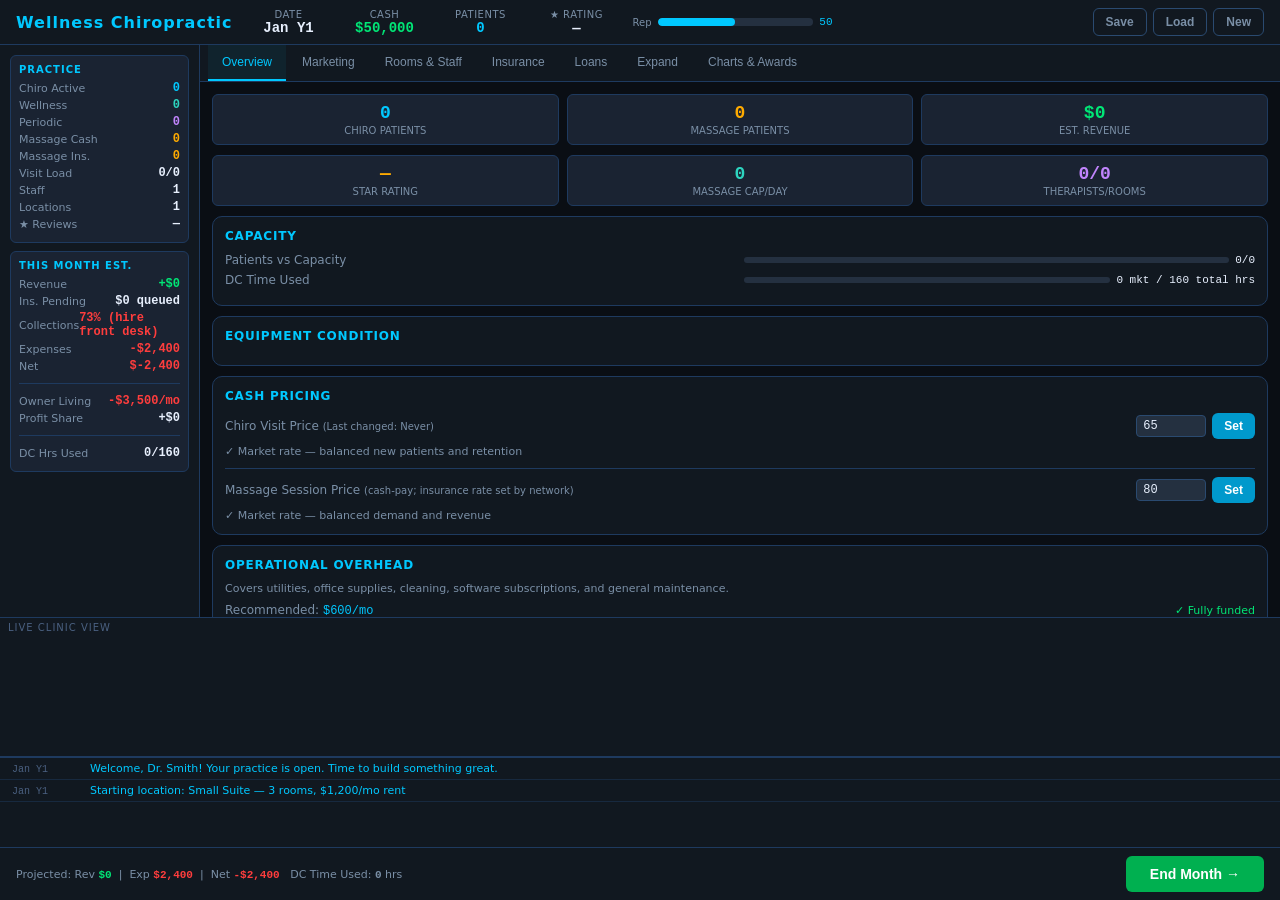
==== index.html @ 03e91b33 "Strengthen mid-low morale penalties, relieve boost when firing toxic staff DC hours morale tiers: <3" ====
<!DOCTYPE html>
<!-- saved from url=(0022)http://localhost:8790/ -->
<html lang="en"><head><meta http-equiv="Content-Type" content="text/html; charset=UTF-8"><script src="chrome-extension://fgddmllnllkalaagkghckoinaemmogpe/src/scripts/content/location-spoofing.js"></script>

<meta name="viewport" content="width=device-width, initial-scale=1.0">
<title>ChiroVenture</title>
<style>
*{box-sizing:border-box;margin:0;padding:0}
:root{
  --bg:#0a0e14;--s1:#111820;--s2:#1a2332;--s3:#243040;
  --border:#1e3a5f;--border2:#2a4a70;
  --text:#e8f0fe;--muted:#7a8fa6;--dim:#4a6080;
  --cyan:#00c8ff;--cyan2:#0099cc;
  --green:#00e676;--green2:#00b050;
  --red:#ff3d3d;--red2:#cc2020;
  --amber:#ffab00;--amber2:#cc8800;
  --purple:#c084fc;--teal:#2dd4bf;
  --font-mono:'Courier New',monospace;
  --radius:6px;--radius2:10px;
}
body{background:var(--bg);color:var(--text);font-family:'Segoe UI',system-ui,sans-serif;font-size:13px;min-height:100vh;overflow-x:hidden}
/* ── Layout ── */
#setup-screen,#game-screen,#gameover-screen{display:none}
#setup-screen.active,#game-screen.active,#gameover-screen.active{display:block}
#game-screen.active{display:grid;grid-template-rows:auto auto 1fr auto auto auto;height:100vh;height:100dvh;overflow:hidden}
/* ── Header ── */
#hdr{background:var(--s1);border-bottom:1px solid var(--border);padding:8px 16px;display:flex;align-items:center;gap:16px;flex-wrap:wrap}
#hdr .clinic-name{font-size:16px;font-weight:700;color:var(--cyan);letter-spacing:1px;white-space:nowrap}
#hdr .time-block{color:var(--muted);font-size:12px}
.hdr-stat{display:flex;flex-direction:column;align-items:center;min-width:80px}
.hdr-stat .label{font-size:10px;color:var(--muted);text-transform:uppercase;letter-spacing:.5px}
.hdr-stat .value{font-family:var(--font-mono);font-size:14px;font-weight:700}
.hdr-stat .value.pos{color:var(--green)}
.hdr-stat .value.neg{color:var(--red)}
.hdr-stat .value.warn{color:var(--amber)}
@keyframes cashFlashNeg{0%{background:rgba(255,80,80,0.45);border-radius:4px}100%{background:transparent}}
@keyframes cashFlashPos{0%{background:rgba(0,220,110,0.45);border-radius:4px}100%{background:transparent}}
.cash-flash-neg{animation:cashFlashNeg .7s ease-out}
.cash-flash-pos{animation:cashFlashPos .35s ease-out}
#rep-bar-wrap{display:flex;align-items:center;gap:6px;flex:1;max-width:200px}
#rep-bar-wrap .label{font-size:10px;color:var(--muted);white-space:nowrap}
.bar-outer{flex:1;height:8px;background:var(--s3);border-radius:4px;overflow:hidden}
.bar-inner{height:100%;border-radius:4px;transition:width .4s}
.bar-green{background:var(--green)}
.bar-cyan{background:var(--cyan)}
.bar-amber{background:var(--amber)}
.bar-red{background:var(--red)}
#hdr-btns{margin-left:auto;display:flex;gap:6px}
/* ── Main body ── */
#body-row{display:grid;grid-template-columns:200px 1fr;overflow:hidden}
/* ── Sidebar ── */
#sidebar{background:var(--s1);border-right:1px solid var(--border);padding:10px;overflow-y:auto;display:flex;flex-direction:column;gap:8px}
.sb-section{background:var(--s2);border:1px solid var(--border);border-radius:var(--radius);padding:8px}
.sb-title{font-size:10px;color:var(--cyan);text-transform:uppercase;letter-spacing:1px;margin-bottom:6px;font-weight:700}
.sb-row{display:flex;justify-content:space-between;align-items:center;margin-bottom:3px}
.sb-row .k{color:var(--muted);font-size:11px}
.sb-row .v{font-family:var(--font-mono);font-size:12px;font-weight:700}
.sb-row .v.pos{color:var(--green)}
.sb-row .v.neg{color:var(--red)}
.sb-row .v.warn{color:var(--amber)}
.warn-item{background:#2a1a00;border:1px solid var(--amber);border-radius:4px;padding:4px 6px;font-size:11px;color:var(--amber);margin-bottom:3px}
.warn-item.danger{background:#2a0000;border-color:var(--red);color:var(--red)}
/* ── Tabs ── */
#main-panel{display:flex;flex-direction:column;overflow:hidden;background:var(--bg)}
#tabs{background:var(--s1);border-bottom:1px solid var(--border);display:flex;gap:2px;padding:0 8px;flex-shrink:0}
.tab-btn{background:none;border:none;color:var(--muted);padding:10px 14px;cursor:pointer;font-size:12px;border-bottom:2px solid transparent;transition:all .2s;white-space:nowrap}
.tab-btn:hover{color:var(--text)}
.tab-btn.active{color:var(--cyan);border-bottom-color:var(--cyan);background:rgba(0,200,255,.06)}
#tab-content{flex:1;overflow-y:auto;padding:12px}
/* ── Cards ── */
.card{background:var(--s1);border:1px solid var(--border);border-radius:var(--radius2);padding:12px;margin-bottom:10px}
.card-title{font-size:12px;font-weight:700;color:var(--cyan);text-transform:uppercase;letter-spacing:.8px;margin-bottom:10px}
.card-grid{display:grid;gap:8px}
.card-grid-2{grid-template-columns:1fr 1fr}
.card-grid-3{grid-template-columns:1fr 1fr 1fr}
/* ── Stat boxes ── */
.stat-box{background:var(--s2);border:1px solid var(--border);border-radius:var(--radius);padding:8px 10px;text-align:center}
.stat-box .stat-val{font-family:var(--font-mono);font-size:18px;font-weight:700;color:var(--cyan)}
.stat-box .stat-lbl{font-size:10px;color:var(--muted);text-transform:uppercase;margin-top:2px}
/* ── Inputs ── */
.field-row{display:flex;align-items:center;justify-content:space-between;gap:8px;margin-bottom:6px}
.field-row label{font-size:12px;color:var(--muted);flex:1}
.field-row .field-right{display:flex;align-items:center;gap:6px}
input[type=range]{width:100px;accent-color:var(--cyan)}
input[type=number]{background:var(--s3);border:1px solid var(--border2);color:var(--text);padding:3px 6px;border-radius:4px;width:80px;font-family:var(--font-mono);font-size:12px}
input[type=number]:focus{outline:none;border-color:var(--cyan)}
.val-display{font-family:var(--font-mono);font-size:12px;color:var(--cyan);min-width:60px;text-align:right}
/* ── Buttons ── */
.btn{border:none;border-radius:var(--radius);padding:6px 12px;cursor:pointer;font-size:12px;font-weight:600;transition:all .15s;touch-action:manipulation;-webkit-tap-highlight-color:transparent}
.btn-primary{background:var(--cyan2);color:#fff}
.btn-primary:hover{background:var(--cyan)}
.btn-success{background:var(--green2);color:#fff}
.btn-success:hover{background:var(--green)}
.btn-danger{background:var(--red2);color:#fff}
.btn-danger:hover{background:var(--red)}
.btn-ghost{background:transparent;color:var(--muted);border:1px solid var(--border2)}
.btn-ghost:hover{color:var(--text);border-color:var(--muted)}
.btn-amber{background:#7a5000;color:var(--amber)}
.btn-amber:hover{background:#9a6800}
.btn-cyan{background:var(--cyan2);color:#fff}
.btn-cyan:hover{background:var(--cyan)}
.btn-lg{padding:10px 24px;font-size:14px}
.btn:disabled{opacity:.4;cursor:not-allowed}
/* ── Tags / Badges ── */
.badge{display:inline-block;padding:2px 7px;border-radius:10px;font-size:10px;font-weight:700;text-transform:uppercase}
.badge-green{background:rgba(0,230,118,.15);color:var(--green);border:1px solid rgba(0,230,118,.3)}
.badge-cyan{background:rgba(0,200,255,.1);color:var(--cyan);border:1px solid rgba(0,200,255,.25)}
.badge-amber{background:rgba(255,171,0,.1);color:var(--amber);border:1px solid rgba(255,171,0,.25)}
.badge-red{background:rgba(255,61,61,.1);color:var(--red);border:1px solid rgba(255,61,61,.25)}
.badge-muted{background:var(--s3);color:var(--muted);border:1px solid var(--border)}
/* ── Table ── */
.gtable{width:100%;border-collapse:collapse}
.gtable th{text-align:left;padding:5px 8px;font-size:10px;color:var(--muted);text-transform:uppercase;border-bottom:1px solid var(--border);font-weight:600}
.gtable td{padding:7px 8px;border-bottom:1px solid var(--border);font-size:12px}
.gtable tr:last-child td{border-bottom:none}
.gtable tr:hover td{background:rgba(255,255,255,.02)}
/* ── Canvas / animation panel ── */
#clinic-canvas-wrap{background:var(--s1);border-top:1px solid var(--border);border-bottom:1px solid var(--border);position:relative;overflow:hidden;height:140px;flex-shrink:0}
#clinic-canvas{width:100%;height:140px;display:block}
#clinic-label{position:absolute;top:4px;left:8px;font-size:10px;color:var(--dim);text-transform:uppercase;letter-spacing:1px}
/* ── Event log ── */
#event-log-wrap{background:var(--s1);border-top:1px solid var(--border);height:90px;overflow-y:auto;flex-shrink:0}
.event-entry{padding:4px 12px;border-bottom:1px solid rgba(30,58,95,.5);font-size:11px;display:flex;gap:8px;align-items:baseline}
.event-entry .ev-time{color:var(--dim);font-family:var(--font-mono);white-space:nowrap;font-size:10px;min-width:70px}
.event-entry .ev-msg{color:var(--muted)}
.event-entry.ev-pos .ev-msg{color:var(--green)}
.event-entry.ev-neg .ev-msg{color:var(--red)}
.event-entry.ev-warn .ev-msg{color:var(--amber)}
.event-entry.ev-info .ev-msg{color:var(--cyan)}
/* ── Footer / end month ── */
#footer{background:var(--s1);border-top:1px solid var(--border);padding:8px 16px;display:flex;align-items:center;justify-content:space-between;flex-shrink:0}
#footer .projection{font-size:11px;color:var(--muted)}
#footer .projection span{font-family:var(--font-mono);font-weight:700}
/* ── Modal ── */
#modal-overlay{display:none;position:fixed;inset:0;background:rgba(0,0,0,.75);z-index:1000;align-items:center;justify-content:center}
#modal-overlay.active{display:flex}
.modal{background:var(--s1);border:1px solid var(--border2);border-radius:var(--radius2);padding:20px;max-width:480px;width:90%;max-height:80vh;overflow-y:auto;box-shadow:0 0 40px rgba(0,200,255,.1)}
.modal-title{font-size:16px;font-weight:700;margin-bottom:6px}
.modal-title.urgent{color:var(--red)}
.modal-title.positive{color:var(--green)}
.modal-title.info{color:var(--cyan)}
.modal-title.warning{color:var(--amber)}
.modal-body{color:var(--muted);font-size:13px;line-height:1.6;margin-bottom:16px;white-space:pre-line}
.modal-choices{display:flex;flex-direction:column;gap:8px}
.modal-choice{background:var(--s2);border:1px solid var(--border2);border-radius:var(--radius);padding:10px 14px;cursor:pointer;text-align:left;color:var(--text);font-size:13px;transition:all .15s;width:100%}
.modal-choice:hover{border-color:var(--cyan);background:rgba(0,200,255,.06)}
.modal-choice .choice-label{font-weight:600;margin-bottom:2px}
.modal-choice .choice-desc{font-size:11px;color:var(--muted)}
/* ── Setup screen ── */
#setup-screen{min-height:100vh;display:none;align-items:center;justify-content:center;flex-direction:column;background:radial-gradient(ellipse at 50% 0%,rgba(0,100,180,.15),transparent 60%),var(--bg)}
#setup-screen.active{display:flex}
.setup-box{background:var(--s1);border:1px solid var(--border2);border-radius:var(--radius2);padding:32px;max-width:560px;width:90%}
.setup-box h1{font-size:28px;font-weight:900;color:var(--cyan);letter-spacing:2px;margin-bottom:4px;text-align:center}
.setup-box .tagline{text-align:center;color:var(--muted);margin-bottom:24px;font-size:13px}
.setup-field{margin-bottom:16px}
.setup-field label{display:block;font-size:11px;color:var(--muted);text-transform:uppercase;letter-spacing:.5px;margin-bottom:5px}
.setup-field input[type=text]{width:100%;background:var(--s2);border:1px solid var(--border2);color:var(--text);padding:8px 12px;border-radius:var(--radius);font-size:14px}
.setup-field input[type=text]:focus{outline:none;border-color:var(--cyan)}
.location-cards{display:grid;grid-template-columns:repeat(3,1fr);gap:8px;margin-bottom:8px}
.loc-card{background:var(--s2);border:2px solid var(--border);border-radius:var(--radius);padding:10px;cursor:pointer;transition:all .2s;text-align:center}
.loc-card:hover{border-color:var(--cyan2)}
.loc-card.selected{border-color:var(--cyan);background:rgba(0,200,255,.08)}
.loc-card .loc-name{font-weight:700;font-size:13px;margin-bottom:4px}
.loc-card .loc-rooms{font-size:20px;font-weight:900;color:var(--cyan)}
.loc-card .loc-rent{font-size:11px;color:var(--muted)}
.loc-card .loc-desc{font-size:10px;color:var(--dim);margin-top:4px}
.diff-cards{display:grid;grid-template-columns:repeat(3,1fr);gap:8px}
.diff-card{background:var(--s2);border:2px solid var(--border);border-radius:var(--radius);padding:8px;cursor:pointer;transition:all .2s;text-align:center}
.diff-card:hover{border-color:var(--amber2)}
.diff-card.selected{border-color:var(--amber);background:rgba(255,171,0,.06)}
.diff-card .diff-name{font-weight:700;font-size:12px}
.diff-card .diff-cash{font-family:var(--font-mono);font-size:16px;color:var(--green)}
/* ── Game over/win ── */
#gameover-screen{min-height:100vh;display:none;align-items:center;justify-content:center;background:var(--bg)}
#gameover-screen.active{display:flex}
.end-box{background:var(--s1);border:1px solid var(--border2);border-radius:var(--radius2);padding:36px;max-width:500px;width:90%;text-align:center}
.end-box h2{font-size:28px;font-weight:900;margin-bottom:8px}
.end-box.win h2{color:var(--green)}
.end-box.lose h2{color:var(--red)}
.end-box p{color:var(--muted);margin-bottom:20px;line-height:1.6}
.end-stats{display:grid;grid-template-columns:1fr 1fr;gap:8px;margin-bottom:20px}
/* ── Misc ── */
.divider{height:1px;background:var(--border);margin:10px 0}
.text-pos{color:var(--green)}
.text-neg{color:var(--red)}
.text-warn{color:var(--amber)}
.text-cyan{color:var(--cyan)}
.text-muted{color:var(--muted)}
.mono{font-family:var(--font-mono)}
.room-grid{display:grid;grid-template-columns:repeat(auto-fill,minmax(100px,1fr));gap:6px;margin-top:8px}
.room-card{background:var(--s2);border:2px solid var(--border);border-radius:var(--radius);padding:8px;text-align:center;cursor:pointer;transition:all .2s}
.room-card.chiro{border-color:var(--cyan2)}
.room-card.massage{border-color:var(--teal)}
.room-card.empty{border-color:var(--border);cursor:default}
.room-card .room-icon{font-size:22px;margin-bottom:4px}
.room-card .room-type{font-size:10px;color:var(--muted);text-transform:uppercase}
.progress-ring{display:inline-flex;align-items:center;gap:6px;font-size:11px}
.inline-bar{flex:1;height:6px;background:var(--s3);border-radius:3px;overflow:hidden;min-width:60px}
.inline-bar-fill{height:100%;border-radius:3px;transition:width .3s}
.stars{color:var(--amber);font-size:14px;letter-spacing:1px}
::-webkit-scrollbar{width:6px;height:6px}
::-webkit-scrollbar-track{background:var(--bg)}
::-webkit-scrollbar-thumb{background:var(--border2);border-radius:3px}

/* ══════════════════════════════════════════
   MOBILE  (≤ 640px)
══════════════════════════════════════════ */
@media(max-width:640px){
  /* Header: clinic name + buttons only — all stats shown in mobile-stats strip below */
  #hdr{padding:5px 10px;gap:6px;flex-wrap:nowrap;align-items:center;overflow:hidden;max-width:100%}
  #hdr .clinic-name{font-size:13px;flex:1 1 auto;overflow:hidden;text-overflow:ellipsis;white-space:nowrap;min-width:0}
  /* Hide ALL stat blocks from header on mobile — they live in the stats strip */
  #hdr .hdr-stat, #rep-bar-wrap{display:none!important}
  #hdr-btns{gap:4px;flex-shrink:0;margin-left:auto}
  #hdr-btns .btn{padding:5px 10px;font-size:11px;white-space:nowrap;flex-shrink:0}

  /* Mobile stats strip */
  #mobile-stats{display:flex!important;background:var(--s2);border-bottom:1px solid var(--border);padding:5px 10px;gap:0;overflow-x:auto;flex-shrink:0}
  #mobile-stats::-webkit-scrollbar{display:none}
  .mstat{display:flex;flex-direction:column;align-items:center;padding:0 10px;border-right:1px solid var(--border);flex-shrink:0}
  .mstat:last-child{border-right:none}
  .mstat .mk{font-size:9px;color:var(--muted);text-transform:uppercase;white-space:nowrap}
  .mstat .mv{font-family:var(--font-mono);font-size:11px;font-weight:700;white-space:nowrap}

  /* Layout: sidebar hidden, full width content */
  #body-row{grid-template-columns:1fr}
  #sidebar{display:none!important}

  /* Tabs: horizontally scrollable */
  #tabs{overflow-x:auto;padding:0 4px;gap:0;-webkit-overflow-scrolling:touch}
  #tabs::-webkit-scrollbar{display:none}
  .tab-btn{padding:8px 11px;font-size:11px;flex-shrink:0}

  /* Location switcher */
  #loc-switcher{overflow-x:auto;-webkit-overflow-scrolling:touch}
  #loc-switcher::-webkit-scrollbar{display:none}

  /* Canvas smaller */
  #clinic-canvas-wrap{height:90px}
  #clinic-canvas{height:90px}

  /* Event log smaller */
  #event-log-wrap{height:56px}

  /* Footer stacked */
  #footer{flex-direction:column;gap:4px;padding:6px 10px}
  #footer .projection{font-size:10px;text-align:center;line-height:1.6;color:var(--muted)}
  #end-month-btn{width:100%;justify-content:center;padding:9px}
  /* Hide DC Time Used from footer on mobile (shown in sidebar/overview) */
  #proj-time-wrap{display:none}

  /* Cards / grids */
  .card-grid-3{grid-template-columns:1fr 1fr}
  .card-grid-2{grid-template-columns:1fr}
  .card{padding:10px}

  /* Tables: scroll horizontally inside cards */
  .card{overflow-x:auto}
  .gtable th,.gtable td{white-space:nowrap}
  /* Marketing activity controls need larger touch targets */
  .mkt-ctrl-btn{min-width:36px;min-height:36px;font-size:18px;padding:0;display:inline-flex;align-items:center;justify-content:center}

  /* Stat boxes 2-col on mobile */
  .stat-box .stat-val{font-size:15px}

  /* Modal: full width */
  .modal{width:97%;padding:14px;max-height:88vh}

  /* Ranges full width */
  input[type=range]{width:80px}

  /* Setup screen */
  .setup-box{padding:20px 16px}
  .location-cards{grid-template-columns:1fr 1fr 1fr;gap:5px}
  .loc-card{padding:7px 4px}
  .loc-card .loc-rooms{font-size:18px}
  .loc-card .loc-desc{display:none}
}
</style>
<style>
      @keyframes rotate360 {
        0% {
          transform: rotate(0deg);
        }
        100% {
          transform: rotate(360deg);
        }
      }
    
        @font-face {
            font-family: 'Amazon Ember';
            src: url("chrome-extension://cgdjpilhipecahhcilnafpblkieebhea/fonts/AmazonEmber_Rg.ttf");
            font-weight: normal;
            font-style: normal;
            font-display: swap; 
        }
        @font-face {
            font-family: 'Amazon Ember';
            src: url("chrome-extension://cgdjpilhipecahhcilnafpblkieebhea/fonts/AmazonEmber_Bd.ttf");
            font-weight: bold;
            font-style: normal;
        }
    </style><style>
      @keyframes rotate360 {
        0% {
          transform: rotate(0deg);
        }
        100% {
          transform: rotate(360deg);
        }
      }
    
        @font-face {
            font-family: 'Amazon Ember';
            src: url("chrome-extension://cgdjpilhipecahhcilnafpblkieebhea/fonts/AmazonEmber_Rg.ttf");
            font-weight: normal;
            font-style: normal;
            font-display: swap; 
        }
        @font-face {
            font-family: 'Amazon Ember';
            src: url("chrome-extension://cgdjpilhipecahhcilnafpblkieebhea/fonts/AmazonEmber_Bd.ttf");
            font-weight: bold;
            font-style: normal;
        }
    </style><style>
      @keyframes rotate360 {
        0% {
          transform: rotate(0deg);
        }
        100% {
          transform: rotate(360deg);
        }
      }
    
        @font-face {
            font-family: 'Amazon Ember';
            src: url("chrome-extension://cgdjpilhipecahhcilnafpblkieebhea/fonts/AmazonEmber_Rg.ttf");
            font-weight: normal;
            font-style: normal;
            font-display: swap; 
        }
        @font-face {
            font-family: 'Amazon Ember';
            src: url("chrome-extension://cgdjpilhipecahhcilnafpblkieebhea/fonts/AmazonEmber_Bd.ttf");
            font-weight: bold;
            font-style: normal;
        }
    </style><style>
      @keyframes rotate360 {
        0% {
          transform: rotate(0deg);
        }
        100% {
          transform: rotate(360deg);
        }
      }
    
        @font-face {
            font-family: 'Amazon Ember';
            src: url("chrome-extension://cgdjpilhipecahhcilnafpblkieebhea/fonts/AmazonEmber_Rg.ttf");
            font-weight: normal;
            font-style: normal;
            font-display: swap; 
        }
        @font-face {
            font-family: 'Amazon Ember';
            src: url("chrome-extension://cgdjpilhipecahhcilnafpblkieebhea/fonts/AmazonEmber_Bd.ttf");
            font-weight: bold;
            font-style: normal;
        }
    </style></head>
<body data-new-gr-c-s-check-loaded="14.1280.0" data-gr-ext-installed="">

<!-- ═══ SETUP SCREEN ═══ -->
<div id="setup-screen" class="">
  <div class="setup-box">
    <h1>⚕ CHIROVENTURE</h1>
    <p class="tagline">Build your chiropractic empire from the ground up</p>
    <div class="setup-field">
      <label>Your Name (Dr. ___)</label>
      <input type="text" id="setup-name" placeholder="Smith" maxlength="30">
    </div>
    <div class="setup-field">
      <label>Clinic Name</label>
      <input type="text" id="setup-clinic" placeholder="Wellness Chiropractic" maxlength="40">
    </div>
    <div class="setup-field">
      <label>Starting Location</label>
      <div class="location-cards" id="loc-cards">
    <div class="loc-card selected" onclick="selectLoc(&#39;small&#39;)">
      <div class="loc-name">Small Suite</div>
      <div class="loc-rooms">3</div>
      <div class="loc-rent">$1,200/mo</div>
      <div class="loc-desc">Strip mall space, low overhead</div>
    </div>
    <div class="loc-card " onclick="selectLoc(&#39;medium&#39;)">
      <div class="loc-name">Pro Suite</div>
      <div class="loc-rooms">6</div>
      <div class="loc-rent">$2,800/mo</div>
      <div class="loc-desc">Professional office park</div>
    </div>
    <div class="loc-card " onclick="selectLoc(&#39;large&#39;)">
      <div class="loc-name">Clinic Bldg</div>
      <div class="loc-rooms">10</div>
      <div class="loc-rent">$4,800/mo</div>
      <div class="loc-desc">Dedicated building, great image</div>
    </div></div>
    </div>
    <div class="setup-field">
      <label>Difficulty</label>
      <div class="diff-cards" id="diff-cards"><div class="diff-card " onclick="selectDiff(&#39;easy&#39;)">
      <div class="diff-name">Easy</div>
      <div class="diff-cash">$75,000</div>
    </div><div class="diff-card selected" onclick="selectDiff(&#39;normal&#39;)">
      <div class="diff-name">Normal</div>
      <div class="diff-cash">$50,000</div>
    </div><div class="diff-card " onclick="selectDiff(&#39;hard&#39;)">
      <div class="diff-name">Hard</div>
      <div class="diff-cash">$35,000</div>
    </div></div>
    </div>
    <button class="btn btn-primary btn-lg" style="width:100%;margin-top:8px" onclick="startGame()">Open Your Practice →</button>
    <div id="meta-progress"></div>
  </div>
</div>

<!-- ═══ GAME SCREEN ═══ -->
<div id="game-screen" class="active">
  <header id="hdr">
    <div class="clinic-name" id="hdr-clinic">Wellness Chiropractic</div>
    <div class="hdr-stat">
      <span class="label">Date</span>
      <span class="value" id="hdr-date">Jan Y1</span>
    </div>
    <div class="hdr-stat">
      <span class="label">Cash</span>
      <span class="value pos" id="hdr-cash">$50,000</span>
    </div>
    <div class="hdr-stat">
      <span class="label">Patients</span>
      <span class="value text-cyan" id="hdr-patients">0</span>
    </div>
    <div class="hdr-stat">
      <span class="label">★ Rating</span>
      <span class="value" id="hdr-stars">—</span>
    </div>
    <div id="rep-bar-wrap">
      <span class="label">Rep</span>
      <div class="bar-outer"><div class="bar-inner bar-cyan" id="rep-bar" style="width:50%"></div></div>
      <span class="mono" id="rep-val" style="font-size:11px;color:var(--cyan)">50</span>
    </div>
    <div id="hdr-btns">
      <button class="btn btn-ghost" onclick="saveGame()">Save</button>
      <button class="btn btn-ghost" onclick="loadGame()">Load</button>
      <button class="btn btn-ghost" onclick="showConfirm(&#39;Start a new game? All unsaved progress will be lost.&#39;,()=&gt;showSetup(),&#39;warn&#39;)">New</button>
    </div>
  </header>

  <!-- Mobile-only key stats strip (populated by renderSidebar) -->
  <div id="mobile-stats" style="display:none">
      <div class="mstat"><span class="mk">Cash</span><span class="mv pos">$50.0k</span></div>
      <div class="mstat"><span class="mk">Rev</span><span class="mv pos">$0</span></div>
      <div class="mstat"><span class="mk">Exp</span><span class="mv neg">$2.4k</span></div>
      <div class="mstat"><span class="mk">Net</span><span class="mv neg">$-2400</span></div>
      <div class="mstat"><span class="mk">Pts</span><span class="mv text-cyan">0</span></div>
      <div class="mstat"><span class="mk">Rep</span><span class="mv">50</span></div>
      
    </div>

  <div id="body-row">
    <aside id="sidebar">
  <div class="sb-section">
    <div class="sb-title">Practice</div>
    <div class="sb-row"><span class="k">Chiro Active</span><span class="v text-cyan">0</span></div>
    <div class="sb-row"><span class="k">Wellness</span><span class="v" style="color:var(--teal)">0</span></div>
    <div class="sb-row"><span class="k">Periodic</span><span class="v" style="color:var(--purple)">0</span></div>
    <div class="sb-row"><span class="k">Massage Cash</span><span class="v" style="color:var(--amber)">0</span></div>
    <div class="sb-row"><span class="k">Massage Ins.</span><span class="v" style="color:var(--amber)">0</span></div>
    <div class="sb-row"><span class="k">Visit Load</span><span class="v ">0/0</span></div>
    <div class="sb-row"><span class="k">Staff</span><span class="v">1</span></div>
    <div class="sb-row"><span class="k">Locations</span><span class="v">1</span></div>
    <div class="sb-row"><span class="k">★ Reviews</span><span class="v ">—</span></div>
  </div>
  <div class="sb-section">
    <div class="sb-title">This Month Est.</div>
    <div class="sb-row"><span class="k">Revenue</span><span class="v pos">+$0</span></div>
    <div class="sb-row"><span class="k">Ins. Pending</span><span class="v " title="Insurance billed but not yet received (2-month lag)">$0 queued</span></div>
    <div class="sb-row"><span class="k">Collections</span><span class="v neg" title="% of insurance billed that is actually paid">73% (hire front desk)</span></div>
    <div class="sb-row"><span class="k">Expenses</span><span class="v neg">-$2,400</span></div>
    <div class="sb-row"><span class="k">Net</span><span class="v neg"> $-2,400</span></div>
    <div class="divider"></div>
    <div class="sb-row"><span class="k">Owner Living</span><span class="v neg">-$3,500/mo</span></div>
    <div class="sb-row"><span class="k">Profit Share</span><span class="v muted">+$0</span></div>
    <div class="divider"></div>
    <div class="sb-row"><span class="k">DC Hrs Used</span><span class="v ">0/160</span></div>
    
    
  </div></aside>
    <div id="main-panel">
      <nav id="tabs">
        <button class="tab-btn active" onclick="switchTab(&#39;overview&#39;)">Overview</button>
        <button class="tab-btn" onclick="switchTab(&#39;marketing&#39;)">Marketing</button>
        <button class="tab-btn" onclick="switchTab(&#39;rooms&#39;)">Rooms &amp; Staff</button>
        <button class="tab-btn" onclick="switchTab(&#39;insurance&#39;)">Insurance</button>
        <button class="tab-btn" onclick="switchTab(&#39;loans&#39;)">Loans</button>
        <button class="tab-btn" onclick="switchTab(&#39;expand&#39;)">Expand</button>
        <button class="tab-btn" onclick="switchTab(&#39;charts&#39;)">Charts &amp; Awards</button>
      </nav>
      <div id="loc-switcher" style="display:none"></div>
      <div id="tab-content">
  <div class="card-grid card-grid-3" style="margin-bottom:10px">
    <div class="stat-box"><div class="stat-val">0</div><div class="stat-lbl">Chiro Patients</div></div>
    <div class="stat-box"><div class="stat-val" style="color:var(--amber)">0</div><div class="stat-lbl">Massage Patients</div></div>
    <div class="stat-box"><div class="stat-val" style="color:var(--green)">$0</div><div class="stat-lbl">Est. Revenue</div></div>
  </div>
  <div class="card-grid card-grid-3" style="margin-bottom:10px">
    <div class="stat-box"><div class="stat-val" style="color:var(--amber)">—</div><div class="stat-lbl">Star Rating</div></div>
    <div class="stat-box"><div class="stat-val" style="color:var(--teal)">0</div><div class="stat-lbl">Massage Cap/Day</div></div>
    <div class="stat-box"><div class="stat-val" style="color:var(--purple)">0/0</div><div class="stat-lbl">Therapists/Rooms</div></div>
  </div>
  <div class="card">
    <div class="card-title">Capacity</div>
    <div class="field-row"><label>Patients vs Capacity</label>
      <div class="progress-ring" style="flex:1"><div class="inline-bar" style="flex:1"><div class="inline-bar-fill bar-green" style="width:0%"></div></div><span class="mono" style="font-size:11px">0/0</span></div>
    </div>
    <div class="field-row"><label>DC Time Used</label>
      <div class="progress-ring" style="flex:1"><div class="inline-bar" style="flex:1"><div class="inline-bar-fill bar-cyan" style="width:0%"></div></div><span class="mono" style="font-size:11px">0 mkt / 160 total hrs</span></div>
    </div>
    
  </div>
  <div class="card">
    <div class="card-title">Equipment Condition</div>
    
  </div>
  
  <div class="card">
    <div class="card-title">Cash Pricing</div>
    <div class="field-row">
      <label>Chiro Visit Price <span style="font-size:10px;color:var(--muted)">(Last changed: Never)</span></label>
      <div class="field-right">
        <input type="number" id="cash-price-input-0" min="30" max="200" value="65" style="width:70px">
        <button class="btn btn-primary" onclick="setCashPrice(+document.getElementById(&#39;cash-price-input-0&#39;).value)">Set</button>
      </div>
    </div>
    <div style="font-size:11px;color:var(--muted);margin-top:4px">
      ✓ Market rate — balanced new patients and retention
    </div>
    <div class="field-row" style="margin-top:10px;border-top:1px solid var(--border);padding-top:8px">
      <label>Massage Session Price <span style="font-size:10px;color:var(--muted)">(cash-pay; insurance rate set by network)</span></label>
      <div class="field-right">
        <input type="number" id="massage-price-input-0" min="40" max="250" value="80" style="width:70px">
        <button class="btn btn-primary" onclick="setMassagePrice(+document.getElementById(&#39;massage-price-input-0&#39;).value)">Set</button>
      </div>
    </div>
    <div style="font-size:11px;color:var(--muted);margin-top:4px">
      ✓ Market rate — balanced demand and revenue
    </div>
    
  </div>
  <div class="card">
    <div class="card-title">Operational Overhead</div>
    <div style="font-size:11px;color:var(--muted);margin-bottom:8px">Covers utilities, office supplies, cleaning, software subscriptions, and general maintenance.</div>
    <div class="field-row">
      <label>Recommended: <span class="mono" style="color:var(--cyan)">$600/mo</span></label>
      <span style="font-size:11px"><span style="color:var(--green)">✓ Fully funded</span></span>
    </div>
    <div class="field-row">
      <label>Your Budget</label>
      <div class="field-right">
        <input type="range" min="0" max="900" step="50" value="600" style="width:120px" oninput="setOverheadBudget(+this.value)">
        <span class="val-display mono">$600</span>
      </div>
    </div>
    <div style="display:flex;align-items:center;gap:8px;margin-top:4px">
      <div class="inline-bar" style="flex:1"><div class="inline-bar-fill bar-green" style="width:100%"></div></div>
      <span style="font-size:11px;color:var(--muted)">100% funded</span>
      <button class="btn btn-ghost" style="font-size:10px;padding:2px 8px" onclick="setOverheadBudget(600)">Set to Recommended</button>
    </div>
  </div>
  <div class="card">
    <div class="card-title">Purchase Specialty Equipment</div>
    <div class="field-row">
        <label>Class IV Laser — $25/session, 10% base uptake</label>
        <button class="btn btn-primary" onclick="buyEquipment(&#39;laser&#39;)">Buy $12,000</button>
      </div><div class="field-row">
        <label>Shockwave Therapy — $100/session, 8% base uptake</label>
        <button class="btn btn-primary" onclick="buyEquipment(&#39;shockwave&#39;)">Buy $50,000</button>
      </div>
  </div></div>
    </div>
  </div>

  <div id="clinic-canvas-wrap">
    <span id="clinic-label">Live Clinic View</span>
    <canvas id="clinic-canvas" width="1112" height="140" style="cursor: pointer;"></canvas>
  </div>

  <div id="event-log-wrap">
    <div class="event-entry ev-info">
      <span class="ev-time">Jan Y1</span>
      <span class="ev-msg">Welcome, Dr. Smith! Your practice is open. Time to build something great.</span>
    </div>
    <div class="event-entry ev-info">
      <span class="ev-time">Jan Y1</span>
      <span class="ev-msg">Starting location: Small Suite — 3 rooms, $1,200/mo rent</span>
    </div></div>

  <footer id="footer">
    <div class="projection">
      Projected: Rev <span id="proj-rev" class="text-pos">$0</span> &nbsp;|&nbsp;
      Exp <span id="proj-exp" class="text-neg">$2,400</span> &nbsp;|&nbsp;
      Net <span id="proj-net" class="text-neg">-$2,400</span>
      &nbsp;&nbsp;DC Time Used: <span id="proj-time">0</span> hrs
    </div>
    <button class="btn btn-success btn-lg" id="end-month-btn" onclick="advanceMonth()">End Month →</button>
  </footer>
</div>

<!-- ═══ GAMEOVER SCREEN ═══ -->
<div id="gameover-screen">
  <div class="end-box" id="end-box">
    <h2 id="end-title">Game Over</h2>
    <p id="end-msg"></p>
    <div class="end-stats" id="end-stats"></div>
    <div id="end-meta"></div>
    <button class="btn btn-primary btn-lg" onclick="showSetup()">Play Again</button>
  </div>
</div>

<!-- ═══ MODAL ═══ -->
<div id="modal-overlay" class="">
  <div class="modal" id="modal-box">
    <div class="modal-title warning" id="modal-title">⚠ Common Pitfalls</div>
    <div class="modal-body" id="modal-body">▸ BURNING THROUGH CASH — Fixed overhead runs every month whether you have patients or not. Without revenue quickly, you'll be out of money.

▸ YOUR OWN EXPENSES — You still have rent, food, and bills. The practice owes you $3,500/month just to live, profitable or not.

▸ HIRING TOO FAST — Each staff member is a fixed monthly cost. Don't hire before revenue supports it.

▸ SKIPPING MALPRACTICE — One claim without coverage ends your practice immediately.

▸ OVERWORKING YOURSELF — Running at 85%+ capacity for 3+ months causes burnout. Your productivity drops 15%. Hire an associate or expand.

▸ ASSOCIATE RISK — If an Associate DC quits, they may take 10–20% of your patients to their next practice.</div>
    <input type="text" id="modal-input" style="display:none;width:100%;background:var(--s3);border:1px solid var(--border2);color:var(--text);padding:8px 10px;border-radius:var(--radius);font-size:13px;margin-bottom:12px;font-family:inherit" placeholder="Enter name...">
    <div class="modal-choices" id="modal-choices" style=""><button class="modal-choice"><div class="choice-label">Let's build something great! 🏥</div></button></div>
  </div>
</div>

<script>
'use strict';
// ════════════════════════════════════════════════════════
//  META-PROGRESSION (persists across games)
// ════════════════════════════════════════════════════════
let META={gamesWon:0,fastWins:0,normalWins:0,hardWins:0,totalAchievements:[],unlockedFeatures:[]};
function loadMeta(){
  try{const s=localStorage.getItem('chiroventure_meta');
    if(s) META=Object.assign({gamesWon:0,fastWins:0,normalWins:0,hardWins:0,totalAchievements:[],unlockedFeatures:[]},JSON.parse(s));
  }catch(e){}
}
function saveMeta(){localStorage.setItem('chiroventure_meta',JSON.stringify(META));}
function resetMeta(){META={gamesWon:0,fastWins:0,normalWins:0,hardWins:0,totalAchievements:[],unlockedFeatures:[]};saveMeta();}

const UNLOCK_GATES={
  seasonal_patterns:   ()=>META.totalAchievements.includes('first_patient'),
  community_outreach:  ()=>META.totalAchievements.includes('credentialed'),
  staff_storylines:    ()=>META.totalAchievements.includes('first_hire'),
  laser_therapy:       ()=>META.totalAchievements.includes('fifty_patients'),
  dc_certifications:   ()=>META.totalAchievements.includes('century_club'),
  vip_patients:        ()=>META.totalAchievements.includes('community_pillar'),
  shockwave_therapy:   ()=>META.totalAchievements.includes('five_star'),
  competitor_dynamics: ()=>META.totalAchievements.includes('trusted'),
  hard_mode:           ()=>META.gamesWon>=1,
  advanced_events:     ()=>META.normalWins>=1,
  staff_partner_offer: ()=>META.totalAchievements.includes('first_hire'),
};
const UNLOCK_LABELS={
  seasonal_patterns:   'Seasonal Patient Patterns',
  community_outreach:  'Community Outreach Programs',
  staff_storylines:    'Staff Story Events',
  laser_therapy:       'Laser Therapy Equipment',
  dc_certifications:   'DC Certification System',
  vip_patients:        'VIP Patient System',
  shockwave_therapy:   'Shockwave Therapy Equipment',
  competitor_dynamics: 'Competitor Intelligence',
  hard_mode:           'Hard Mode',
  advanced_events:     'Advanced Challenge Events',
  staff_partner_offer: 'Associate Partner Storylines',
};
const UNLOCK_HINTS={
  seasonal_patterns:   'See your first patient',
  community_outreach:  'Get credentialed with an insurance network',
  staff_storylines:    'Make your first hire',
  laser_therapy:       'Reach 50 active patients',
  dc_certifications:   'Reach 100 active patients',
  vip_patients:        'Reach reputation 80',
  shockwave_therapy:   'Earn a 4.8\u2605 rating',
  competitor_dynamics: 'Earn a 4.0\u2605 rating',
  hard_mode:           'Win a game on Normal or Easy',
  advanced_events:     'Win a game on Normal',
  staff_partner_offer: 'Make your first hire',
};
function featureUnlocked(f){return UNLOCK_GATES[f]?UNLOCK_GATES[f]():true;}
// ════════════════════════════════════════════════════════
//  HELPERS
// ════════════════════════════════════════════════════════
const randInt=(a,b)=>Math.floor(Math.random()*(b-a+1))+a;
const randF=(a,b)=>Math.random()*(b-a)+a;
const clamp=(v,lo,hi)=>Math.max(lo,Math.min(hi,v));
const fmtN=n=>Math.round(n).toLocaleString();
const fmtK=n=>n>=1000?`${(n/1000).toFixed(1)}k`:String(Math.round(n));
const fmtMoney=n=>(n<0?'-$':' $')+fmtN(Math.abs(n));
const pct=n=>Math.round(n)+'%';
function avgMorale(G,li){
  const staff=G.locs[li].staff.map(id=>G.staffPool[id]).filter(Boolean);
  if(!staff.length)return 70;
  return staff.reduce((s,x)=>s+x.morale,0)/staff.length;
}
function randomStaff(G,li){
  const ids=G.locs[li].staff;
  return ids.length?G.staffPool[ids[randInt(0,ids.length-1)]]:null;
}
function randStaffObj(G,li){return randomStaff(G,li);}
function fireRandomStaff(G,li){
  // Don't quit the owner; pick a non-owner staff member
  const ids=G.locs[li].staff.filter(id=>!G.staffPool[id]?.isOwner);
  if(!ids.length)return;
  const id=ids[randInt(0,ids.length-1)];
  const s=G.staffPool[id];
  logEv(G,'neg',`${s.name} (${STAFF_TYPES[s.role].label}) has quit!`);
  // Associate DCs take patients with them
  if(s.role==='associate'){
    const pctLost=randF(0.08,0.18);
    const loc=G.locs[li];
    for(const netId in loc.enrolledByNetwork) loc.enrolledByNetwork[netId]=Math.floor(loc.enrolledByNetwork[netId]*(1-pctLost));
    loc.patients.insured=Math.floor(loc.patients.insured*(1-pctLost));
    loc.patients.cash=Math.floor(loc.patients.cash*(1-pctLost));
    logEv(G,'neg',`${s.name} took ~${Math.round(pctLost*100)}% of patients to their new practice`);
  }
  G.locs[li].staff=G.locs[li].staff.filter(id2=>id2!==id);
  delete G.staffPool[id];
}
function starRating(reviews){
  if(!reviews.length)return null;
  const pos=reviews.filter(r=>r>0).length;
  const neg=reviews.filter(r=>r<0).length;
  const total=reviews.length;
  const score=5*(pos/total)+1*(neg/total);
  return Math.round(clamp(score,1,5)*10)/10;
}
function starsDisplay(r){
  if(r===null)return '—';
  const full=Math.floor(r),half=r%1>=0.5?1:0;
  return '★'.repeat(full)+'½'.repeat(half)+'☆'.repeat(5-full-half)+` ${r.toFixed(1)}`;
}
function loanPayment(principal,annualRate,months){
  const r=annualRate/12;
  return principal*r/(1-Math.pow(1+r,-months));
}
function logEv(G,type,msg){
  G.eventLog.unshift({month:G.month,year:G.year,type,msg});
  if(G.eventLog.length>50)G.eventLog.pop();
}
function dcCapacityHours(roomsAssigned){
  // returns visits/hr for a DC with 1-3 rooms
  if(roomsAssigned<=0)return 0;
  if(roomsAssigned===1)return 4;
  if(roomsAssigned===2)return 6;
  return 7.5;
}
// ════════════════════════════════════════════════════════
//  CONSTANTS
// ════════════════════════════════════════════════════════
const MONTHS = ['Jan','Feb','Mar','Apr','May','Jun','Jul','Aug','Sep','Oct','Nov','Dec'];

const SEASONAL_MODS=[
  {cashMult:1.15,insMult:1.10,note:'\uD83C\uDFAF New Year \u2014 resolution patients spike'},    // Jan
  {cashMult:1.00,insMult:1.05,note:''},                                            // Feb
  {cashMult:1.05,insMult:1.10,note:'\uD83D\uDCCB Spring \u2014 insurance deductibles reset'},    // Mar
  {cashMult:1.10,insMult:1.15,note:'\u26BD Spring sports season begins'},              // Apr
  {cashMult:1.05,insMult:1.05,note:''},                                            // May
  {cashMult:0.95,insMult:0.95,note:'\u2600\uFE0F Summer slowdown'},                         // Jun
  {cashMult:0.90,insMult:0.90,note:'\u2600\uFE0F Peak summer \u2014 slowest month'},             // Jul
  {cashMult:0.95,insMult:1.00,note:'\uD83C\uDF92 Back-to-school stress injuries'},           // Aug
  {cashMult:1.05,insMult:1.10,note:'\uD83C\uDFC8 Fall sports season'},                       // Sep
  {cashMult:1.10,insMult:1.15,note:'\uD83D\uDCC5 Year-end insurance push'},                  // Oct
  {cashMult:1.15,insMult:1.20,note:'\uD83D\uDCC5 Year-end insurance sprint'},                // Nov
  {cashMult:0.85,insMult:0.80,note:'\uD83C\uDF84 Holiday slowdown'},                         // Dec
];

const LOCATION_TIERS = [
  {id:'small',  name:'Small Suite',   rooms:3,  rent:1200, retention:-0.10, overheadBase:600,  desc:'Strip mall space, low overhead'},
  {id:'medium', name:'Pro Suite',     rooms:6,  rent:2800, retention:0,     overheadBase:1000, desc:'Professional office park'},
  {id:'large',  name:'Clinic Bldg',   rooms:10, rent:4800, retention:0.05,  overheadBase:1800, desc:'Dedicated building, great image'},
];

// communityPool: estimated number of this network's subscribers in the market area
// ppm: typical new patients/month from this network once in-network
// Being in-network doesn't guarantee patients — community pool caps total enrolled patients
const INSURANCE_NETWORKS = [
  {id:'bluepeak',  name:'BluePeak Health',    waitMin:4, waitMax:5, ppm:12, rpv:45, govcare:false, communityPool:180, massageCovered:true,  massageRpv:40},
  {id:'sunbridge', name:'SunBridge Care',     waitMin:4, waitMax:6, ppm:9,  rpv:42, govcare:false, communityPool:120, massageCovered:true,  massageRpv:38},
  {id:'clearpath', name:'ClearPath Plus',     waitMin:3, waitMax:4, ppm:8,  rpv:48, govcare:false, communityPool:90,  massageCovered:false, massageRpv:0},
  {id:'meridian',  name:'Meridian United',    waitMin:5, waitMax:7, ppm:14, rpv:44, govcare:false, communityPool:220, massageCovered:true,  massageRpv:42},
  {id:'govcare',   name:'GovCare',            waitMin:2, waitMax:3, ppm:10, rpv:32, govcare:true,  communityPool:300, massageCovered:false, massageRpv:0},
];

const STAFF_TYPES = {
  owner:     {label:'Owner DC',          salary:0,    annualLicense:0,   roomNeeded:'chiro',   max:1},
  frontdesk: {label:'Front Desk',        salary:2000, annualLicense:0,   roomNeeded:null,      max:2,
              satisfNote:'Boosts patient satisfaction, rep, and retention. 2 FD = full experience team.'},
  assistant: {label:'Chiro Assistant',   salary:300,  annualLicense:300, roomNeeded:null,      max:null, unlockPatients:15,
              patientsPerSlot:20,
              unlockDesc:'Unlocks at 15 active patients — assists DC, boosts visit throughput'},
  massage:   {label:'Massage Therapist', salary:3000, annualLicense:400, roomNeeded:'massage', max:null,
              patientsPerSlot:25,
              slotDesc:'1 per 25 active patients (+ equipped massage room required)'},
  associate: {label:'Associate DC',      salary:7500, annualLicense:0,   roomNeeded:'chiro',   max:null, unlockPatients:30,
              patientsPerSlot:50,
              slotDesc:'1 per 50 active patients (+ equipped chiro room required)',
              unlockDesc:'Unlocks at 30 active patients — doubles your chiro capacity'},
  manager:   {label:'Office Manager',    salary:4500, annualLicense:0,   roomNeeded:null,      max:1,    unlockPatients:50,
              unlockDesc:'Unlocks at 50 active patients — reduces your marketing time costs by half'},
};

const EQUIPMENT_CATALOG = [
  {id:'laser',     name:'Class IV Laser',    cost:12000, rpv:25,  baseUptake:0.10, mktHrs:3,  breakCost:[500,1500]},
  {id:'shockwave', name:'Shockwave Therapy', cost:50000, rpv:100, baseUptake:0.08, mktHrs:4,  breakCost:[500,2000]},
];

const ACHIEVEMENTS = [
  {id:'open_for_business', icon:'🎉', title:'Open for Business',    desc:'Complete your first month'},
  {id:'first_patient',     icon:'🏥', title:'First Patient',        desc:'Treat your first patient'},
  {id:'credentialed',      icon:'📋', title:'Credentialed',         desc:'Get approved for your first insurance network'},
  {id:'first_hire',        icon:'👥', title:'First Employee',       desc:'Hire your first staff member'},
  {id:'fifty_patients',    icon:'⭐', title:'Fifty Strong',         desc:'Reach 50 active chiro patients'},
  {id:'century_club',      icon:'💯', title:'Century Club',         desc:'Reach 100 active chiro patients'},
  {id:'trusted',           icon:'✨', title:'Trusted Provider',     desc:'Achieve a 4.0-star rating'},
  {id:'five_star',         icon:'🌟', title:'Five-Star Clinic',     desc:'Achieve a 4.8+ star rating'},
  {id:'community_pillar',  icon:'🏆', title:'Community Pillar',     desc:'Reach reputation 80+'},
  {id:'debt_free',         icon:'💰', title:'Debt Free',            desc:'Pay off a loan completely'},
  {id:'empire_builder',    icon:'🏢', title:'Empire Builder',       desc:'Open a second location'},
  {id:'tech_forward',      icon:'⚡', title:'Tech Forward',         desc:'Purchase specialty equipment'},
  {id:'burnout_survivor',  icon:'💪', title:'Burnout Survivor',     desc:'Recover from DC burnout'},
  {id:'year_one',          icon:'🎊', title:'Year One Complete',    desc:'Finish your first full year'},
  {id:'year_three',        icon:'🎖', title:'Established Practice', desc:'Reach year 3'},
  {id:'cash_reserve',      icon:'💵', title:'Financial Cushion',   desc:'Accumulate $100k cash'},
  {id:'full_team',         icon:'👨‍⚕️', title:'Full Team',           desc:'Have 5+ staff members (excl. you)'},
  {id:'insurance_king',    icon:'📑', title:'Insurance King',       desc:'Join all 5 insurance networks'},
];

const LOAN_PRODUCTS = [
  {id:'starter', name:'Starter Loan',   minAmt:5000,  maxAmt:25000,  rateMin:0.10, rateMax:0.12, terms:[36,60],   unlockMonths:0},
  {id:'biz',     name:'Business Loan',  minAmt:25000, maxAmt:75000,  rateMin:0.08, rateMax:0.10, terms:[60,84],   unlockMonths:6},
  {id:'sba',     name:'SBA Loan',       minAmt:75000, maxAmt:250000, rateMin:0.05, rateMax:0.07, terms:[84,120],  unlockMonths:12},
];

const MARKETING_ACTIVITIES = {
  screening: {label:'Spinal Screening', costBase:75,  timeHrs:4, maxPerMonth:4, leadsBase:8,  repBonus:0, mp:1},
  healthtalk:{label:'Health Talk',      costBase:50,  timeHrs:3, maxPerMonth:2, leadsBase:4,  repBonus:2, mp:1},
  newspaper: {label:'Newspaper Ad',     costBase:400, timeHrs:1, maxPerMonth:1, leadsBase:3,  repBonus:0, mp:1},
  socialmedia:{label:'Social Media',    costBase:0,   timeHrs:20,maxPerMonth:1, leadsBase:0,  repBonus:0, mp:0}, // MP charged per $300 bracket
  healthfair:{label:'Health Fair',      costBase:300, timeHrs:8, maxPerMonth:1, leadsBase:16, repBonus:4, mp:3},
  directmail:{label:'Direct Mail',      costBase:600, timeHrs:2, maxPerMonth:1, leadsBase:4,  repBonus:0, mp:1},
};
// ── Clinic Upgrades ──
// One-time purchases that improve Patient Experience score and provide secondary bonuses.
// Stored as loc.upgrades = ['seating', 'coffee', ...] — bought once, permanent.
const CLINIC_UPGRADES=[
  // Waiting Room
  {id:'seating',    cat:'Waiting Room', label:'Ergonomic Seating',        cost:800,  expBonus:5,  desc:'Comfortable chairs throughout. Patients notice immediately.'},
  {id:'coffee',     cat:'Waiting Room', label:'Coffee & Tea Station',      cost:500,  expBonus:4,  desc:'Small touch, big impression. Makes waits feel shorter.'},
  {id:'kids_corner',cat:'Waiting Room', label:"Kids' Play Corner",         cost:700,  expBonus:4,  repBonus:0.3, desc:'Families love it. Boosts family word-of-mouth referrals.'},
  {id:'tv_wifi',    cat:'Waiting Room', label:'TV & Free Wi-Fi',           cost:1200, expBonus:4,  desc:'Reduces perceived wait time significantly.'},
  // Ambiance
  {id:'decor',      cat:'Ambiance',     label:'Professional Decor',        cost:1800, expBonus:6,  repBonus:0.4, desc:'Polished first impression. Subtle but lasting rep boost.'},
  {id:'music',      cat:'Ambiance',     label:'Sound System & Curated Music',cost:800, expBonus:3,  desc:'Calming atmosphere. Patients feel at ease.'},
  {id:'plants',     cat:'Ambiance',     label:'Living Plants & Artwork',   cost:600,  expBonus:3,  desc:'Biophilic design proven to reduce patient anxiety.'},
  // Technology
  {id:'checkin',    cat:'Technology',   label:'Digital Check-In Tablets',  cost:1500, expBonus:5,  collectionsBonus:0.02, desc:'Faster intake, fewer errors. Boosts collections rate +2%.'},
  {id:'reminders',  cat:'Technology',   label:'Automated Appointment Reminders', cost:2000, expBonus:4, noShowReduction:0.12, desc:'Reduces no-shows ~12%. Patients feel cared for.'},
  {id:'portal',     cat:'Technology',   label:'Patient Portal / App',      cost:3000, expBonus:5,  retentionBonus:0.01, desc:'Patients can book, review records, message you. Retention +1%.'},
];

// Monthly Marketing Points: base per difficulty + bonuses from manager/certifications
// Each activity costs MP (see mp field above). Social media costs 1 MP per $300 budget.
// Hard cap: can't activate activities that would exceed available MP.
const BASE_MP = {easy:6, normal:4, hard:3};

// Seasonal new-patient flow multipliers (Jan–Dec)
// Jan: new-year resolutions peak; Jun–Aug: summer vacation dip; Nov–Dec: holiday quiet
const SEASONAL_FACTORS = [1.18, 1.12, 1.05, 1.00, 0.98, 0.88, 0.82, 0.88, 1.02, 1.06, 0.78, 0.72];

// Insurance collections rate based on front-desk staffing
// Without a front desk, claims are filed poorly and payers short-pay or deny often
function collectionsRate(G, li){
  const loc = G.locs[li];
  const fd = loc.staff.filter(id=>G.staffPool[id]?.role==='frontdesk').length;
  const base = fd >= 2 ? 0.96 : fd === 1 ? 0.87 : 0.73;
  // Digital check-in tablet improves coding accuracy → +2% collections
  const techBonus = (loc.upgrades||[]).includes('checkin') ? 0.02 : 0;
  return Math.min(0.99, base + techBonus);
}

// Associate DCs ramp from 60% → 100% productivity over their first 4 months
function associateEfficiency(s, totalMonths){
  if(s.isOwner) return 1.0;
  const mo = totalMonths - (s.hiredMonth || 0);
  return Math.min(1.0, 0.60 + mo * 0.10);
}

// ════════════════════════════════════════════════════════
//  GAME STATE
// ════════════════════════════════════════════════════════
let G = {};
let selectedLocTier = 'small';
let selectedDiff = 'normal';
let currentTab = 'overview';
let selectedLoc = 0;   // which location the player is managing
let eventQueue = [];

function newLoc(id, name, tier, tierId){
  return {
    id, name, tierObj:tier, tier:tierId, rent:tier.rent,
    rooms: Array.from({length:tier.rooms},(_,i)=>({id:i,type:'chiro',equipped:false})),
    staff:[], patients:{cash:0,insured:0,wellness:0,periodic:0,massageCash:0,massageInsured:0}, rep:50, reviews:[],
    equipment:[], specialEquip:[], competitorMonths:0, bonusLeads:0, vipPatients:[],
    upgrades:[], lastMoraleAction:-99,
    enrolledByNetwork:{},
    insRevQueue:[0,0], lastInsReceived:0, lastInsRevBilled:0,
    massageInsRevQueue:[0,0], lastMassageInsReceived:0,
    decisions:{
      screening:0, healthtalk:0, newspaper:false,
      socialBudget:0, healthfair:false, directmail:false,
      equipMktIndex:{}, cashPrice:65, lastPriceChange:-99, massagePrice:80,
      overheadBudget: tier.overheadBase||600,
    },
    proj:{rev:0,exp:0,dcHrsUsed:0,dcHrsTotal:160,newPatients:0},
  };
}

function newGame(doctorName, clinicName, tierId, difficulty){
  const tier = LOCATION_TIERS.find(t=>t.id===tierId)||LOCATION_TIERS[0];
  const startCash      = {easy:75000, normal:35000, hard:15000}[difficulty]||35000;
  const personalFloor  = {easy:2500,  normal:4500,  hard:6000}[difficulty]||4500;

  G = {
    doctorName, clinicName, tierName: tier.name, difficulty,
    month:1, year:1, totalMonths:0,
    cash: startCash,
    annualRevenue:0, annualExpenses:0, annualTaxCarryforward:0,
    consecutiveNegMonths:0,
    malpractice:true, malpracticeExtra:0,
    majorEmployerNetwork:null, majorEmployerMonths:0,
    recessionMonths:0,

    // Owner personal living expenses — always drawn each month regardless of profit
    ownerPersonalExpenses: personalFloor,

    // Burnout tracking
    ownerBurnoutMonths:0, ownerBurnout:false,

    insApps:[], insApproved:[],
    staffPool:{}, nextStaffId:1,
    loans:[], loanApplications:[], nextLoanId:1,

    locs:[ newLoc(0, clinicName, tier, tierId) ],

    eventLog:[],
    gameOver:false, gameWon:false, gameOverReason:'',
    hiresThisMonth:0, maxHiresPerMonth:2,
    monthlyHistory:[],
    achievements:[],
    loansPaidOff:0,
    burnoutRecoveries:0,

    // Feature 1: Rising Competition
    permanentCompetitors: [],
    nextCompetitorAt: difficulty==='hard'?randInt(8,12):difficulty==='easy'?randInt(18,24):randInt(12,18),

    // Feature 2: Insurance Re-credentialing
    recredentialPending: [],
    suspendedNetworks: {},
    insApprovedMonth: {}, // {netId: totalMonths when approved}

    // Feature 5: Regulatory Billing Audits
    auditMonths: 0,
    auditQueue: [],
    nextAuditAt: randInt(15,20),

    // Feature 7: Expansion gates
    consecutiveProfitableMonths: 0,

    // Feature 8: Insurance Market Saturation
    poolShrinkage: {},

    // DC Certifications
    cpdHours: 0,
    certs: [],

    // Community Outreach
    outreach: [],

    // VIP Patients
    vipEventsFired: [],
  };

  // Owner is always at location 0
  const ownerId='s0';
  G.staffPool[ownerId]={id:ownerId,name:'Dr. '+doctorName,role:'owner',salary:0,morale:90,locId:0,isOwner:true,hiredMonth:0};
  G.locs[0].staff.push(ownerId);
  G.nextStaffId=1;

  logEv(G,'info',`Starting location: ${tier.name} — ${tier.rooms} rooms, $${fmtN(tier.rent)}/mo rent`);
  logEv(G,'info',`Welcome, Dr. ${doctorName}! Your practice is open. Time to build something great.`);
}

// ════════════════════════════════════════════════════════
//  Equipment Maintenance
// ════════════════════════════════════════════════════════
function maintenanceCost(eq){
  if((eq.name||'').includes('Shockwave')||(eq.id||'')==='shockwave') return 500;
  if((eq.name||'').includes('Laser')||(eq.id||'')==='laser') return 300;
  if((eq.name||'').includes('Adjusting')) return 100;
  if((eq.name||'').includes('Massage')) return 75;
  return 100;
}
function maintenanceGain(eq){
  const age=(eq.age||0), missed=(eq.totalMissed||0);
  // After 12 months age, gain degrades; after 24 months it's just 30% of original
  const ageFactor=age>12?Math.max(0.30,1-(age-12)*0.028):1.0;
  // Each missed maintenance month compounds degradation
  const missedFactor=Math.max(0.40,1-missed*0.08);
  return Math.max(2, Math.round(8*ageFactor*missedFactor));
}
function maintainEquipment(locIdx, eqIdx, isSpecial){
  const loc=G.locs[locIdx];
  const eq=isSpecial?loc.specialEquip[eqIdx]:loc.equipment[eqIdx];
  if(!eq){return;}
  const cost=maintenanceCost(eq);
  if(G.cash<cost){showAlert(`Need $${fmtN(cost)} for maintenance.`,'neg');return;}
  if(eq.maintainedThisMonth){showAlert('Already maintained this month.','info');return;}
  G.cash-=cost;
  const gain=maintenanceGain(eq);
  eq.condition=Math.min(100,eq.condition+gain);
  eq.maintainedThisMonth=true;
  eq.totalMissed=0; // reset neglect streak — regular care earns full maintenance effectiveness
  eq.lastMaintained=G.totalMonths;
  logEv(G,'info',`${eq.name||'Equipment'} maintained — condition +${gain}% ($${cost})`);
  renderTab('overview'); renderHeader(); renderSidebar();
}

// ════════════════════════════════════════════════════════
//  Outcome helpers (for probabilistic choice events)
// ════════════════════════════════════════════════════════
function rollOutcome(possibilities){
  // possibilities: [{w:0-1 weight, ...data}] — weights should sum to 1.0
  let r=Math.random(), cum=0;
  for(const p of possibilities){ cum+=p.w; if(r<cum) return p; }
  return possibilities[possibilities.length-1];
}
function queueOutcomeReport(G, li, outcome){
  const ot=outcome.good?'pos':outcome.neutral?'info':'neg';
  eventQueue.unshift({ev:{
    id:'outcome_report', type:ot,
    title: outcome.good?'✅ Outcome':outcome.neutral?'ℹ️ Outcome':'⚠️ Outcome',
    msg: outcome.msg,
    choices:()=>[{label:'OK — Continue',desc:''}],
    effect:()=>{},
  }, li, ctx:{}});
}

// ════════════════════════════════════════════════════════
//  Random events definition
const RANDOM_EVENTS = [
  // ── 1. Patient Complaint ───────────────────────────────
  {id:'pt_complaint', type:'neg', baseChance:0.09, title:'Patient Complaint Filed',
   msg:()=>'A patient has filed a formal complaint about their care. How do you respond?',
   choices:()=>[
     {label:'Ignore it',      desc:'Minimal time investment — see what happens'},
     {label:'Reach out personally', desc:'Call the patient and offer to discuss their concerns'},
     {label:'Hire legal counsel',   desc:'Consult an attorney ($500 retainer) to protect yourself'},
   ],
   effect:(G,li,ctx)=>{
     if(ctx.choice===0){
       // Ignore: high chance of bad outcome
       const o=rollOutcome([
         {w:0.55,good:false,msg:'The patient escalated their complaint to the state board. Reputation -14 and a $500 administrative fine.',
          fn:()=>{G.locs[li].rep=Math.max(0,G.locs[li].rep-14);G.cash-=500;}},
         {w:0.30,good:false,msg:'The complaint was noted but no action taken. Reputation -8.',
          fn:()=>{G.locs[li].rep=Math.max(0,G.locs[li].rep-8);}},
         {w:0.15,neutral:true,msg:'The patient never followed through. No consequences this time.',fn:()=>{}},
       ]);
       o.fn(); queueOutcomeReport(G,li,o);
     } else if(ctx.choice===1){
       // Reach out: balanced
       const o=rollOutcome([
         {w:0.40,good:true,msg:'The patient appreciated your call. They agreed to return for a follow-up — and left a positive review! Reputation +5.',
          fn:()=>{G.locs[li].rep=Math.min(100,G.locs[li].rep+5);G.locs[li].reviews.push(1);}},
         {w:0.35,neutral:true,msg:'The patient was still upset but agreed to drop the complaint. Reputation unchanged.',fn:()=>{}},
         {w:0.25,good:false,msg:'The outreach backfired — the patient felt patronized and posted a negative review. Reputation -3.',
          fn:()=>{G.locs[li].rep=Math.max(0,G.locs[li].rep-3);G.locs[li].reviews.push(-1);}},
       ]);
       o.fn(); queueOutcomeReport(G,li,o);
     } else {
       // Lawyer
       G.cash-=500;
       const o=rollOutcome([
         {w:0.60,good:true,msg:'Your attorney sent a letter that resolved the complaint cleanly. No reputation hit. The $500 retainer was worth it.',fn:()=>{}},
         {w:0.25,neutral:true,msg:'The complaint was dismissed, but the legal process took a month. Cost: $500 retainer. No further damage.',fn:()=>{}},
         {w:0.15,good:false,msg:'Even with counsel the complaint resulted in a formal warning. Reputation -3. Attorney cost $500.',
          fn:()=>{G.locs[li].rep=Math.max(0,G.locs[li].rep-3);}},
       ]);
       o.fn(); queueOutcomeReport(G,li,o);
     }
     logEv(G,'warn','Patient complaint resolved');
   }},

  // ── 2. Slip & Fall in Lobby ────────────────────────────
  {id:'slip_fall', type:'neg', baseChance:0.025, title:'Slip & Fall Incident',
   msg:()=>'A patient slipped on the lobby floor and is claiming injury. How do you handle it?',
   choices:()=>[
     {label:'Apologize & offer complimentary care', desc:'Show goodwill — may settle the issue quickly'},
     {label:'Refer to malpractice insurance',       desc:'Let the insurer handle it — slower, but protected'},
     {label:'Dispute the claim',                    desc:'You believe it is exaggerated — fight it'},
   ],
   effect:(G,li,ctx)=>{
     if(ctx.choice===0){
       const o=rollOutcome([
         {w:0.50,good:true,msg:'The patient accepted your offer of 3 free visits and appreciated the gesture. No legal action. Reputation +3.',
          fn:()=>{G.locs[li].rep=Math.min(100,G.locs[li].rep+3);}},
         {w:0.30,neutral:true,msg:'They accepted the free visits but still consulted an attorney. No lawsuit filed — you got lucky.',fn:()=>{}},
         {w:0.20,good:false,msg:'The patient took the free care then sued anyway. Settlement: $6,000. Reputation -5.',
          fn:()=>{G.cash-=6000;G.locs[li].rep=Math.max(0,G.locs[li].rep-5);}},
       ]);
       o.fn(); queueOutcomeReport(G,li,o);
     } else if(ctx.choice===1){
       const covered=G.malpractice;
       const o=rollOutcome([
         {w:0.55,good:true,msg:`Insurer handled it. ${covered?'Covered fully — no out-of-pocket.':'$2,500 deductible paid.'} Reputation intact.`,
          fn:()=>{if(!covered)G.cash-=2500;}},
         {w:0.30,neutral:true,msg:'Insurer negotiated a $4,000 settlement. '+(covered?'Fully covered.':'You paid $4,000.'),
          fn:()=>{if(!covered)G.cash-=4000;}},
         {w:0.15,good:false,msg:'Claim escalated. Insurer paid $12,000. '+(covered?'Covered, but your premium will rise $150/mo.':'$12,000 out of pocket. Reputation -4.'),
          fn:()=>{if(covered)G.malpracticeExtra=(G.malpracticeExtra||0)+150;else{G.cash-=12000;G.locs[li].rep=Math.max(0,G.locs[li].rep-4);}}},
       ]);
       o.fn(); queueOutcomeReport(G,li,o);
     } else {
       const o=rollOutcome([
         {w:0.35,good:true,msg:'You disputed and won. Court found no liability. Reputation +2 for standing firm.',
          fn:()=>{G.locs[li].rep=Math.min(100,G.locs[li].rep+2);}},
         {w:0.40,good:false,msg:'Dispute failed. Judge awarded $8,500. Legal fees added $2,000. Reputation -6.',
          fn:()=>{G.cash-=10500;G.locs[li].rep=Math.max(0,G.locs[li].rep-6);}},
         {w:0.25,neutral:true,msg:'Case settled out of court for $3,000 after 2 months of back-and-forth.',fn:()=>{G.cash-=3000;}},
       ]);
       o.fn(); queueOutcomeReport(G,li,o);
     }
     logEv(G,'warn','Slip & fall incident resolved');
   }},

  // ── 3. Sports Team Partnership Offer ──────────────────
  {id:'sports_team', type:'pos', baseChance:0.03, title:'Sports Team Partnership Opportunity',
   msg:()=>'A local semi-pro sports team has reached out about a sponsorship/provider deal. They want an official clinic partner. What do you offer?',
   choices:()=>[
     {label:'Full sponsorship ($2,000/season)',      desc:'Cover their training supplies and get your name on jerseys'},
     {label:'Discounted care (20% off for players)', desc:'Low cash cost but commits clinic capacity'},
     {label:'Decline the offer',                    desc:'You\'re too busy right now'},
   ],
   effect:(G,li,ctx)=>{
     if(ctx.choice===0){
       G.cash-=2000;
       const o=rollOutcome([
         {w:0.55,good:true,msg:'Jersey logo placement sparked a surge of new patient inquiries. +15 new patients this month, reputation +6.',
          fn:()=>{G.locs[li].bonusLeads=(G.locs[li].bonusLeads||0)+15;G.locs[li].rep=Math.min(100,G.locs[li].rep+6);}},
         {w:0.30,good:true,msg:'Moderate visibility boost. +6 new patients over next 2 months, reputation +3.',
          fn:()=>{G.locs[li].bonusLeads=(G.locs[li].bonusLeads||0)+6;G.locs[li].rep=Math.min(100,G.locs[li].rep+3);}},
         {w:0.15,neutral:true,msg:'The team had a rough season — minimal community attention. $2,000 spent, reputation unchanged.',fn:()=>{}},
       ]);
       o.fn(); queueOutcomeReport(G,li,o);
     } else if(ctx.choice===1){
       const o=rollOutcome([
         {w:0.50,good:true,msg:'Players loved the deal and sent their families in too. +10 new patients, word-of-mouth is strong.',
          fn:()=>{G.locs[li].bonusLeads=(G.locs[li].bonusLeads||0)+10;G.locs[li].rep=Math.min(100,G.locs[li].rep+4);}},
         {w:0.35,neutral:true,msg:'Some players converted to regular patients. Steady small boost: +4 patients.',
          fn:()=>{G.locs[li].bonusLeads=(G.locs[li].bonusLeads||0)+4;}},
         {w:0.15,good:false,msg:'Players used the discount heavily but rarely referred others. Margin squeezed. Rep unchanged.',fn:()=>{}},
       ]);
       o.fn(); queueOutcomeReport(G,li,o);
     } else {
       queueOutcomeReport(G,li,{neutral:true,msg:'You passed on the deal. The team found another clinic. No impact — for now.',fn:()=>{}});
     }
     logEv(G,'info','Sports team partnership decision made');
   }},

  // ── 4. Disgruntled Patient Threatening Online Review ──
  {id:'angry_review_threat', type:'neg', baseChance:0.04, title:'Patient Threatening Bad Review',
   msg:()=>'An unhappy patient has messaged you on social media: "If I don\'t hear from someone by tomorrow, I\'m leaving a 1-star review everywhere." How do you respond?',
   choices:()=>[
     {label:'Call them immediately',           desc:'Personal outreach — time-consuming but direct'},
     {label:'Offer a free adjustment',         desc:'Goodwill gesture — costs a visit slot'},
     {label:'Ignore — let them post if they want', desc:'Don\'t reward bad behavior'},
   ],
   effect:(G,li,ctx)=>{
     if(ctx.choice===0){
       const o=rollOutcome([
         {w:0.60,good:true,msg:'They were surprised you called personally. Anger dissolved — they posted a 4-star review instead. Reputation +4.',
          fn:()=>{G.locs[li].rep=Math.min(100,G.locs[li].rep+4);G.locs[li].reviews.push(1);}},
         {w:0.25,neutral:true,msg:'The call helped but they were still unhappy. No review posted. Reputation unchanged.',fn:()=>{}},
         {w:0.15,good:false,msg:'Call went badly — they posted the 1-star anyway and mentioned "clinic called to intimidate me." Reputation -5.',
          fn:()=>{G.locs[li].rep=Math.max(0,G.locs[li].rep-5);G.locs[li].reviews.push(-1);}},
       ]);
       o.fn(); queueOutcomeReport(G,li,o);
     } else if(ctx.choice===1){
       const o=rollOutcome([
         {w:0.55,good:true,msg:'The free visit won them over. They deleted the threat and became a regular. +1 loyal patient.',
          fn:()=>{G.locs[li].patients.cash=Math.min(G.locs[li].patients.cash+1, 9999);}},
         {w:0.30,neutral:true,msg:'They took the free visit but still posted a lukewarm 3-star review. Neutral impact.',
          fn:()=>{G.locs[li].reviews.push(0);}},
         {w:0.15,good:false,msg:'They took the free session AND still posted a 1-star review. Reputation -3.',
          fn:()=>{G.locs[li].rep=Math.max(0,G.locs[li].rep-3);G.locs[li].reviews.push(-1);}},
       ]);
       o.fn(); queueOutcomeReport(G,li,o);
     } else {
       const o=rollOutcome([
         {w:0.55,good:false,msg:'They followed through — 1-star reviews on Google and Yelp. Reputation -6.',
          fn:()=>{G.locs[li].rep=Math.max(0,G.locs[li].rep-6);G.locs[li].reviews.push(-1,-1);}},
         {w:0.30,neutral:true,msg:'Apparently they calmed down — no review ever posted. Bullet dodged.',fn:()=>{}},
         {w:0.15,good:true,msg:'They vented to a friend who had actually been a patient — that friend posted a 5-star review defending you. Reputation +2.',
          fn:()=>{G.locs[li].rep=Math.min(100,G.locs[li].rep+2);G.locs[li].reviews.push(1);}},
       ]);
       o.fn(); queueOutcomeReport(G,li,o);
     }
     logEv(G,'warn','Review threat resolved');
   }},

  // ── 5. Staff Scheduling Crisis ─────────────────────────
  {id:'sched_crisis', type:'neg', baseChance:0.035, title:'Staff Scheduling Crisis',
   msg:(G,li)=>{
     const nonOwner=G.locs[li].staff.filter(id=>!G.staffPool[id]?.isOwner);
     if(!nonOwner.length) return 'The clinic calendar is in chaos — overlapping bookings are creating 30-minute wait times.';
     const s=G.staffPool[nonOwner[randInt(0,nonOwner.length-1)]];
     return `${s?.name||'A key staff member'} and two other staff have conflicting schedules next month — you\'re short on coverage for 3 days.`;
   },
   choices:()=>[
     {label:'Bring in a temp worker ($400)',    desc:'Costly but keeps coverage intact'},
     {label:'Ask staff to pick up extra shifts', desc:'May cause morale friction'},
     {label:'Close for 3 days, reschedule',     desc:'Minimal cost but patients must wait'},
   ],
   effect:(G,li,ctx)=>{
     if(ctx.choice===0){
       G.cash-=400;
       const o=rollOutcome([
         {w:0.65,good:true,msg:'Temp worker was great — patients barely noticed. Smooth month, no reputation impact.',fn:()=>{}},
         {w:0.25,neutral:true,msg:'Temp worker was adequate. One patient complained about seeing a new face. Rep -1.',
          fn:()=>{G.locs[li].rep=Math.max(0,G.locs[li].rep-1);}},
         {w:0.10,good:false,msg:'Temp no-showed day 2. Chaos ensued. Reputation -4, 5 patients rescheduled.',
          fn:()=>{G.locs[li].rep=Math.max(0,G.locs[li].rep-4);}},
       ]);
       o.fn(); queueOutcomeReport(G,li,o);
     } else if(ctx.choice===1){
       const o=rollOutcome([
         {w:0.45,good:true,msg:'Staff stepped up without issue. Morale slightly improved from the trust shown. Rep intact.',
          fn:()=>{for(const id of G.locs[li].staff){const s=G.staffPool[id];if(s&&!s.isOwner)s.morale=Math.min(100,s.morale+5);}}},
         {w:0.35,neutral:true,msg:'Staff covered it but weren\'t thrilled. Morale dropped 10 for everyone.',
          fn:()=>{for(const id of G.locs[li].staff){const s=G.staffPool[id];if(s&&!s.isOwner)s.morale=Math.max(0,s.morale-10);}}},
         {w:0.20,good:false,msg:'One staff member refused and threatened to quit. Morale -15 across the team.',
          fn:()=>{for(const id of G.locs[li].staff){const s=G.staffPool[id];if(s&&!s.isOwner)s.morale=Math.max(0,s.morale-15);}}},
       ]);
       o.fn(); queueOutcomeReport(G,li,o);
     } else {
       const o=rollOutcome([
         {w:0.40,good:false,msg:'8 patients could not be rescheduled and left the practice. Patient count -8, reputation -4.',
          fn:()=>{G.locs[li].patients.cash=Math.max(0,G.locs[li].patients.cash-8);G.locs[li].rep=Math.max(0,G.locs[li].rep-4);}},
         {w:0.40,neutral:true,msg:'Most patients rescheduled without issue. Lost 2 patients who couldn\'t accommodate. Rep -1.',
          fn:()=>{G.locs[li].patients.cash=Math.max(0,G.locs[li].patients.cash-2);G.locs[li].rep=Math.max(0,G.locs[li].rep-1);}},
         {w:0.20,good:true,msg:'You used the 3 days for deep-cleaning and staff training. Patients appreciated the refreshed clinic. Rep +2.',
          fn:()=>{G.locs[li].rep=Math.min(100,G.locs[li].rep+2);}},
       ]);
       o.fn(); queueOutcomeReport(G,li,o);
     }
     logEv(G,'warn','Scheduling crisis handled');
   }},

  // ── 6. Local News Feature Opportunity ─────────────────
  {id:'news_feature', type:'pos', baseChance:0.025, title:'Local News Feature Opportunity',
   msg:()=>'A local TV news segment is doing a story on "alternative healthcare in our community." They want to interview a local chiropractor. How do you engage?',
   choices:()=>[
     {label:'Participate fully — on camera interview', desc:'High visibility but you control nothing'},
     {label:'Provide a quote only — stay behind the scenes', desc:'Low risk, moderate exposure'},
     {label:'Decline — too busy this month',            desc:'No risk, no reward'},
   ],
   effect:(G,li,ctx)=>{
     if(ctx.choice===0){
       const o=rollOutcome([
         {w:0.50,good:true,msg:'The segment aired to 40,000 viewers. Your clinic was featured prominently. +20 new patient inquiries, reputation +8!',
          fn:()=>{G.locs[li].bonusLeads=(G.locs[li].bonusLeads||0)+20;G.locs[li].rep=Math.min(100,G.locs[li].rep+8);}},
         {w:0.30,good:true,msg:'Good exposure — the piece was balanced and fair. +8 new patients, reputation +4.',
          fn:()=>{G.locs[li].bonusLeads=(G.locs[li].bonusLeads||0)+8;G.locs[li].rep=Math.min(100,G.locs[li].rep+4);}},
         {w:0.20,good:false,msg:'The segment framed chiropractic skeptically. Your clinic was mentioned but the coverage was unflattering. Reputation -4.',
          fn:()=>{G.locs[li].rep=Math.max(0,G.locs[li].rep-4);}},
       ]);
       o.fn(); queueOutcomeReport(G,li,o);
     } else if(ctx.choice===1){
       const o=rollOutcome([
         {w:0.55,good:true,msg:'Your quote was featured and came across as authoritative. +5 new patients, reputation +3.',
          fn:()=>{G.locs[li].bonusLeads=(G.locs[li].bonusLeads||0)+5;G.locs[li].rep=Math.min(100,G.locs[li].rep+3);}},
         {w:0.30,neutral:true,msg:'Quote made the final cut but was brief. Minor exposure boost — +2 new patients.',
          fn:()=>{G.locs[li].bonusLeads=(G.locs[li].bonusLeads||0)+2;}},
         {w:0.15,neutral:true,msg:'Your quote was cut in the final edit. Segment aired without you. No impact.',fn:()=>{}},
       ]);
       o.fn(); queueOutcomeReport(G,li,o);
     } else {
       queueOutcomeReport(G,li,{neutral:true,msg:'You declined the interview. The segment featured a competitor instead — they got the boost, not you.',fn:()=>{}});
     }
     logEv(G,'info','News feature opportunity resolved');
   }},

  // ── 7. Associate Partnership Request ──────────────────
  {id:'assoc_partner', type:'pos', baseChance:0.02, title:'Associate Proposes Partnership',
   msg:(G,li)=>{
     const assoc=G.locs[li].staff.filter(id=>G.staffPool[id]?.role==='associate');
     const name=assoc.length?G.staffPool[assoc[0]]?.name:'Your associate DC';
     return `${name} has approached you about becoming a partner in the practice. They want equity and a lower salary in exchange for sweat equity. How do you respond?`;
   },
   choices:()=>[
     {label:'Grant 15% equity — reduce their salary $1,500/mo', desc:'They get stake in the practice; you save cash now'},
     {label:'Offer a production bonus instead',                  desc:'$200/month per 10 patients they treat'},
     {label:'Decline — keep the current arrangement',            desc:'May affect their morale significantly'},
   ],
   effect:(G,li,ctx)=>{
     const assocIds=G.locs[li].staff.filter(id=>G.staffPool[id]?.role==='associate');
     const s=assocIds.length?G.staffPool[assocIds[0]]:null;
     if(ctx.choice===0){
       if(s){
         const oldSal=s.salary;
         s.salary=Math.max(0,s.salary-1500);
         s.isPartner=true;
         s.morale=Math.min(100,s.morale+30);
         logEv(G,'info',`${s.name} became a partner — salary reduced from $${fmtN(oldSal)}/mo to $${fmtN(s.salary)}/mo (-$1,500/mo). Monthly expenses reduced.`);
         renderSidebar(); renderFooter();
       }
       const o=rollOutcome([
         {w:0.55,good:true,msg:`${s?.name||'Associate'} is energized by the partnership. They brought in 8 new patients this month from their personal network! Morale at maximum.`,
          fn:()=>{G.locs[li].bonusLeads=(G.locs[li].bonusLeads||0)+8;}},
         {w:0.30,neutral:true,msg:`${s?.name||'Associate'} appreciated the gesture. Stable and happy — morale +30.`,fn:()=>{}},
         {w:0.15,good:false,msg:`${s?.name||'Associate'} became complacent after getting equity. Productivity dipped slightly.`,fn:()=>{}},
       ]);
       o.fn(); queueOutcomeReport(G,li,o);
     } else if(ctx.choice===1){
       if(s){ s.productionBonus=true; s.morale=Math.min(100,s.morale+15);}
       const o=rollOutcome([
         {w:0.50,good:true,msg:'Production bonus motivated them — they actively pursued new patient referrals. +5 new leads.',
          fn:()=>{G.locs[li].bonusLeads=(G.locs[li].bonusLeads||0)+5;}},
         {w:0.35,neutral:true,msg:'They accepted the bonus structure. Morale improved, performance steady.',fn:()=>{}},
         {w:0.15,good:false,msg:'They felt undervalued compared to their expectations. Morale dropped 10.',
          fn:()=>{if(s)s.morale=Math.max(0,s.morale-10);}},
       ]);
       o.fn(); queueOutcomeReport(G,li,o);
     } else {
       if(s) s.morale=Math.max(0,s.morale-25);
       const o=rollOutcome([
         {w:0.45,good:false,msg:`${s?.name||'Associate'} was visibly deflated. Morale dropped significantly — keep an eye on retention.`,fn:()=>{}},
         {w:0.35,neutral:true,msg:`${s?.name||'Associate'} nodded and went back to work. Mood is cooler but stable.`,fn:()=>{}},
         {w:0.20,good:false,msg:`${s?.name||'Associate'} quietly started job hunting. You may lose them next month.`,
          fn:()=>{if(s)s.morale=Math.max(0,s.morale-20);}},
       ]);
       o.fn(); queueOutcomeReport(G,li,o);
     }
     logEv(G,'info','Associate partnership request handled');
   }},

  // ── 8. Physician Referral Relationship ────────────────
  {id:'md_referral', type:'pos', baseChance:0.05, title:'Primary Care Physician Wants to Meet',
   msg:()=>'A busy primary care physician nearby has emailed — they\'re looking for a reliable chiro to refer their patients to. How do you pursue this?',
   choices:()=>[
     {label:'Invite them to lunch and tour the clinic', desc:'Invest $150 in building the relationship'},
     {label:'Send a professional information packet',   desc:'Low-cost, professional approach'},
     {label:'Refer them to your website',              desc:'Minimal effort — let the work speak for itself'},
   ],
   effect:(G,li,ctx)=>{
     if(ctx.choice===0){
       G.cash-=150;
       const o=rollOutcome([
         {w:0.55,good:true,msg:'Lunch was a hit — they were impressed by your facility and approach. They\'ll refer 4-6 patients per month going forward. Reputation +5.',
          fn:()=>{G.locs[li].bonusLeads=(G.locs[li].bonusLeads||0)+12;G.locs[li].rep=Math.min(100,G.locs[li].rep+5);}},
         {w:0.30,good:true,msg:'Productive meeting. Modest referrals starting next month (+4 patients). Reputation +2.',
          fn:()=>{G.locs[li].bonusLeads=(G.locs[li].bonusLeads||0)+4;G.locs[li].rep=Math.min(100,G.locs[li].rep+2);}},
         {w:0.15,neutral:true,msg:'They were pleasant but non-committal. No immediate referrals — maybe later.',fn:()=>{}},
       ]);
       o.fn(); queueOutcomeReport(G,li,o);
     } else if(ctx.choice===1){
       const o=rollOutcome([
         {w:0.45,good:true,msg:'The packet was well-received — professional and informative. They started sending referrals (+5 patients).',
          fn:()=>{G.locs[li].bonusLeads=(G.locs[li].bonusLeads||0)+5;}},
         {w:0.40,neutral:true,msg:'They acknowledged receipt but are still evaluating. No referrals yet.',fn:()=>{}},
         {w:0.15,good:false,msg:'The packet sat in their inbox unopened. No response.',fn:()=>{}},
       ]);
       o.fn(); queueOutcomeReport(G,li,o);
     } else {
       const o=rollOutcome([
         {w:0.25,neutral:true,msg:'They checked your website and seemed interested. No commitment yet.',fn:()=>{}},
         {w:0.75,good:false,msg:'They never responded. Minimal effort, minimal result. Another clinic got the referral relationship.',fn:()=>{}},
       ]);
       o.fn(); queueOutcomeReport(G,li,o);
     }
     logEv(G,'info','MD referral relationship pursued');
   }},

  // ── 9. Rich Insurance Audit ───────────────────────────
  {id:'ins_audit', type:'warn', baseChance:0.02, title:'Insurance Billing Audit',
   msg:()=>'BluePeak Health has flagged your billing for a compliance audit. They want documentation for 20 patient records. How do you respond?',
   choices:()=>[
     {label:'Compile full documentation — respond promptly', desc:'Time-consuming but thorough'},
     {label:'Hire a billing consultant ($800)',              desc:'Expensive but expert-handled'},
     {label:'Respond minimally — provide only what\'s asked', desc:'Fastest — but risky if records are imperfect'},
   ],
   effect:(G,li,ctx)=>{
     if(ctx.choice===0){
       const o=rollOutcome([
         {w:0.60,good:true,msg:'Audit closed cleanly. Thorough documentation impressed the reviewer. No findings. Reputation +2.',
          fn:()=>{G.locs[li].rep=Math.min(100,G.locs[li].rep+2);}},
         {w:0.25,neutral:true,msg:'Audit closed with a minor finding — they requested one coding correction. $200 repayment.',
          fn:()=>{G.cash-=200;}},
         {w:0.15,good:false,msg:'Several records had incomplete SOAP notes. Recoupment demand: $1,800.',
          fn:()=>{G.cash-=1800;}},
       ]);
       o.fn(); queueOutcomeReport(G,li,o);
     } else if(ctx.choice===1){
       G.cash-=800;
       const o=rollOutcome([
         {w:0.70,good:true,msg:'Consultant handled it perfectly — audit closed with zero findings. Well worth the $800.',fn:()=>{}},
         {w:0.20,neutral:true,msg:'Consultant found one minor issue and corrected it pre-submission. $300 additional repayment.',
          fn:()=>{G.cash-=300;}},
         {w:0.10,good:false,msg:'Even with the consultant, 3 records were problematic. $900 repayment plus $800 consultant fee.',
          fn:()=>{G.cash-=900;}},
       ]);
       o.fn(); queueOutcomeReport(G,li,o);
     } else {
       const o=rollOutcome([
         {w:0.30,neutral:true,msg:'Minimal response accepted. Audit closed. They may revisit in 6 months though.',fn:()=>{}},
         {w:0.45,good:false,msg:'Incomplete response raised red flags. Expanded audit: $2,500 recoupment demand. Reputation -3.',
          fn:()=>{G.cash-=2500;G.locs[li].rep=Math.max(0,G.locs[li].rep-3);}},
         {w:0.25,good:false,msg:'Minimal response triggered a full chart audit. $4,200 recoupment + 3-month probationary billing status.',
          fn:()=>{G.cash-=4200;G.locs[li].rep=Math.max(0,G.locs[li].rep-5);}},
       ]);
       o.fn(); queueOutcomeReport(G,li,o);
     }
     logEv(G,'warn','Insurance audit resolved');
   }},

  // ── 10. Equipment Vendor Upgrade Deal ─────────────────
  {id:'equip_vendor', type:'pos', baseChance:0.025, title:'Equipment Vendor Special Offer',
   msg:()=>'A medical equipment rep has stopped by offering a "fleet upgrade deal": trade your oldest table for a new one at 40% off, OR buy a refurbished shockwave unit at $28,000 (reg $50k). Limited time.',
   choices:()=>[
     {label:'Take the table trade-in deal',    desc:'New adjusting table — refresh aging equipment cheaply'},
     {label:'Buy the refurbished shockwave',   desc:'$28,000 — high revenue potential if it holds up'},
     {label:'Pass — prices will be better later', desc:'No commitment now'},
   ],
   effect:(G,li,ctx)=>{
     if(ctx.choice===0){
       const cost=1500; // 40% off a $2500 table
       if(G.cash<cost){queueOutcomeReport(G,li,{good:false,msg:'Not enough cash for even the discounted table.',fn:()=>{}});return;}
       G.cash-=cost;
       // Find oldest table or add new one
       const oldTable=G.locs[li].equipment.find(e=>e.name.includes('Adjusting'));
       if(oldTable){ oldTable.condition=100; oldTable.age=0; oldTable.totalMissed=0; }
       const o=rollOutcome([
         {w:0.70,good:true,msg:'Trade completed successfully. New table looks and feels great — patients noticed. Rep +2.',
          fn:()=>{G.locs[li].rep=Math.min(100,G.locs[li].rep+2);}},
         {w:0.20,neutral:true,msg:'Table arrived with minor cosmetic damage but works perfectly.',fn:()=>{}},
         {w:0.10,good:false,msg:'Delivery was delayed 2 weeks — you were short a table for half the month. Capacity -10% this month.',fn:()=>{}},
       ]);
       o.fn(); queueOutcomeReport(G,li,o);
     } else if(ctx.choice===1){
       if(G.cash<28000){queueOutcomeReport(G,li,{good:false,msg:'Not enough cash — you needed $28,000 for the refurbished unit.',fn:()=>{}});return;}
       G.cash-=28000;
       const already=G.locs[li].specialEquip.find(s=>s.id==='shockwave');
       if(!already) G.locs[li].specialEquip.push({id:'shockwave',condition:75,mktIndex:0,broken:false,age:18,totalMissed:6,maintainedThisMonth:false});
       const o=rollOutcome([
         {w:0.50,good:true,msg:'Refurbished unit works great — patients already asking about it. Shockwave therapy is live!',fn:()=>{}},
         {w:0.30,neutral:true,msg:'Unit works but needed a calibration call ($200) before first use.',fn:()=>{G.cash-=200;}},
         {w:0.20,good:false,msg:'Refurbished unit had hidden issues — needed $1,500 in repairs before it was usable.',fn:()=>{G.cash-=1500;}},
       ]);
       o.fn(); queueOutcomeReport(G,li,o);
     } else {
       queueOutcomeReport(G,li,{neutral:true,msg:'You passed. The rep said the deal closes end of month — and it did. Maybe next time.',fn:()=>{}});
     }
     logEv(G,'info','Equipment vendor deal resolved');
   }},

  // ── 11. Prepaid Wellness Package Request ──────────────
  {id:'prepaid_pkg', type:'pos', baseChance:0.03, title:'Patient Wants a Prepaid Package',
   msg:()=>'A long-time patient has asked about buying a prepaid "annual wellness pass" — 12 monthly visits for a flat fee, upfront. Others might want one too. Do you offer this?',
   choices:()=>[
     {label:'Yes — offer a $600 annual wellness pass', desc:'Immediate cash, locks in loyalty'},
     {label:'Pilot with 5 interested patients first',  desc:'Low-risk test before committing'},
     {label:'Not at this time',                        desc:'Keep current pricing structure'},
   ],
   effect:(G,li,ctx)=>{
     if(ctx.choice===0){
       const o=rollOutcome([
         {w:0.50,good:true,msg:'12 patients signed up immediately — $7,200 cash upfront! Strong loyalty signal and guaranteed visits for the year.',
          fn:()=>{G.cash+=7200;G.locs[li].patients.wellness=Math.min((G.locs[li].patients.wellness||0)+12,9999);}},
         {w:0.30,good:true,msg:'5 patients signed up — $3,000 cash, 5 locked-in wellness patients.',
          fn:()=>{G.cash+=3000;G.locs[li].patients.wellness=Math.min((G.locs[li].patients.wellness||0)+5,9999);}},
         {w:0.20,neutral:true,msg:'Only 1 patient signed up. Cash +$600. Others were interested but not ready to commit.',
          fn:()=>{G.cash+=600;G.locs[li].patients.wellness=Math.min((G.locs[li].patients.wellness||0)+1,9999);}},
       ]);
       o.fn(); queueOutcomeReport(G,li,o);
     } else if(ctx.choice===1){
       G.cash+=5*600;
       G.locs[li].patients.wellness=Math.min((G.locs[li].patients.wellness||0)+5,9999);
       queueOutcomeReport(G,li,{good:true,msg:'Pilot launched — 5 patients enrolled at $600 each = $3,000 cash. Great proof of concept.',fn:()=>{}});
     } else {
       queueOutcomeReport(G,li,{neutral:true,msg:'You declined. The patient shrugged and kept their regular appointments. No immediate impact.',fn:()=>{}});
     }
     logEv(G,'info','Prepaid package offer handled');
   }},

  // ── 12. Staff Personal Crisis ─────────────────────────
  {id:'staff_crisis', type:'warn', baseChance:0.03, title:'Staff Member Personal Crisis',
   msg:(G,li)=>{
     const nonOwner=G.locs[li].staff.filter(id=>!G.staffPool[id]?.isOwner);
     if(!nonOwner.length) return 'A member of your administrative team is going through a difficult personal situation.';
     const s=G.staffPool[nonOwner[randInt(0,nonOwner.length-1)]];
     return `${s?.name||'A staff member'} just told you they\'re dealing with a family emergency and need flexibility for the next month. How do you handle it?`;
   },
   choices:()=>[
     {label:'Give full flexibility — work from home/remote scheduling', desc:'Support them unconditionally'},
     {label:'Allow 1 week paid leave ($)',                              desc:'Compassionate but costs a week of their salary'},
     {label:'Hold firm — clinic needs consistent coverage',            desc:'Professional but may damage relationship'},
   ],
   effect:(G,li,ctx)=>{
     const nonOwner=G.locs[li].staff.filter(id=>!G.staffPool[id]?.isOwner);
     const sid=nonOwner.length?nonOwner[randInt(0,nonOwner.length-1)]:null;
     const s=sid?G.staffPool[sid]:null;
     if(ctx.choice===0){
       if(s) s.morale=Math.min(100,s.morale+35);
       const o=rollOutcome([
         {w:0.55,good:true,msg:`${s?.name||'They'} will never forget this. Morale at maximum, and they told colleagues about your leadership. All staff morale +10.`,
          fn:()=>{for(const id of G.locs[li].staff){const st=G.staffPool[id];if(st&&!st.isOwner)st.morale=Math.min(100,st.morale+10);}}},
         {w:0.30,neutral:true,msg:`${s?.name||'They'} are grateful and back to full capacity next month.`,fn:()=>{}},
         {w:0.15,good:false,msg:`The flexibility created scheduling gaps this month. 3 patients couldn\'t be seen. Rep -2.`,
          fn:()=>{G.locs[li].rep=Math.max(0,G.locs[li].rep-2);}},
       ]);
       o.fn(); queueOutcomeReport(G,li,o);
     } else if(ctx.choice===1){
       const weekSalary=s?Math.round(s.salary/4):500;
       G.cash-=weekSalary;
       if(s) s.morale=Math.min(100,s.morale+25);
       const o=rollOutcome([
         {w:0.65,good:true,msg:`${s?.name||'They'} returned refreshed and grateful. Team morale improved across the board. Cost: $${fmtN(weekSalary)}.`,
          fn:()=>{}},
         {w:0.25,neutral:true,msg:`One week wasn\'t quite enough — they struggled to focus the following week. Minor productivity impact.`,fn:()=>{}},
         {w:0.10,good:false,msg:`Their week away created coverage gaps. Had to turn away 5 patients. Rep -1.`,
          fn:()=>{G.locs[li].rep=Math.max(0,G.locs[li].rep-1);}},
       ]);
       o.fn(); queueOutcomeReport(G,li,o);
     } else {
       if(s) s.morale=Math.max(0,s.morale-30);
       const o=rollOutcome([
         {w:0.40,good:false,msg:`${s?.name||'They'} came in but performed poorly. Morale cratered. Two other staff noticed and are upset too.`,
          fn:()=>{for(const id of G.locs[li].staff){const st=G.staffPool[id];if(st&&!st.isOwner)st.morale=Math.max(0,st.morale-10);}}},
         {w:0.35,neutral:true,msg:`${s?.name||'They'} managed to hold it together but trust is damaged. Morale -30.`,fn:()=>{}},
         {w:0.25,good:false,msg:`${s?.name||'They'} handed in their notice. You\'ll need to hire a replacement.`,
          fn:()=>{if(sid){for(const loc of G.locs)loc.staff=loc.staff.filter(x=>x!==sid);delete G.staffPool[sid];logEv(G,'neg','Staff member resigned due to lack of support');}}}
       ]);
       o.fn(); queueOutcomeReport(G,li,o);
     }
     logEv(G,'info','Staff personal crisis handled');
   }},

  // ── Legacy/static events (kept for variety) ──────────
  {id:'competitor',   type:'neg',  baseChance:0.03, title:'New Competitor',
   msg:()=>'A competing chiropractic clinic has opened nearby.',
   effect:(G,loc)=>{G.locs[loc].competitorMonths=3; logEv(G,'neg','New competitor — patient flow -10% for 3 months')}},
  {id:'viral_review', type:'pos',  baseChance:0.02, title:'Viral Positive Review!',
   msg:()=>'A patient\'s glowing review has gone viral on social media!',
   effect:(G,loc)=>{G.locs[loc].rep=Math.min(100,G.locs[loc].rep+8);G.locs[loc].reviews.push(1,1,1); logEv(G,'pos','Viral review! Rep +8')}},
  {id:'star_employee',type:'pos',  baseChance:0.03, title:'Star Employee',
   msg:(G,loc)=>`One of your staff is going above and beyond this month!`,
   effect:(G,loc)=>{const s=randStaffObj(G,loc);if(s){s.morale=Math.min(100,s.morale+25);logEv(G,'pos','Star employee — morale boost')}}},
  {id:'employer_arrives',type:'pos',baseChance:0.025,title:'Major Employer Arrives!',
   msg:(G)=>{
     const nets=INSURANCE_NETWORKS.filter(n=>!n.govcare);
     const net=nets[randInt(0,nets.length-1)];
     G._pendingEmployerNet=net.id;
     const inNet=G.insApproved.includes(net.id);
     return `A large manufacturer is setting up operations in town — thousands of new workers are moving in!\n\nThey carry ${net.name} insurance.\n\n${inNet?`✅ You're already in-network with ${net.name} — expect a surge of new patients!`:`⚠ You are NOT in-network with ${net.name} yet. Apply immediately to capture this opportunity!`}`;
   },
   choices:()=>[{label:'Understood — time to capitalize!',desc:''}],
   effect:(G)=>{
     const netId=G._pendingEmployerNet;
     G.majorEmployerNetwork=netId;
     G.majorEmployerMonths=6;
     delete G._pendingEmployerNet;
     const net=INSURANCE_NETWORKS.find(n=>n.id===netId);
     logEv(G,'pos',`Major employer in town — workers carry ${net.name}. Patient pool +25% for 6 months!`);
   }},
  {id:'employer_layoffs',type:'neg',baseChance:0.015,title:'Major Layoffs',
   msg:()=>'The large employer in town has announced major layoffs.',
   effect:(G,loc)=>{G.majorEmployerMonths=0; logEv(G,'neg','Employer layoffs — insured patient flow decreasing')}},
  {id:'recession',    type:'neg',  baseChance:0.015,title:'Local Economic Downturn',
   msg:()=>'The local economy is struggling — patients are cutting back on healthcare.',
   effect:(G,loc)=>{G.recessionMonths=2; logEv(G,'warn','Recession — cash-pay revenue -15% for 2 months')}},
  {id:'malpractice',  type:'neg',  baseChance:0.015,title:'Malpractice Claim',
   msg:()=>'A patient has filed a malpractice claim alleging injury from treatment.',
   urgent:true,
   choices:(G,loc)=>[
     {label:'Settle ($12,000)',         desc:'Closes immediately; insurance may cover'},
     {label:'Fight (0–$45k dice roll)', desc:'Uncertain outcome; stressful but may cost less'},
   ],
   effect:(G,loc,ctx)=>{
     if(ctx.choice===0){
       const covered=G.malpractice;
       G.cash-=covered?0:12000;
       if(covered)G.malpracticeExtra=(G.malpracticeExtra||0)+200;
       logEv(G,'neg',covered?'Malpractice settled — covered by insurance':'Malpractice settled — $12,000 paid');
     } else {
       const cost=randInt(0,45000);
       G.cash-=cost;
       logEv(G,'neg',`Malpractice fought — final cost $${fmtN(cost)}`);
     }
   }},
  {id:'health_inspect',type:'neg', baseChance:0.02, title:'Health Dept Inspection',
   msg:()=>'The health department has arrived for an unannounced inspection.',
   urgent:true,
   choices:(G,loc)=>{
     const pass=G.locs[loc].equipment.every(e=>e.condition>40)&&avgMorale(G,loc)>40;
     return pass
       ?[{label:'Inspection Passed ✓', desc:'All clear — minor paperwork fee $150'}]
       :[{label:'Inspection Failed ✗',  desc:'Fine $2,000 + reputation -5'}];
   },
   effect:(G,loc)=>{
     const pass=G.locs[loc].equipment.every(e=>e.condition>40)&&avgMorale(G,loc)>40;
     if(!pass){G.cash-=2000;G.locs[loc].rep-=5; logEv(G,'neg','Failed inspection: $2,000 fine, rep -5')}
     else{G.cash-=150; logEv(G,'info','Passed inspection ✓')}
   }},

  // ── 13. Corporate Wellness Contract ──────────────────────
  {id:'corp_wellness', type:'pos', baseChance:0.025, title:'Corporate Wellness Contract',
   msg:()=>'A local company HR director has reached out about a monthly on-site wellness check for their 80-person staff. How do you structure the deal?',
   choices:()=>[
     {label:'Monthly on-site screenings ($400/event)', desc:'You travel to them — steady revenue + strong referrals'},
     {label:'In-clinic group discount (20% off)',      desc:'Bring them to you — builds loyalty on your turf'},
     {label:'Decline — too much commitment',           desc:'No obligation, no reward'},
   ],
   effect:(G,li,ctx)=>{
     if(ctx.choice===0){
       G.cash+=400;
       const o=rollOutcome([
         {w:0.55,good:true,msg:'The screenings were a hit — 10 employees booked at your clinic. +10 new patients, reputation +3.',
          fn:()=>{G.locs[li].bonusLeads=(G.locs[li].bonusLeads||0)+10;G.locs[li].rep=Math.min(100,G.locs[li].rep+3);}},
         {w:0.30,good:true,msg:'Good engagement — 5 employees followed up for care. +5 new patients.',
          fn:()=>{G.locs[li].bonusLeads=(G.locs[li].bonusLeads||0)+5;}},
         {w:0.15,neutral:true,msg:'Low turnout — only 1 new patient. $400 in pocket but minimal impact.',
          fn:()=>{G.locs[li].bonusLeads=(G.locs[li].bonusLeads||0)+1;}},
       ]);
       o.fn(); queueOutcomeReport(G,li,o);
     } else if(ctx.choice===1){
       const o=rollOutcome([
         {w:0.50,good:true,msg:'Group discount drove a wave — 12 patients attended and 6 became regulars.',
          fn:()=>{G.locs[li].bonusLeads=(G.locs[li].bonusLeads||0)+12;G.locs[li].patients.cash=Math.min(G.locs[li].patients.cash+6,9999);}},
         {w:0.35,neutral:true,msg:'4 employees took the offer. Modest boost, reputation intact.',
          fn:()=>{G.locs[li].bonusLeads=(G.locs[li].bonusLeads||0)+4;}},
         {w:0.15,good:false,msg:'The discount attracted high-churn patients. Revenue dipped this month.',fn:()=>{}},
       ]);
       o.fn(); queueOutcomeReport(G,li,o);
     } else {
       queueOutcomeReport(G,li,{neutral:true,msg:'You passed. The company contracted with a competitor instead.',fn:()=>{}});
     }
     logEv(G,'info','Corporate wellness opportunity handled');
   }},

  // ── 14. Facility Emergency ────────────────────────────────
  {id:'facility_emergency', type:'neg', baseChance:0.03, title:'Facility Emergency',
   msg:()=>{
     const types=['A pipe burst — water damage in the hallway.','The HVAC failed — clinic is uncomfortably hot/cold.','A sewage backup has hit the waiting room.'];
     return types[randInt(0,2)]+'\n\nHow do you handle it?';
   },
   choices:()=>[
     {label:'Close for the day — fix immediately',   desc:'Responsible; minimal patient impact if resolved fast'},
     {label:'Patch it and keep seeing patients',      desc:'Risky — patients may notice'},
     {label:'Call building maintenance and wait',     desc:'May take days; uncertain outcome'},
   ],
   effect:(G,li,ctx)=>{
     if(ctx.choice===0){
       const cost=randInt(800,2500);
       G.cash-=cost;
       const o=rollOutcome([
         {w:0.60,good:true,msg:`Fixed same-day for $${fmtN(cost)}. Patients appreciated the notice. Reputation +1.`,
          fn:()=>{G.locs[li].rep=Math.min(100,G.locs[li].rep+1);}},
         {w:0.30,neutral:true,msg:`Fixed for $${fmtN(cost)}. 6 appointments rescheduled, all accommodated next day.`,fn:()=>{}},
         {w:0.10,good:false,msg:`Repair took 2 days — 12 appointments lost. Rep -2. Cost: $${fmtN(cost)}.`,
          fn:()=>{G.locs[li].rep=Math.max(0,G.locs[li].rep-2);}},
       ]);
       o.fn(); queueOutcomeReport(G,li,o);
     } else if(ctx.choice===1){
       const o=rollOutcome([
         {w:0.30,good:true,msg:'Patients barely noticed. Patch held, fixed after hours for $600.',fn:()=>{G.cash-=600;}},
         {w:0.45,good:false,msg:'Patients complained — negative reviews followed. Rep -4, fix cost $900.',
          fn:()=>{G.cash-=900;G.locs[li].rep=Math.max(0,G.locs[li].rep-4);G.locs[li].reviews.push(-1);}},
         {w:0.25,good:false,msg:'Patch failed mid-day — had to close anyway. Repair $1,800, rep -5.',
          fn:()=>{G.cash-=1800;G.locs[li].rep=Math.max(0,G.locs[li].rep-5);}},
       ]);
       o.fn(); queueOutcomeReport(G,li,o);
     } else {
       const o=rollOutcome([
         {w:0.40,neutral:true,msg:'Maintenance came next day. Only 3 appointments rescheduled.',fn:()=>{}},
         {w:0.35,good:false,msg:'Maintenance took 3 days — 15 appointments lost. Reputation -3.',
          fn:()=>{G.locs[li].rep=Math.max(0,G.locs[li].rep-3);}},
         {w:0.25,good:false,msg:'Maintenance never showed. Emergency contractors: $2,200. Rep -2.',
          fn:()=>{G.cash-=2200;G.locs[li].rep=Math.max(0,G.locs[li].rep-2);}},
       ]);
       o.fn(); queueOutcomeReport(G,li,o);
     }
     logEv(G,'warn','Facility emergency resolved');
   }},

  // ── 15. Personal Injury Attorney Referral ─────────────────
  {id:'pi_attorney', type:'pos', baseChance:0.025, title:'PI Attorney Referral Proposal',
   msg:()=>'A personal injury attorney has reached out — they have auto accident clients who need chiropractic care and want a referral relationship.',
   choices:()=>[
     {label:'Accept — take patients on liens',     desc:'High revenue per patient; paperwork-heavy'},
     {label:'Accept — cash-pay only, no liens',    desc:'Simpler billing; patients pay upfront'},
     {label:'Decline — prefer to avoid PI cases',  desc:'Lower risk, lower reward'},
   ],
   effect:(G,li,ctx)=>{
     if(ctx.choice===0){
       const o=rollOutcome([
         {w:0.50,good:true,msg:'6 PI clients came in on lien agreements. Strong revenue when cases settle. +6 patients, reputation +3.',
          fn:()=>{G.cash+=Math.round(3600*0.3);G.locs[li].bonusLeads=(G.locs[li].bonusLeads||0)+6;G.locs[li].rep=Math.min(100,G.locs[li].rep+3);}},
         {w:0.30,neutral:true,msg:'3 PI clients started care. Billing will lag but pipeline is solid. +3 patients.',
          fn:()=>{G.locs[li].bonusLeads=(G.locs[li].bonusLeads||0)+3;}},
         {w:0.20,good:false,msg:'Two cases were exaggerated — clients dropped out after 2 visits. Admin burden, no payoff.',fn:()=>{}},
       ]);
       o.fn(); queueOutcomeReport(G,li,o);
     } else if(ctx.choice===1){
       const o=rollOutcome([
         {w:0.45,good:true,msg:'4 clients came in cash-pay — $1,200 immediate revenue, no lien complexity.',
          fn:()=>{G.cash+=1200;G.locs[li].bonusLeads=(G.locs[li].bonusLeads||0)+4;}},
         {w:0.35,neutral:true,msg:'Attorney prefers liens. Only 1 client could afford cash-pay.',
          fn:()=>{G.locs[li].bonusLeads=(G.locs[li].bonusLeads||0)+1;}},
         {w:0.20,good:false,msg:'Clients had unrealistic expectations — mixed reviews resulted.',
          fn:()=>{G.locs[li].reviews.push(-1);}},
       ]);
       o.fn(); queueOutcomeReport(G,li,o);
     } else {
       queueOutcomeReport(G,li,{neutral:true,msg:'You declined. The attorney found another clinic. No impact for now.',fn:()=>{}});
     }
     logEv(G,'info','PI attorney relationship decision made');
   }},

  // ── 16. Staff Training Opportunity ────────────────────────
  {id:'staff_training', type:'pos', baseChance:0.03, title:'Staff Training Opportunity',
   msg:(G,li)=>{
     const nonOwner=G.locs[li].staff.filter(id=>!G.staffPool[id]?.isOwner);
     if(!nonOwner.length) return 'A continuing education seminar is available this month. Would you attend and sharpen your skills?';
     const s=G.staffPool[nonOwner[randInt(0,nonOwner.length-1)]];
     return `${s?.name||'A staff member'} found a professional development seminar that could sharpen their skills and boost morale.`;
   },
   choices:()=>[
     {label:'Cover the full cost ($600)',  desc:'Maximum morale + skill benefit'},
     {label:'Split the cost 50/50 ($300)', desc:'Fair compromise'},
     {label:'Support them — they pay',     desc:'Zero cost; modest morale boost'},
   ],
   effect:(G,li,ctx)=>{
     const nonOwner=G.locs[li].staff.filter(id=>!G.staffPool[id]?.isOwner);
     const sid=nonOwner.length?nonOwner[randInt(0,nonOwner.length-1)]:null;
     const s=sid?G.staffPool[sid]:null;
     if(ctx.choice===0){
       G.cash-=600;
       if(s) s.morale=Math.min(100,s.morale+30);
       const o=rollOutcome([
         {w:0.60,good:true,msg:`${s?.name||'Staff'} returned energized with new skills. Patients noticed. Morale +30, Rep +2.`,
          fn:()=>{G.locs[li].rep=Math.min(100,G.locs[li].rep+2);}},
         {w:0.30,neutral:true,msg:`${s?.name||'Staff'} had a great experience. Morale up, no immediate clinical change.`,fn:()=>{}},
         {w:0.10,good:false,msg:`${s?.name||'Staff'} loved it so much they started looking elsewhere. Morale up but retention risk.`,fn:()=>{}},
       ]);
       o.fn(); queueOutcomeReport(G,li,o);
     } else if(ctx.choice===1){
       G.cash-=300;
       if(s) s.morale=Math.min(100,s.morale+20);
       const o=rollOutcome([
         {w:0.55,good:true,msg:`${s?.name||'Staff'} appreciated the fair split. Morale +20. Good investment.`,fn:()=>{}},
         {w:0.30,neutral:true,msg:'They went but felt the split was a touch stingy. Morale +10.',
          fn:()=>{if(s)s.morale=Math.max(s.morale-10,Math.min(100,(s.morale||75)+10));}},
         {w:0.15,good:false,msg:'They felt undervalued by the 50/50 split. Morale barely moved.',
          fn:()=>{if(s)s.morale=Math.min(100,(s.morale||75)+5);}},
       ]);
       o.fn(); queueOutcomeReport(G,li,o);
     } else {
       if(s) s.morale=Math.min(100,s.morale+10);
       queueOutcomeReport(G,li,{neutral:true,msg:`${s?.name||'Staff'} went on their own dime. Modest morale bump. Good sign for team culture.`,fn:()=>{}});
     }
     logEv(G,'info','Staff training opportunity handled');
   }},

  // ── 17. Neighborhood Development Boom ─────────────────────
  {id:'neighborhood_growth', type:'pos', baseChance:0.02, title:'New Residential Development',
   msg:()=>'A new residential development nearby is bringing hundreds of new families to the area. How do you position your clinic to capture this growth?',
   choices:()=>[
     {label:'"New Neighbors" campaign ($500)',        desc:'Target new residents with direct outreach'},
     {label:'Partner with a local realtor',           desc:'No-cost relationship — long-term pipeline'},
     {label:'Do nothing — they\'ll find you',         desc:'Wait and see'},
   ],
   effect:(G,li,ctx)=>{
     if(ctx.choice===0){
       G.cash-=500;
       const o=rollOutcome([
         {w:0.55,good:true,msg:'Campaign resonated — 15 new patients over 2 months. Reputation +4.',
          fn:()=>{G.locs[li].bonusLeads=(G.locs[li].bonusLeads||0)+15;G.locs[li].rep=Math.min(100,G.locs[li].rep+4);}},
         {w:0.30,good:true,msg:'Solid response — 8 new patients, reputation +2.',
          fn:()=>{G.locs[li].bonusLeads=(G.locs[li].bonusLeads||0)+8;G.locs[li].rep=Math.min(100,G.locs[li].rep+2);}},
         {w:0.15,neutral:true,msg:'Low engagement — new residents aren\'t in need yet. $500 spent, 2 new patients.',
          fn:()=>{G.locs[li].bonusLeads=(G.locs[li].bonusLeads||0)+2;}},
       ]);
       o.fn(); queueOutcomeReport(G,li,o);
     } else if(ctx.choice===1){
       const o=rollOutcome([
         {w:0.55,good:true,msg:'Realtor loves the partnership — sends clients as they move in. +6 patients, reputation +3.',
          fn:()=>{G.locs[li].bonusLeads=(G.locs[li].bonusLeads||0)+6;G.locs[li].rep=Math.min(100,G.locs[li].rep+3);}},
         {w:0.30,neutral:true,msg:'Realtor mentioned you to a few clients. +2 new patients. Relationship is early.',
          fn:()=>{G.locs[li].bonusLeads=(G.locs[li].bonusLeads||0)+2;}},
         {w:0.15,good:false,msg:'Realtor was enthusiastic but clients are renters not yet settled. No immediate impact.',fn:()=>{}},
       ]);
       o.fn(); queueOutcomeReport(G,li,o);
     } else {
       const o=rollOutcome([
         {w:0.35,neutral:true,msg:'A few new residents found you on Google. +3 organic new patients.',
          fn:()=>{G.locs[li].bonusLeads=(G.locs[li].bonusLeads||0)+3;}},
         {w:0.65,good:false,msg:'Competitors who did outreach captured most of the new market. You missed the window.',fn:()=>{}},
       ]);
       o.fn(); queueOutcomeReport(G,li,o);
     }
     logEv(G,'info','Neighborhood growth opportunity handled');
   }},

  // ── Feature 1: Competitor Opens (triggered manually) ────────────────────────
  {id:'competitor_opens', type:'warn', baseChance:0, title:'New Competitor Has Opened!',
   msg:(G,li)=>`A new chiropractic clinic has opened near ${G.locs[li]?.name||'your clinic'}! They are actively marketing to your patient base.`,
   choices:()=>[
     {label:'Launch counter-marketing campaign ($800)', desc:'Rep +5, lead boost this month'},
     {label:'Do nothing', desc:'Hope they open weak'},
     {label:'Offer competitor buyout (if cash > $50k)', desc:'Small chance to eliminate them permanently'},
   ],
   effect:(G,li,ctx)=>{
     if(ctx.choice===0){
       if(G.cash>=800){
         G.cash-=800;
         G.locs[li].rep=Math.min(100,G.locs[li].rep+5);
         G.locs[li].bonusLeads=(G.locs[li].bonusLeads||0)+8;
         logEv(G,'info','Counter-marketing campaign launched — rep +5, +8 bonus leads');
       } else {
         logEv(G,'warn','Not enough cash for counter-marketing campaign');
       }
     } else if(ctx.choice===2){
       if(G.cash>=50000){
         if(Math.random()<0.25){
           // Remove the most recent competitor for this location
           const idx=G.permanentCompetitors.map((c,i)=>c.locIdx===li?i:-1).filter(i=>i>=0).pop();
           if(idx!==undefined) G.permanentCompetitors.splice(idx,1);
           G.cash-=50000;
           logEv(G,'pos','Competitor buyout successful! -$50,000 — competitor eliminated');
           eventQueue.unshift({ev:{id:'outcome_report',type:'pos',title:'Buyout Successful!',
             msg:'You acquired the competing clinic! Their patients are now yours. -$50,000.',
             choices:()=>[{label:'Excellent!',desc:''}],effect:()=>{}},li,ctx:{}});
         } else {
           G.cash-=15000; // failed negotiations
           logEv(G,'warn','Buyout negotiations failed — $15,000 in legal/consulting fees wasted');
           eventQueue.unshift({ev:{id:'outcome_report',type:'neg',title:'Buyout Failed',
             msg:'Negotiations broke down. The competitor rejected your offer. $15,000 in fees wasted.',
             choices:()=>[{label:'Noted',desc:''}],effect:()=>{}},li,ctx:{}});
         }
       } else {
         logEv(G,'warn','Need $50,000+ cash to attempt a competitor buyout');
       }
     } else {
       logEv(G,'info','You chose to wait and see how the new competitor performs');
     }
   }},

  // ── Feature 2: Insurance Re-credentialing ────────────────────────
  {id:'recredential_notice', type:'warn', baseChance:0, title:'Insurance Re-credentialing Required',
   msg:(G,li,ctx)=>`${ctx.netName||'An insurance network'} requires re-credentialing. You have 1 month to submit paperwork and pay the fee ($500 + 2 DC hours). Failure results in a 2-month suspension.`,
   choices:()=>[
     {label:'Pay and submit paperwork ($500)', desc:'Keeps your contract active'},
     {label:'Delay — handle it next month',    desc:'You lose the contract for 2 months'},
   ],
   effect:(G,li,ctx)=>{
     const netId=ctx.recredNetId;
     if(ctx.choice===0){
       if(G.cash>=500){
         G.cash-=500;
         // Remove from pending
         if(G.recredentialPending) G.recredentialPending=G.recredentialPending.filter(r=>r.netId!==netId);
         logEv(G,'info',`Re-credentialing complete for ${ctx.netName||netId} — contract maintained ($500)`);
       } else {
         // Can't afford — suspend anyway
         if(!G.suspendedNetworks) G.suspendedNetworks={};
         G.suspendedNetworks[netId]=2;
         if(G.recredentialPending) G.recredentialPending=G.recredentialPending.filter(r=>r.netId!==netId);
         logEv(G,'neg',`Couldn't afford re-credentialing fee for ${ctx.netName||netId} — suspended 2 months`);
       }
     } else {
       // Delay = suspension
       if(!G.suspendedNetworks) G.suspendedNetworks={};
       G.suspendedNetworks[netId]=2;
       if(G.recredentialPending) G.recredentialPending=G.recredentialPending.filter(r=>r.netId!==netId);
       logEv(G,'neg',`Re-credentialing skipped for ${ctx.netName||netId} — suspended 2 months`);
     }
   }},

  // ── 18. Community Health Award ────────────────────────────
  // ── Major Lawsuit (once per game, year 2+, exceeds insurance cap) ──────
  {id:'major_lawsuit', type:'neg', baseChance:0.06, title:'Major Personal Injury Lawsuit',
   urgent:true,
   msg:()=>'A former patient\'s attorney has filed a major personal injury lawsuit alleging permanent disability from treatment. Your malpractice insurer confirms the claim EXCEEDS your policy limits — you are personally exposed.',
   choices:()=>[
     {label:'Negotiate settlement ($25k–$65k out-of-pocket)', desc:'Ends quickly but costly; claim exceeds policy cap'},
     {label:'Contest in court ($15k–$85k dice roll)',         desc:'Risky — legal fees plus potential larger verdict'},
   ],
   effect:(G,li,ctx)=>{
     if(!G.majorLawsuitFired) G.majorLawsuitFired=true;
     const loc=G.locs[li];
     if(ctx.choice===0){
       const base=randInt(25000,65000);
       const insuranceCap=15000; // policy only covers up to $15k
       const outOfPocket=Math.max(0,base-insuranceCap);
       G.cash-=outOfPocket;
       loc.rep=Math.max(0,loc.rep-18);
       logEv(G,'neg',`Major lawsuit settled — $${fmtN(outOfPocket)} out-of-pocket after insurance. Rep -18.`);
     } else {
       const verdict=randInt(15000,85000);
       const insuranceCap=15000;
       const outOfPocket=Math.max(0,verdict-insuranceCap);
       G.cash-=outOfPocket;
       loc.rep=Math.max(0,loc.rep-22);
       logEv(G,'neg',`Major lawsuit verdict — $${fmtN(outOfPocket)} owed after insurance. Rep -22.`);
     }
   }},

  // ── Insurance Revenue Freeze (once per game, year 2+) ────────────────
  {id:'ins_revenue_freeze', type:'neg', baseChance:0.05, title:'Insurance Revenue Under Investigation',
   urgent:true,
   msg:()=>'The state insurance commission has launched an investigation into your billing practices. ALL insurance reimbursements are frozen for 3 months pending review. You can only collect cash-pay revenue during this period.',
   choices:()=>[
     {label:'Cooperate fully',   desc:'Fastest resolution; 90% of frozen funds returned'},
     {label:'Dispute aggressively', desc:'May shorten freeze to 2 months, but legal fees $8k–$15k'},
   ],
   effect:(G,li,ctx)=>{
     if(!G.insFreezeFired) G.insFreezeFired=true;
     const freezeMonths=ctx.choice===0?3:2;
     const returnRate=ctx.choice===0?0.90:0.85;
     const legal=ctx.choice===1?randInt(8000,15000):0;
     G.cash-=legal;
     G.auditMonths=Math.max(G.auditMonths||0, freezeMonths);
     // Move any accumulated ins queue to audit queue
     for(const loc of G.locs){
       const pending=(loc.insRevQueue||[]).reduce((s,v)=>s+v,0)+(loc.massageInsRevQueue||[]).reduce((s,v)=>s+v,0);
       if(pending>0){ G.auditQueue=(G.auditQueue||[]); G.auditQueue.push(pending); }
       loc.insRevQueue=[0,0]; loc.massageInsRevQueue=[0,0];
     }
     // Override the default 85% clawback — cooperating gets 90% back, we'll patch via auditReturnRate
     G.auditReturnRate=returnRate;
     logEv(G,'neg',`Insurance freeze: ${freezeMonths}-month hold on all insurance reimbursements.${legal>0?' Legal fees: $'+fmtN(legal)+'.':''}`);
   }},

  {id:'community_award', type:'pos', baseChance:0.015, title:'Community Health Award Nomination',
   msg:()=>'Your clinic has been nominated for a local "Best Healthcare Provider" community award. Pursuing it requires a short application and a patient testimonial video.',
   choices:()=>[
     {label:'Apply fully — get patient testimonials + video', desc:'Max visibility; takes ~4 hrs of DC time'},
     {label:'Submit application only — no video',            desc:'Lower effort, lower impact'},
     {label:'Skip — focus on patient care',                  desc:'No distraction, no reward'},
   ],
   effect:(G,li,ctx)=>{
     if(ctx.choice===0){
       const o=rollOutcome([
         {w:0.45,good:true,msg:'You won! Coverage in local paper + social media. +15 new patients, reputation +10!',
          fn:()=>{G.locs[li].bonusLeads=(G.locs[li].bonusLeads||0)+15;G.locs[li].rep=Math.min(100,G.locs[li].rep+10);}},
         {w:0.35,good:true,msg:'Runner-up — still featured in coverage. +7 new patients, reputation +4.',
          fn:()=>{G.locs[li].bonusLeads=(G.locs[li].bonusLeads||0)+7;G.locs[li].rep=Math.min(100,G.locs[li].rep+4);}},
         {w:0.20,neutral:true,msg:'Not selected this year, but your name got in front of the community. Reputation +1.',
          fn:()=>{G.locs[li].rep=Math.min(100,G.locs[li].rep+1);}},
       ]);
       o.fn(); queueOutcomeReport(G,li,o);
     } else if(ctx.choice===1){
       const o=rollOutcome([
         {w:0.35,good:true,msg:'Application-only entry landed top 5 — good local recognition. +4 patients, reputation +3.',
          fn:()=>{G.locs[li].bonusLeads=(G.locs[li].bonusLeads||0)+4;G.locs[li].rep=Math.min(100,G.locs[li].rep+3);}},
         {w:0.65,neutral:true,msg:'Without a testimonial video, your entry was passed over. No award, no harm.',fn:()=>{}},
       ]);
       o.fn(); queueOutcomeReport(G,li,o);
     } else {
       queueOutcomeReport(G,li,{neutral:true,msg:'You focused on patients. A competitor won the award this year.',fn:()=>{}});
     }
     logEv(G,'info','Community award nomination resolved');
   }},

  // ── Staff storyline events (gated by staff_storylines feature unlock) ──
  {id:'team_morale_boost',type:'pos',baseChance:0.04,
   title:'\uD83C\uDF82 Team Work Anniversary',
   msg:()=>'Your front desk coordinator just hit their one-year work anniversary. The team wants to celebrate.\n\nA small gesture goes a long way.',
   choices:()=>[{label:'Buy the team lunch ($150)',desc:'All staff morale +15'},{label:'Send a heartfelt card (free)',desc:'All staff morale +5'}],
   effect:(G,li,ctx)=>{
     const boost=ctx.choice===0?15:5;
     if(ctx.choice===0) G.cash-=150;
     for(const id of G.locs[li].staff){const s=G.staffPool[id];if(s&&!s.isOwner)s.morale=Math.min(100,(s.morale||70)+boost);}
     logEv(G,ctx.choice===0?'pos':'info',`Team morale event: all staff +${boost} morale`);
   }},

  {id:'staff_upskill',type:'pos',baseChance:0.025,
   title:'\uD83D\uDCDA Staff Wants to Upskill',
   msg:()=>'Your massage therapist wants to pursue a medical massage certification.\n\nCost: $800 + 2 days off.\n\nIf certified, their session rate increases 20%.',
   choices:()=>[{label:'Support them ($800 + 2 days)',desc:'Their RPV +20% permanently'},{label:'Not right now',desc:'Morale -10'}],
   effect:(G,li,ctx)=>{
     const mt=Object.values(G.staffPool).find(s=>s.role==='massage'&&G.locs[li].staff.includes(s.id));
     if(ctx.choice===0){
       G.cash-=800;
       if(mt){mt.certified=true;mt.rpvBonus=(mt.rpvBonus||0)+0.20;}
       logEv(G,'pos','Massage therapist now certified \u2014 session RPV +20%');
     } else {
       if(mt) mt.morale=Math.max(0,(mt.morale||70)-10);
       logEv(G,'warn','Staff upskill declined \u2014 morale -10');
     }
   }},

  {id:'office_drama',type:'warn',baseChance:0.02,
   title:'\uD83D\uDDE3 Office Drama',
   msg:()=>"Your front desk coordinator mentions that the associate DC has been venting about clinic policies in front of patients.\n\nIt hasn't hurt you yet \u2014 but it could.",
   choices:()=>[{label:'Have a direct conversation',desc:'Clears the air; minor morale dip'},{label:'Issue a written warning',desc:'Associate morale -20; stops behavior'},{label:'Ignore it for now',desc:'30% chance rep -5 next month'}],
   effect:(G,li,ctx)=>{
     const assoc=Object.values(G.staffPool).find(s=>s.role==='associate'&&G.locs[li].staff.includes(s.id));
     if(ctx.choice===0){if(assoc)assoc.morale=Math.max(30,(assoc.morale||70)-5);logEv(G,'info','Direct conversation \u2014 situation mostly resolved.');}
     else if(ctx.choice===1){if(assoc)assoc.morale=Math.max(20,(assoc.morale||70)-20);logEv(G,'warn','Written warning issued.');}
     else {if(Math.random()<0.30){G.locs[li].rep=Math.max(0,G.locs[li].rep-5);logEv(G,'neg','Associate gossip reached patients \u2014 rep -5.');}}
   }},
];

// ─── CONTINUING EDUCATION QUIZ ───
const CE_QUESTIONS = [
  {q:"How many vertebrae make up the lumbar spine?",
   opts:["4","5","6","7"],correct:1},
  {q:"Which vertebra is known as the 'Atlas'?",
   opts:["C2","C3","C1","T1"],correct:2},
  {q:"The 'Axis' vertebra contains which unique anatomical feature?",
   opts:["Transverse foramen","Dens (odontoid process)","Costal facets","Bifid spinous process"],correct:1},
  {q:"Which intervertebral disc level is most commonly herniated?",
   opts:["L3-L4","L1-L2","L5-S1","T12-L1"],correct:2},
  {q:"The nucleus pulposus is the central component of which structure?",
   opts:["Facet joint","Intervertebral disc","Vertebral body","Ligamentum flavum"],correct:1},
  {q:"The outer fibrocartilaginous ring of the intervertebral disc is called the:",
   opts:["Nucleus pulposus","Vertebral endplate","Annulus fibrosus","Posterior longitudinal ligament"],correct:2},
  {q:"Which spinal ligament runs along the posterior surface of the vertebral bodies?",
   opts:["Anterior longitudinal ligament","Ligamentum flavum","Posterior longitudinal ligament","Interspinous ligament"],correct:2},
  {q:"The brachial plexus originates from which vertebral nerve roots?",
   opts:["C1-C5","C3-C7","C5-T1","C4-T2"],correct:2},
  {q:"Which vertebral level is generally palpated at the level of the iliac crest?",
   opts:["L2","L3","L4","L5"],correct:2},
  {q:"The sciatic nerve is formed from which nerve roots?",
   opts:["L2-L4","L3-S2","L4-S3","L1-L4"],correct:2},
  {q:"Forward slipping of one vertebra over another is called:",
   opts:["Spondylolysis","Spondylosis","Spondylolisthesis","Kyphosis"],correct:2},
  {q:"How many thoracic vertebrae are in the human spine?",
   opts:["10","11","12","13"],correct:2},
  {q:"The sacrum is formed by the fusion of how many sacral vertebrae?",
   opts:["3","4","5","6"],correct:2},
  {q:"Which joint is formed between C1 and C2?",
   opts:["Atlanto-occipital joint","Atlantoaxial joint","Zygapophyseal joint","Uncovertebral joint"],correct:1},
  {q:"The femoral nerve originates primarily from which nerve roots?",
   opts:["L1-L3","L2-L4","L3-L5","L4-S1"],correct:1},
  {q:"Which of the following is NOT a rotator cuff muscle?",
   opts:["Supraspinatus","Infraspinatus","Deltoid","Subscapularis"],correct:2},
  {q:"The carpal tunnel syndrome involves compression of which nerve?",
   opts:["Ulnar nerve","Radial nerve","Median nerve","Musculocutaneous nerve"],correct:2},
  {q:"Which assessment test is used to evaluate sacroiliac joint dysfunction?",
   opts:["Spurling's test","Lhermitte's sign","FABER (Patrick's) test","Adson's test"],correct:2},
  {q:"The thoracolumbar fascia connects to which structures?",
   opts:["Cervical vertebrae only","Lumbar vertebrae, sacrum, and ilium","Thoracic vertebrae and scapulae","Ribs and sternum"],correct:1},
  {q:"Normal cervical flexion range of motion is approximately:",
   opts:["20-30 degrees","30-40 degrees","45-50 degrees","60-70 degrees"],correct:2},
  {q:"The primary hip flexor muscle is the:",
   opts:["Rectus femoris","Sartorius","Iliopsoas","Tensor fasciae latae"],correct:2},
  {q:"Cervical spondylosis most commonly affects which levels?",
   opts:["C1-C3","C2-C4","C5-C7","C6-T1"],correct:2},
  {q:"The dens (odontoid process) projects superiorly from which vertebra?",
   opts:["C1","C2","C3","T1"],correct:1},
  {q:"Which spinal curve is considered a PRIMARY (present at birth) curve?",
   opts:["Cervical lordosis","Lumbar lordosis","Thoracic kyphosis","Sacral kyphosis"],correct:2},
  {q:"The Valsalva maneuver increases intradiscal pressure, which may worsen pain from:",
   opts:["Facet joint arthritis","Sacroiliac dysfunction","Herniated nucleus pulposus","Piriformis syndrome"],correct:2},
];

function triggerCEQuiz(G){
  // Shuffle and pick 3 questions
  const pool=[...CE_QUESTIONS];
  const selected=[];
  for(let i=0;i<3;i++){
    const idx=randInt(0,pool.length-1);
    selected.push(pool.splice(idx,1)[0]);
  }
  G.ceQuiz={questions:selected,current:0,correct:0};
  logEv(G,'warn','📚 Annual CE requirement due — answer 3 anatomy questions correctly (need 2/3 to pass).');
  pushCEQuestion(G);
}

function pushCEQuestion(G){
  const qi=G.ceQuiz.current;
  const q=G.ceQuiz.questions[qi];
  eventQueue.push({ev:{
    id:'ce_quiz_q',
    type:'info',
    title:`📚 CE Requirement — Question ${qi+1} of 3`,
    msg:`Annual continuing education requirement (Year ${G.year}).\n\n${q.q}`,
    choices:()=>q.opts.map(o=>({label:o,desc:''})),
    effect:(G,li,ctx)=>{
      const wasCorrect=(ctx.choice===q.correct);
      if(wasCorrect) G.ceQuiz.correct++;
      const feedbackMsg=wasCorrect
        ?`✅ Correct!\n\n${qi+2<=3?'Next question...':'Quiz complete!'}`
        :`❌ Incorrect. The correct answer was: "${q.opts[q.correct]}"\n\n${qi+2<=3?'Next question...':'Quiz complete!'}`;
      // Chain next question or evaluate
      G.ceQuiz.current++;
      if(G.ceQuiz.current<3){
        pushCEQuestion(G);
      } else {
        // Evaluate result
        const score=G.ceQuiz.correct;
        const passed=score>=2;
        // CE quiz CPD bonus — award 10 extra CPD hours when all 3 answered correctly
        if(score===3 && featureUnlocked('dc_certifications')) G.cpdHours=(G.cpdHours||0)+10;
        const fine=passed?0:randInt(1500,3000);
        const repHit=passed?0:-(randInt(4,8));
        if(!passed){
          G.cash-=fine;
          for(const loc of G.locs) loc.rep=Math.max(0,loc.rep+repHit);
        }
        eventQueue.push({ev:{
          id:'ce_quiz_result',
          type:passed?'pos':'warn',
          title:passed?'📚 CE Requirement Passed':'📚 CE Requirement Failed',
          msg:passed
            ?`You answered ${score}/3 questions correctly.\n\n✅ CE requirement satisfied for Year ${G.year}. Keep up the good work, Dr. ${G.doctorName}!`
            :`You answered ${score}/3 questions correctly (need 2/3 to pass).\n\n❌ CE deficiency noted by the state board.\n\nFine: $${fmtN(fine)}\nReputation penalty: ${repHit} at all locations\n\nStudy up before next year's requirement!`,
          choices:()=>[{label:passed?'Great!':'Understood',desc:''}],
          effect:()=>{}
        },li:0,ctx:{}});
        logEv(G,passed?'pos':'warn',`CE quiz Year ${G.year}: ${score}/3 correct — ${passed?'PASSED':'FAILED'}${!passed?` — $${fmtN(fine)} fine, rep ${repHit}`:'.'}`);
      }
    }
  },li:0,ctx:{}});
}

// ════════════════════════════════════════════════════════
//  DC CERTIFICATIONS
// ════════════════════════════════════════════════════════
const DC_CERTS=[
  {id:'sports_chiro',label:'Sports Chiropractic Cert',cpd:20,cost:3500,
   desc:'Unlocks athlete patient pool. All active patients earn +15% RPV. Enables sports injury events.'},
  {id:'pediatric',label:'Pediatric Chiro Cert',cpd:15,cost:2500,
   desc:'+20% word-of-mouth referrals from wellness and periodic patients.'},
  {id:'nutrition',label:'Clinical Nutrition Cert',cpd:10,cost:1500,
   desc:'Adds nutrition consult revenue: +$55/active patient/month.'},
  {id:'acupuncture',label:'Acupuncture Certification',cpd:30,cost:5000,
   desc:'Adds acupuncture as a billable service: +$90/active patient/month.'},
  {id:'decompression',label:'Spinal Decompression Cert',cpd:12,cost:2000,
   desc:'Unlocks traction table. Required for billing spinal decompression procedures.'},
];

// ════════════════════════════════════════════════════════
//  COMMUNITY OUTREACH
// ════════════════════════════════════════════════════════
const OUTREACH_OPTIONS=[
  {id:'sports_sponsor',label:'\uD83C\uDFC5 Sponsor Local Sports Team',cost:800,dcHours:0,
   delay:2,duration:6,
   desc:'2-month ramp then +25% athlete cash referrals for 6 months.',
   tag:'athlete_boost'},
  {id:'free_screening',label:'\uD83E\uDE7A Free Spinal Screening Event',cost:300,dcHours:3,
   delay:1,duration:1,
   desc:'Next month: +15 new cash patients, +4 rep.',
   tag:'screening'},
  {id:'corporate_talk',label:'\uD83D\uDCBC Corporate Wellness Seminar',cost:0,dcHours:4,
   delay:2,duration:1,
   desc:'2-month delay: +$1,500 revenue, +3 rep, 25% chance of insurance approval.',
   tag:'corporate'},
  {id:'charity_day',label:'\u2764\uFE0F Community Adjustment Day',cost:250,dcHours:2,
   delay:0,duration:1,
   desc:'Immediate: +8 rep, guaranteed 5\u2605 review.',
   tag:'charity'},
];

// ════════════════════════════════════════════════════════
//  VIP PATIENTS
// ════════════════════════════════════════════════════════
const VIP_PATIENTS=[
  {id:'vip_maria',name:'Maria Chen',triggerAt:30,minRep:65,
   revenue:180,referrals:3,stayMonths:18,
   intro:'Maria Chen, a marathon runner, has chosen your clinic for sports chiropractic care. She refers other runners.\n\n+$180/mo revenue, +3 referrals this month.',
   atRisk:{after:12,title:'VIP at Risk: Maria Chen',
     msg:"Maria Chen is frustrated with long wait times. She's considering switching to Dr. Competitor.\n\nHire an associate to reduce load or she'll leave \u2014 and take her 3 referrals.",
     choices:()=>[{label:"I'll fix the capacity",desc:'2-month grace period'},{label:'Let her go',desc:'Lose patient + referrals'}],
     effect:(G,li,ctx)=>{if(ctx.choice===1){G.locs[li].vipPatients=(G.locs[li].vipPatients||[]).filter(v=>typeof v==='string'||v.id!=='vip_maria');G.locs[li].patients.cash=Math.max(0,(G.locs[li].patients.cash||0)-4);logEv(G,'neg','Maria Chen left \u2014 and took 3 referrals with her.');}}
   }},
  {id:'vip_coach',name:'Coach Dan Rivera',triggerAt:20,minRep:70,
   revenue:200,referrals:8,stayMonths:24,
   intro:'Coach Dan Rivera, local high school football coach, is now a patient. During the season he sends players.\n\n+$200/mo revenue, +8 referrals per month during fall (Sep-Nov).',
   atRisk:null},
  {id:'vip_influencer',name:'Susan Park',triggerAt:40,minRep:75,
   revenue:120,referrals:0,stayMonths:12,
   intro:'Susan Park (12K local followers) joined your clinic and wants to feature you on social media.\n\nAccept a complimentary session to unlock 15 new patients?',
   specialEvent:{
     title:'Wellness Influencer Feature',
     msg:"Susan Park wants to feature your clinic on social media. This could bring 15 new patients next month.\n\nAccept a complimentary adjustment session?",
     choices:()=>[{label:'Yes \u2014 comp session',desc:'+15 patients next month'},{label:'No thanks',desc:'No change'}],
     effect:(G,li,ctx)=>{if(ctx.choice===0){G.locs[li].patients.cash=Math.min((G.locs[li].patients.cash||0)+15,(calcCapacity(G,li).patientsMax||999));logEv(G,'pos',"Susan Park's feature: +15 new patients!");}}
   }},
  {id:'vip_exec',name:'David Thornton (CEO)',triggerAt:45,minRep:80,
   revenue:350,referrals:5,stayMonths:30,
   intro:'David Thornton, local CEO, has joined as a cash-pay patient. He refers his executive network.\n\n+$350/mo revenue, +5 high-value referrals.',
   atRisk:null},
];

function startOutreach(optId, li){
  if(!featureUnlocked('community_outreach')) return;
  const opt=OUTREACH_OPTIONS.find(o=>o.id===optId);
  if(!opt) return;
  if(!G.outreach) G.outreach=[];
  if(G.outreach.some(o=>o.li===li)){showAlert('An outreach program is already running for this location.','warn');return;}
  const {totalHrs,mktHrs}=calcDCHoursAvailable(G,li);
  const spentHrs=mktHrs;
  if(opt.dcHours>0 && (totalHrs-spentHrs)<opt.dcHours){showAlert(`Need ${opt.dcHours} free DC hours this month.`,'warn');return;}
  if(G.cash<opt.cost){showAlert(`Need $${fmtN(opt.cost)}.`,'warn');return;}
  showConfirm(`Launch "${opt.label}"?\n\nCost: $${fmtN(opt.cost)}${opt.dcHours?` + ${opt.dcHours} DC hours`:''}\n\n${opt.desc}`,()=>{
    G.cash-=opt.cost;
    G.outreach.push({tag:opt.tag, li, monthsLeft:opt.delay||1, duration:opt.duration});
    logEv(G,'pos',`[${G.locs[li].name}] Outreach started: ${opt.label}`);
    render();
  },'pos');
}

function buyCert(certId){
  if(!featureUnlocked('dc_certifications')) return;
  const cert=DC_CERTS.find(c=>c.id===certId);
  if(!cert) return;
  if((G.certs||[]).includes(certId)){showAlert('Already certified.','warn');return;}
  if((G.cpdHours||0)<cert.cpd){showAlert(`Need ${cert.cpd} CPD hours (you have ${G.cpdHours||0}).`,'warn');return;}
  if(G.cash<cert.cost){showAlert(`Need $${fmtN(cert.cost)} (you have $${fmtN(G.cash)}).`,'warn');return;}
  showConfirm(`Enroll in ${cert.label} for $${fmtN(cert.cost)}?\n\n${cert.desc}`,()=>{
    G.cash-=cert.cost;
    if(!G.certs) G.certs=[];
    G.certs.push(certId);
    logEv(G,'pos',`Dr. ${G.doctorName} earned: ${cert.label}`);
    render();
  },'pos');
}

// Feature 4: Patient Satisfaction Score
function calcPSS(G, li){
  const reviews=G.locs[li].reviews;
  if(!reviews.length) return null;
  return Math.round(reviews.filter(r=>r>0).length/reviews.length*100);
}

// ════════════════════════════════════════════════════════
//  SIMULATION ENGINE
// ════════════════════════════════════════════════════════

function countDCs(G, li){
  // Owner counts as 1 DC; each associate DC adds 1 more
  const loc=G.locs[li];
  const ownerHere=loc.staff.some(id=>G.staffPool[id]?.isOwner);
  const associates=loc.staff.filter(id=>G.staffPool[id]?.role==='associate').length;
  return (ownerHere?1:0)+associates;
}

function calcDCHoursAvailable(G, li){
  const loc = G.locs[li];
  const d = loc.decisions;
  const hasMgr = loc.staff.some(id=>G.staffPool[id]?.role==='manager');
  let mktHrs = 0;
  mktHrs += d.screening * MARKETING_ACTIVITIES.screening.timeHrs * (hasMgr?0.5:1);
  mktHrs += d.healthtalk * MARKETING_ACTIVITIES.healthtalk.timeHrs * (hasMgr?0.5:1);
  mktHrs += d.newspaper ? MARKETING_ACTIVITIES.newspaper.timeHrs * (hasMgr?0:1) : 0;
  mktHrs += hasMgr ? 0 : (d.socialBudget>0 ? MARKETING_ACTIVITIES.socialmedia.timeHrs : 0);
  mktHrs += d.healthfair ? MARKETING_ACTIVITIES.healthfair.timeHrs * (hasMgr?0.5:1) : 0;
  mktHrs += d.directmail ? MARKETING_ACTIVITIES.directmail.timeHrs * (hasMgr?0:1) : 0;
  for(const se of loc.specialEquip){
    const cat=EQUIPMENT_CATALOG.find(e=>e.id===se.id);
    if(cat && se.mktIndex>0) mktHrs += cat.mktHrs*(se.mktIndex/100)*(hasMgr?0.5:1);
  }
  // Total hours: owner gets burnout penalty; associates ramp up over first 4 months
  let totalHrs = 0;
  for(const id of loc.staff){
    const s = G.staffPool[id];
    if(!s) continue;
    // Low morale reduces effective DC hours: <30 morale = -20%, <50 = -10%
    const moraleMult = (s.morale||75)<30 ? 0.70 : (s.morale||75)<50 ? 0.80 : (s.morale||75)<70 ? 0.92 : 1.0;
    if(s.isOwner)          totalHrs += Math.round(160 * (G.ownerBurnout ? 0.85 : 1.0) * moraleMult);
    else if(s.role==='associate') totalHrs += Math.round(160 * associateEfficiency(s, G.totalMonths) * moraleMult);
  }
  if(totalHrs===0) totalHrs = 0; // no DCs means no chiro hours
  // Overhead penalty: underfunding the operational budget reduces effective DC hours
  const overheadRatio = calcOverheadRatio(G, li);
  const overheadEffPenalty = overheadRatio < 0.50 ? 0.90 : overheadRatio < 0.75 ? 0.95 : 1.0;
  totalHrs = Math.round(totalHrs * overheadEffPenalty);
  const numDCs = countDCs(G, li);
  return {totalHrs, mktHrs, available: Math.max(0, totalHrs - mktHrs), numDCs, hasMgr};
}

// ── Marketing Points (MP): monthly reach budget ──
// MP is a hard cap on total marketing activity regardless of DC hours available.
// Base MP by difficulty; +1 per manager; +1 per 'pediatric' or 'sports_chiro' cert earned.
function calcMarketingPoints(G, li){
  const loc = G.locs[li];
  const d   = loc.decisions;
  const hasMgr = loc.staff.some(id=>G.staffPool[id]?.role==='manager');
  const base = (BASE_MP[G.difficulty]||4) + (hasMgr ? 1 : 0);
  // Cert bonuses
  const certs = G.certs||[];
  const certBonus = (certs.includes('pediatric')?1:0) + (certs.includes('sports_chiro')?1:0);
  const total = base + certBonus;
  // Count MP in use
  let used = 0;
  used += (d.screening||0) * MARKETING_ACTIVITIES.screening.mp;
  used += (d.healthtalk||0) * MARKETING_ACTIVITIES.healthtalk.mp;
  used += d.newspaper  ? MARKETING_ACTIVITIES.newspaper.mp  : 0;
  used += d.healthfair ? MARKETING_ACTIVITIES.healthfair.mp : 0;
  used += d.directmail ? MARKETING_ACTIVITIES.directmail.mp : 0;
  // Social media costs 1 MP per $300 bracket
  used += Math.ceil((d.socialBudget||0) / 300);
  return {total, used, remaining: Math.max(0, total - used)};
}

// ── Clinic Amenity Score (0–100) ──
// Sum of expBonus values from purchased upgrades, capped at 100.
function calcAmenityScore(G, li){
  const upgrades = G.locs[li].upgrades||[];
  const total = upgrades.reduce((s,id)=>{
    const u=CLINIC_UPGRADES.find(c=>c.id===id);
    return s+(u?u.expBonus:0);
  },0);
  return Math.min(100, total);
}

// ── Patient Experience Score (0–100) ──
// Primary driver: reputation. Secondary: front desk quality + clinic amenities.
// Feeds rep drift, review quality, and patient retention.
function calcFDSatisfaction(G, li){
  const loc = G.locs[li];
  // Rep is the foundation — high rep clinic = happy patients
  const repBase = loc.rep * 0.55; // rep 0→0, rep 100→55

  // Front desk quality adds ±20 pts
  const fdStaff = loc.staff.map(id=>G.staffPool[id]).filter(s=>s&&s.role==='frontdesk');
  const fdCount = fdStaff.length;
  const avgFDMorale = fdCount>0 ? fdStaff.reduce((s,f)=>s+(f.morale||75),0)/fdCount : 50;
  const fdBase = fdCount>=2 ? 15 : fdCount===1 ? 5 : -15;
  const fdMoraleShift = (avgFDMorale - 75) * 0.18; // ±~14 pts at extremes

  // Clinic amenities add up to +30 pts
  const amenityBonus = calcAmenityScore(G,li) * 0.30;

  return clamp(Math.round(repBase + fdBase + fdMoraleShift + amenityBonus), 0, 100);
}

function calcMassageCapacity(G, li){
  // Massage room/therapist sharing rules:
  // - 1 therapist per room = 8 patients/day
  // - 2 therapists sharing a room = 10 patients/day for that room
  // - Extra therapists fill empty rooms first before sharing
  const loc = G.locs[li];
  const massageRooms = loc.rooms.filter(r=>r.type==='massage' && r.equipped).length;
  const therapists = loc.staff.filter(id=>G.staffPool[id]?.role==='massage').length;
  if(massageRooms===0 || therapists===0) return {visitsPerMonth:0, patientsPerMonth:0, therapists, massageRooms, roomBreakdown:[]};

  // Assign therapists to rooms: fill each room with 1 first, then pair extras
  const roomsWithTherapist = Math.min(therapists, massageRooms);
  const extraTherapists = Math.max(0, therapists - massageRooms);
  // Extra therapists pair into already-occupied rooms (up to 1 extra per room)
  const sharedRooms = Math.min(extraTherapists, roomsWithTherapist);
  const singleRooms = roomsWithTherapist - sharedRooms;

  // Capacity: 8 pts/day single, 10 pts/day shared; 20 working days/month
  const visitsPerDay = singleRooms * 8 + sharedRooms * 10;
  const visitsPerMonth = visitsPerDay * 20;

  return {visitsPerMonth, patientsPerMonth: visitsPerMonth, therapists, massageRooms, singleRooms, sharedRooms, visitsPerDay};
}

function calcCapacity(G, li){
  const loc = G.locs[li];
  const chiroRooms = loc.rooms.filter(r=>r.type==='chiro' && r.equipped).length;
  const massageRooms = loc.rooms.filter(r=>r.type==='massage' && r.equipped).length;
  const numDCs = countDCs(G, li);
  const {available, totalHrs} = calcDCHoursAvailable(G, li);
  if(chiroRooms === 0) return {chiroVisits:0, massageVisits:massageRooms*160, patientsMax:0, visitCapacity:0};
  const roomsPerDC = Math.min(3, Math.max(1, Math.floor(chiroRooms / Math.max(numDCs,1))));
  const visitsPerHr = dcCapacityHours(roomsPerDC);
  const availRatio = totalHrs > 0 ? available / totalHrs : 0;
  const visitsPerMonth = Math.floor(visitsPerHr * 8 * 20 * numDCs * availRatio);
  const massageVisits = massageRooms * 160;
  const assistants = loc.staff.filter(id=>G.staffPool[id]?.role==='assistant').length;
  const asstBonus = Math.min(assistants, numDCs*2) * 0.05;
  const chiroVisits = Math.floor(visitsPerMonth*(1+asstBonus));
  // Visit load: active=3 visits/mo, wellness=1 visit/mo, periodic=~0.17 visits/mo avg
  const visitLoad = (loc.patients.cash+loc.patients.insured)*3
    + (loc.patients.wellness||0)*1
    + Math.round((loc.patients.periodic||0)*0.17*2); // 2 visits when they come, ~2mo/yr
  return {
    chiroVisits,
    massageVisits,
    patientsMax: Math.floor(chiroVisits/3),  // max active-equivalent patients
    visitCapacity: chiroVisits,
    visitLoad,
  };
}

function calcMarketingLeads(G, li){
  const loc = G.locs[li];
  const d = loc.decisions;
  const repFactor = loc.rep / 100;
  let leads = 0;
  leads += d.screening * (MARKETING_ACTIVITIES.screening.leadsBase * randF(0.7,1.3));
  leads += d.healthtalk * (MARKETING_ACTIVITIES.healthtalk.leadsBase * randF(0.7,1.3));
  if(d.newspaper) leads += MARKETING_ACTIVITIES.newspaper.leadsBase * randF(0.5,1.5);
  if(d.socialBudget>0) leads += Math.sqrt(d.socialBudget/220)*randF(0.8,1.2); // diminishing returns, nerfed from /120
  if(d.healthfair) leads += MARKETING_ACTIVITIES.healthfair.leadsBase * randF(0.7,1.3);
  if(d.directmail) leads += MARKETING_ACTIVITIES.directmail.leadsBase * randF(0.6,1.4);
  leads *= (0.5 + repFactor*0.5);
  // star rating bonus
  const stars = starRating(loc.reviews);
  if(stars!==null){
    if(stars>=4.5) leads*=1.25;
    else if(stars>=4.0) leads*=1.12;
    else if(stars<3.0) leads*=0.70;
    else if(stars<3.5) leads*=0.90;
  }
  // bonus leads from MD referrals etc
  if(loc.bonusLeads>0){leads+=loc.bonusLeads; loc.bonusLeads=Math.max(0,loc.bonusLeads-4);}
  return Math.max(0, Math.round(leads));
}

function calcPatientFlow(G, li){
  const loc = G.locs[li];
  const cap = calcCapacity(G, li);

  // Difficulty market-size modifier — harder = smaller addressable market
  const diffMult={easy:1.10,normal:0.92,hard:0.78}[G.difficulty]||0.92;

  // ── Cash-pay new patients (from marketing) ──
  let newCash = calcMarketingLeads(G, li);

  // Seasonal variation (Jan boom → holiday quiet)
  newCash *= SEASONAL_FACTORS[G.month-1];
  newCash *= diffMult;

  // Price elasticity
  const price = loc.decisions.cashPrice||65;
  if(price<50)      newCash*=1.25;
  else if(price<61) newCash*=1.12;
  else if(price>95) newCash*=0.70;
  else if(price>75) newCash*=0.85;

  if(loc.competitorMonths>0) newCash*=0.90;
  if(G.recessionMonths>0)    newCash*=0.85;

  // Word-of-mouth referral bonus from high reputation
  const womBonus = loc.rep>=90 ? 1.15 : loc.rep>=80 ? 1.10 : 1.0;
  newCash *= womBonus;

  // Seasonal modifier (on top of existing SEASONAL_FACTORS already applied above)
  if(featureUnlocked('seasonal_patterns')){
    const sm=SEASONAL_MODS[G.month-1];
    newCash=Math.round(newCash*sm.cashMult);
  }

  // Feature 1: Permanent competitor penalty (each competitor -25%, rep≥80 reduces to -10%, stacked, capped at 60% total reduction)
  const permComps=(G.permanentCompetitors||[]).filter(c=>c.locIdx===li).length;
  if(permComps>0){
    const penaltyPer=loc.rep>=80?0.10:0.25;
    const totalPenalty=Math.min(0.60, permComps*penaltyPer);
    newCash*=(1-totalPenalty);
  }

  // ── Insurance new patients ──
  // Each network has a communityPool cap. Being in-network gives access
  // to a share of that pool; reputation and competition affect actual referrals.
  // Enrolled patients persist month-to-month with natural attrition.
  if(!loc.enrolledByNetwork) loc.enrolledByNetwork={};
  let totalNewInsured=0;

  for(const netId of G.insApproved){
    const net=INSURANCE_NETWORKS.find(n=>n.id===netId);
    if(!net)continue;
    const enrolled=loc.enrolledByNetwork[netId]||0;
    // Feature 8: Apply pool shrinkage
    const shrinkage=(G.poolShrinkage||{})[netId]||0;
    const pool=Math.max(10, net.communityPool * (net.govcare?2:1)
      * (G.majorEmployerMonths>0&&G.majorEmployerNetwork===netId?1.25:1) - shrinkage);

    // New referrals: proportional to reputation; capped at available pool headroom
    let repFactor=clamp(loc.rep/80,0.2,1.3);
    if(loc.rep<40) repFactor*=0.4;
    let newReferrals=net.ppm*repFactor*randF(0.8,1.2)*SEASONAL_FACTORS[G.month-1];
    if(net.govcare) newReferrals*=2; // GovCare patients seek care more actively
    newReferrals*=diffMult; // difficulty market-size modifier
    newReferrals*=womBonus; // word-of-mouth bonus from high reputation
    if(loc.competitorMonths>0) newReferrals*=0.85;
    // Seasonal modifier for insurance referrals
    if(featureUnlocked('seasonal_patterns')) newReferrals*=SEASONAL_MODS[G.month-1].insMult;
    // Feature 1: Permanent competitor penalty on insurance referrals
    if(permComps>0){
      const penaltyPer=loc.rep>=80?0.10:0.25;
      const totalPenalty=Math.min(0.60, permComps*penaltyPer);
      newReferrals*=(1-totalPenalty);
    }

    // Cap: can't exceed community pool total enrolled
    const headroom=Math.max(0,pool-enrolled);
    newReferrals=Math.min(newReferrals,headroom);

    // Natural attrition: 4-8% of enrolled patients discharge each month
    const attrition=Math.floor(enrolled*(0.04+Math.random()*0.04));
    const newEnrolled=Math.max(0,enrolled-attrition+Math.round(newReferrals));
    loc.enrolledByNetwork[netId]=newEnrolled;
    totalNewInsured+=Math.round(newReferrals);
  }

  // ── Active patient lifecycle & churn ──
  // ~20%/month of active patients complete their treatment plan and "graduate"
  // Base: 50% → wellness, 25% → periodic. High rep boosts wellness conversion (WOM patients more engaged)
  const graduateRate = 0.20;
  const graduatedCash    = Math.floor(loc.patients.cash    * graduateRate);
  const graduatedInsured = Math.floor(loc.patients.insured * graduateRate);
  const wellnessConvRate = loc.rep>=90 ? 0.62 : loc.rep>=80 ? 0.56 : 0.50; // WOM referrals → more loyal
  const periodicConvRate = loc.rep>=90 ? 0.20 : loc.rep>=80 ? 0.22 : 0.25;
  const toWellness = Math.round((graduatedCash+graduatedInsured) * wellnessConvRate);
  const toPeriodic = Math.round((graduatedCash+graduatedInsured) * periodicConvRate);
  // 10% one-and-done: just subtracted from active (already handled below)
  // 15% moderate: stay in active pool (don't subtract)
  const trulyGoneCash    = Math.round(graduatedCash    * 0.10);
  const trulyGoneInsured = Math.round(graduatedInsured * 0.10);

  // Base retention (after graduation): additional rep/tier/price effects
  const basChurn = 0.03 + (loc.tierObj?.retention<0 ? 0.02 : 0);
  const repChurn = loc.rep<50 ? 0.02 : 0;
  // Front desk satisfaction affects retention: FD score 0→+2% churn, 100→-1.5% churn
  const fds=calcFDSatisfaction(G,li);
  const fdChurn = (50-fds) * 0.0004; // ±0.02 at extremes
  // Portal upgrade provides direct retention bonus
  const portalBonus = (loc.upgrades||[]).includes('portal') ? 0.01 : 0;
  // Reminder system reduces no-show churn
  const reminderBonus = (loc.upgrades||[]).includes('reminders') ? 0.005 : 0;
  let retFactor = 1 - basChurn - repChurn - fdChurn + portalBonus + reminderBonus;
  if(price>95) retFactor += 0.10;
  else if(price>75) retFactor += 0.05;
  else if(price<50) retFactor -= 0.08;

  const survivedCash = Math.floor((loc.patients.cash - trulyGoneCash) * retFactor);

  // Wellness pool: graduates flow in; low monthly churn ~0.4%
  const wellnessChurn = Math.floor((loc.patients.wellness||0) * (0.004 + Math.random()*0.002));
  loc.patients.wellness = Math.max(0, (loc.patients.wellness||0) + toWellness - wellnessChurn);

  // Periodic pool: graduates flow in; very low churn ~0.8%/month
  const periodicChurn = Math.floor((loc.patients.periodic||0) * (0.008 + Math.random()*0.004));
  loc.patients.periodic = Math.max(0, (loc.patients.periodic||0) + toPeriodic - periodicChurn);

  // Total insured = sum of enrolled across approved networks
  const totalInsured=G.insApproved.reduce((s,id)=>s+(loc.enrolledByNetwork?.[id]||0),0);
  // Apply same graduation to insured pool
  const survivedInsured = Math.max(0, totalInsured - trulyGoneInsured);

  // Total capped by visit capacity
  const totalNew=Math.round(newCash);
  // Wellness and periodic use capacity at reduced rates — available visit headroom for active patients
  const activeVisitHeadroom = Math.max(0, cap.visitCapacity
    - (loc.patients.wellness||0)*1
    - Math.round((loc.patients.periodic||0)*0.34)); // ~0.34 visits/mo avg
  const activeCapMax = Math.floor(activeVisitHeadroom/3);

  const newCashTotal=Math.min(survivedCash+totalNew, activeCapMax - survivedInsured);
  const totalPatients=Math.min(newCashTotal+survivedInsured, activeCapMax);

  if(survivedCash+totalNew+survivedInsured>activeCapMax+5&&activeCapMax>0){
    loc.rep=Math.max(0,loc.rep-2);
    logEv(G,'warn',`[${loc.name}] At capacity — turning patients away. Rep -2`);
  }

  loc.patients.cash=Math.max(0,newCashTotal);
  loc.patients.insured=Math.max(0,survivedInsured);
  return {newCash:Math.round(newCash),newInsured:totalNewInsured,total:totalPatients};
}

function calcMassageInsRevenue(G, li){
  // Massage insurance revenue: only networks with massageCovered:true
  // Massage insured patient count is tracked separately in loc.patients.massageInsured
  const loc = G.locs[li];
  let rev = 0;
  const totalMassageIns = loc.patients.massageInsured||0;
  if(totalMassageIns===0) return 0;
  // Distribute insured massage patients proportionally across covering networks
  const coveringNets = G.insApproved
    .map(id=>INSURANCE_NETWORKS.find(n=>n.id===id))
    .filter(n=>n&&n.massageCovered);
  const totalEnrolled = coveringNets.reduce((s,n)=>{
    return s+(loc.enrolledByNetwork?.[n.id]||0);
  },0);
  for(const net of coveringNets){
    const enrolled = loc.enrolledByNetwork?.[net.id]||0;
    const fraction = totalEnrolled>0 ? enrolled/totalEnrolled : 0;
    const ptsFromNet = Math.round(totalMassageIns*fraction);
    // Massage patients visit ~2x/month on average
    rev += ptsFromNet * 2 * net.massageRpv;
  }
  if(G.recessionMonths>0) rev *= 0.85;
  return Math.round(rev);
}

function calcMassagePatientFlow(G, li){
  const loc = G.locs[li];
  const massCap = calcMassageCapacity(G, li);
  if(massCap.visitsPerMonth===0){
    // No capacity — shed patients slowly
    loc.patients.massageCash    = Math.max(0, Math.floor((loc.patients.massageCash||0)   * 0.85));
    loc.patients.massageInsured = Math.max(0, Math.floor((loc.patients.massageInsured||0)* 0.85));
    return;
  }

  const massagePrice = loc.decisions.massagePrice||80;
  const rep = loc.rep;

  // -- Cash massage new patients (from marketing / word of mouth / rep) --
  // Massage is softer marketing — driven by rep and social/review presence
  const stars = starRating(loc.reviews);
  let newMassageCash = 1 + Math.floor(rep/25); // baseline 1-5/mo from rep
  if(stars!==null){
    if(stars>=4.5) newMassageCash = Math.round(newMassageCash*1.3);
    else if(stars>=4.0) newMassageCash = Math.round(newMassageCash*1.15);
    else if(stars<3.0) newMassageCash = Math.round(newMassageCash*0.6);
  }
  // Price elasticity for massage (separate from chiro price)
  if(massagePrice<60) newMassageCash = Math.round(newMassageCash*1.20);
  else if(massagePrice<75) newMassageCash = Math.round(newMassageCash*1.10);
  else if(massagePrice>100) newMassageCash = Math.round(newMassageCash*0.80);
  else if(massagePrice>120) newMassageCash = Math.round(newMassageCash*0.60);
  newMassageCash = Math.round(newMassageCash * (SEASONAL_FACTORS[G.month-1]||1.0));
  if(loc.competitorMonths>0) newMassageCash = Math.round(newMassageCash*0.88);

  // Retention: ~88% of existing massage cash patients stay each month
  const survivedMassageCash = Math.floor((loc.patients.massageCash||0)*0.88);

  // -- Insurance massage patients --
  // Subset of enrolled chiro insurance patients who also use massage
  // (~20% of enrolled patients in covering networks request massage)
  const coveringNets = G.insApproved
    .map(id=>INSURANCE_NETWORKS.find(n=>n.id===id))
    .filter(n=>n&&n.massageCovered);
  let massageInsured = 0;
  for(const net of coveringNets){
    const enrolled = loc.enrolledByNetwork?.[net.id]||0;
    massageInsured += Math.floor(enrolled * 0.20 * randF(0.8,1.2));
  }
  // Natural attrition on insured massage patients
  massageInsured = Math.max(0, Math.round(massageInsured * 0.90));

  // -- Capacity constraint --
  // Each massage patient comes ~2x/month
  const visitCapacity = massCap.visitsPerMonth;
  const insuredVisits = massageInsured * 2;
  const cashHeadroom = Math.max(0, visitCapacity - insuredVisits);
  const cashVisitSlots = Math.floor(cashHeadroom);
  const maxCashPatients = Math.floor(cashVisitSlots / 2); // 2 visits/patient/month

  const finalCash = Math.min(survivedMassageCash + newMassageCash, maxCashPatients);
  const finalInsured = Math.min(massageInsured, Math.floor(visitCapacity / 2));

  loc.patients.massageCash    = Math.max(0, finalCash);
  loc.patients.massageInsured = Math.max(0, finalInsured);
}

// Avg visits this month for wellness (1) and periodic (2 visits × ~2 active months/yr)
const VISITS_ACTIVE   = 3;
const VISITS_WELLNESS = 1;
const VISITS_PERIODIC = 0.34; // 2 visits × 2 months / 12 months

// Insurance revenue billed this month (before collections rate, before lag)
function calcInsRevenue(G, li){
  const loc = G.locs[li];
  const totalEnrolled = G.insApproved.reduce((s,id)=>s+(loc.enrolledByNetwork?.[id]||0),0);
  // Estimate wellness/periodic share among insured (same ratio as cash patients)
  const activePts = loc.patients.cash + loc.patients.insured;
  const totalAll  = activePts + (loc.patients.wellness||0) + (loc.patients.periodic||0);
  const insuredFrac = totalAll>0 ? loc.patients.insured/Math.max(activePts,1) : 0;
  const wellnessIns  = Math.round((loc.patients.wellness||0) * clamp(insuredFrac,0,1));
  const periodicIns  = Math.round((loc.patients.periodic||0) * clamp(insuredFrac,0,1));
  let rev = 0;
  for(const netId of G.insApproved){
    // Feature 2: Skip suspended networks
    if((G.suspendedNetworks||{})[netId]>0) continue;
    const net = INSURANCE_NETWORKS.find(n=>n.id===netId);
    if(!net) continue;
    const enrolled = (loc.enrolledByNetwork||{})[netId]||0;
    const fraction = totalEnrolled>0 ? enrolled/totalEnrolled : 0;
    const activeFromNet = Math.round(loc.patients.insured*fraction);
    const wellFromNet   = Math.round(wellnessIns*fraction);
    const perFromNet    = Math.round(periodicIns*fraction);
    let bonusPts = G.majorEmployerMonths>0 && G.majorEmployerNetwork===netId ? 30 : 0;
    rev += (activeFromNet+bonusPts)*VISITS_ACTIVE*net.rpv
         + wellFromNet*VISITS_WELLNESS*net.rpv
         + Math.round(perFromNet*VISITS_PERIODIC)*net.rpv;
  }
  if(G.recessionMonths>0) rev*=0.85;
  // Feature 5: During billing audit, revenue goes into queue
  if(G.auditMonths>0) return Math.round(rev);
  return Math.round(rev);
}

function calcRevenue(G, li){
  const loc = G.locs[li];
  const price = loc.decisions.cashPrice||65;
  // Sports chiro cert: +15% RPV on all active patients
  const sportsMult=(featureUnlocked('dc_certifications')&&(G.certs||[]).includes('sports_chiro'))?1.15:1.0;
  let rev = 0;
  // Cash-pay chiro: active (3 visits), wellness (1 visit), periodic (~0.34 visits/mo avg)
  const wellnessCash  = Math.max(0,(loc.patients.wellness||0) - Math.round((loc.patients.wellness||0)*clamp(loc.patients.insured/Math.max(loc.patients.cash+loc.patients.insured,1),0,1)));
  const periodicCash  = Math.max(0,(loc.patients.periodic||0) - Math.round((loc.patients.periodic||0)*clamp(loc.patients.insured/Math.max(loc.patients.cash+loc.patients.insured,1),0,1)));
  rev += loc.patients.cash * VISITS_ACTIVE * price * sportsMult;
  rev += wellnessCash * VISITS_WELLNESS * price * sportsMult;
  rev += Math.round(periodicCash * VISITS_PERIODIC) * price * sportsMult;
  // Insurance: display shows last month's received amount (reflects real 2-month lag)
  rev += loc.lastInsReceived||0;
  // Massage (cash): massageCash patients × 2 visits/month × massagePrice
  const massagePrice = loc.decisions.massagePrice||80;
  rev += (loc.patients.massageCash||0) * 2 * massagePrice;
  // Massage (insurance): received from 2-month lag queue
  rev += loc.lastMassageInsReceived||0;
  // Special equipment
  for(const se of loc.specialEquip){
    const cat = EQUIPMENT_CATALOG.find(e=>e.id===se.id);
    if(!cat || se.broken) continue;
    const uptake = cat.baseUptake * (1 + se.mktIndex/100);
    const totalVisits = (loc.patients.cash+loc.patients.insured)*VISITS_ACTIVE;
    rev += Math.floor(totalVisits * uptake) * cat.rpv;
  }
  // VIP patient revenue
  if(featureUnlocked('vip_patients')){
    for(const vip of (loc.vipPatients||[])){
      if(typeof vip==='object') rev+=(vip.revenue||0);
    }
  }

  // DC Certification bonuses
  if(featureUnlocked('dc_certifications')){
    const certs=G.certs||[];
    const pts=loc.patients.cash+loc.patients.insured;
    if(certs.includes('nutrition')) rev+=pts*55;
    if(certs.includes('acupuncture')) rev+=pts*90;
  }

  // Recession
  if(G.recessionMonths>0) rev*=0.85;

  // Feature 6: Equipment catastrophic failure penalty — 25% revenue reduction this month
  const hasFailure=loc.equipment.some(e=>e.catastrophicFailure)||loc.specialEquip.some(e=>e.catastrophicFailure);
  if(hasFailure){
    rev*=0.75;
    // Reset flags after applying penalty
    for(const e of loc.equipment) e.catastrophicFailure=false;
    for(const e of loc.specialEquip) e.catastrophicFailure=false;
  }

  return Math.round(rev);
}

function calcOverheadNeed(G, li){
  const loc = G.locs[li];
  const tierBase = loc.tierObj?.overheadBase || 600;
  const totalPts = loc.patients.cash + loc.patients.insured
    + (loc.patients.massageCash||0) + (loc.patients.massageInsured||0);
  return tierBase + totalPts * 3;
}
function calcOverheadRatio(G, li){
  const need = calcOverheadNeed(G, li);
  if(need===0) return 1;
  return Math.min(1, (G.locs[li].decisions.overheadBudget||0) / need);
}

function calcExpenses(G, li){
  const loc = G.locs[li];
  const d = loc.decisions;
  const totalPts = loc.patients.cash + loc.patients.insured;
  let exp = 0;
  exp += loc.rent;
  exp += d.overheadBudget||0; // operational overhead (utilities, supplies, subscriptions)
  // Staff salaries
  for(const id of loc.staff){
    const s=G.staffPool[id];
    if(s) exp += s.salary;
  }
  // Marketing costs
  exp += d.screening * MARKETING_ACTIVITIES.screening.costBase;
  exp += d.healthtalk * MARKETING_ACTIVITIES.healthtalk.costBase;
  if(d.newspaper) exp += MARKETING_ACTIVITIES.newspaper.costBase;
  exp += d.socialBudget||0;
  if(d.healthfair) exp += MARKETING_ACTIVITIES.healthfair.costBase;
  if(d.directmail) exp += MARKETING_ACTIVITIES.directmail.costBase;
  // ── Scaling overhead (grows with patient volume) ──
  // Clinical supplies: gloves, paper, sanitation — ~$5/visit avg
  exp += totalPts * 3 * 5; // chiro supplies ~$5/visit
  // Massage supplies: sheets, oils, sanitation ~$4/massage visit
  const totalMassagePts=(loc.patients.massageCash||0)+(loc.patients.massageInsured||0);
  exp += totalMassagePts * 2 * 4;
  // Credit card processing: 2.5% of cash-pay revenue
  exp += Math.round(loc.patients.cash * (d.cashPrice||65) * 3 * 0.025);
  // Billing service fee: 8% of insurance billed when no front desk handles claims in-house
  const hasFD = loc.staff.some(id=>G.staffPool[id]?.role==='frontdesk');
  if(!hasFD && loc.patients.insured > 0){
    exp += Math.round(calcInsRevenue(G, li) * 0.08);
  }
  return Math.round(exp);
}

function calcGlobalExpenses(G){
  let exp = 0;
  // Malpractice
  exp += G.malpractice ? 600 + (G.malpracticeExtra||0) : 0;
  // Loans
  for(const loan of G.loans) exp += Math.round(loan.monthlyPayment);
  // License renewal (June = month 6)
  if(G.month===6){
    exp += 800; // DC license
    // Staff licenses
    for(const li in G.locs){
      for(const id of G.locs[li].staff){
        const s=G.staffPool[id];
        if(s?.role==='massage') exp+=400;
        if(s?.role==='assistant') exp+=300;
      }
    }
  }
  return Math.round(exp);
}

function updateMorale(G, li){
  const loc = G.locs[li];
  for(const id of loc.staff){
    const s = G.staffPool[id];
    if(!s) continue;
    const market = STAFF_TYPES[s.role].salary;
    const ratio = s.salary / market;
    if(ratio>=1.1) s.morale=Math.min(100,s.morale+2);
    else if(ratio<0.9) s.morale=Math.max(0,s.morale-3);
    const total=loc.patients.cash+loc.patients.insured;
    const cap=calcCapacity(G,li).patientsMax;
    if(cap>0){
      const load=total/cap;
      if(load>0.95) s.morale=Math.max(0,s.morale-4);
      if(load<0.4)  s.morale=Math.max(0,s.morale-2);
    }
    if(loc.rep>70) s.morale=Math.min(100,s.morale+1);
    if(loc.rep<40) s.morale=Math.max(0,s.morale-2);
    // Overhead underfunding penalty
    if(!s.isOwner){
      const oRatio=calcOverheadRatio(G,li);
      const moralePenalty=oRatio<0.50?-15:oRatio<0.75?-8:oRatio<1.0?-3:0;
      if(moralePenalty) s.morale=Math.max(0,s.morale+moralePenalty);
    }
    s.morale=clamp(s.morale,0,100);

    // Feature 3: Track consecutive low-morale months
    if(!s.isOwner){
      if(s.morale<=25) s.lowMoraleMonths=(s.lowMoraleMonths||0)+1;
      else s.lowMoraleMonths=0;
    }
  }
}

function updateReputation(G, li){
  const loc=G.locs[li];
  // Drift toward 50
  loc.rep += (50-loc.rep)*0.02;
  // Morale influence — scales with how bad it gets
  const am=avgMorale(G,li);
  loc.rep += (am-50)*0.12; // was 0.08 — medium morale now meaningfully drags rep
  // Medium morale zone (30–55): extra slow bleed
  if(am<55 && am>=30) loc.rep=Math.max(0,loc.rep-0.25);
  // Particularly bad morale: heavy penalty
  if(am<30) loc.rep=Math.max(0,loc.rep-0.75);
  // Clinic amenity passive rep bonus (decor/plants/etc give subtle ongoing boost)
  const amenityRepBonus=(G.locs[li].upgrades||[]).reduce((s,id)=>{
    const u=CLINIC_UPGRADES.find(c=>c.id===id);
    return s+(u&&u.repBonus?u.repBonus:0);
  },0);
  loc.rep=Math.min(100,loc.rep+amenityRepBonus);
  // Volume signal
  const total=loc.patients.cash+loc.patients.insured;
  if(total>100) loc.rep+=0.5;
  if(total<10 && G.totalMonths>3) loc.rep-=1;
  // Marketing rep bonuses
  const d=loc.decisions;
  loc.rep += d.healthtalk * MARKETING_ACTIVITIES.healthtalk.repBonus;
  if(d.healthfair) loc.rep += MARKETING_ACTIVITIES.healthfair.repBonus;
  // Premium pricing rep bonus
  if((d.cashPrice||65)>95) loc.rep+=2;
  // Severe overhead underfunding: patients notice a poorly-stocked clinic
  if(calcOverheadRatio(G,li)<0.50) loc.rep=Math.max(0,loc.rep-1);
  // ── Front desk satisfaction → reputation drift ──
  // FD score 0–100; score<40 = net negative, 40–60 = neutral, >60 = positive
  const fds=calcFDSatisfaction(G,li);
  if(total>5){ // only matters once you have patients
    const fdRepDelta = (fds-50) * 0.035; // ±1.75 rep/mo at extremes (score 0 or 100)
    loc.rep+=fdRepDelta;
  }
  loc.rep=clamp(loc.rep,0,100);
}

function generateReviews(G, li){
  const loc=G.locs[li];
  const satisf=loc.rep/100;
  const total=loc.patients.cash+loc.patients.insured;
  const newCount=Math.floor(total*satisf*0.015);
  // FD satisfaction shifts the positive-review probability ±10pp
  const fds=calcFDSatisfaction(G,li);
  const fdReviewBonus=(fds-50)*0.002; // ±0.10 at extremes
  for(let i=0;i<newCount;i++){
    const r=Math.random();
    const posThresh=(loc.rep>=80?0.85:loc.rep>=60?0.70:loc.rep>=40?0.50:0.20)+fdReviewBonus;
    loc.reviews.push(r<clamp(posThresh,0.05,0.97)?1:-1);
  }
  // cap reviews at 200 (rolling window)
  if(loc.reviews.length>200) loc.reviews=loc.reviews.slice(-200);
}

function rollStaffDemands(G){
  // Check each non-owner staff member for low morale → demand event
  const recentDemands=G.eventLog.slice(0,6).filter(e=>e.evId==='staff_demand').length;
  if(recentDemands>=2) return; // throttle: max 2 demand events per ~6 months
  for(const id of Object.keys(G.staffPool)){
    const s=G.staffPool[id];
    if(!s||s.isOwner)continue;
    if(s.morale>35)continue; // only triggers when morale is low
    if(Math.random()>0.5)continue; // 50% chance per eligible staff
    const info=STAFF_TYPES[s.role]||{label:'Staff'};
    // Pick a random demand type
    const demandType=randInt(0,2);
    const raiseAmt=Math.round(s.salary*0.15);
    const newSalary=Math.round(s.salary*1.15);
    const demands=[
      {label:`${s.name} wants a raise`,
       detail:`Current salary: $${fmtN(s.salary)}/mo → Requested: $${fmtN(newSalary)}/mo (+$${fmtN(raiseAmt)}/mo)`,
       desc:`Salary increases to $${fmtN(newSalary)}/mo. Morale +30.`,
       onAccept:()=>{
         s.salary=newSalary;
         s.morale=Math.min(100,s.morale+30);
         logEv(G,'info',`${s.name} received a raise — new salary $${fmtN(s.salary)}/mo. Monthly expenses increased by $${fmtN(raiseAmt)}.`);
       },
       onRefuse:()=>{s.morale=Math.max(0,s.morale-20);logEv(G,'warn',`${s.name} was denied a raise — morale very low, quit risk high`);}},
      {label:`${s.name} wants to work fewer hours`,
       detail:`Accept to reduce their schedule. Capacity contribution at this location drops ~10%.`,
       desc:'Morale +25. Capacity -10% at this location.',
       onAccept:()=>{s.morale=Math.min(100,s.morale+25);s.reducedHours=true;logEv(G,'info',`${s.name} moved to reduced hours — capacity slightly reduced`);},
       onRefuse:()=>{s.morale=Math.max(0,s.morale-15);logEv(G,'warn',`${s.name} denied reduced hours — morale down`);}},
      {label:`${s.name} wants a break room upgrade`,
       detail:`One-time cost: $350. All staff morale +10.`,
       desc:'All staff morale +10. One-time $350.',
       onAccept:()=>{
         G.cash-=350;
         for(const sid of Object.keys(G.staffPool)){
           if(G.staffPool[sid]&&!G.staffPool[sid].isOwner)
             G.staffPool[sid].morale=Math.min(100,G.staffPool[sid].morale+10);
         }
         logEv(G,'info','Break room upgraded — all staff morale +10 ($350 spent)');
       },
       onRefuse:()=>{s.morale=Math.max(0,s.morale-10);logEv(G,'warn',`Break room upgrade refused — ${s.name} morale down`);}},
    ];
    const d=demands[demandType];
    eventQueue.push({ev:{
      id:'staff_demand', type:'warn',
      title:`Staff Request: ${info.label}`,
      msg:`${s.name} (morale: ${Math.round(s.morale)}%) has a request.\n\n${d.label}\n\n${d.detail}`,
      choices:()=>[
        {label:'Grant Request', desc:d.desc},
        {label:'Refuse',        desc:'Risk morale drop and possible resignation'},
      ],
      effect:(G,li,ctx)=>{
        if(ctx.choice===0) d.onAccept();
        else d.onRefuse();
        // Refresh sidebar and footer so updated salary/expenses are immediately visible
        renderSidebar();
        renderFooter();
      },
    }, li:0, ctx:{}});
    break; // only one demand event per month
  }
}

function rollRandomEvents(G){
  const throttle={neg:0};
  const recentIds=G.eventLog.slice(0,12).map(e=>e.evId).filter(Boolean);
  for(const ev of RANDOM_EVENTS){
    if(recentIds.filter(id=>id===ev.id).length>0) continue;
    if(ev.type==='neg' && throttle.neg>=2) continue;
    let chance=ev.baseChance;
    if(ev.id==='employer_layoffs' && !G.majorEmployerMonths) continue;
    if(ev.id==='major_lawsuit' && (G.majorLawsuitFired||G.year<2)) continue;
    if(ev.id==='ins_revenue_freeze' && (G.insFreezeFired||G.year<2||G.auditMonths>0)) continue;
    // Gate staff storyline events
    if(['team_morale_boost','staff_upskill','office_drama'].includes(ev.id) && !featureUnlocked('staff_storylines')) continue;
    // Gate advanced events
    if(['major_lawsuit','ins_revenue_freeze'].includes(ev.id) && !featureUnlocked('advanced_events')) continue;
    // Gate partner offer
    if(ev.id==='assoc_partner' && !featureUnlocked('staff_partner_offer')) continue;
    const li=randInt(0,G.locs.length-1); // pick a random location
    const loc=G.locs[li];
    if(ev.id==='staff_quit' && !loc.staff.length) continue;
    if(ev.id==='malpractice' && G.totalMonths<3) continue;
    if(ev.id==='competitor' && G.year<2) chance*=0.3;
    // Require patients for patient-facing events
    const locPts=(loc.patients.cash||0)+(loc.patients.insured||0);
    if(['pt_complaint','angry_review_threat','slip_fall','prepaid_pkg','malpractice','major_lawsuit'].includes(ev.id) && locPts<1) continue;
    // Require an associate DC for associate-specific events
    const hasAssoc=loc.staff.some(id=>G.staffPool[id]?.role==='associate');
    if(ev.id==='assoc_partner' && !hasAssoc) continue;
    // Require non-owner staff for staff management events
    const hasNonOwnerStaff=loc.staff.some(id=>!G.staffPool[id]?.isOwner);
    if(['sched_crisis','staff_crisis'].includes(ev.id) && !hasNonOwnerStaff) continue;
    if(Math.random()<chance){
      if(ev.type==='neg') throttle.neg++;
      eventQueue.push({ev, li, ctx:{}});
    }
  }

  // Feature 1: Rising Competition — periodic permanent competitor trigger
  if(!G.nextCompetitorAt) G.nextCompetitorAt=randInt(12,18);
  if(G.totalMonths>0 && G.totalMonths>=G.nextCompetitorAt && Math.random()<0.40){
    const li=randInt(0,G.locs.length-1);
    const compEv=RANDOM_EVENTS.find(e=>e.id==='competitor_opens');
    if(compEv){
      // Register the permanent competitor
      G.permanentCompetitors=(G.permanentCompetitors||[]);
      G.permanentCompetitors.push({locIdx:li, month:G.month, year:G.year, desc:'Local clinic'});
      logEv(G,'warn',`[${G.locs[li].name}] A new permanent competitor has opened nearby! New patient flow reduced.`);
      eventQueue.push({ev:compEv, li, ctx:{}});
    }
    G.nextCompetitorAt=G.totalMonths+randInt(12,18);
  }

  // VIP patient spawning
  if(featureUnlocked('vip_patients')){
    if(!G.vipEventsFired) G.vipEventsFired=[];
    outerVip: for(const loc of G.locs){
      const li=G.locs.indexOf(loc);
      if(!loc.vipPatients) loc.vipPatients=[];
      for(const vip of VIP_PATIENTS){
        if(G.vipEventsFired.includes(vip.id)) continue;
        if(G.totalMonths<vip.triggerAt) continue;
        if(loc.rep<vip.minRep) continue;
        if(Math.random()>0.06) continue; // 6% chance per month once eligible
        G.vipEventsFired.push(vip.id);
        if(vip.specialEvent){
          eventQueue.push({ev:{id:vip.id,type:'pos',title:`\u2B50 VIP Patient: ${vip.name}`,
            msg:vip.specialEvent.msg, choices:vip.specialEvent.choices, effect:vip.specialEvent.effect
          },li,ctx:{}});
        } else {
          const vipRef=vip; // close over
          eventQueue.push({ev:{id:vip.id,type:'pos',title:`\u2B50 VIP Patient: ${vip.name}`,
            msg:vip.intro,choices:()=>[{label:'Welcome them!',desc:`+$${vipRef.revenue}/mo, +${vipRef.referrals} referrals`}],
            effect:(G2,li2)=>{
              if(!G2.locs[li2].vipPatients) G2.locs[li2].vipPatients=[];
              G2.locs[li2].vipPatients.push({id:vipRef.id,monthsLeft:vipRef.stayMonths,revenue:vipRef.revenue,referrals:vipRef.referrals});
            }
          },li,ctx:{}});
        }
        break outerVip; // one VIP per rollRandomEvents call
      }
    }
  }
}

function processInsuranceApprovals(G){
  if(!G.insApprovedMonth) G.insApprovedMonth={};
  if(!G.suspendedNetworks) G.suspendedNetworks={};
  if(!G.recredentialPending) G.recredentialPending=[];
  if(!G.poolShrinkage) G.poolShrinkage={};

  const toApprove=G.insApps.filter(a=>G.totalMonths>=a.approveAt);
  for(const a of toApprove){
    if(!G.insApproved.includes(a.networkId)){
      G.insApproved.push(a.networkId);
      G.insApprovedMonth[a.networkId]=G.totalMonths;
      const net=INSURANCE_NETWORKS.find(n=>n.id===a.networkId);
      logEv(G,'pos',`Approved for ${net.name}! Expect ~${net.ppm*(net.govcare?2:1)} new patients/month`);
    }
  }
  G.insApps=G.insApps.filter(a=>G.totalMonths<a.approveAt);

  // Feature 2: Decrement suspended network counters
  for(const netId of Object.keys(G.suspendedNetworks)){
    if(G.suspendedNetworks[netId]>0){
      G.suspendedNetworks[netId]--;
      if(G.suspendedNetworks[netId]<=0){
        delete G.suspendedNetworks[netId];
        const net=INSURANCE_NETWORKS.find(n=>n.id===netId);
        logEv(G,'pos',`${net?net.name:netId} suspension lifted — back in-network!`);
      }
    }
  }

  // Feature 2: Check for re-credentialing triggers (after month 18, 8% chance/month per approved network)
  if(G.totalMonths>=18){
    for(const netId of G.insApproved){
      if((G.suspendedNetworks[netId]||0)>0) continue; // already suspended
      if(G.recredentialPending.some(r=>r.netId===netId)) continue; // already pending
      const approvedAt=G.insApprovedMonth[netId]||0;
      if(G.totalMonths-approvedAt<18) continue; // need at least 18 months approved
      if(Math.random()<0.08){
        const net=INSURANCE_NETWORKS.find(n=>n.id===netId);
        G.recredentialPending.push({netId, deadline:G.totalMonths+1});
        logEv(G,'warn',`${net?net.name:netId} requires re-credentialing! You have 1 month to respond.`);
        const recEv=RANDOM_EVENTS.find(e=>e.id==='recredential_notice');
        if(recEv){
          eventQueue.push({ev:recEv, li:0, ctx:{netName:net?net.name:netId, recredNetId:netId}});
        }
        break; // only one re-credential event per month
      }
    }
  }

  // Feature 2: Auto-suspend if deadline passed without response
  for(const r of G.recredentialPending){
    if(G.totalMonths>r.deadline){
      G.suspendedNetworks[r.netId]=2;
      const net=INSURANCE_NETWORKS.find(n=>n.id===r.netId);
      logEv(G,'neg',`Re-credentialing deadline missed for ${net?net.name:r.netId} — suspended 2 months!`);
    }
  }
  G.recredentialPending=G.recredentialPending.filter(r=>G.totalMonths<=r.deadline);

  // Feature 4: Patient Satisfaction Score checks for BluePeak and SunBridge (after month 12)
  if(G.totalMonths>12){
    const pssNetworks=['bluepeak','sunbridge'];
    for(const netId of pssNetworks){
      if(!G.insApproved.includes(netId)) continue;
      if((G.suspendedNetworks[netId]||0)>0) continue;
      // Check PSS across all locations
      for(let li=0;li<G.locs.length;li++){
        const pss=calcPSS(G,li);
        if(pss===null) continue;
        const net=INSURANCE_NETWORKS.find(n=>n.id===netId);
        if(pss<60){
          G.suspendedNetworks[netId]=2;
          logEv(G,'neg',`${net?net.name:netId} suspended contract — patient satisfaction score ${pss}% is below 60% minimum!`);
          eventQueue.push({ev:{id:'pss_suspension',type:'neg',title:'Insurance Contract Suspended!',
            msg:`Your patient satisfaction score (${pss}%) has fallen below ${net?net.name:netId}'s 60% minimum requirement.\n\nTheir contract is suspended for 2 months. Improve patient care and reputation to restore it.`,
            choices:()=>[{label:'Understood — I\'ll improve',desc:''}],effect:()=>{}},li,ctx:{}});
          break;
        } else if(pss<70){
          logEv(G,'warn',`${net?net.name:netId} warning: patient satisfaction ${pss}% approaching 60% threshold`);
          eventQueue.push({ev:{id:'pss_warning',type:'warn',title:'Patient Satisfaction Warning',
            msg:`${net?net.name:netId} has flagged your patient satisfaction score (${pss}%).\n\nIf it drops below 60%, they will suspend your contract. Focus on improving patient experience.`,
            choices:()=>[{label:'Noted — working on it',desc:''}],effect:()=>{}},li,ctx:{}});
          break;
        }
      }
    }
  }

  // Feature 8: Market saturation — reduce community pool by 1-3 patients/month after month 12
  if(G.totalMonths>12){
    for(const netId of G.insApproved){
      const net=INSURANCE_NETWORKS.find(n=>n.id===netId);
      if(!net) continue;
      G.poolShrinkage[netId]=(G.poolShrinkage[netId]||0)+randInt(1,3);
      const origPool=net.communityPool*(net.govcare?2:1);
      const effectivePool=Math.max(10, origPool-G.poolShrinkage[netId]);
      // Warn when effective pool < 20% of original
      if(effectivePool<origPool*0.20 && G.totalMonths%6===0){
        logEv(G,'warn',`${net.name} market saturated — effective patient pool at ${Math.round(effectivePool/origPool*100)}% of original`);
      }
    }
  }
}

function processLoans(G){
  if(!G.loanApplications) G.loanApplications=[];

  // Process pending applications
  const stillPending=[];
  for(const app of G.loanApplications){
    if(G.totalMonths < app.approveAt){ stillPending.push(app); continue; }
    // Determine denial chance based on avg reputation across all locations
    const avgRep = G.locs.length
      ? G.locs.reduce((s,l)=>s+l.rep,0)/G.locs.length : 50;
    let denyChance = 0;
    if(avgRep < 40)       denyChance = 0.50;
    else if(avgRep < 60)  denyChance = 0.25;
    else if(avgRep < 75)  denyChance = 0.10;
    if(Math.random() < denyChance){
      logEv(G,'neg',`Loan application denied: ${app.name} — lender cited credit risk. (Rep: ${Math.round(avgRep)})`);
      eventQueue.push({ev:{id:'loan_denied',title:'Loan Denied',
        msg:`Your application for a ${app.name} ($${fmtN(app.amt)}) was denied. The lender cited credit risk based on your practice reputation (${Math.round(avgRep)}/100).\n\nImprove your reputation above 75 to guarantee approval.`,
        type:'neg',choices:()=>[{label:'Understood',desc:''}],effect:()=>{}},li:0,ctx:{}});
    } else {
      G.cash += app.amt;
      G.loans.push({id:'l'+G.nextLoanId++, name:app.name, principal:app.amt, balance:app.amt, rate:app.rate, monthlyPayment:app.pmt, monthsLeft:app.term});
      logEv(G,'pos',`Loan approved: ${app.name} $${fmtN(app.amt)} at ${(app.rate*100).toFixed(1)}% APR — $${fmtN(app.pmt)}/mo for ${app.term} months`);
      eventQueue.push({ev:{id:'loan_approved',title:'Loan Approved! 🎉',
        msg:`Your ${app.name} for $${fmtN(app.amt)} has been approved at ${(app.rate*100).toFixed(1)}% APR.\n\nMonthly payment: $${fmtN(app.pmt)} for ${app.term} months.\n\nFunds have been deposited to your account.`,
        type:'pos',choices:()=>[{label:'Great!',desc:''}],effect:()=>{}},li:0,ctx:{}});
    }
  }
  G.loanApplications=stillPending;

  // Update active loan balances
  for(const loan of G.loans){
    const interest=loan.balance*loan.rate/12;
    loan.balance=Math.max(0, loan.balance-(loan.monthlyPayment-interest));
    loan.monthsLeft--;
    if(loan.balance<=1||loan.monthsLeft<=0){
      logEv(G,'pos',`Loan "${loan.name}" fully paid off!`);
      G.loansPaidOff=(G.loansPaidOff||0)+1;
      loan.balance=0; loan.monthsLeft=0;
    }
  }
  G.loans=G.loans.filter(l=>l.monthsLeft>0);
}

function yearEndTax(G){
  if(G.month!==12) return;
  // Capture P&L snapshot NOW before any reset
  const yr=G.year, snapRev=G.annualRevenue, snapExp=G.annualExpenses;
  const profit=snapRev-snapExp;
  const taxable=Math.max(0, profit - (G.annualTaxCarryforward||0));
  const tax=Math.round(taxable*0.30);
  // Reset annual counters immediately
  G.annualRevenue=0; G.annualExpenses=0;
  if(taxable>0){
    G.annualTaxCarryforward=0;
    G.cash-=tax;
    logEv(G,'warn',`Year ${yr} tax: 30% on $${fmtN(taxable)} profit = $${fmtN(tax)}`);
    // Build message string right here with closed-over values
    const taxMsg='Year '+yr+' Summary\n'
      +'Revenue:  $'+fmtN(snapRev)+'\n'
      +'Expenses: $'+fmtN(snapExp)+'\n'
      +'Net Profit: $'+fmtN(profit)+'\n'
      +'Tax (30%): $'+fmtN(tax);
    eventQueue.push({ev:{
      id:'tax_summary', type:'info', title:'Year-End Tax Summary',
      msg: taxMsg,
      choices:()=>[{label:'OK — Continue to Year '+(yr+1),desc:''}],
      effect:()=>{},
    }, li:0, ctx:{}});
  } else {
    G.annualTaxCarryforward=Math.abs(profit);
    logEv(G,'info',`Year ${yr} end: no tax owed. Loss of $${fmtN(Math.abs(profit))} carries forward.`);
  }
}

function checkWinLose(G){
  // Lose: 2 consecutive negative months
  if(G.cash<0){
    G.consecutiveNegMonths++;
    if(G.consecutiveNegMonths>=2){G.gameOver=true;G.gameOverReason='bankrupt';return;}
  } else { G.consecutiveNegMonths=0; }
  // Lose: license suspended
  if(G.licenseSuspended){G.gameOver=true;G.gameOverReason='license';return;}
  // Lose: 72-month time limit (6 years to build empire)
  if(G.totalMonths>=72){G.gameOver=true;G.gameOverReason='timeout';return;}
  // Win: 3 locations, ≥250 patients at each, rep ≥88 everywhere
  const activeLocs=G.locs.length;
  const minRep=Math.min(...G.locs.map(l=>l.rep));
  const minLocPts=Math.min(...G.locs.map(l=>l.patients.cash+l.patients.insured));
  if(activeLocs>=3 && minLocPts>=250 && minRep>=90){
    G.gameWon=true;
    if(!G.winRecorded){
      G.winRecorded=true;
      META.gamesWon++;
      if(G.difficulty==='hard') META.hardWins++;
      else META.normalWins++;
      if(G.totalMonths<=54) META.fastWins++;
      if(!META.unlockedFeatures.includes('hard_mode')&&META.gamesWon>=1) META.unlockedFeatures.push('hard_mode');
      if(!META.unlockedFeatures.includes('advanced_events')&&META.normalWins>=1) META.unlockedFeatures.push('advanced_events');
      saveMeta();
    }
  }
}

function advanceMonth(){
  if(G.gameOver||G.gameWon) return;
  // If events are queued, process them first
  if(eventQueue.length>0){ processNextEvent(); return; }

  // ── Warn if no working treatment rooms ──
  const hasWorkingChiro = G.locs.some(loc => {
    const hasDC = loc.staff.some(id => {
      const s = G.staffPool[id];
      return s && (s.isOwner || s.role === 'associate');
    });
    const hasChiroTable = loc.rooms.some(r => r.type === 'chiro' && r.equipped);
    return hasDC && hasChiroTable;
  });
  const hasWorkingMassage = G.locs.some(loc => {
    const hasTherapist = loc.staff.some(id => G.staffPool[id]?.role === 'massage');
    const hasMassageTable = loc.rooms.some(r => r.type === 'massage' && r.equipped);
    return hasTherapist && hasMassageTable;
  });
  if(!hasWorkingChiro && !hasWorkingMassage){
    showConfirm(
      'You have no working treatment rooms this month — no chiropractor + table, and no massage therapist + table.\n\nYou will earn $0 in revenue and still pay all expenses. Continue anyway?',
      ()=>_doAdvanceMonth(),
      'warn'
    );
    return;
  }

  _doAdvanceMonth();
}

function _doAdvanceMonth(){
  document.getElementById('end-month-btn').disabled=true;
  try{ _advanceMonthCore(); }
  catch(err){
    console.error('advanceMonth error:',err);
    document.getElementById('end-month-btn').disabled=false;
    showAlert('An unexpected error occurred advancing the month. The game has been restored.\n\n'+err.message,'neg');
  }
}

function _advanceMonthCore(){

  // Per-location simulation
  let totalRev=0, totalExp=0;
  for(let li=0;li<G.locs.length;li++){
    const loc=G.locs[li];
    calcPatientFlow(G,li);

    // ── Insurance reimbursement lag (60 days / 2 months) ──
    const insRevBilled=calcInsRevenue(G,li);
    const collRate=collectionsRate(G,li);
    if(!loc.insRevQueue) loc.insRevQueue=[0,0];
    const insReceived=loc.insRevQueue.shift();

    // Feature 5: During billing audit, queue the insurance payment instead of paying it
    if(G.auditMonths>0){
      G.auditQueue=(G.auditQueue||[]);
      G.auditQueue.push(Math.round(insRevBilled*collRate));
      loc.insRevQueue.push(0); // no new billing during audit
      loc.lastInsReceived=0;
    } else {
      loc.insRevQueue.push(Math.round(insRevBilled*collRate));
      loc.lastInsReceived=insReceived;
    }
    loc.lastInsRevBilled=insRevBilled;

    // ── Massage insurance lag ──
    calcMassagePatientFlow(G,li);
    const massageInsBilled=calcMassageInsRevenue(G,li);
    if(!loc.massageInsRevQueue) loc.massageInsRevQueue=[0,0];
    const massageInsReceived=loc.massageInsRevQueue.shift();
    loc.massageInsRevQueue.push(Math.round(massageInsBilled*collRate));
    loc.lastMassageInsReceived=massageInsReceived;

    const rev=calcRevenue(G,li);
    const exp=calcExpenses(G,li);
    G.cash+=rev-exp;
    totalRev+=rev; totalExp+=exp;
    updateMorale(G,li);
    updateReputation(G,li);
    generateReviews(G,li);
    if(loc.competitorMonths>0) loc.competitorMonths--;

    // Feature 3: Check for staff quit from sustained low morale
    for(const staffId of [...loc.staff]){
      const s=G.staffPool[staffId];
      if(!s||s.isOwner) continue;
      if((s.lowMoraleMonths||0)>=3){
        // Staff quits — no choice, just notification
        const info=STAFF_TYPES[s.role]||{label:'Staff'};
        logEv(G,'neg',`${s.name} (${info.label}) quit after 3 months of severe burnout/low morale!`);
        if(s.role==='associate'){
          const pctLost=randF(0.08,0.18);
          for(const netId in loc.enrolledByNetwork) loc.enrolledByNetwork[netId]=Math.floor(loc.enrolledByNetwork[netId]*(1-pctLost));
          loc.patients.insured=Math.floor(loc.patients.insured*(1-pctLost));
          loc.patients.cash=Math.floor(loc.patients.cash*(1-pctLost));
          logEv(G,'neg',`${s.name} took ~${Math.round(pctLost*100)}% of patients to their new practice`);
        }
        loc.staff=loc.staff.filter(id=>id!==staffId);
        delete G.staffPool[staffId];
        eventQueue.push({ev:{
          id:'staff_quit_burnout', type:'neg',
          title:'Staff Member Quit!',
          msg:`${s.name} (${info.label}) has quit without notice after 3+ months of severe burnout.\n\nThey left immediately. No resignation period.\n\nAddress workload and morale to prevent this from happening again.`,
          choices:()=>[{label:'Understood',desc:'Review staffing and overhead'}],
          effect:()=>{},
        }, li, ctx:{}});
        break; // one quit per location per month
      }
    }

    for(const eq of loc.equipment){
      // Condition decays each month; maintained equipment decays much less (1% vs 1-4%)
      const decay = eq.maintainedThisMonth ? 1 : randInt(1,4);
      eq.condition=Math.max(0,eq.condition-decay);
      eq.age=(eq.age||0)+1;
      if(!eq.maintainedThisMonth) eq.totalMissed=(eq.totalMissed||0)+1;
      eq.maintainedThisMonth=false;

      // Feature 6: Equipment depreciation cliff — catastrophic failure
      // Requires 8+ consecutive missed months. Probabilities: >85%→3%, >70%→7%, ≤70%→18%
      const failThreshold = eq.condition>85 ? 0.97 : eq.condition>70 ? 0.93 : 0.82;
      if((eq.totalMissed||0)>=8 && Math.random()>failThreshold){
        eq.catastrophicFailure=true;
        logEv(G,'neg',`[${loc.name}] ${eq.name} suffered a catastrophic failure after ${eq.totalMissed} missed maintenance months!`);
        const newCost=2500; const usedCost=1500;
        const eqRef=eq; // close over for effect
        eventQueue.push({ev:{
          id:'equipment_failure', type:'neg',
          title:'Catastrophic Equipment Failure!',
          msg:`${eq.name} at ${loc.name} has failed catastrophically.\n\nThis room is operating at 25% capacity until the equipment is replaced or repaired. Choose how to handle it:`,
          choices:()=>[
            {label:`Replace with new table ($${fmtN(newCost)})`,        desc:'Condition 100% — full capacity restored immediately'},
            {label:`Buy a used table ($${fmtN(usedCost)})`,             desc:'Condition 75% — lower upfront cost, more maintenance needed'},
            {label:'Emergency patch ($400)',                             desc:'Condition 30% — cheap but risky; failure likely to recur'},
          ],
          effect:(G,li,ctx)=>{
            if(ctx.choice===0){
              G.cash-=newCost;
              eqRef.condition=100; eqRef.age=0; eqRef.totalMissed=0; eqRef.catastrophicFailure=false;
              logEv(G,'pos',`[${loc.name}] ${eqRef.name} replaced with new table ($${fmtN(newCost)}) — fully operational.`);
            } else if(ctx.choice===1){
              G.cash-=usedCost;
              eqRef.condition=75; eqRef.age=12; eqRef.totalMissed=2; eqRef.catastrophicFailure=false;
              logEv(G,'info',`[${loc.name}] ${eqRef.name} replaced with used table ($${fmtN(usedCost)}) — condition 75%.`);
            } else {
              G.cash-=400;
              eqRef.condition=30; eqRef.catastrophicFailure=false;
              logEv(G,'warn',`[${loc.name}] ${eqRef.name} emergency patched ($400) — condition 30%. Monitor closely.`);
            }
          },
        }, li, ctx:{}});
      }
    }
    // Equipment table replacement — tables worn out after 36 months of use
    for(const eq of loc.equipment){
      if(!eq.replacementMonth) eq.replacementMonth = G.totalMonths + 36 + randInt(0,6);
      if(G.totalMonths>=eq.replacementMonth && !eq.replaced){
        eq.replaced=true;
        eq.replacementMonth=G.totalMonths+36+randInt(0,6); // schedule next replacement
        const replaceCost=randInt(2500,4000);
        G.cash-=replaceCost;
        logEv(G,'warn',`[${loc.name}] Adjusting table required replacement — $${fmtN(replaceCost)} charged.`);
        eventQueue.push({ev:{id:'table_replaced',type:'info',title:'Equipment Replacement',
          msg:`One of your adjusting tables has reached the end of its service life and required replacement.\n\nReplacement cost: $${fmtN(replaceCost)}\n\nRegular replacement cycles maintain patient safety and practice standards.`,
          choices:()=>[{label:'Understood',desc:''}],effect:()=>{}
        },li,ctx:{}});
      }
    }
    for(const se of loc.specialEquip){
      const seDecay = se.maintainedThisMonth ? 0 : randInt(0,3);
      se.condition=Math.max(0,se.condition-seDecay);
      se.age=(se.age||0)+1;
      if(!se.maintainedThisMonth) se.totalMissed=(se.totalMissed||0)+1;
      se.maintainedThisMonth=false;

      // Feature 6: Catastrophic failure for special equipment (higher cost)
      const seFailThreshold = se.condition>85 ? 0.97 : se.condition>70 ? 0.88 : 0.70;
      if((se.totalMissed||0)>=6 && Math.random()>seFailThreshold){
        se.catastrophicFailure=true;
        const cat=EQUIPMENT_CATALOG.find(c=>c.id===se.id);
        const catName=cat?cat.name:se.id;
        const newCost=cat?cat.cost:10000; const usedCost=Math.round(newCost*0.55);
        logEv(G,'neg',`[${loc.name}] ${catName} suffered catastrophic failure!`);
        const seRef=se;
        eventQueue.push({ev:{
          id:'equipment_failure_special', type:'neg',
          title:'Specialty Equipment Catastrophic Failure!',
          msg:`${catName} at ${loc.name} has failed catastrophically!\n\nRevenue from this location is reduced 25% this month until repaired or replaced. Choose how to handle it:`,
          choices:()=>[
            {label:`Replace with new unit ($${fmtN(newCost)})`,         desc:'Condition 100% — fully operational immediately'},
            {label:`Source a refurbished unit ($${fmtN(usedCost)})`,    desc:'Condition 75% — 2–4 week lead time modeled as higher maintenance need'},
            {label:'Emergency field repair ($2,000)',                    desc:'Condition 35% — gets it running but expect more issues'},
          ],
          effect:(G,li,ctx)=>{
            if(ctx.choice===0){
              G.cash-=newCost;
              seRef.condition=100; seRef.age=0; seRef.totalMissed=0; seRef.catastrophicFailure=false;
              logEv(G,'pos',`[${loc.name}] ${catName} replaced new ($${fmtN(newCost)}) — fully operational.`);
            } else if(ctx.choice===1){
              G.cash-=usedCost;
              seRef.condition=75; seRef.age=18; seRef.totalMissed=3; seRef.catastrophicFailure=false;
              logEv(G,'info',`[${loc.name}] ${catName} replaced with refurbished unit ($${fmtN(usedCost)}) — condition 75%.`);
            } else {
              G.cash-=2000;
              seRef.condition=35; seRef.catastrophicFailure=false;
              logEv(G,'warn',`[${loc.name}] ${catName} emergency repaired ($2,000) — condition 35%. Monitor closely.`);
            }
          },
        }, li, ctx:{}});
      }
    }
  }

  // VIP patient countdown and referral bonuses
  if(featureUnlocked('vip_patients')){
    for(let liV=0;liV<G.locs.length;liV++){
      const loc=G.locs[liV];
      if(!loc.vipPatients) continue;
      loc.vipPatients=loc.vipPatients.filter(v=>{
        if(typeof v==='string') return true; // legacy
        v.monthsLeft--;
        if(v.monthsLeft<=0){ logEv(G,'info',`VIP patient completed their care cycle.`); return false; }
        // Referral bonus: add cash patients
        if(v.referrals>0 && Math.random()<0.4){
          loc.patients.cash=Math.min((loc.patients.cash||0)+Math.floor(v.referrals*0.3),(calcCapacity(G,liV).patientsMax||999));
        }
        return true;
      });
    }
  }

  // Process community outreach
  if(G.outreach && featureUnlocked('community_outreach')){
    const fired=[];
    for(const o of G.outreach){
      o.monthsLeft--;
      if(o.monthsLeft<=0){
        const loc=G.locs[o.li]||G.locs[0];
        const liO=o.li;
        if(o.tag==='screening'){
          loc.patients.cash=Math.min((loc.patients.cash||0)+15, (calcCapacity(G,liO).patientsMax||999));
          loc.rep=Math.min(100,loc.rep+4);
          logEv(G,'pos',`[${loc.name}] Free screening event paid off: +15 patients, +4 rep`);
          fired.push(true);
        } else if(o.tag==='corporate'){
          G.cash+=1500; loc.rep=Math.min(100,loc.rep+3);
          if(Math.random()<0.25){
            const nets=INSURANCE_NETWORKS.filter(n=>!G.insApproved.includes(n.id));
            if(nets.length>0){
              const net=nets[Math.floor(Math.random()*nets.length)];
              G.insApproved.push(net.id);
              logEv(G,'pos',`Corporate seminar landed group insurance contract: ${net.name} approved!`);
            }
          }
          logEv(G,'pos',`[${loc.name}] Corporate seminar result: +$1,500, +3 rep`);
          fired.push(true);
        } else if(o.tag==='charity'){
          loc.rep=Math.min(100,loc.rep+8);
          if(!loc.reviews) loc.reviews=[];
          loc.reviews.push(1); // +1 review (positive)
          logEv(G,'pos',`[${loc.name}] Community adjustment day: +8 rep, 5\u2605 review earned`);
          fired.push(true);
        } else if(o.tag==='athlete_boost'){
          const boost=Math.floor((loc.patients.cash||0)*0.25);
          loc.patients.cash=Math.min((loc.patients.cash||0)+boost, (calcCapacity(G,liO).patientsMax||999));
          o.duration=(o.duration||1)-1;
          if(o.duration>0){
            o.monthsLeft=1; // re-fire next month for remaining duration
            fired.push(false);
          } else {
            logEv(G,'pos',`[${loc.name}] Sports sponsorship completed`);
            fired.push(true);
          }
        } else {
          fired.push(true);
        }
      } else {
        fired.push(false);
      }
    }
    G.outreach=G.outreach.filter((_,i)=>!fired[i]);
  }

  // Global expenses
  const gExp=calcGlobalExpenses(G);
  G.cash-=gExp; totalExp+=gExp;
  processLoans(G);

  // ── Owner personal expenses (always deducted, even in losing months) ──
  const monthlyNet=totalRev-totalExp;
  const personalFloor=G.ownerPersonalExpenses||3500;
  const profitShareRate={easy:0.20,normal:0.32,hard:0.42}[G.difficulty]||0.32;
  const profitShare=monthlyNet>personalFloor?Math.round((monthlyNet-personalFloor)*profitShareRate):0;
  const ownerDraw=personalFloor+profitShare;
  G.cash-=ownerDraw;
  G.lastOwnerDraw=ownerDraw;
  G.annualRevenue+=totalRev; G.annualExpenses+=totalExp+ownerDraw;

  // Feature 5: Billing audit countdown and resolution
  if(G.auditMonths>0){
    G.auditMonths--;
    if(G.auditMonths===0){
      const queued=(G.auditQueue||[]).reduce((s,v)=>s+v,0);
      // auditReturnRate set by ins_revenue_freeze event; otherwise standard 30% clawback chance
      const returnRate=G.auditReturnRate!=null?G.auditReturnRate:(Math.random()<0.30?0.85:1.0);
      G.auditReturnRate=null; // clear after use
      const clawback=returnRate<1.0;
      const received=Math.round(queued*returnRate);
      G.cash+=received;
      G.auditQueue=[];
      if(clawback){
        logEv(G,'warn',`Billing audit resolved — 15% clawed back. Released $${fmtN(received)} (held back $${fmtN(queued-received)})`);
        eventQueue.push({ev:{id:'audit_resolved_clawback',type:'warn',title:'Billing Audit Resolved',
          msg:`The state board billing audit has concluded.\n\nResult: 15% clawback applied.\n\nFunds released: $${fmtN(received)}\nClawed back: $${fmtN(queued-received)}\n\nEnsure your billing documentation is thorough to avoid future clawbacks.`,
          choices:()=>[{label:'Noted — improving documentation',desc:''}],effect:()=>{}},li:0,ctx:{}});
      } else {
        logEv(G,'pos',`Billing audit resolved — all clear! $${fmtN(received)} released.`);
        eventQueue.push({ev:{id:'audit_resolved_clear',type:'pos',title:'Billing Audit Resolved — All Clear!',
          msg:`The state board billing audit has concluded with no findings.\n\nAll frozen payments released: $${fmtN(received)}\n\nYour billing practices are in good standing.`,
          choices:()=>[{label:'Excellent!',desc:''}],effect:()=>{}},li:0,ctx:{}});
      }
    }
  }
  // Feature 5: Billing audit trigger
  if(!G.nextAuditAt) G.nextAuditAt=randInt(15,20);
  if(G.totalMonths>=G.nextAuditAt && G.auditMonths===0 && Math.random()<0.015){
    G.auditMonths=2;
    G.auditQueue=[];
    G.nextAuditAt=G.totalMonths+randInt(15,20);
    logEv(G,'warn','State board billing audit initiated — insurance reimbursements frozen for 2 months!');
    eventQueue.push({ev:{id:'billing_audit_start',type:'warn',title:'Billing Audit Initiated!',
      msg:'The state licensing board has initiated a billing compliance audit.\n\nAll insurance reimbursements are frozen for 2 months while the audit is conducted.\n\nAfter 2 months:\n• 70% chance — all payments release in full\n• 30% chance — 15% clawback applied\n\nEnsure your documentation is complete!',
      choices:()=>[{label:'Understood — preparing documentation',desc:''}],effect:()=>{}},li:0,ctx:{}});
  }

  // ── DC Burnout tracking ──
  const ownerLocIdx=G.locs.findIndex(l=>l.staff.some(id=>G.staffPool[id]?.isOwner));
  if(ownerLocIdx>=0){
    const oLoc=G.locs[ownerLocIdx], oCap=calcCapacity(G,ownerLocIdx);
    const oTotal=oLoc.patients.cash+oLoc.patients.insured;
    if(oCap.patientsMax>0 && oTotal/oCap.patientsMax>0.85){
      G.ownerBurnoutMonths=(G.ownerBurnoutMonths||0)+1;
      if(G.ownerBurnoutMonths===3){
        G.ownerBurnout=true;
        eventQueue.push({ev:{
          id:'burnout',type:'warn',title:'⚠ Burnout Warning',
          msg:`Dr. ${G.doctorName}, you've been at over 85% capacity for 3 months straight.\n\nYour productivity has dropped 15% and morale is suffering. Hire an Associate DC or add another table to spread the load.`,
          choices:()=>[{label:`I'll hire or expand soon`,desc:'Productivity -15% until capacity load drops below 85%'}],
          effect:()=>{},
        },li:0,ctx:{}});
      }
    } else {
      if(G.ownerBurnoutMonths>=3){ logEv(G,'pos',`Dr. ${G.doctorName} has recovered from burnout — productivity restored.`); G.burnoutRecoveries=(G.burnoutRecoveries||0)+1; }
      G.ownerBurnoutMonths=0; G.ownerBurnout=false;
    }
  }

  // Feature 7: Track consecutive profitable months for expansion gate
  {
    const netAfterDraw=monthlyNet-ownerDraw;
    if(netAfterDraw>0) G.consecutiveProfitableMonths=(G.consecutiveProfitableMonths||0)+1;
    else G.consecutiveProfitableMonths=0;
  }

  processInsuranceApprovals(G);
  rollRandomEvents(G);
  rollStaffDemands(G);
  if(G.recessionMonths>0) G.recessionMonths--;
  if(G.majorEmployerMonths>0) G.majorEmployerMonths--;
  // Annual 5% attrition: patients lost to death, relocation, etc.
  if(G.month===12){
    for(const loc of G.locs){
      const wLost=Math.round((loc.patients.wellness||0)*0.05);
      const pLost=Math.round((loc.patients.periodic||0)*0.05);
      loc.patients.wellness=Math.max(0,(loc.patients.wellness||0)-wLost);
      loc.patients.periodic=Math.max(0,(loc.patients.periodic||0)-pLost);
      if(wLost+pLost>0) logEv(G,'info',`[${loc.name}] Year-end: ${wLost+pLost} patients lost to relocation/life changes`);
    }
  }
  yearEndTax(G);
  checkWinLose(G);
  G.hiresThisMonth=0; G.insAppliedThisMonth=false;

  // Advance time
  G.totalMonths++;
  G.month=G.totalMonths%12+1;
  G.year=Math.floor(G.totalMonths/12)+1;

  // DC Certifications: earn CPD hours each month
  if(featureUnlocked('dc_certifications')) G.cpdHours=(G.cpdHours||0)+5;

  // ── Annual lease renewal (first month of each new year) ──
  if(G.month===1 && G.year>1){
    const rentMin={easy:0.02,normal:0.03,hard:0.06}[G.difficulty]||0.03;
    const rentMax={easy:0.05,normal:0.08,hard:0.13}[G.difficulty]||0.08;
    for(const loc of G.locs){
      const inc=randF(rentMin,rentMax);
      loc.rent=Math.round(loc.rent*(1+inc));
      logEv(G,'warn',`[${loc.name}] Lease renewed — rent up ${Math.round(inc*100)}% to $${fmtN(loc.rent)}/mo`);
    }
  // Annual staff salary reviews — 5-8% raise or morale hits
  for(const sid of Object.keys(G.staffPool)){
    const s=G.staffPool[sid];
    if(s.isOwner||s.salary<=0) continue;
    const raiseRate=randF(0.05,0.08);
    s.salary=Math.round(s.salary*(1+raiseRate));
    logEv(G,'info',`[Staff] ${s.name} salary adjusted to $${fmtN(s.salary)}/mo (+${Math.round(raiseRate*100)}% annual review)`);
  }
  // Annual CE requirement
  triggerCEQuiz(G);
  }

  logEv(G,'info',`Month closed — Rev: ${fmtMoney(totalRev)} | Exp: ${fmtMoney(totalExp)} | Net: ${fmtMoney(monthlyNet)} | Cash: ${fmtMoney(G.cash)}`);

  // Record monthly snapshot for charts
  if(!G.monthlyHistory) G.monthlyHistory=[];
  G.monthlyHistory.push({mo:G.month,yr:G.year,rev:totalRev,exp:totalExp+ownerDraw,net:monthlyNet-ownerDraw,cash:G.cash});
  if(G.monthlyHistory.length>60) G.monthlyHistory.shift();

  checkAchievements(G);

  if(G.gameOver||G.gameWon){ showEndScreen(); return; }
  // Process any queued events via modal chain
  if(eventQueue.length>0){ processNextEvent(); return; }
  triggerMonthAnimation(totalRev);
  document.getElementById('end-month-btn').disabled=false;
  render();
}
// ════════════════════════════════════════════════════════
//  ACHIEVEMENTS
// ════════════════════════════════════════════════════════
function checkAchievements(G){
  if(!G.achievements) G.achievements=[];
  const earned=new Set(G.achievements);
  const totalPts=G.locs.reduce((s,l)=>s+l.patients.cash+l.patients.insured,0);
  const staffCount=Object.values(G.staffPool).filter(s=>!s.isOwner).length;
  const stars=starRating(G.locs[0]?.reviews||[]);
  const checks={
    open_for_business: ()=>G.totalMonths>=1,
    first_patient:     ()=>totalPts>=1,
    credentialed:      ()=>(G.insApproved||[]).length>=1,
    first_hire:        ()=>staffCount>=1,
    fifty_patients:    ()=>totalPts>=50,
    century_club:      ()=>totalPts>=100,
    trusted:           ()=>stars!==null&&stars>=4.0,
    five_star:         ()=>stars!==null&&stars>=4.8,
    community_pillar:  ()=>(G.locs[0]?.rep||0)>=80,
    debt_free:         ()=>(G.loansPaidOff||0)>=1,
    empire_builder:    ()=>G.locs.length>=2,
    tech_forward:      ()=>G.locs.some(l=>l.specialEquip&&l.specialEquip.length>0),
    burnout_survivor:  ()=>(G.burnoutRecoveries||0)>=1,
    year_one:          ()=>G.totalMonths>=12,
    year_three:        ()=>G.totalMonths>=36,
    cash_reserve:      ()=>G.cash>=100000,
    full_team:         ()=>staffCount>=5,
    insurance_king:    ()=>(G.insApproved||[]).length>=INSURANCE_NETWORKS.length,
  };
  // Extra meta-only achievements
  const extraChecks={
    speed_demon:  ()=>G.gameWon&&G.totalMonths<=54,
    triple_crown: ()=>G.gameWon&&G.difficulty==='hard',
  };
  // Also add speed_demon and triple_crown to checks
  Object.assign(checks, extraChecks);

  for(const a of ACHIEVEMENTS){
    if(!earned.has(a.id) && checks[a.id] && checks[a.id]()){
      G.achievements.push(a.id);
      logEv(G,'pos',`\uD83C\uDFC6 Achievement unlocked: ${a.title}`);
      showAchievementToast(a);
    }
  }
  // Also check extra achievements not in ACHIEVEMENTS array
  for(const [id,fn] of Object.entries(extraChecks)){
    if(!earned.has(id) && fn()){
      G.achievements.push(id);
    }
  }

  // Sync newly earned achievements to META and check for feature unlocks
  let newUnlockNames=[];
  for(const id of (G.achievements||[])){
    if(!META.totalAchievements.includes(id)){
      META.totalAchievements.push(id);
      for(const [feat,gate] of Object.entries(UNLOCK_GATES)){
        if(!META.unlockedFeatures.includes(feat)&&gate()){
          META.unlockedFeatures.push(feat);
          newUnlockNames.push(UNLOCK_LABELS[feat]||feat);
        }
      }
    }
  }
  if(newUnlockNames.length>0){
    saveMeta();
    for(const name of newUnlockNames){
      eventQueue.push({ev:{
        id:'feature_unlock',type:'pos',
        title:'\uD83D\uDD13 New Feature Unlocked!',
        msg:`**${name}** is now available in all future games!\n\nThis feature unlocked because of your growing achievement record. Start a new game to experience it.`,
        choices:()=>[{label:'Excellent!',desc:''}],
        effect:()=>{},
      },li:0,ctx:{}});
    }
  }
}

function showAchievementToast(a){
  let toast=document.getElementById('achievement-toast');
  if(!toast){
    toast=document.createElement('div');
    toast.id='achievement-toast';
    toast.style.cssText='position:fixed;bottom:80px;right:16px;background:var(--s2);border:2px solid var(--amber);border-radius:10px;padding:12px 16px;max-width:260px;z-index:2000;display:none;box-shadow:0 4px 24px rgba(0,0,0,.6);animation:none';
    document.body.appendChild(toast);
  }
  toast.innerHTML=`<div style="display:flex;align-items:center;gap:10px">
    <span style="font-size:28px">${a.icon}</span>
    <div>
      <div style="font-size:10px;color:var(--amber);font-weight:700;text-transform:uppercase;letter-spacing:.8px">Achievement Unlocked!</div>
      <div style="font-size:13px;font-weight:700;color:var(--text);margin-top:2px">${a.title}</div>
      <div style="font-size:11px;color:var(--muted);margin-top:1px">${a.desc}</div>
    </div>
  </div>`;
  toast.style.display='block';
  clearTimeout(toast._timer);
  toast._timer=setTimeout(()=>{ toast.style.display='none'; },4500);
}

// ════════════════════════════════════════════════════════
//  MODAL SYSTEM
// ════════════════════════════════════════════════════════
function processNextEvent(){
  if(!eventQueue.length){
    triggerMonthAnimation();
    document.getElementById('end-month-btn').disabled=false;
    render(); return;
  }
  try{
    const {ev,li,ctx}=eventQueue.shift();
    const typeClass={neg:'urgent',pos:'positive',warn:'warning',info:'info'}[ev.type]||'info';
    const msg=typeof ev.msg==='function'?ev.msg(G,li):(ev.msg||'');
    // Support choices as either a function or array
    const choicesArr=typeof ev.choices==='function'?ev.choices(G,li):
                     Array.isArray(ev.choices)?ev.choices:[{label:'Continue',desc:''}];
    showModal(ev.title, msg, typeClass, choicesArr, (choiceIdx)=>{
      ctx.choice=choiceIdx;
      try{ if(ev.effect) ev.effect(G,li,ctx); }
      catch(err){ console.error('Event effect error:',err); }
      closeModal();
      if(eventQueue.length>0) processNextEvent();
      else{ document.getElementById('end-month-btn').disabled=false; render(); }
    });
  } catch(err){
    console.error('processNextEvent error:',err);
    eventQueue.length=0;
    document.getElementById('end-month-btn').disabled=false;
    render();
  }
}

function showModalWithInput(title,body,typeClass,defaultVal,onConfirm){
  const inp=document.getElementById('modal-input');
  inp.style.display='block';
  inp.value=defaultVal||'';
  setTimeout(()=>inp.focus(),60);
  showModal(title,body,typeClass,[
    {label:'Confirm',desc:''},
    {label:'Cancel', desc:''},
  ],(idx)=>{
    const val=inp.value.trim();
    inp.style.display='none';
    inp.value='';
    closeModal();
    if(idx===0 && val) onConfirm(val);
  });
  // Also allow Enter key to confirm
  inp.onkeydown=(e)=>{
    if(e.key==='Enter'){
      const val=inp.value.trim();
      if(val){ inp.style.display='none'; inp.value=''; closeModal(); onConfirm(val); }
    }
  };
}

function showModal(title,body,typeClass,choices,onChoice){
  document.getElementById('modal-title').className='modal-title '+(typeClass||'info');
  document.getElementById('modal-title').textContent=title;
  document.getElementById('modal-body').textContent=body;
  const cc=document.getElementById('modal-choices');
  cc.innerHTML='';
  choices.forEach((c,i)=>{
    const btn=document.createElement('button');
    btn.className='modal-choice';
    btn.innerHTML=`<div class="choice-label">${c.label}</div>${c.desc?`<div class="choice-desc">${c.desc}</div>`:''}`;
    btn.onclick=()=>onChoice(i);
    cc.appendChild(btn);
  });
  document.getElementById('modal-overlay').classList.add('active');
  // Briefly block pointer events on choices to prevent click-through from prior button presses
  cc.style.pointerEvents='none';
  setTimeout(()=>{ cc.style.pointerEvents=''; }, 350);
}

function closeModal(){
  document.getElementById('modal-overlay').classList.remove('active');
  // Hide input in case it was left visible
  const inp=document.getElementById('modal-input');
  if(inp){ inp.style.display='none'; inp.value=''; }
}

function showAlert(msg,typeClass){
  showModal('Notice',msg,typeClass||'info',[{label:'OK',desc:''}],()=>closeModal());
}

function showConfirm(msg,onYes,typeClass){
  showModal('Confirm',msg,typeClass||'warn',
    [{label:'Yes',desc:''},{label:'Cancel',desc:''}],
    (i)=>{ closeModal(); if(i===0) onYes(); }
  );
}

// ════════════════════════════════════════════════════════
//  RENDER
// ════════════════════════════════════════════════════════
function render(){
  if(selectedLoc>=G.locs.length) selectedLoc=0;
  renderHeader();
  renderLocSwitcher();
  renderSidebar();
  renderTab(currentTab);
  renderEventLog();
  renderFooter();
}

function renderLocSwitcher(){
  const el=document.getElementById('loc-switcher');
  if(!el)return;
  if(G.locs.length<=1){el.style.display='none';return;}
  el.style.display='flex';
  el.style.cssText='display:flex;gap:4px;padding:4px 8px;background:var(--s2);border-bottom:1px solid var(--border);align-items:center;flex-shrink:0';
  el.innerHTML='<span style="font-size:10px;color:var(--muted);margin-right:4px;text-transform:uppercase;letter-spacing:.5px">Location:</span>'
    +G.locs.map((l,i)=>`<button onclick="selectedLoc=${i};render()" style="background:${i===selectedLoc?'var(--cyan2)':'var(--s3)'};border:1px solid var(--border2);color:${i===selectedLoc?'#fff':'var(--muted)'};padding:3px 10px;border-radius:4px;cursor:pointer;font-size:11px">${l.name}</button>`).join('');
}

function renderHeader(){
  const loc=G.locs[0];
  document.getElementById('hdr-clinic').textContent=G.clinicName;
  document.getElementById('hdr-date').textContent=`${MONTHS[G.month-1]} Y${G.year}`;
  const cashEl=document.getElementById('hdr-cash');
  if(!cashAnimating){
    cashEl.textContent='$'+fmtN(G.cash);
    cashEl.className='value '+(G.cash<0?'neg':G.cash<5000?'warn':'pos');
  }
  const totalPts=G.locs.reduce((s,l)=>s+l.patients.cash+l.patients.insured+(l.patients.wellness||0)+(l.patients.periodic||0)+(l.patients.massageCash||0)+(l.patients.massageInsured||0),0);
  document.getElementById('hdr-patients').textContent=totalPts;
  const stars=starRating(loc.reviews);
  document.getElementById('hdr-stars').textContent=stars===null?'—':stars.toFixed(1)+'★';
  document.getElementById('rep-bar').style.width=loc.rep+'%';
  document.getElementById('rep-bar').className='bar-inner '+(loc.rep>=70?'bar-green':loc.rep>=40?'bar-cyan':'bar-red');
  document.getElementById('rep-val').textContent=Math.round(loc.rep);
}

function renderSidebar(){
  const li=selectedLoc; const loc=G.locs[li];
  const total=loc.patients.cash+loc.patients.insured;
  const cap=calcCapacity(G,li);
  const {totalHrs,mktHrs}=calcDCHoursAvailable(G,li);
  const rev=calcRevenue(G,li);
  const exp=calcExpenses(G,li)+calcGlobalExpenses(G);
  const net=rev-exp;
  const stars=starRating(loc.reviews);

  const cr=collectionsRate(G,li);
  const crClass=cr>=0.90?'pos':cr>=0.80?'warn':'neg';
  const insPending=(loc.insRevQueue||[]).reduce((s,v)=>s+v,0);
  const personalFloor=G.ownerPersonalExpenses||3500;

  const wellness=loc.patients.wellness||0;
  const periodic=loc.patients.periodic||0;
  const visitLoad=cap.visitLoad||0;
  const visitCap=cap.visitCapacity||0;
  const visitPct=visitCap>0?Math.round(visitLoad/visitCap*100):0;

  let html=`
  <div class="sb-section">
    <div class="sb-title">Practice</div>
    <div class="sb-row"><span class="k">Chiro Active</span><span class="v text-cyan">${total}</span></div>
    <div class="sb-row"><span class="k">Wellness</span><span class="v" style="color:var(--teal)">${wellness}</span></div>
    <div class="sb-row"><span class="k">Periodic</span><span class="v" style="color:var(--purple)">${periodic}</span></div>
    <div class="sb-row"><span class="k">Massage Cash</span><span class="v" style="color:var(--amber)">${loc.patients.massageCash||0}</span></div>
    <div class="sb-row"><span class="k">Massage Ins.</span><span class="v" style="color:var(--amber)">${loc.patients.massageInsured||0}</span></div>
    <div class="sb-row"><span class="k">Visit Load</span><span class="v ${visitPct>90?'neg':visitPct>70?'warn':''}">${visitLoad}/${visitCap}</span></div>
    <div class="sb-row"><span class="k">Staff</span><span class="v">${loc.staff.length}</span></div>
    <div class="sb-row"><span class="k">Locations</span><span class="v">${G.locs.length}</span></div>
    <div class="sb-row"><span class="k">★ Reviews</span><span class="v ${stars===null?'':stars>=4?'pos':stars<3?'neg':'warn'}">${stars===null?'—':stars.toFixed(1)}</span></div>
    ${(()=>{
      // Feature 1: Show permanent competitor count
      const perms=(G.permanentCompetitors||[]).filter(c=>c.locIdx===li).length;
      if(perms>0){
        const penalty=loc.rep>=80?Math.min(60,perms*10):Math.min(60,perms*25);
        return `<div class="sb-row"><span class="k" style="color:var(--red)">Competitors</span><span class="v neg">${perms} (-${penalty}% new pts)</span></div>`;
      }
      return '';
    })()}
    ${(()=>{
      // Feature 4: Show PSS
      const pss=calcPSS(G,li);
      if(pss===null) return '';
      const cls=pss>=70?'pos':pss>=60?'warn':'neg';
      return `<div class="sb-row"><span class="k">Satisfaction</span><span class="v ${cls}">${pss}%</span></div>`;
    })()}
  </div>
  <div class="sb-section">
    <div class="sb-title">This Month Est.</div>
    <div class="sb-row"><span class="k">Revenue</span><span class="v pos">+$${fmtN(rev)}</span></div>
    ${(()=>{const sm=SEASONAL_MODS[G.month-1];return featureUnlocked('seasonal_patterns')&&sm.note?`<div style="font-size:10px;color:var(--amber);margin-top:4px">${sm.note}</div>`:'';})()}
    <div class="sb-row"><span class="k">Ins. Pending</span><span class="v ${insPending>0?'warn':''}" title="Insurance billed but not yet received (2-month lag)">$${fmtN(insPending)} queued</span></div>
    <div class="sb-row"><span class="k">Collections</span><span class="v ${crClass}" title="% of insurance billed that is actually paid">${Math.round(cr*100)}%${cr<0.87?' (hire front desk)':''}</span></div>
    <div class="sb-row"><span class="k">Expenses</span><span class="v neg">-$${fmtN(exp)}</span></div>
    <div class="sb-row"><span class="k">Net</span><span class="v ${net>=0?'pos':'neg'}">${net>=0?'+':''} $${fmtN(net)}</span></div>
    <div class="divider"></div>
    <div class="sb-row"><span class="k">Owner Living</span><span class="v neg">-$${fmtN(personalFloor)}/mo</span></div>
    <div class="sb-row"><span class="k">Profit Share</span><span class="v ${(G.lastOwnerDraw||0)>personalFloor?'pos':'muted'}">+$${fmtN(Math.max(0,(G.lastOwnerDraw||0)-personalFloor))}</span></div>
    <div class="divider"></div>
    <div class="sb-row"><span class="k">DC Hrs Used</span><span class="v ${totalHrs>0&&mktHrs/totalHrs>0.5?'warn':''}">${Math.round(mktHrs)}/${totalHrs}</span></div>
    ${G.ownerBurnout?'<div class="warn-item danger">🔥 Burnout: DC efficiency -15%</div>':''}
    ${(()=>{
      const need=calcOverheadNeed(G,li);
      const ratio=calcOverheadRatio(G,li);
      if(ratio>=1) return '';
      const danger=ratio<0.50;
      return `<div class="warn-item${danger?' danger':''}">⚡ Overhead ${Math.round(ratio*100)}% funded — ${danger?'morale -15, eff -10%':'morale -'+(ratio<0.75?'8':'3')+'/mo'}</div>`;
    })()}
  </div>`;

  // Insurance
  if(G.insApproved.length||G.insApps.length){
    html+=`<div class="sb-section"><div class="sb-title">Insurance</div>`;
    for(const netId of G.insApproved){
      const n=INSURANCE_NETWORKS.find(x=>x.id===netId);
      html+=`<div class="sb-row"><span class="k" style="font-size:10px">${n.name}</span><span class="badge badge-green">Active</span></div>`;
    }
    for(const app of G.insApps){
      const n=INSURANCE_NETWORKS.find(x=>x.id===app.networkId);
      const left=app.approveAt-G.totalMonths;
      html+=`<div class="sb-row"><span class="k" style="font-size:10px">${n.name}</span><span class="badge badge-amber">${left}mo left</span></div>`;
    }
    html+=`</div>`;
  }

  // Loans
  if(G.loans.length){
    html+=`<div class="sb-section"><div class="sb-title">Loans</div>`;
    for(const l of G.loans)
      html+=`<div class="sb-row"><span class="k" style="font-size:10px">${l.name}</span><span class="v neg" style="font-size:10px">-$${fmtN(l.monthlyPayment)}/mo</span></div>`;
    html+=`</div>`;
  }

  // Warnings
  const warns=[];
  if(G.cash<5000) warns.push({t:'danger',m:'Low cash warning!'});
  if(G.month===5) warns.push({t:'warn',m:'License renewal due next month ($800)'});
  if(loc.equipment.some(e=>e.condition<30)) warns.push({t:'warn',m:'Equipment needs repair'});
  if(loc.equipment.some(e=>(e.totalMissed||0)>=4)) warns.push({t:'danger',m:'Equipment at catastrophic failure risk!'});
  if(avgMorale(G,0)<30) warns.push({t:'warn',m:'Staff morale very low'});
  if(cap.visitCapacity>0 && cap.visitLoad>=cap.visitCapacity*0.9) warns.push({t:'warn',m:'Near capacity — expand soon'});
  if(!G.malpractice) warns.push({t:'danger',m:'No malpractice insurance!'});
  // Feature 2: Re-credentialing warnings
  if((G.recredentialPending||[]).length>0) warns.push({t:'danger',m:`Re-credentialing pending: ${G.recredentialPending.length} network(s)!`});
  if(Object.keys(G.suspendedNetworks||{}).length>0) warns.push({t:'danger',m:`${Object.keys(G.suspendedNetworks).length} insurance network(s) suspended!`});
  // Feature 5: Audit warning
  if(G.auditMonths>0) warns.push({t:'danger',m:`Billing audit in progress — ${G.auditMonths}mo remaining. Insurance frozen!`});
  // Feature 8: Market saturation warnings
  for(const netId of G.insApproved){
    const net=INSURANCE_NETWORKS.find(n=>n.id===netId);
    if(!net) continue;
    const origPool=net.communityPool*(net.govcare?2:1);
    const shrinkage=(G.poolShrinkage||{})[netId]||0;
    const effectivePool=Math.max(10,origPool-shrinkage);
    if(effectivePool<origPool*0.20) warns.push({t:'warn',m:`${net.name} market saturated (${Math.round(effectivePool/origPool*100)}% pool remaining)`});
  }
  if(warns.length){
    html+=`<div class="sb-section"><div class="sb-title">⚠ Warnings</div>`;
    for(const w of warns) html+=`<div class="warn-item ${w.t}">${w.m}</div>`;
    html+=`</div>`;
  }
  document.getElementById('sidebar').innerHTML=html;

  // Mobile stats strip — key numbers at a glance
  const ms=document.getElementById('mobile-stats');
  if(ms){
    const netClass=net>=0?'pos':'neg';
    const cashClass=G.cash<5000?'neg':G.cash<15000?'warn':'pos';
    ms.innerHTML=`
      <div class="mstat"><span class="mk">Date</span><span class="mv">${MONTHS[G.month-1]} Y${G.year}</span></div>
      <div class="mstat"><span class="mk">Cash</span><span class="mv ${cashClass}">$${fmtK(G.cash)}</span></div>
      <div class="mstat"><span class="mk">Rev</span><span class="mv pos">$${fmtK(rev)}</span></div>
      <div class="mstat"><span class="mk">Exp</span><span class="mv neg">$${fmtK(exp)}</span></div>
      <div class="mstat"><span class="mk">Net</span><span class="mv ${netClass}">${net>=0?'+':''}$${fmtK(net)}</span></div>
      <div class="mstat"><span class="mk">Pts</span><span class="mv text-cyan">${total}</span></div>
      <div class="mstat"><span class="mk">Rep</span><span class="mv">${Math.round(loc.rep)}</span></div>
      ${warns.length?`<div class="mstat"><span class="mk">⚠</span><span class="mv" style="color:var(--amber)">${warns.length}</span></div>`:''}
    `;
  }
}

function renderEventLog(){
  const el=document.getElementById('event-log-wrap');
  if(!el) return;
  el.innerHTML=G.eventLog.slice(0,20).map(e=>`
    <div class="event-entry ev-${e.type}">
      <span class="ev-time">${MONTHS[e.month-1]} Y${e.year}</span>
      <span class="ev-msg">${e.msg}</span>
    </div>`).join('');
}

function renderFooter(){
  const li=selectedLoc;
  const rev=calcRevenue(G,li);
  const exp=calcExpenses(G,li)+calcGlobalExpenses(G);
  const net=rev-exp;
  const {mktHrs}=calcDCHoursAvailable(G,li);
  const el=document.getElementById('proj-rev'); if(!el)return;
  document.getElementById('proj-rev').textContent='$'+fmtN(rev);
  document.getElementById('proj-exp').textContent='$'+fmtN(exp);
  const netEl=document.getElementById('proj-net');
  netEl.textContent=(net>=0?'+':'')+fmtMoney(net);
  netEl.className=net>=0?'text-pos':'text-neg';
  document.getElementById('proj-time').textContent=Math.round(mktHrs);
}

// ─── TAB ROUTING ───
function switchTab(name){
  currentTab=name;
  document.querySelectorAll('.tab-btn').forEach((b,i)=>{
    const names=['overview','marketing','rooms','insurance','loans','expand','charts'];
    b.classList.toggle('active',names[i]===name);
  });
  renderTab(name);
}

function renderTab(name){
  const el=document.getElementById('tab-content');
  if(!el)return;
  if(name==='overview') el.innerHTML=renderOverview();
  else if(name==='marketing') el.innerHTML=renderMarketing();
  else if(name==='rooms') el.innerHTML=renderRooms();
  else if(name==='insurance') el.innerHTML=renderInsurance();
  else if(name==='loans') el.innerHTML=renderLoans();
  else if(name==='expand') el.innerHTML=renderExpand();
  else if(name==='charts') el.innerHTML=renderCharts();
  attachTabListeners(name);
}

// ─── OVERVIEW TAB ───
function renderOverview(){
  const li=selectedLoc; const loc=G.locs[li];
  const cap=calcCapacity(G,li);
  const total=loc.patients.cash+loc.patients.insured;
  const capPct=cap.patientsMax>0?Math.round(total/cap.patientsMax*100):0;
  const {totalHrs,mktHrs,available}=calcDCHoursAvailable(G,li);
  const stars=starRating(loc.reviews);
  let equipHtml=loc.equipment.map((e,idx)=>{
    const pct=e.condition;
    const cls=pct>60?'bar-green':pct>30?'bar-amber':'bar-red';
    const cost=maintenanceCost(e);
    const gain=maintenanceGain(e);
    const maintained=e.maintainedThisMonth;
    const ageNote=e.age>12?` <span style="color:var(--amber);font-size:9px">(${e.age}mo old — maint. less effective)</span>`:'';
    const missedNote=e.totalMissed>0?` <span style="color:var(--dim);font-size:9px">${e.totalMissed} missed</span>`:'';
    return `<div class="field-row" style="align-items:flex-start;flex-direction:column;gap:4px;margin-bottom:8px">
      <div style="display:flex;align-items:center;gap:8px;width:100%">
        <label style="flex:1">${e.name}${ageNote}${missedNote}</label>
        <div class="progress-ring"><div class="inline-bar" style="width:80px"><div class="inline-bar-fill ${cls}" style="width:${pct}%"></div></div><span class="mono" style="font-size:11px">${pct}%</span></div>
      </div>
      <div style="display:flex;align-items:center;gap:8px;padding-left:4px">
        <button class="btn btn-amber" style="font-size:10px;padding:2px 8px" ${maintained?'disabled':G.cash<cost?'disabled':''} onclick="maintainEquipment(${li},${idx},false)">
          ${maintained?'✓ Maintained':'Maintain $'+cost}
        </button>
        <span style="font-size:10px;color:var(--muted)">+${gain}% condition${e.age>12?' (degraded)':''}</span>
      </div>
    </div>`;
  }).join('');

  let speqHtml='';
  for(let seIdx=0;seIdx<loc.specialEquip.length;seIdx++){
    const se=loc.specialEquip[seIdx];
    const cat=EQUIPMENT_CATALOG.find(c=>c.id===se.id);
    const baseUptake=cat.baseUptake;
    const effectiveUptake=baseUptake*(1+se.mktIndex/100);
    const sessionsPerMonth=Math.floor(total*3*effectiveUptake);
    const rev=sessionsPerMonth*cat.rpv;
    const dcHrsCost=se.mktIndex>0?Math.round(cat.mktHrs*(se.mktIndex/100)*10)/10:0;
    const maintCost=maintenanceCost(se);
    const maintGain=maintenanceGain(se);
    const maintained=se.maintainedThisMonth;
    const condColor=se.condition>70?'var(--green)':se.condition>40?'var(--amber)':'var(--red)';
    const ageNote=se.age>12?` <span style="color:var(--amber);font-size:9px">(${se.age}mo old)</span>`:'';
    speqHtml+=`<div style="border:1px solid var(--border);border-radius:6px;padding:10px;margin-bottom:8px;background:var(--s2)">
      <div style="display:flex;justify-content:space-between;align-items:flex-start;margin-bottom:8px">
        <div>
          <div style="font-weight:700;font-size:13px">${cat.name}${ageNote}</div>
          <div style="font-size:10px;color:var(--muted);margin-top:2px">$${cat.rpv}/session · ${Math.round(effectiveUptake*100)}% of visits use it · ~${sessionsPerMonth} sessions/mo</div>
          <div style="font-size:12px;color:var(--green);margin-top:2px;font-weight:600">~$${fmtN(rev)}/mo revenue</div>
        </div>
        <div style="text-align:right">
          <div style="font-size:11px;color:${condColor};font-weight:700">Condition: ${se.condition}%</div>
          <button class="btn btn-amber" style="font-size:10px;padding:3px 8px;margin-top:4px" ${maintained?'disabled':G.cash<maintCost?'disabled':''} onclick="maintainEquipment(${li},${seIdx},true)">
            ${maintained?'✓ Maintained':'Maintain $'+maintCost+' (+'+maintGain+'%)'}
          </button>
        </div>
      </div>
      <div class="field-row" style="align-items:center">
        <div>
          <label style="display:block">Promote This Service</label>
          <div style="font-size:10px;color:var(--muted)">
            ${se.mktIndex===0
              ? `Base uptake only (${Math.round(baseUptake*100)}% of visits). Slider increases to ${Math.round(baseUptake*2*100)}% max.`
              : `Uptake boosted to ${Math.round(effectiveUptake*100)}% — costs ${dcHrsCost} DC hrs/mo capacity`}
          </div>
        </div>
        <div class="field-right">
          <input type="range" min="0" max="100" step="10" value="${se.mktIndex}" data-speq="${se.id}" oninput="setSpeqMkt('${se.id}',+this.value);renderTab('overview')">
          <span class="val-display">${se.mktIndex}%</span>
        </div>
      </div>
    </div>`;
  }

  const massCap=calcMassageCapacity(G,li);
  const totalMassage=(loc.patients.massageCash||0)+(loc.patients.massageInsured||0);
  return `
  ${(()=>{
    const fds=calcFDSatisfaction(G,li);
    const fdsColor=fds>=70?'var(--green)':fds>=45?'var(--amber)':'var(--red)';
    const fdCount=loc.staff.filter(id=>G.staffPool[id]?.role==='frontdesk').length;
    const fdsLabel=fds>=75?'Excellent':fds>=60?'Good':fds>=45?'Adequate':fds>=30?'Poor':'Very Poor';
    return `<div class="card-grid card-grid-3" style="margin-bottom:10px">
    <div class="stat-box"><div class="stat-val">${total}</div><div class="stat-lbl">Chiro Patients</div></div>
    <div class="stat-box"><div class="stat-val" style="color:var(--amber)">${totalMassage}</div><div class="stat-lbl">Massage Patients</div></div>
    <div class="stat-box"><div class="stat-val" style="color:var(--green)">$${fmtN(calcRevenue(G,li))}</div><div class="stat-lbl">Est. Revenue</div></div>
  </div>
  <div class="card-grid card-grid-3" style="margin-bottom:10px">
    <div class="stat-box"><div class="stat-val" style="color:var(--amber)">${stars===null?'—':stars.toFixed(1)+'★'}</div><div class="stat-lbl">Star Rating</div></div>
    <div class="stat-box" title="Front Desk Satisfaction — affects reputation, reviews, and patient retention">
      <div class="stat-val" style="color:${fdsColor}">${fds}</div>
      <div class="stat-lbl">Patient Exp${fdCount===0?' ⚠':fdCount===1?' (1 FD)':' ✓'}</div>
      <div style="font-size:9px;color:${fdsColor};margin-top:2px">${fdsLabel}</div>
    </div>
    <div class="stat-box"><div class="stat-val" style="color:var(--purple)">${massCap.therapists||0}/${massCap.massageRooms||0}</div><div class="stat-lbl">Therapists/Rooms</div></div>
  </div>`;
  })()}
  <div class="card">
    <div class="card-title">Capacity</div>
    <div class="field-row"><label>Patients vs Capacity</label>
      <div class="progress-ring" style="flex:1"><div class="inline-bar" style="flex:1"><div class="inline-bar-fill ${capPct>90?'bar-red':capPct>70?'bar-amber':'bar-green'}" style="width:${capPct}%"></div></div><span class="mono" style="font-size:11px">${total}/${cap.patientsMax}</span></div>
    </div>
    <div class="field-row"><label>DC Time Used</label>
      <div class="progress-ring" style="flex:1"><div class="inline-bar" style="flex:1"><div class="inline-bar-fill ${mktHrs/totalHrs>0.5?'bar-red':'bar-cyan'}" style="width:${Math.round(mktHrs/totalHrs*100)}%"></div></div><span class="mono" style="font-size:11px">${Math.round(mktHrs)} mkt / ${totalHrs} total hrs</span></div>
    </div>
    ${cap.massageVisits?`<div class="field-row"><label>Massage Capacity</label><span class="mono text-cyan">${cap.massageVisits} visits/mo</span></div>`:''}
  </div>
  <div class="card">
    <div class="card-title">Equipment Condition</div>
    ${equipHtml}
  </div>
  ${speqHtml?`<div class="card"><div class="card-title">Specialty Services Marketing</div>${speqHtml}</div>`:''}
  <div class="card">
    <div class="card-title">Cash Pricing</div>
    <div class="field-row">
      <label>Chiro Visit Price <span style="font-size:10px;color:var(--muted)">(Last changed: ${loc.decisions.lastPriceChange<0?'Never':`${G.totalMonths-loc.decisions.lastPriceChange} months ago`})</span></label>
      <div class="field-right">
        <input type="number" id="cash-price-input-${li}" min="30" max="200" value="${loc.decisions.cashPrice||65}" style="width:70px">
        <button class="btn btn-primary" onclick="setCashPrice(+document.getElementById('cash-price-input-${li}').value)">Set</button>
      </div>
    </div>
    <div style="font-size:11px;color:var(--muted);margin-top:4px">
      ${priceTip(loc.decisions.cashPrice||65)}
    </div>
    <div class="field-row" style="margin-top:10px;border-top:1px solid var(--border);padding-top:8px">
      <label>Massage Session Price <span style="font-size:10px;color:var(--muted)">(cash-pay; insurance rate set by network)</span></label>
      <div class="field-right">
        <input type="number" id="massage-price-input-${li}" min="40" max="250" value="${loc.decisions.massagePrice||80}" style="width:70px">
        <button class="btn btn-primary" onclick="setMassagePrice(+document.getElementById('massage-price-input-${li}').value)">Set</button>
      </div>
    </div>
    <div style="font-size:11px;color:var(--muted);margin-top:4px">
      ${massagePriceTip(loc.decisions.massagePrice||80)}
    </div>
    ${massCap.therapists>0&&massCap.massageRooms>0?`
    <div style="font-size:11px;color:var(--teal);margin-top:6px;padding:6px;background:var(--s2);border-radius:4px">
      💆 Massage capacity: ${massCap.visitsPerDay} visits/day (${massCap.singleRooms||0} solo room${massCap.singleRooms!==1?'s':''}, ${massCap.sharedRooms||0} shared).
      Insurance networks covering massage: ${G.insApproved.filter(id=>INSURANCE_NETWORKS.find(n=>n.id===id)?.massageCovered).map(id=>INSURANCE_NETWORKS.find(n=>n.id===id).name).join(', ')||'None yet'}
    </div>`:''}
  </div>
  ${(()=>{
    const need=calcOverheadNeed(G,li);
    const budget=loc.decisions.overheadBudget||0;
    const ratio=need>0?Math.min(1,budget/need):1;
    const pct=Math.round(ratio*100);
    const barCls=ratio>=1?'bar-green':ratio>=0.75?'bar-amber':'bar-red';
    const statusLabel=ratio>=1?'<span style="color:var(--green)">✓ Fully funded</span>'
      :ratio>=0.75?'<span style="color:var(--amber)">⚠ Underfunded — staff morale -3/mo</span>'
      :ratio>=0.50?'<span style="color:var(--amber)">⚠ Significantly underfunded — morale -8/mo, DC efficiency -5%</span>'
      :'<span style="color:var(--red)">🔴 Severely underfunded — morale -15/mo, DC efficiency -10%, rep -1/mo</span>';
    const maxVal=Math.round(need*1.5);
    return `<div class="card">
    <div class="card-title">Operational Overhead</div>
    <div style="font-size:11px;color:var(--muted);margin-bottom:8px">Covers utilities, office supplies, cleaning, software subscriptions, and general maintenance.</div>
    <div class="field-row">
      <label>Recommended: <span class="mono" style="color:var(--cyan)">$${fmtN(need)}/mo</span></label>
      <span style="font-size:11px">${statusLabel}</span>
    </div>
    <div class="field-row">
      <label>Your Budget</label>
      <div class="field-right">
        <input type="range" min="0" max="${maxVal}" step="50" value="${budget}" style="width:120px" oninput="setOverheadBudget(+this.value)">
        <span class="val-display mono">$${fmtN(budget)}</span>
      </div>
    </div>
    <div style="display:flex;align-items:center;gap:8px;margin-top:4px">
      <div class="inline-bar" style="flex:1"><div class="inline-bar-fill ${barCls}" style="width:${pct}%"></div></div>
      <span style="font-size:11px;color:var(--muted)">${pct}% funded</span>
      <button class="btn btn-ghost" style="font-size:10px;padding:2px 8px" onclick="setOverheadBudget(${need})">Set to Recommended</button>
    </div>
  </div>`;
  })()}
  <div class="card">
    <div class="card-title">Purchase Specialty Equipment</div>
    ${EQUIPMENT_CATALOG.map(cat=>{
      const owned=loc.specialEquip.some(s=>s.id===cat.id);
      const featureKey=cat.id==='laser'?'laser_therapy':'shockwave_therapy';
      if(!featureUnlocked(featureKey)){
        return `<div style="background:var(--s2);border:1px solid var(--border);border-radius:6px;padding:10px;opacity:0.6;margin-bottom:6px">
          <div style="font-size:12px;font-weight:600;color:var(--muted)">\uD83D\uDD12 ${cat.name}</div>
          <div style="font-size:10px;color:var(--muted);margin-top:4px">Unlock: ${UNLOCK_HINTS[featureKey]}</div>
        </div>`;
      }
      return `<div class="field-row">
        <label>${cat.name} — $${fmtN(cat.rpv)}/session, ${Math.round(cat.baseUptake*100)}% base uptake</label>
        ${owned
          ?`<span class="badge badge-green">Owned</span>`
          :`<button class="btn btn-primary" ${G.cash<cat.cost?'disabled':''} onclick="buyEquipment('${cat.id}')">Buy $${fmtN(cat.cost)}</button>`
        }
      </div>`;
    }).join('')}
  </div>`;
}

function priceTip(p){
  if(p<50) return '💡 Budget pricing — attracts more patients but higher churn';
  if(p<61) return '💡 Below market — slightly more patients, lower retention';
  if(p<=75) return '✓ Market rate — balanced new patients and retention';
  if(p<=95) return '💡 Above market — fewer new patients, but more loyal';
  return '⭐ Premium — boutique feel, strong loyalty, +2 rep/month';
}
function massagePriceTip(p){
  if(p<60) return '💡 Budget massage — attracts volume but cuts margin';
  if(p<75) return '💡 Below market — good for building massage clientele';
  if(p<=100) return '✓ Market rate — balanced demand and revenue';
  if(p<=130) return '💡 Above market — fewer walk-ins, better per-patient revenue';
  return '⭐ Premium massage — boutique positioning, quality signal';
}
function setMassagePrice(val){
  const loc=G.locs[selectedLoc];
  if(!loc)return;
  const price=Math.max(40,Math.min(250,Math.round(val)));
  loc.decisions.massagePrice=price;
  renderTab('overview');
}
function setOverheadBudget(val){
  const loc=G.locs[selectedLoc];
  if(!loc)return;
  loc.decisions.overheadBudget=Math.max(0,Math.round(val));
  renderTab('overview'); renderSidebar();
}

// ─── MARKETING TAB ───
function renderMarketing(){
  const li=selectedLoc; const loc=G.locs[li];
  const d=loc.decisions;
  const {mktHrs,totalHrs}=calcDCHoursAvailable(G,li);
  const hasMgr=loc.staff.some(id=>G.staffPool[id]?.role==='manager');
  const timeNote=hasMgr?' (mgr handles ½)':'';

  const rows=[
    {key:'screening',label:'Spinal Screenings',type:'counter',max:4,val:d.screening,
     cost:`$${MARKETING_ACTIVITIES.screening.costBase}/event`,
     time:`${MARKETING_ACTIVITIES.screening.timeHrs*(hasMgr?.5:1)}h each${timeNote}`,
     leads:'4–12/event'},
    {key:'healthtalk',label:'Health Talks',type:'counter',max:2,val:d.healthtalk,
     cost:`$${MARKETING_ACTIVITIES.healthtalk.costBase}/event`,
     time:`${MARKETING_ACTIVITIES.healthtalk.timeHrs*(hasMgr?.5:1)}h each${timeNote}`,
     leads:'2–6 pts, +2 rep'},
    {key:'newspaper',label:'Newspaper Ad',type:'toggle',val:d.newspaper,
     cost:`$${MARKETING_ACTIVITIES.newspaper.costBase}/month`,
     time:`${hasMgr?0:MARKETING_ACTIVITIES.newspaper.timeHrs}h/month${timeNote}`,
     leads:'1–5 patients'},
    {key:'healthfair',label:'Health Fair',type:'toggle',val:d.healthfair,
     cost:`$${MARKETING_ACTIVITIES.healthfair.costBase}+$100/hr`,
     time:`${MARKETING_ACTIVITIES.healthfair.timeHrs*(hasMgr?.5:1)}h${timeNote}`,
     leads:'10–24 pts, +4 rep'},
    {key:'directmail',label:'Direct Mail',type:'toggle',val:d.directmail,
     cost:`$${MARKETING_ACTIVITIES.directmail.costBase}`,
     time:`${hasMgr?0:MARKETING_ACTIVITIES.directmail.timeHrs}h${timeNote}`,
     leads:'2–7 patients'},
  ];

  const mp = calcMarketingPoints(G, li);
  const mpPct = Math.min(100, mp.used/mp.total*100);
  const mpColor = mp.remaining===0 ? 'var(--red)' : mp.remaining===1 ? 'var(--amber)' : 'var(--cyan)';

  let html=`<div class="card">
    <div style="display:flex;gap:12px;align-items:flex-start;flex-wrap:wrap">
      <div style="flex:1;min-width:160px">
        <div class="card-title">📣 Marketing Points</div>
        <div style="display:flex;align-items:center;gap:8px;margin-bottom:4px">
          <div style="flex:1;height:10px;background:var(--s3);border-radius:5px;overflow:hidden">
            <div style="width:${mpPct}%;height:100%;background:${mpColor};border-radius:5px;transition:width .3s"></div>
          </div>
          <span style="font-family:var(--font-mono);font-size:13px;font-weight:700;color:${mpColor}">${mp.used} / ${mp.total} MP</span>
        </div>
        <div style="font-size:10px;color:var(--muted)">
          ${mp.remaining===0?'<span style="color:var(--red)">⛔ No MP remaining — deactivate an activity to change mix</span>':
            `<span style="color:var(--green)">${mp.remaining} MP free</span> · Each activity costs 1–3 MP`}
        </div>
        <div style="font-size:10px;color:var(--muted);margin-top:3px">+MP: hire manager (+1) · earn Sports/Pediatric cert (+1 each)</div>
      </div>
      <div style="flex:1;min-width:140px">
        <div class="card-title">⏱ DC Time Budget</div>
        <div style="display:flex;align-items:center;gap:6px">
          <div style="flex:1;height:8px;background:var(--s3);border-radius:4px;overflow:hidden">
            <div style="width:${Math.min(100,totalHrs>0?mktHrs/totalHrs*100:0)}%;height:100%;background:${mktHrs/Math.max(totalHrs,1)>0.6?'var(--red)':'var(--amber)'};border-radius:4px"></div>
          </div>
          <span style="font-size:11px;font-family:var(--font-mono)">${Math.round(mktHrs)} / ${totalHrs}h</span>
        </div>
        <div style="font-size:10px;color:var(--muted);margin-top:3px">Hours used for marketing vs. total DC hours</div>
      </div>
    </div>
  </div>
  <div class="card"><div class="card-title">Activities</div>
  <table class="gtable"><thead><tr><th>Activity</th><th>Count/Active</th><th>MP Cost</th><th>Cash Cost</th><th>DC Time</th><th>Est. Leads</th></tr></thead><tbody>`;

  for(const r of rows){
    const act=MARKETING_ACTIVITIES[r.key];
    const mpCost=act?act.mp:0;
    // Grey out if adding one more would exceed MP (and it's not already at max)
    const wouldExceed = mp.remaining < mpCost;
    html+=`<tr><td><strong>${r.label}</strong><br><span style="font-size:9px;color:var(--cyan)">${mpCost} MP each</span></td><td>`;
    if(r.type==='counter'){
      html+=`<div style="display:flex;align-items:center;gap:6px">
        <button class="btn btn-ghost mkt-ctrl-btn" onclick="setMkt('${r.key}',Math.max(0,(G.locs[selectedLoc].decisions.${r.key}||0)-1));renderTab('marketing')">−</button>
        <span class="mono" style="min-width:24px;text-align:center;font-size:14px">${r.val}</span>
        <button class="btn btn-ghost mkt-ctrl-btn" onclick="setMkt('${r.key}',Math.min(${r.max},(G.locs[selectedLoc].decisions.${r.key}||0)+1));renderTab('marketing')" ${wouldExceed?'disabled title="Not enough MP"':''}>+</button>
      </div>`;
    } else {
      html+=`<button class="btn ${r.val?'btn-success':'btn-ghost'}" onclick="setMkt('${r.key}',!G.locs[selectedLoc].decisions.${r.key});renderTab('marketing')" ${!r.val&&wouldExceed?'disabled title="Not enough MP"':''}>${r.val?'ON ✓':'OFF'}</button>`;
    }
    html+=`</td><td style="color:var(--cyan);font-size:11px">${mpCost} MP</td><td style="color:var(--amber)">${r.cost}</td><td style="color:var(--muted)">${r.time}</td><td style="color:var(--green)">${r.leads}</td></tr>`;
  }
  // Social media row — MP costs 1 per $300
  const smMpCost=Math.ceil((d.socialBudget||0)/300);
  const smMpColor=smMpCost>0?'var(--cyan)':'var(--muted)';
  html+=`<tr><td><strong>Social Media</strong><br><span style="font-size:9px;color:var(--cyan)">1 MP per $300</span></td>
    <td><input type="range" min="0" max="900" step="100" value="${Math.min(d.socialBudget||0,900)}" oninput="setMkt('socialBudget',+this.value);renderTab('marketing')" style="width:90px"> <span class="mono">$${d.socialBudget||0}</span></td>
    <td style="color:${smMpColor}">${smMpCost} MP</td>
    <td style="color:var(--amber)">Budget above</td>
    <td style="color:var(--muted)">${hasMgr?'0h (mgr)':MARKETING_ACTIVITIES.socialmedia.timeHrs+'h'}</td>
    <td style="color:var(--green)">~${d.socialBudget>0?Math.round(Math.sqrt((d.socialBudget||0)/220)*1.0):0} leads</td></tr>`;
  html+=`</tbody></table></div>`;

  // Community outreach section
  if(featureUnlocked('community_outreach')){
    html+=`<div class="card"><div class="card-title">Community Outreach</div>`;
    const activeOutreach=G.outreach?G.outreach.find(o=>o.li===li):null;
    if(activeOutreach){
      html+=`<div style="background:var(--s2);border:1px solid var(--cyan);border-radius:6px;padding:10px;font-size:11px;color:var(--cyan)">
        \u23F3 Outreach in progress \u2014 ${activeOutreach.monthsLeft} month(s) until payoff
      </div>`;
    } else {
      html+=`<div style="display:grid;gap:6px;margin-top:8px">`;
      for(const opt of OUTREACH_OPTIONS){
        const canAfford=G.cash>=opt.cost;
        html+=`<div style="background:var(--s2);border:1px solid var(--border);border-radius:6px;padding:8px">
          <div style="display:flex;justify-content:space-between;align-items:center">
            <span style="font-weight:600;font-size:12px">${opt.label}</span>
            <button class="btn btn-cyan" style="font-size:10px;padding:3px 8px" onclick="startOutreach('${opt.id}',${li})" ${!canAfford?'disabled':''}>
              ${opt.cost?`\$${fmtN(opt.cost)}`:'Free'}${opt.dcHours?` +${opt.dcHours}h`:''}
            </button>
          </div>
          <div style="font-size:10px;color:var(--muted);margin-top:3px">${opt.desc}</div>
        </div>`;
      }
      html+=`</div>`;
    }
    html+=`</div>`;
  }

  return html;
}

// ─── ROOMS & STAFF TAB ───
function renderRooms(){
  const li=selectedLoc; const loc=G.locs[li];
  const chiroRooms=loc.rooms.filter(r=>r.type==='chiro').length;
  const massRooms=loc.rooms.filter(r=>r.type==='massage').length;
  const numDCs=countDCs(G,li);
  const cap=calcCapacity(G,li);

  const TABLE_COSTS={chiro:2500, massage:1000};
  let roomHtml=loc.rooms.map(r=>{
    const icon=r.type==='chiro'?'🦴':'💆';
    const label=r.type==='chiro'?'Chiro':'Massage';
    if(!r.equipped){
      const cost=TABLE_COSTS[r.type];
      return `<div class="room-card empty" style="cursor:default">
        <div class="room-icon">⬜</div>
        <div class="room-type">${label}</div>
        <div style="font-size:9px;color:var(--dim);margin-bottom:3px">No table</div>
        <button class="btn btn-primary" style="font-size:10px;padding:2px 6px" ${G.cash<cost?'disabled':''} onclick="buyTable(${r.id})">Buy ${label} table $${fmtN(cost)}</button>
        <button class="btn btn-ghost" style="font-size:9px;padding:1px 6px;margin-top:3px" onclick="cycleRoom(${r.id})">Flip to ${r.type==='chiro'?'Massage':'Chiro'}</button>
      </div>`;
    }
    return `<div class="room-card ${r.type}">
      <div class="room-icon">${icon}</div>
      <div class="room-type">${label}</div>
      <button class="btn btn-ghost" style="font-size:9px;padding:1px 6px;margin-top:4px" onclick="cycleRoom(${r.id})">Convert ($200)</button>
    </div>`;
  }).join('');

  // Staff list
  const staffObjs=loc.staff.map(id=>G.staffPool[id]).filter(Boolean);
  let staffRows=staffObjs.map(s=>{
    const info=STAFF_TYPES[s.role]||{label:'Owner DC'};
    const moraleCls=s.morale>60?'bar-green':s.morale>30?'bar-amber':'bar-red';
    const roleLbl=s.isOwner?`<span class="badge badge-cyan">You</span> ${info.label||'Owner DC'}`:info.label;
    return `<tr>
      <td>${s.name}</td>
      <td>${roleLbl}</td>
      <td class="mono">${s.isOwner?`25% net profit ($${fmtN(G.lastOwnerDraw||0)} last mo)`:('$'+fmtN(s.salary)+'/mo')}</td>
      <td><div class="progress-ring"><div class="inline-bar" style="min-width:60px"><div class="inline-bar-fill ${moraleCls}" style="width:${s.morale}%"></div></div> ${Math.round(s.morale)}%</div></td>
      <td>${s.isOwner?'':`<button class="btn btn-danger" style="padding:3px 8px;font-size:11px" onclick="fireStaff('${s.id}')">Fire</button>`}</td>
    </tr>`;
  }).join('');

  // Hire options — unlock thresholds use TOTAL patients across all locations
  const totalPtsAllLocs=G.locs.reduce((s,l)=>s+l.patients.cash+l.patients.insured,0);
  let hireRows='';
  for(const [role,info] of Object.entries(STAFF_TYPES)){
    if(role==='owner') continue; // Owner is always you — not hireable
    if(info.unlockPatients && totalPtsAllLocs<info.unlockPatients){
      const need=info.unlockPatients-totalPtsAllLocs;
      hireRows+=`<tr><td>${info.label}</td><td colspan="3" class="text-muted">🔒 ${info.unlockDesc||('Unlocks at '+info.unlockPatients+' patients')} (${need} more patient${need===1?'':'s'} needed across all locations)</td></tr>`;
      continue;
    }
    // Enforce limits — room-based AND patient-based
    const current=loc.staff.filter(id=>G.staffPool[id]?.role===role).length;
    const equippedChiro=loc.rooms.filter(r=>r.type==='chiro'&&r.equipped).length;
    const equippedMassage=loc.rooms.filter(r=>r.type==='massage'&&r.equipped).length;
    const locPts=loc.patients.cash+loc.patients.insured;
    // Patient-based slot limit (patientsPerSlot in STAFF_TYPES)
    const patientSlots=info.patientsPerSlot ? Math.max(0,Math.floor(locPts/info.patientsPerSlot)) : 999;
    const roomAtMax=(role==='associate'&&current>=equippedChiro)
      ||(role==='massage'&&current>=equippedMassage)
      ||(role==='assistant'&&current>=equippedChiro*2);
    const patientAtMax=info.patientsPerSlot && current>=patientSlots;
    const hardAtMax=(info.max!==null&&current>=info.max);
    const atMax=hardAtMax||roomAtMax||patientAtMax;
    // Build a reason string for the disabled state
    let limitReason='At limit';
    if(patientAtMax&&info.patientsPerSlot){
      const nextAt=(current+1)*info.patientsPerSlot;
      limitReason=`Need ${nextAt} patients (have ${locPts})`;
    } else if(roomAtMax){
      limitReason=role==='associate'?'Need another chiro room':'Need another massage room';
    }
    // Subtext for front desk: show satisfaction score
    const fdNote=role==='frontdesk'
      ?`<br><span style="font-size:9px;color:var(--cyan)">Patient Exp: ${calcFDSatisfaction(G,li)}/100${current===0?' ⚠ No FD staff':current===1?' — hire 2nd for full bonus':' ✓ Full team'}</span>`
      :(info.patientsPerSlot?`<br><span style="font-size:9px;color:var(--muted)">${info.slotDesc||`1 per ${info.patientsPerSlot} patients`}</span>`:'');
    hireRows+=`<tr>
      <td>${info.label}${fdNote}</td>
      <td class="mono">$${fmtN(info.salary)}/mo${info.annualLicense?` +$${info.annualLicense}/yr`:''}</td>
      <td>${current} hired${info.patientsPerSlot?` / ${patientSlots} allowed`:''}</td>
      <td><button class="btn btn-primary" style="padding:3px 10px;font-size:11px" ${atMax?'disabled':''} onclick="hireStaff('${role}',selectedLoc)">${atMax?limitReason:'Hire'}</button></td>
    </tr>`;
  }

  return `
  <div class="card">
    <div class="card-title">Room Allocation — ${loc.rooms.length} total rooms</div>
    ${cap.patientsMax===0?'<div class="warn-item danger">⚠ No equipped rooms — buy a table to start treating patients</div>':''}
    <div style="font-size:11px;color:var(--muted);margin-bottom:8px">Tap a room to cycle: Chiro → Massage → Chiro. DCs: ${numDCs} | Chiro rooms: ${chiroRooms} | Massage rooms: ${massRooms}</div>
    <div class="room-grid">${roomHtml}</div>
    <div style="margin-top:8px;font-size:11px;color:var(--cyan)">Capacity: ${cap.patientsMax} patients/mo chiro${cap.massageVisits?` | ${cap.massageVisits} massage visits/mo`:''}</div>
  </div>
  <div class="card">
    <div class="card-title">Current Staff (${staffObjs.length})</div>
    ${staffObjs.length?`<table class="gtable"><thead><tr><th>Name</th><th>Role</th><th>Salary</th><th>Morale</th><th></th></tr></thead><tbody>${staffRows}</tbody></table>`:`<p class="text-muted">No staff hired yet.</p>`}
  </div>
  <div class="card">
    <div class="card-title">Hire Staff <span style="font-size:11px;color:var(--muted);font-weight:normal">— Hires this month: ${G.hiresThisMonth||0}/${G.maxHiresPerMonth||2}</span></div>
    <table class="gtable"><thead><tr><th>Role</th><th>Cost</th><th>Current</th><th></th></tr></thead><tbody>${hireRows}</tbody></table>
  </div>
  <div class="card">
    <div class="card-title">🎯 Team Morale Actions <span style="font-size:11px;color:var(--muted);font-weight:normal">— 1 per month</span></div>
    ${(()=>{
      const staff=loc.staff.map(id=>G.staffPool[id]).filter(s=>s&&!s.isOwner);
      const monthsSince=G.totalMonths-(loc.lastMoraleAction||0);
      const onCooldown=monthsSince<1;
      if(!staff.length) return `<p class="text-muted" style="font-size:11px">Hire staff to unlock team morale actions.</p>`;
      const actions=[
        {type:'meeting', label:'Informal Team Meeting', cost:0,       boost:7,  time:'~1hr'},
        {type:'lunch',   label:'Team Lunch',            cost:200,     boost:12, time:''},
        {type:'training',label:'Half-Day Training',     cost:300,     boost:15, time:'½ day'},
        {type:'bonus',   label:'Team Bonus',            cost:staff.length*350, boost:25, time:''},
      ];
      let html=`<div style="display:grid;grid-template-columns:1fr 1fr;gap:6px">`;
      for(const a of actions){
        const canAfford=G.cash>=a.cost;
        html+=`<button class="btn ${!onCooldown&&canAfford?'btn-cyan':'btn-ghost'}" style="font-size:11px;padding:6px;text-align:left;display:flex;flex-direction:column;gap:2px"
          onclick="teamAction('${a.type}',${li})" ${onCooldown||!canAfford?'disabled':''}>
          <span style="font-weight:700">${a.label}</span>
          <span style="font-size:10px;color:var(--muted)">${a.cost?`$${fmtN(a.cost)}`:'Free'}${a.time?' · '+a.time:''} · morale +${a.boost}</span>
        </button>`;
      }
      html+=`</div>`;
      if(onCooldown) html+=`<div style="font-size:10px;color:var(--amber);margin-top:6px">⏳ Used this month — available next month</div>`;
      return html;
    })()}
  </div>
  <div class="card">
    <div class="card-title">🏥 Clinic Upgrades <span style="font-size:11px;color:var(--muted);font-weight:normal">— Improve Patient Experience (currently ${calcFDSatisfaction(G,li)}/100)</span></div>
    ${(()=>{
      const cats=[...new Set(CLINIC_UPGRADES.map(u=>u.cat))];
      let html='';
      for(const cat of cats){
        const items=CLINIC_UPGRADES.filter(u=>u.cat===cat);
        html+=`<div style="font-size:10px;font-weight:700;color:var(--cyan);text-transform:uppercase;letter-spacing:.5px;margin:8px 0 4px">${cat}</div>`;
        html+=`<div style="display:grid;gap:5px">`;
        for(const upg of items){
          const owned=(loc.upgrades||[]).includes(upg.id);
          const canAfford=G.cash>=upg.cost;
          html+=`<div style="background:var(--s2);border:1px solid ${owned?'var(--green)':'var(--border)'};border-radius:6px;padding:8px;display:flex;align-items:center;gap:8px">
            <div style="flex:1">
              <span style="font-size:12px;font-weight:600;color:${owned?'var(--green)':'var(--text)'}">${owned?'✓ ':''}"${upg.label}"</span>
              <div style="font-size:10px;color:var(--muted);margin-top:2px">${upg.desc}</div>
              <div style="font-size:10px;color:var(--cyan);margin-top:2px">+${upg.expBonus} Patient Exp${upg.repBonus?' · +'+upg.repBonus+' rep/mo':''}${upg.collectionsBonus?' · +'+Math.round(upg.collectionsBonus*100)+'% collections':''}${upg.retentionBonus?' · retention +'+Math.round(upg.retentionBonus*100)+'%':''}</div>
            </div>
            ${owned
              ? '<span style="font-size:10px;color:var(--green);flex-shrink:0">INSTALLED</span>'
              : `<button class="btn btn-cyan" style="font-size:10px;padding:4px 10px;flex-shrink:0" onclick="buyUpgrade('${upg.id}',${li})" ${!canAfford?'disabled':''}>${canAfford?`$${fmtN(upg.cost)}`:`Need $${fmtN(upg.cost)}`}</button>`}
          </div>`;
        }
        html+=`</div>`;
      }
      return html;
    })()}
  </div>
  <div class="card">
    <div class="card-title">Malpractice Insurance</div>
    <div class="field-row">
      <label>Coverage Active <span style="color:var(--muted);font-size:10px">($600/mo)</span></label>
      <button class="btn ${G.malpractice?'btn-success':'btn-danger'}" onclick="G.malpractice=!G.malpractice;renderTab('rooms')">${G.malpractice?'ACTIVE — Click to cancel':'INACTIVE — Click to activate'}</button>
    </div>
    ${!G.malpractice?'<div class="warn-item danger">⚠ Without malpractice insurance, a claim could be catastrophic!</div>':''}
  </div>
  ${(()=>{
    if(!featureUnlocked('dc_certifications')) return '';
    let certHtml=`<div class="card"><div class="card-title">DC Credentials</div>`;
    certHtml+=`<div style="font-size:11px;color:var(--muted);margin-bottom:8px">CPD Hours: <b style="color:var(--cyan)">${G.cpdHours||0}</b> accumulated</div>`;
    certHtml+=`<div style="display:grid;gap:6px">`;
    for(const cert of DC_CERTS){
      const earned=(G.certs||[]).includes(cert.id);
      const canAfford=G.cash>=cert.cost;
      const hasCPD=(G.cpdHours||0)>=cert.cpd;
      certHtml+=`<div style="background:var(--s2);border:1px solid ${earned?'var(--green)':'var(--border)'};border-radius:6px;padding:8px">
        <div style="display:flex;justify-content:space-between;align-items:center">
          <span style="font-weight:600;font-size:12px;color:${earned?'var(--green)':'var(--text)'}">${earned?'\u2713 ':''}${cert.label}</span>
          ${earned?'<span style="font-size:10px;color:var(--green)">CERTIFIED</span>':`<button class="btn btn-cyan" style="font-size:10px;padding:3px 8px" onclick="buyCert('${cert.id}')" ${(!canAfford||!hasCPD)?'disabled':''}>
            ${!hasCPD?`${cert.cpd} CPD req`:!canAfford?`\$${fmtN(cert.cost)}`:`Enroll \$${fmtN(cert.cost)}`}
          </button>`}
        </div>
        <div style="font-size:10px;color:var(--muted);margin-top:3px">${cert.desc}</div>
        ${!earned?`<div style="font-size:10px;color:${hasCPD?'var(--cyan)':'var(--amber)'}">CPD: ${G.cpdHours||0}/${cert.cpd} hours</div>`:''}
      </div>`;
    }
    certHtml+=`</div></div>`;
    return certHtml;
  })()}`;
}

// ─── INSURANCE TAB ───
function renderInsurance(){
  const li=selectedLoc; const loc=G.locs[li];
  const canApplyThisMonth=!G.insAppliedThisMonth;
  const pss=calcPSS(G,li);

  // Feature 5: Audit notice
  let auditHtml='';
  if(G.auditMonths>0){
    const queued=(G.auditQueue||[]).reduce((s,v)=>s+v,0);
    auditHtml=`<div class="warn-item danger" style="margin-bottom:10px">
      ⚠ Billing audit in progress — ${G.auditMonths} month(s) remaining. Insurance payments frozen!
      $${fmtN(queued)} queued for release after audit resolves.
    </div>`;
  }

  const html=INSURANCE_NETWORKS.map(net=>{
    const approved=G.insApproved.includes(net.id);
    const pending=G.insApps.find(a=>a.networkId===net.id);
    const monthsLeft=pending?pending.approveAt-G.totalMonths:null;
    const enrolled=(loc.enrolledByNetwork||{})[net.id]||0;
    // Feature 8: Show effective pool with shrinkage
    const origPool=net.communityPool*(net.govcare?2:1);
    const shrinkage=(G.poolShrinkage||{})[net.id]||0;
    const effectivePool=Math.max(10,origPool-shrinkage);
    const poolPct=Math.round(enrolled/effectivePool*100);
    const satPct=Math.round(effectivePool/origPool*100);

    // Feature 2: Suspended or recredential pending
    const isSuspended=(G.suspendedNetworks||{})[net.id]>0;
    const recredPending=(G.recredentialPending||[]).find(r=>r.netId===net.id);

    let badge=isSuspended?`<span class="badge badge-red">Suspended ${G.suspendedNetworks[net.id]}mo</span>`
      :recredPending?'<span class="badge badge-amber">Re-cred needed!</span>'
      :approved?'<span class="badge badge-green">Active</span>'
      :pending?`<span class="badge badge-amber">${monthsLeft}mo left</span>`
      :'<span class="badge badge-muted">Not applied</span>';
    const canApply=!approved&&!pending&&canApplyThisMonth;
    const satNote=approved&&shrinkage>0?` <span style="font-size:9px;color:${satPct<20?'var(--red)':satPct<50?'var(--amber)':'var(--muted)'};">(${satPct}% pool)</span>`:'';
    const enrolledCell=approved?`<div class="progress-ring"><div class="inline-bar"><div class="inline-bar-fill ${isSuspended?'bar-red':'bar-cyan'}" style="width:${poolPct}%"></div></div><span style="font-size:10px">${enrolled}/${effectivePool}${satNote}</span></div>`:'—';
    return `<tr>
      <td><strong>${net.name}</strong></td>
      <td>${net.waitMin}–${net.waitMax} mo</td>
      <td class="mono">up to ${net.ppm*(net.govcare?2:1)}/mo</td>
      <td class="mono">$${net.rpv}/visit</td>
      <td>${net.massageCovered?`<span class="badge badge-green">✓ $${net.massageRpv}/visit</span>`:'<span class="badge badge-muted">—</span>'}</td>
      <td>${enrolledCell}</td>
      <td>${badge}</td>
      <td>${canApply?`<button class="btn btn-primary" style="padding:3px 10px;font-size:11px" onclick="applyInsurance('${net.id}')">Apply</button>`:(!approved&&!pending&&!canApplyThisMonth?'<span class="text-warn" style="font-size:10px">1/mo limit</span>':'')}</td>
    </tr>`;
  }).join('');

  // Feature 4: PSS info
  let pssHtml='';
  if(G.totalMonths>12&&pss!==null){
    const pssClass=pss>=70?'text-pos':pss>=60?'text-warn':'text-neg';
    pssHtml=`<div style="background:var(--s2);border:1px solid var(--border);border-radius:6px;padding:8px;margin-bottom:10px">
      <span style="font-size:11px">Patient Satisfaction Score (PSS): <strong class="${pssClass}">${pss}%</strong></span>
      <span style="font-size:10px;color:var(--muted);margin-left:8px">BluePeak & SunBridge require ≥70% (suspension at &lt;60%)</span>
    </div>`;
  }

  return `<div class="card">
    <div class="card-title">Insurance Networks</div>
    ${auditHtml}
    ${pssHtml}
    <p style="font-size:11px;color:var(--muted);margin-bottom:6px">⏳ 2-month reimbursement lag. Being in-network doesn't guarantee patients — actual referrals depend on reputation and community pool availability. Max 1 application per month.</p>
    <table class="gtable"><thead><tr><th>Network</th><th>Wait</th><th>Max Pts/Mo</th><th>Rate</th><th>Massage</th><th>Enrolled</th><th>Status</th><th></th></tr></thead><tbody>${html}</tbody></table>
  </div>`;
}

// ─── LOANS TAB ───
function renderLoans(){
  let loanRows=G.loans.map(l=>`<tr>
    <td>${l.name}</td>
    <td class="mono">$${fmtN(l.balance)}</td>
    <td class="mono">$${fmtN(l.monthlyPayment)}/mo</td>
    <td class="mono">${(l.rate*100).toFixed(1)}%</td>
    <td>${l.monthsLeft}mo</td>
  </tr>`).join('');
  let productRows=LOAN_PRODUCTS.map(p=>{
    const unlocked=G.totalMonths>=p.unlockMonths;
    const midRate=(p.rateMin+p.rateMax)/2;
    const midTerm=p.terms[0];
    const pmt=loanPayment(p.maxAmt,midRate,midTerm);
    return `<tr>
      <td><strong>${p.name}</strong></td>
      <td class="mono">$${fmtK(p.minAmt)}–$${fmtK(p.maxAmt)}</td>
      <td>${(p.rateMin*100).toFixed(0)}–${(p.rateMax*100).toFixed(0)}% APR</td>
      <td>${p.terms.join(' or ')} months</td>
      <td>${unlocked?`<button class="btn btn-primary" style="font-size:11px;padding:3px 10px" onclick="openLoanModal('${p.id}')">Apply</button>`:`<span class="text-muted">Available at ${p.unlockMonths}mo</span>`}</td>
    </tr>`;
  }).join('');
  const pending=(G.loanApplications||[]);
  const pendingRows=pending.map(a=>`<tr>
    <td>${a.name}</td>
    <td class="mono">$${fmtN(a.amt)}</td>
    <td class="mono">$${fmtN(a.pmt)}/mo</td>
    <td class="mono">${(a.rate*100).toFixed(1)}%</td>
    <td><span class="badge badge-amber">Pending — decision next month</span></td>
  </tr>`).join('');
  return `
  ${pending.length?`<div class="card"><div class="card-title">Pending Applications</div>
    <table class="gtable"><thead><tr><th>Loan</th><th>Amount</th><th>Payment</th><th>Rate</th><th>Status</th></tr></thead><tbody>${pendingRows}</tbody></table>
  </div>`:''}
  ${G.loans.length?`<div class="card"><div class="card-title">Active Loans</div>
    <table class="gtable"><thead><tr><th>Loan</th><th>Balance</th><th>Payment</th><th>Rate</th><th>Remaining</th></tr></thead><tbody>${loanRows}</tbody></table>
  </div>`:''}
  <div class="card"><div class="card-title">Available Loans</div>
    <table class="gtable"><thead><tr><th>Product</th><th>Amount</th><th>Rate</th><th>Term</th><th></th></tr></thead><tbody>${productRows}</tbody></table>
  </div>`;
}

// ─── EXPAND TAB ───
function renderExpand(){
  const loc2={cash:90000,patients:75,rep:55};
  const loc3={cash:180000,patients:150,rep:70};
  const totalPts=G.locs.reduce((s,l)=>s+l.patients.cash+l.patients.insured,0);
  const minRep=G.locs.length?Math.min(...G.locs.map(l=>l.rep)):50;

  // Feature 7: Expansion gate — must have Manager + 3 consecutive profitable months before 2nd location
  const loc0=G.locs[0];
  const hasManager=loc0&&loc0.staff.some(id=>G.staffPool[id]?.role==='manager');
  const profMonths=G.consecutiveProfitableMonths||0;
  const expansionGateMet=hasManager && profMonths>=3;

  const can2=G.cash>=loc2.cash&&totalPts>=loc2.patients&&minRep>=loc2.rep&&G.locs.length<2&&expansionGateMet;
  const can3=G.cash>=loc3.cash&&totalPts>=loc3.patients&&minRep>=loc3.rep&&G.locs.length<3&&G.locs.length>=2;
  function reqRow(label,have,need){
    const ok=have>=need;
    return `<div class="sb-row"><span class="k">${label}</span><span class="v ${ok?'pos':'neg'}">${typeof have==='number'?fmtN(have):have} / ${typeof need==='number'?fmtN(need):need} ${ok?'✓':'✗'}</span></div>`;
  }

  // Feature 7: Gate requirements display
  let gateHtml='';
  if(G.locs.length<2){
    gateHtml=`<div style="background:var(--s2);border:1px solid var(--border);border-radius:6px;padding:10px;margin-bottom:10px">
      <div style="font-size:11px;font-weight:700;color:var(--amber);margin-bottom:6px">Expansion Prerequisites</div>
      <div class="sb-row"><span class="k">Office Manager hired</span><span class="v ${hasManager?'pos':'neg'}">${hasManager?'✓ Yes':'✗ No — hire one first'}</span></div>
      <div class="sb-row"><span class="k">Consecutive profitable months</span><span class="v ${profMonths>=3?'pos':'neg'}">${profMonths} / 3 ${profMonths>=3?'✓':'✗'}</span></div>
      ${!expansionGateMet?'<div style="font-size:10px;color:var(--muted);margin-top:6px">Hire an Office Manager and maintain 3 profitable months to unlock expansion.</div>':'<div style="font-size:10px;color:var(--green);margin-top:6px">✓ Expansion prerequisites met!</div>'}
    </div>`;
  }

  // Win condition progress
  const winRep=G.locs.length?Math.min(...G.locs.map(l=>l.rep)):0;
  const winLocs=G.locs.length;
  const winMinLoc=G.locs.length?Math.min(...G.locs.map(l=>l.patients.cash+l.patients.insured)):0;
  const winProgress=`<div class="card" style="border:1px solid var(--amber)">
    <div class="card-title" style="color:var(--amber)">🏆 Win Condition Progress</div>
    <div style="font-size:11px;color:var(--muted);margin-bottom:8px">Build a chiropractic empire: 3 locations each with 250+ patients, reputation 90+ everywhere, within 6 years</div>
    ${reqRow('Locations',winLocs,3)}${reqRow('Min patients per location',winMinLoc,250)}${reqRow('Min Reputation (all locs)',winRep,90)}
  </div>`;

  return `${winProgress}<div class="card">
    <div class="card-title">Second Location ${G.locs.length>=2?'<span class="badge badge-green">Open</span>':''}</div>
    ${gateHtml}
    ${reqRow('Cash',G.cash,loc2.cash)}${reqRow('Patients',totalPts,loc2.patients)}${reqRow('Reputation',minRep,loc2.rep)}
    ${can2?`<div style="margin-top:10px">${LOCATION_TIERS.map(t=>`<button class="btn btn-primary" style="margin-right:6px;margin-top:4px" onclick="openLocation('${t.id}')">Open ${t.name} ($${fmtN(t.rent)}/mo, ${t.rooms} rooms)</button>`).join('')}</div>`:''}
    ${!expansionGateMet&&G.locs.length<2?'<div class="warn-item" style="margin-top:8px">Complete expansion prerequisites above before opening a second location.</div>':''}
    ${G.locs.length>=2?'<div class="text-pos" style="margin-top:8px">✓ Second location is open!</div>':''}
  </div>
  <div class="card">
    <div class="card-title">Third Location ${G.locs.length>=3?'<span class="badge badge-green">Open</span>':''}</div>
    ${reqRow('Cash',G.cash,loc3.cash)}${reqRow('Total Patients',totalPts,loc3.patients)}${reqRow('Min Reputation',minRep,loc3.rep)}
    ${can3?`<div style="margin-top:10px">${LOCATION_TIERS.map(t=>`<button class="btn btn-primary" style="margin-right:6px;margin-top:4px" onclick="openLocation('${t.id}')">Open ${t.name} ($${fmtN(t.rent)}/mo, ${t.rooms} rooms)</button>`).join('')}</div>`:''}
    ${G.locs.length>=3?'<div class="text-pos" style="margin-top:8px">✓ Third location is open!</div>':''}
  </div>`;
}

// ─── CHARTS & AWARDS TAB ───
function renderCharts(){
  const hist=G.monthlyHistory||[];
  let html='';

  // ── P&L line chart ──
  if(hist.length>=2){
    html+=svgLineChart('Revenue vs Expenses & Net Profit',hist,[
      {key:'rev', color:'#00e676', label:'Revenue'},
      {key:'exp', color:'#ff3d3d', label:'Expenses'},
      {key:'net', color:'#00c8ff', label:'Net Profit', dash:'6,3'},
    ]);
    html+=svgLineChart('Cash on Hand',hist,[
      {key:'cash', color:'#ffab00', label:'Cash Balance'},
    ]);
  } else {
    html+=`<div class="card"><div class="card-title">Charts</div><p class="text-muted" style="padding:12px 0">Complete at least 2 months to see performance charts.</p></div>`;
  }

  // ── Patients chart ──
  if(hist.length>=2){
    const ptHist=G.monthlyHistory.map(d=>({...d,pts:G.locs.reduce((s,l)=>s+l.patients.cash+l.patients.insured,0)}));
    // We can't know past patient counts from the snapshot unless we store them — skip for now
  }

  html+=renderAchievementsCard();
  return html;
}

function svgLineChart(title, data, series){
  const W=560, H=180;
  const PAD={t:28,r:20,b:38,l:72};
  const cW=W-PAD.l-PAD.r, cH=H-PAD.t-PAD.b;
  const n=data.length;

  const allVals=series.flatMap(s=>data.map(d=>d[s.key]||0)).concat([0]);
  const maxVal=Math.max(...allVals);
  const minVal=Math.min(...allVals,0);
  const range=maxVal-minVal||1;

  const xS=i=>PAD.l+(n>1?(i/(n-1))*cW:cW/2);
  const yS=v=>PAD.t+cH-((v-minVal)/range)*cH;

  const gridSteps=4;
  let svg=`<svg width="${W}" height="${H}" style="display:block;max-width:100%;overflow:visible">`;

  // Grid + Y labels
  for(let i=0;i<=gridSteps;i++){
    const v=minVal+(range/gridSteps)*i;
    const y=yS(v);
    svg+=`<line x1="${PAD.l}" y1="${y}" x2="${W-PAD.r}" y2="${y}" stroke="#1e3a5f" stroke-width="1"/>`;
    svg+=`<text x="${PAD.l-6}" y="${y+4}" text-anchor="end" fill="#4a6080" font-size="10">$${fmtK(v)}</text>`;
  }
  // Zero line when chart goes negative
  if(minVal<0){
    const zy=yS(0);
    svg+=`<line x1="${PAD.l}" y1="${zy}" x2="${W-PAD.r}" y2="${zy}" stroke="#4a6080" stroke-width="1.5" stroke-dasharray="4,2"/>`;
  }
  // X labels — up to 8 evenly spaced
  const step=Math.max(1,Math.floor(n/8));
  for(let i=0;i<n;i+=step){
    const d=data[i];
    svg+=`<text x="${xS(i)}" y="${H-PAD.b+14}" text-anchor="middle" fill="#4a6080" font-size="9">${MONTHS[d.mo-1]}'Y${d.yr}</text>`;
  }
  // Last point label if not already shown
  if((n-1)%step!==0){
    const d=data[n-1];
    svg+=`<text x="${xS(n-1)}" y="${H-PAD.b+14}" text-anchor="middle" fill="#4a6080" font-size="9">${MONTHS[d.mo-1]}'Y${d.yr}</text>`;
  }

  // Series lines + end dots
  for(const s of series){
    const pts=data.map((d,i)=>`${xS(i)},${yS(d[s.key]||0)}`).join(' ');
    svg+=`<polyline points="${pts}" fill="none" stroke="${s.color}" stroke-width="2" stroke-linejoin="round"${s.dash?` stroke-dasharray="${s.dash}"`:''} stroke-linecap="round"/>`;
    const lx=xS(n-1), ly=yS(data[n-1][s.key]||0);
    svg+=`<circle cx="${lx}" cy="${ly}" r="3" fill="${s.color}"/>`;
    // Value label at end
    const val=data[n-1][s.key]||0;
    svg+=`<text x="${lx+6}" y="${ly+4}" fill="${s.color}" font-size="9">$${fmtK(val)}</text>`;
  }

  // Legend
  let legX=PAD.l;
  for(const s of series){
    svg+=`<line x1="${legX}" y1="14" x2="${legX+16}" y2="14" stroke="${s.color}" stroke-width="2"${s.dash?` stroke-dasharray="${s.dash}"`:''} stroke-linecap="round"/>`;
    svg+=`<text x="${legX+20}" y="18" fill="${s.color}" font-size="10">${s.label}</text>`;
    legX+=20+s.label.length*6+16;
  }
  svg+=`</svg>`;
  return `<div class="card"><div class="card-title">${title}</div><div style="overflow-x:auto;padding-bottom:4px">${svg}</div></div>`;
}

function renderAchievementsCard(){
  const earned=new Set(G.achievements||[]);
  const count=earned.size;
  const rows=ACHIEVEMENTS.map(a=>{
    const done=earned.has(a.id);
    return `<div style="display:flex;align-items:center;gap:10px;padding:7px 0;border-bottom:1px solid var(--border)">
      <span style="font-size:22px;min-width:28px;text-align:center;opacity:${done?1:0.2}">${a.icon}</span>
      <div style="flex:1;min-width:0">
        <div style="font-size:12px;font-weight:700;color:${done?'var(--text)':'var(--dim)'}">${a.title}</div>
        <div style="font-size:10px;color:var(--muted)">${a.desc}</div>
      </div>
      ${done?'<span class="badge badge-green">✓ Earned</span>':'<span class="badge badge-muted">Locked</span>'}
    </div>`;
  }).join('');
  return `<div class="card">
    <div class="card-title">Achievements <span style="font-size:11px;font-weight:normal;color:var(--muted)">${count} / ${ACHIEVEMENTS.length} earned</span></div>
    <div style="margin-bottom:6px">
      <div class="inline-bar" style="height:8px"><div class="inline-bar-fill bar-amber" style="width:${Math.round(count/ACHIEVEMENTS.length*100)}%"></div></div>
    </div>
    ${rows}
  </div>`;
}

function attachTabListeners(name){}

// ════════════════════════════════════════════════════════
//  PLAYER ACTIONS
// ════════════════════════════════════════════════════════
function setMkt(key,val){
  const li=selectedLoc;
  const d=G.locs[li].decisions;
  // Temporarily apply change and check if it exceeds MP budget
  const oldVal=d[key];
  d[key]=val;
  const mp=calcMarketingPoints(G,li);
  if(mp.used>mp.total){
    d[key]=oldVal; // revert
    showAlert(`Not enough Marketing Points — ${mp.used-mp.total} over budget (${mp.used}/${mp.total} MP used).\n\nReduce another activity first, or hire a manager/earn certifications to increase your MP.`,'warn');
    return;
  }
  renderFooter();
}
function setSpeqMkt(id,val){
  const se=G.locs[selectedLoc].specialEquip.find(s=>s.id===id);
  if(se) se.mktIndex=val;
  renderFooter();
}
function setCashPrice(p){
  const loc=G.locs[selectedLoc]; const d=loc.decisions;
  const monthsSince=G.totalMonths-(d.lastPriceChange>=0?d.lastPriceChange:G.totalMonths+99);
  if(d.lastPriceChange>=0 && monthsSince<6){
    showConfirm(`Price changed ${monthsSince} month(s) ago. Changing again will hurt reputation (−5). Continue?`,()=>{
      loc.rep=Math.max(0,loc.rep-5);
      logEv(G,'neg','Price changed too soon — patients unhappy. Rep -5');
      d.cashPrice=Math.max(30,Math.min(200,p));
      d.lastPriceChange=G.totalMonths;
      logEv(G,'info',`[${loc.name}] Visit price set to $${d.cashPrice}`);
      renderTab('overview');
    },'warn');
    return;
  }
  d.cashPrice=Math.max(30,Math.min(200,p));
  d.lastPriceChange=G.totalMonths;
  logEv(G,'info',`[${loc.name}] Visit price set to $${d.cashPrice}`);
  renderTab('overview');
}
function buyEquipment(id){
  const cat=EQUIPMENT_CATALOG.find(c=>c.id===id);
  if(!cat||G.cash<cat.cost)return;
  G.cash-=cat.cost;
  G.locs[selectedLoc].specialEquip.push({id:cat.id,condition:100,mktIndex:0,broken:false,age:0,totalMissed:0,lastMaintained:G.totalMonths,maintainedThisMonth:false});
  logEv(G,'info',`Purchased ${cat.name} for $${fmtN(cat.cost)}`);
  renderTab('overview'); renderHeader(); renderSidebar();
}
function buyTable(roomId){
  const loc=G.locs[selectedLoc];
  const room=loc.rooms.find(r=>r.id===roomId);
  if(!room||room.equipped)return;
  const cost=room.type==='chiro'?2500:1000;
  if(G.cash<cost){showAlert(`Not enough cash! Need $${fmtN(cost)}.`,'neg');return;}
  G.cash-=cost;
  room.equipped=true;
  loc.equipment.push({name:(room.type==='chiro'?'Adjusting Table':'Massage Table')+' #'+(roomId+1),condition:100,age:0,totalMissed:0,lastMaintained:G.totalMonths,maintainedThisMonth:false});
  logEv(G,'info',`${room.type==='chiro'?'Adjusting table':'Massage table'} installed in Room ${roomId+1} ($${fmtN(cost)})`);
  renderTab('rooms'); renderHeader(); renderSidebar();
}
function cycleRoom(roomId){
  const loc=G.locs[selectedLoc];
  const room=loc.rooms.find(r=>r.id===roomId);
  if(!room)return;
  if(room.equipped){
    // Conversion fee — swap table type
    if(G.cash<200){showAlert('Not enough cash for room conversion ($200).','neg');return;}
    G.cash-=200;
    room.type=room.type==='chiro'?'massage':'chiro';
    // Update equipment label
    const eq=loc.equipment.find(e=>e.name.includes(`#${roomId+1}`));
    if(eq) eq.name=(room.type==='chiro'?'Adjusting Table':'Massage Table')+' #'+(roomId+1);
    logEv(G,'info',`Room ${roomId+1} converted to ${room.type==='chiro'?'chiro':'massage'} ($200)`);
  } else {
    room.type=room.type==='chiro'?'massage':'chiro';
  }
  renderTab('rooms');
}
function hireStaff(role,li){
  if(G.hiresThisMonth>=(G.maxHiresPerMonth||2)){
    showAlert(`You can only hire ${G.maxHiresPerMonth||2} staff per month. Wait until next month.`,'warn');
    return;
  }
  const info=STAFF_TYPES[role];
  const name=randomDCName(role);
  const id='s'+G.nextStaffId++;
  G.staffPool[id]={id,name,role,salary:info.salary,morale:75,locId:li,hiredMonth:G.totalMonths};
  G.locs[li].staff.push(id);
  G.hiresThisMonth=(G.hiresThisMonth||0)+1;
  logEv(G,'info',`Hired ${name} as ${info.label} — $${fmtN(info.salary)}/mo`);
  renderTab('rooms'); renderSidebar();
}
// ── Team Morale Actions ──
function teamAction(type, li){
  const loc=G.locs[li];
  const staff=loc.staff.map(id=>G.staffPool[id]).filter(s=>s&&!s.isOwner);
  if(!staff.length){showAlert('No staff to motivate.','warn');return;}
  const monthsSince=G.totalMonths-(loc.lastMoraleAction||0);
  if(monthsSince<1){showAlert('You already ran a team activity this month.','warn');return;}
  const actions={
    lunch:{label:'Team Lunch',cost:200,boost:12,desc:'Boosts all staff morale +12. Quick and appreciated.'},
    bonus:{label:'Team Bonus',cost:staff.length*350,boost:25,desc:`Pay each staff member a $350 bonus. Morale +25 each.`},
    meeting:{label:'Informal Team Meeting',cost:0,boost:7,desc:'No cost — just genuine appreciation and open dialogue. Morale +7 each.'},
    training:{label:'Half-Day Training',cost:300,boost:15,desc:'Invest in their skills. Morale +15 each. Costs $300 for materials.'},
  };
  const a=actions[type];
  if(!a){return;}
  if(G.cash<a.cost){showAlert(`Need $${fmtN(a.cost)} for the ${a.label}.`,'warn');return;}
  showConfirm(`${a.label} — $${fmtN(a.cost)}\n\n${a.desc}`,()=>{
    G.cash-=a.cost;
    for(const s of staff) s.morale=Math.min(100,(s.morale||75)+a.boost);
    loc.lastMoraleAction=G.totalMonths;
    logEv(G,'pos',`[${loc.name}] ${a.label}: all staff morale +${a.boost}`);
    renderTab('rooms');
  },'pos');
}

// ── Clinic Upgrades ──
function buyUpgrade(upgradeId, li){
  const loc=G.locs[li];
  const upg=CLINIC_UPGRADES.find(u=>u.id===upgradeId);
  if(!upg) return;
  if((loc.upgrades||[]).includes(upgradeId)){showAlert('Already installed.','warn');return;}
  if(G.cash<upg.cost){showAlert(`Need $${fmtN(upg.cost)}.`,'warn');return;}
  showConfirm(`Install "${upg.label}" for $${fmtN(upg.cost)}?\n\n${upg.desc}`,()=>{
    G.cash-=upg.cost;
    if(!loc.upgrades) loc.upgrades=[];
    loc.upgrades.push(upgradeId);
    logEv(G,'pos',`[${loc.name}] Clinic upgrade installed: ${upg.label}`);
    renderTab('rooms');
  },'pos');
}

function fireStaff(id){
  const s=G.staffPool[id];
  if(!s) return;
  const homeLoc=G.locs.find(l=>l.staff.includes(id));
  const teamSize=homeLoc?homeLoc.staff.filter(x=>G.staffPool[x]&&!G.staffPool[x].isOwner&&x!==id).length:0;
  const firingToxic=(s.morale||75)<25;
  const moraleWarning=teamSize>0
    ? firingToxic
      ? `\n\n${s.name} has very low morale. The team may actually feel relieved. (+5 morale boost)`
      : `\n\nThe remaining team will take a morale hit (−12) from the sudden departure.`
    : '';
  showConfirm(`Fire ${s.name}?${s.role==='associate'?' They may take patients with them when they leave.':''}${moraleWarning}`,(()=>{
    if(s.role==='associate'){
      const pctLost=randF(0.10,0.20);
      if(homeLoc){
        for(const netId in homeLoc.enrolledByNetwork) homeLoc.enrolledByNetwork[netId]=Math.floor(homeLoc.enrolledByNetwork[netId]*(1-pctLost));
        homeLoc.patients.insured=Math.floor(homeLoc.patients.insured*(1-pctLost));
        homeLoc.patients.cash=Math.floor(homeLoc.patients.cash*(1-pctLost));
        logEv(G,'neg',`${s.name} left and took ~${Math.round(pctLost*100)}% of patients with them`);
      }
    }
    // Team morale effect — firing a toxic employee can actually help
    if(homeLoc && teamSize>0){
      if(firingToxic){
        // Very low morale employee was dragging everyone down — small relief boost
        for(const tid of homeLoc.staff){
          const ts=G.staffPool[tid];
          if(ts && !ts.isOwner && tid!==id) ts.morale=Math.min(100,(ts.morale||75)+5);
        }
        logEv(G,'pos',`Team morale improved slightly after ${s.name} was let go (+5 all staff at ${homeLoc.name})`);
      } else {
        // Normal firing — losing a colleague hurts
        for(const tid of homeLoc.staff){
          const ts=G.staffPool[tid];
          if(ts && !ts.isOwner && tid!==id) ts.morale=Math.max(0,(ts.morale||75)-12);
        }
        logEv(G,'warn',`Team morale dropped after ${s.name} was let go (-12 all staff at ${homeLoc.name})`);
      }
    }
    for(const loc of G.locs) loc.staff=loc.staff.filter(x=>x!==id);
    delete G.staffPool[id];
    logEv(G,'info',`${s.name} has been let go`);
    renderTab('rooms'); renderSidebar();
  }),'warn');
}
function applyInsurance(netId){
  // Limit: 1 new application per month
  if(G.insAppliedThisMonth){
    showAlert('You can only apply to one insurance network per month.','warn');
    return;
  }
  const net=INSURANCE_NETWORKS.find(n=>n.id===netId);
  const wait=randInt(net.waitMin,net.waitMax);
  G.insApps.push({networkId:netId,approveAt:G.totalMonths+wait});
  G.insAppliedThisMonth=true;
  logEv(G,'info',`Applied to ${net.name} — expected approval in ~${wait} months`);
  renderTab('insurance'); renderSidebar();
}
function openLoanModal(productId){
  const p=LOAN_PRODUCTS.find(x=>x.id===productId);
  if(!p)return;
  const rate=randF(p.rateMin,p.rateMax);

  // Build form inside modal-body using innerHTML
  document.getElementById('modal-title').className='modal-title info';
  document.getElementById('modal-title').textContent=`Apply: ${p.name}`;

  const termHtml=p.terms.length>1
    ?`<div style="margin:10px 0 4px">Term: ${p.terms.map((t,i)=>`<label style="margin-right:14px;cursor:pointer"><input type="radio" name="loan-term" value="${t}" ${i===0?'checked':''}> ${t} months</label>`).join('')}</div>`
    :``;

  document.getElementById('modal-body').innerHTML=`
    <div style="margin-bottom:6px">Amount ($${fmtN(p.minAmt)} – $${fmtN(p.maxAmt)}):</div>
    <input type="number" id="loan-amt-inp" min="${p.minAmt}" max="${p.maxAmt}" step="500" value="${p.minAmt}"
      style="width:100%;background:var(--s3);border:1px solid var(--border2);color:var(--text);padding:8px 10px;border-radius:var(--radius);font-size:13px;font-family:inherit;box-sizing:border-box">
    ${termHtml}
    <div id="loan-preview" style="margin-top:10px;font-size:12px;min-height:18px"></div>`;

  const cc=document.getElementById('modal-choices');
  cc.innerHTML='';
  ['Apply for Loan','Cancel'].forEach((label,i)=>{
    const btn=document.createElement('button');
    btn.className='modal-choice';
    btn.innerHTML=`<div class="choice-label">${label}</div>`;
    btn.onclick=()=>{
      if(i===1){closeModal();return;}
      const amt=parseInt(document.getElementById('loan-amt-inp').value);
      const termEl=document.querySelector('input[name="loan-term"]:checked');
      const term=termEl?parseInt(termEl.value):p.terms[0];
      const preview=document.getElementById('loan-preview');
      if(!amt||amt<p.minAmt||amt>p.maxAmt){
        if(preview){preview.textContent=`Amount must be $${fmtN(p.minAmt)}–$${fmtN(p.maxAmt)}`;preview.style.color='var(--neg)';}
        return;
      }
      const pmt=loanPayment(amt,rate,term);
      closeModal();
      if(!G.loanApplications) G.loanApplications=[];
      G.loanApplications.push({name:p.name, amt, rate, pmt, term, approveAt:G.totalMonths+1});
      logEv(G,'info',`Loan application submitted: ${p.name} $${fmtN(amt)} — decision next month`);
      renderTab('loans'); renderHeader(); renderSidebar();
    };
    cc.appendChild(btn);
  });
  cc.style.pointerEvents='none';
  setTimeout(()=>{cc.style.pointerEvents='';},350);

  document.getElementById('modal-overlay').classList.add('active');

  // Live payment preview
  function updatePreview(){
    const amt=parseInt(document.getElementById('loan-amt-inp')?.value)||0;
    const termEl=document.querySelector('input[name="loan-term"]:checked');
    const term=termEl?parseInt(termEl.value):p.terms[0];
    const preview=document.getElementById('loan-preview');
    if(!preview)return;
    if(amt<p.minAmt||amt>p.maxAmt){
      preview.textContent=`Enter $${fmtN(p.minAmt)}–$${fmtN(p.maxAmt)}`;
      preview.style.color='var(--neg)';
    } else {
      const pmt=loanPayment(amt,rate,term);
      preview.textContent=`Monthly payment: $${fmtN(pmt)} at ${(rate*100).toFixed(1)}% APR`;
      preview.style.color='var(--pos)';
    }
  }
  setTimeout(()=>{
    const inp=document.getElementById('loan-amt-inp');
    if(inp){inp.focus();inp.select();inp.oninput=updatePreview;}
    document.querySelectorAll('input[name="loan-term"]').forEach(r=>r.onchange=updatePreview);
    updatePreview();
  },60);
}
function openLocation(tierId){
  const tier=LOCATION_TIERS.find(t=>t.id===tierId);
  if(!tier)return;
  const defaultName=G.clinicName+' #'+(G.locs.length+1);
  showModalWithInput(
    'Open New Location',
    `Opening a ${tier.name} — ${tier.rooms} rooms, $${fmtN(tier.rent)}/mo rent.\n\nName your new clinic:`,
    'info',
    defaultName,
    (name)=>{
      const newIdx=G.locs.length;
      // Deduct expansion cost from cash (loc 2 = $90k, loc 3 = $180k)
      const expansionCost=newIdx===1?90000:180000;
      G.cash-=expansionCost;
      G.locs.push(newLoc(newIdx, name, tier, tierId));
      logEv(G,'warn',`Expansion cost: -$${fmtN(expansionCost)} for ${name} build-out and deposits.`);
      logEv(G,'pos',`New location opened: ${name} (${tier.name}, $${fmtN(tier.rent)}/mo) — Hire an Associate DC and buy tables to activate!`);
      selectedLoc=newIdx;
      render();
    }
  );
}

const FIRST_NAMES=['Alex','Jordan','Morgan','Casey','Taylor','Drew','Sam','Quinn','Avery','Riley'];
const LAST_NAMES=['Johnson','Williams','Brown','Davis','Miller','Wilson','Moore','Anderson','Thomas','Jackson'];
function randomDCName(role){return FIRST_NAMES[randInt(0,9)]+' '+LAST_NAMES[randInt(0,9)];}

// ════════════════════════════════════════════════════════
//  CANVAS ANIMATION
// ════════════════════════════════════════════════════════
let sprites=[];
let animFrame=null;
let canvasW=0,canvasH=140;
let pendingSprites=0;   // patients queued to animate this month
let spawnTimer=0;       // frames until next spawn
let spawnInterval=15;   // frames between spawns (recalculated each month)
let cashAnimating=false;     // true while revenue is trickling in via patient animation
let cashDisplayValue=0;      // displayed cash amount during animation
let revenuePerSprite=0;      // revenue credited per patient arrival
let animTotalSprites=0;      // total patient sprites for this animation batch

function triggerMonthAnimation(totalRev){
  if(!G||!G.locs||G.totalMonths===0) return;
  const total=G.locs.reduce((s,l)=>s+l.patients.cash+l.patients.insured,0);
  pendingSprites=total;
  spawnInterval=Math.max(5,Math.floor(200/Math.max(total,1)));
  spawnTimer=0;
  animTotalSprites=total;
  // Set up revenue trickle animation
  if(total>0 && totalRev>0){
    cashAnimating=true;
    cashDisplayValue=G.cash-totalRev; // start display at post-expense, pre-revenue value
    revenuePerSprite=totalRev/total;
    _updateCashDisplay();
    // Flash red to signal expenses just left
    const cashEl=document.getElementById('hdr-cash');
    if(cashEl){cashEl.classList.remove('cash-flash-neg','cash-flash-pos');void cashEl.offsetWidth;cashEl.classList.add('cash-flash-neg');}
  } else {
    cashAnimating=false;
  }
}

function _updateCashDisplay(flash){
  const val=cashAnimating?Math.round(cashDisplayValue):G.cash;
  const cashEl=document.getElementById('hdr-cash');
  if(!cashEl) return;
  cashEl.textContent='$'+fmtN(val);
  cashEl.className='value '+(val<0?'neg':val<5000?'warn':'pos');
  if(flash==='pos'){cashEl.classList.remove('cash-flash-pos');void cashEl.offsetWidth;cashEl.classList.add('cash-flash-pos');}
}

function initCanvas(){
  const canvas=document.getElementById('clinic-canvas');
  if(!canvas)return;
  const wrap=document.getElementById('clinic-canvas-wrap');
  canvasW=wrap.offsetWidth||800;
  canvas.width=canvasW; canvas.height=canvasH;
  sprites=[];
  cancelAnimationFrame(animFrame);
  // Click handler: switch selected location by clicking its building
  canvas.onclick=function(e){
    const rect=canvas.getBoundingClientRect();
    const mx=e.clientX-rect.left, my=e.clientY-rect.top;
    for(const r of buildingRegions){
      if(mx>=r.x&&mx<=r.x+r.w&&my>=r.y&&my<=r.y+r.h&&r.li!==selectedLoc){
        selectedLoc=r.li;
        render();
        break;
      }
    }
  };
  canvas.style.cursor='pointer';
  animLoop();
}

function animLoop(){
  const canvas=document.getElementById('clinic-canvas');
  if(!canvas){return;}
  const ctx=canvas.getContext('2d');
  ctx.clearRect(0,0,canvasW,canvasH);
  drawBuilding(ctx);
  // Spawn from monthly batch (set after each month ends)
  if(pendingSprites>0){
    spawnTimer--;
    if(spawnTimer<=0){
      spawnSprite();
      pendingSprites--;
      spawnTimer=spawnInterval;
    }
  }
  // Update + draw sprites
  sprites=sprites.filter(s=>{
    updateSprite(s);
    drawSprite(ctx,s);
    return s.x<canvasW+50 && s.life>0;
  });
  // Finalize revenue animation once all patients have entered
  if(cashAnimating && pendingSprites===0 && sprites.length===0){
    cashAnimating=false;
    cashDisplayValue=G.cash;
    _updateCashDisplay();
  }
  animFrame=requestAnimationFrame(animLoop);
}

// Stores clickable building regions for canvas hit-testing
let buildingRegions=[];

function drawBuilding(ctx){
  const W=canvasW,H=canvasH;
  const numLocs=G&&G.locs?G.locs.length:1;
  // Sky gradient
  const sky=ctx.createLinearGradient(0,0,0,H);
  sky.addColorStop(0,'#0a1428'); sky.addColorStop(1,'#111820');
  ctx.fillStyle=sky; ctx.fillRect(0,0,W,H);
  // Ground
  ctx.fillStyle='#1a2332'; ctx.fillRect(0,H-30,W,30);
  ctx.fillStyle='#243040'; ctx.fillRect(0,H-32,W,4);

  buildingRegions=[];
  // Layout: evenly space buildings across canvas width
  // 1 building: centered 60% wide; 2: ~40% each; 3: ~28% each
  const bwFrac=numLocs===1?0.60:numLocs===2?0.38:0.26;
  const gapFrac=numLocs===1?0.20:numLocs===2?0.12:0.06;
  const bw=Math.floor(W*bwFrac);
  const bh=72;
  const by=H-30-bh;
  const totalUsed=numLocs*bw+(numLocs-1)*Math.floor(W*gapFrac);
  let bxStart=Math.floor((W-totalUsed)/2);

  for(let li=0;li<numLocs;li++){
    const bx=bxStart+li*(bw+Math.floor(W*gapFrac));
    buildingRegions.push({x:bx,y:by,w:bw,h:bh+30,li});
    const isSelected=li===selectedLoc;
    const loc=G.locs[li];

    // Building body
    ctx.fillStyle=isSelected?'#1e3350':'#141e2e';
    ctx.fillRect(bx,by,bw,bh);
    ctx.strokeStyle=isSelected?'#00c8ff':'#1e3a5f';
    ctx.lineWidth=isSelected?2:1;
    ctx.strokeRect(bx,by,bw,bh);

    // Roof
    ctx.fillStyle=isSelected?'#2a4870':'#1e2e42';
    ctx.beginPath();ctx.moveTo(bx-6,by);ctx.lineTo(bx+bw/2,by-14);ctx.lineTo(bx+bw+6,by);ctx.closePath();ctx.fill();

    // Sign
    ctx.fillStyle=isSelected?'#00c8ff':'#4a8aaa';
    ctx.font=`bold ${numLocs===1?11:9}px Segoe UI,sans-serif`;
    ctx.textAlign='center';
    const label=loc.name||G.clinicName;
    const maxChars=Math.floor(bw/6);
    ctx.fillText(label.length>maxChars?label.slice(0,maxChars-1)+'…':label, bx+bw/2, by+14);

    // Door
    const dw=Math.max(14,Math.floor(bw*0.15)),dh=28,dy2=H-30-dh;
    const dx=bx+bw/2-dw/2;
    ctx.fillStyle=isSelected?'#0099cc':'#004466';
    ctx.fillRect(dx,dy2,dw,dh);
    ctx.strokeStyle=isSelected?'#00c8ff':'#005580';
    ctx.lineWidth=1; ctx.strokeRect(dx,dy2,dw,dh);

    // Windows (rooms)
    const chiroRooms=loc.rooms.filter(r=>r.type==='chiro').length;
    const massRooms=loc.rooms.filter(r=>r.type==='massage').length;
    const winW=Math.max(10,Math.floor((bw-20)/(Math.max(chiroRooms+massRooms,1)+1)));
    let wx=bx+8;
    for(let i=0;i<chiroRooms&&wx<bx+bw-winW;i++,wx+=winW+3){
      const lit=li===0&&sprites.some(s=>s.state==='inside'&&Math.floor(s.roomSlot)===i);
      ctx.fillStyle=lit?'rgba(0,200,255,0.4)':'rgba(0,50,100,0.5)';
      ctx.fillRect(wx,by+22,winW,12); ctx.strokeStyle='#1e3a5f'; ctx.strokeRect(wx,by+22,winW,12);
    }
    for(let i=0;i<massRooms&&wx<bx+bw-winW;i++,wx+=winW+3){
      ctx.fillStyle='rgba(45,212,191,0.25)';
      ctx.fillRect(wx,by+22,winW,12); ctx.strokeStyle='#1e3a5f'; ctx.strokeRect(wx,by+22,winW,12);
    }

    // "Click to manage" hint on non-selected buildings
    if(numLocs>1&&!isSelected){
      ctx.fillStyle='rgba(0,200,255,0.45)';
      ctx.font='8px Segoe UI,sans-serif';
      ctx.textAlign='center';
      ctx.fillText('click to manage',bx+bw/2,by+bh-6);
    }
  }
}

function spawnSprite(){
  const loc=G?G.locs[0]:null;
  const rep=loc?loc.rep:50;
  sprites.push({
    x:-20, y:canvasH-55,
    vx:randF(0.5,1.2),
    state:'walking_in', // walking_in | inside | walking_out
    life:600,
    happy:Math.random()<(rep/100*0.7+0.15),
    color:`hsl(${randInt(180,240)},60%,70%)`,
    roomSlot:randInt(0,3),
    insideTime:randInt(60,150),
    insideCounter:0,
    bobOffset:Math.random()*Math.PI*2,
    scale:randF(0.85,1.15),
  });
}

function updateSprite(s){
  s.life--;
  s.bobOffset+=0.15;
  if(s.state==='walking_in'){
    s.x+=s.vx;
    const doorX=canvasW*0.5;
    if(s.x>=doorX-10){
      s.state='inside'; s.insideCounter=0;
      // Credit this patient's revenue share to the live display
      if(cashAnimating && revenuePerSprite>0){
        cashDisplayValue+=revenuePerSprite;
        _updateCashDisplay('pos');
      }
    }
  } else if(s.state==='inside'){
    s.insideCounter++;
    if(s.insideCounter>s.insideTime){ s.state='walking_out'; s.vx=randF(0.6,1.3); }
  } else {
    s.x+=s.vx;
  }
}

function drawSprite(ctx,s){
  const sc=s.scale;
  let px=s.x, py=s.y;
  if(s.state==='inside'){
    const bx=canvasW*0.2+canvasW*0.6*0.2, bw=canvasW*0.6*0.6;
    px=bx+s.roomSlot*30+10+Math.sin(s.bobOffset*0.3)*3;
    py=canvasH-65;
  }
  const bob=s.state!=='inside'?Math.sin(s.bobOffset)*2:Math.sin(s.bobOffset*0.5)*1;

  ctx.save();
  ctx.translate(px,py+bob);
  ctx.scale(sc,sc);

  // Body
  const bodyColor=s.state==='walking_out'?(s.happy?'#00e676':'#ff6b6b'):'#ffab60';
  ctx.fillStyle=bodyColor;
  // Posture: hunched if arriving (not happy on way in), upright on way out
  const hunched=s.state==='walking_in'&&!s.happy;
  ctx.fillRect(-5,hunched?4:-4,10,14);
  // Head
  ctx.fillStyle='#ffd4a0';
  ctx.beginPath();ctx.arc(0,hunched?2:-7,6,0,Math.PI*2);ctx.fill();
  // Face expression
  ctx.strokeStyle='#333'; ctx.lineWidth=1;
  if(s.state==='walking_out'){
    if(s.happy){
      ctx.beginPath();ctx.arc(0,-7,3,0.2,Math.PI-0.2);ctx.stroke(); // smile
    } else {
      ctx.beginPath();ctx.arc(0,-4,3,Math.PI+0.2,2*Math.PI-0.2);ctx.stroke(); // frown
    }
  }
  // Legs
  const legPhase=Math.sin(s.bobOffset*(s.state!=='inside'?1:0));
  ctx.strokeStyle=bodyColor; ctx.lineWidth=2.5;
  ctx.beginPath();ctx.moveTo(-2,10);ctx.lineTo(-4+legPhase*3,20);ctx.stroke();
  ctx.beginPath();ctx.moveTo(2,10);ctx.lineTo(4-legPhase*3,20);ctx.stroke();

  // Mood emoji above (when exiting)
  if(s.state==='walking_out'){
    ctx.font='12px serif';
    ctx.textAlign='center';
    ctx.fillText(s.happy?'😊':'😠',0,-16);
  }
  ctx.restore();
}

// ════════════════════════════════════════════════════════
//  SAVE / LOAD / SETUP
// ════════════════════════════════════════════════════════
function saveGame(){
  localStorage.setItem('chiroventure_save',JSON.stringify(G));
  showModal('Game Saved','Your progress has been saved.','info',[{label:'OK',desc:''}],closeModal);
}
function loadGame(){
  const s=localStorage.getItem('chiroventure_save');
  if(!s){showAlert('No save found.','warn');return;}
  G=JSON.parse(s);
  showGameScreen(); render();
}
function showSetup(){
  document.getElementById('game-screen').classList.remove('active');
  document.getElementById('gameover-screen').classList.remove('active');
  document.getElementById('setup-screen').classList.add('active');
  cancelAnimationFrame(animFrame);
  buildSetupUI(); // refresh lock states and meta display
}
function showGameScreen(){
  document.getElementById('setup-screen').classList.remove('active');
  document.getElementById('gameover-screen').classList.remove('active');
  document.getElementById('game-screen').classList.add('active');
  setTimeout(()=>{initCanvas();},100);
}
function showEndScreen(){
  document.getElementById('game-screen').classList.remove('active');
  document.getElementById('gameover-screen').classList.add('active');
  cancelAnimationFrame(animFrame);
  const box=document.getElementById('end-box');
  const totalPts=G.locs.reduce((s,l)=>s+l.patients.cash+l.patients.insured,0);
  box.className='end-box '+(G.gameWon?'win':'lose');
  document.getElementById('end-title').textContent=G.gameWon?'🏆 Practice Empire Built!':(G.gameOverReason==='timeout'?'⏰ Time\'s Up!':'💸 Practice Closed');
  document.getElementById('end-msg').textContent=G.gameWon
    ?`Dr. ${G.doctorName}, you've built a thriving chiropractic empire! Your ${G.locs.length} locations serve ${totalPts} patients with a stellar reputation.`
    :{bankrupt:`Dr. ${G.doctorName}, your practice has run out of funds. The bank has taken over.`,
      license:`Dr. ${G.doctorName}, your license has been suspended.`,
      timeout:`Dr. ${G.doctorName}, you ran out of time. The 6-year window to build your empire has closed. You'll need to move faster next time.`}[G.gameOverReason]||'Game over.';
  document.getElementById('end-stats').innerHTML=`
    <div class="stat-box"><div class="stat-val">${G.locs.length}</div><div class="stat-lbl">Locations</div></div>
    <div class="stat-box"><div class="stat-val">${totalPts}</div><div class="stat-lbl">Patients</div></div>
    <div class="stat-box"><div class="stat-val">${Math.round(G.locs[0].rep)}</div><div class="stat-lbl">Reputation</div></div>
    <div class="stat-box"><div class="stat-val">Y${G.year}</div><div class="stat-lbl">Years Played</div></div>`;
  const achCount=META.totalAchievements.length;
  const endMetaEl=document.getElementById('end-meta');
  if(endMetaEl) endMetaEl.innerHTML=`<div style="margin-top:12px;font-size:11px;color:var(--muted);text-align:center">
    Career: <b style="color:var(--cyan)">${META.gamesWon}</b> wins \xB7 <b style="color:var(--cyan)">${achCount}</b> total achievements
    ${META.gamesWon===0&&!G.gameWon?'<div style="color:var(--amber);margin-top:4px">Win once to unlock Hard Mode!</div>':''}
  </div>`;
}

function startGame(){
  const name=document.getElementById('setup-name').value.trim()||'Smith';
  const clinic=document.getElementById('setup-clinic').value.trim()||'Wellness Chiropractic';
  newGame(name,clinic,selectedLocTier,selectedDiff);
  currentTab='overview';
  eventQueue=[];

  // ── Intro modal sequence ──
  const diff={easy:'$75,000',normal:'$50,000',hard:'$35,000'}[selectedDiff]||'$50,000';
  const floor={easy:'$2,500',normal:'$3,500',hard:'$4,500'}[selectedDiff]||'$3,500';

  eventQueue.push({ev:{
    id:'intro_1', type:'info', title:'🎓 Welcome, Dr. '+name+'!',
    msg:`You just graduated from chiropractic college — degree in hand, student loans in the mail, and a vision for the practice you've always wanted to build.\n\nYou're opening ${clinic} in a mid-sized city. You have ${diff} in startup capital, zero patients, and a reputation score of 50 out of 100.\n\nThis is ChiroVenture — a business simulation of what it actually takes to build a thriving chiropractic practice from scratch.\n\nThe clock is ticking. Overhead starts Day 1.`,
    choices:()=>[{label:'Tell me what it takes →',desc:''}],
    effect:()=>{},
  },li:0,ctx:{}});

  eventQueue.push({ev:{
    id:'intro_2', type:'info', title:'💡 Keys to a Successful Practice',
    msg:`▸ GET PATIENTS FAST — Marketing is your lifeline early on. Spinal screenings and health fairs bring the most new patients.\n\n▸ APPLY FOR INSURANCE NOW — Credentialing takes 3–5 months. Apply immediately or you'll be cash-pay only for half a year.\n\n▸ HIRE FRONT DESK EARLY — Without one, insurance claims are filed poorly and you only collect ~73% of what you bill. A front desk brings that to 87–96%.\n\n▸ PROTECT YOUR CASH FLOW — Insurance pays 60 days after treatment. You treat patients this month; you get paid in 2 months. Keep reserves.\n\n▸ REPUTATION IS COMPOUNDING — Happy patients leave reviews. Good reviews attract more patients. A 4.5★ rating brings 25% more new patients every month.`,
    choices:()=>[{label:'What should I watch out for? →',desc:''}],
    effect:()=>{},
  },li:0,ctx:{}});

  eventQueue.push({ev:{
    id:'intro_3', type:'warn', title:'⚠ Common Pitfalls',
    msg:`▸ BURNING THROUGH CASH — Fixed overhead runs every month whether you have patients or not. Without revenue quickly, you'll be out of money.\n\n▸ YOUR OWN EXPENSES — You still have rent, food, and bills. The practice owes you ${floor}/month just to live, profitable or not.\n\n▸ HIRING TOO FAST — Each staff member is a fixed monthly cost. Don't hire before revenue supports it.\n\n▸ SKIPPING MALPRACTICE — One claim without coverage ends your practice immediately.\n\n▸ OVERWORKING YOURSELF — Running at 85%+ capacity for 3+ months causes burnout. Your productivity drops 15%. Hire an associate or expand.\n\n▸ ASSOCIATE RISK — If an Associate DC quits, they may take 10–20% of your patients to their next practice.`,
    choices:()=>[{label:`Let's build something great! 🏥`,desc:''}],
    effect:()=>{},
  },li:0,ctx:{}});

  showGameScreen();
  processNextEvent();
}

// ════════════════════════════════════════════════════════
//  INIT
// ════════════════════════════════════════════════════════
function buildSetupUI(){
  const lc=document.getElementById('loc-cards');
  lc.innerHTML=LOCATION_TIERS.map(t=>`
    <div class="loc-card ${t.id===selectedLocTier?'selected':''}" onclick="selectLoc('${t.id}')">
      <div class="loc-name">${t.name}</div>
      <div class="loc-rooms">${t.rooms}</div>
      <div class="loc-rent">$${fmtN(t.rent)}/mo</div>
      <div class="loc-desc">${t.desc}</div>
    </div>`).join('');
  const dc=document.getElementById('diff-cards');
  const hardUnlocked=featureUnlocked('hard_mode');
  dc.innerHTML=[{id:'easy',label:'Easy',cash:75000},{id:'normal',label:'Normal',cash:35000},{id:'hard',label:'Hard',cash:15000}]
    .map(d=>{
      if(d.id==='hard'&&!hardUnlocked){
        return `<div class="diff-card" style="opacity:0.5;pointer-events:none;cursor:not-allowed">
          <div class="diff-name">\uD83D\uDD12 ${d.label}</div>
          <div class="diff-cash">???</div>
        </div><div style="font-size:10px;color:var(--amber);text-align:center;margin-top:2px">\uD83D\uDD12 Beat Normal mode to unlock</div>`;
      }
      return `<div class="diff-card ${d.id===selectedDiff?'selected':''}" onclick="selectDiff('${d.id}')">
        <div class="diff-name">${d.label}</div>
        <div class="diff-cash">$${fmtN(d.cash)}</div>
      </div>`;
    }).join('');

  // Meta progress display
  const metaEl=document.getElementById('meta-progress');
  if(metaEl){
    const achCount=META.totalAchievements.length;
    const lockedCount=Object.keys(UNLOCK_GATES).filter(f=>!featureUnlocked(f)).length;
    metaEl.innerHTML=`<div style="text-align:center;font-size:11px;color:var(--muted);margin-top:12px;padding:10px;border-top:1px solid var(--border)">
      <b style="color:var(--cyan)">${META.gamesWon}</b> wins \xB7 <b style="color:var(--cyan)">${achCount}</b> achievements earned \xB7 <b style="color:var(--amber)">${lockedCount}</b> features still locked
      ${META.gamesWon===0?'<div style="margin-top:4px;color:var(--amber)">\uD83D\uDD12 Beat the game to unlock Hard Mode and Advanced Events</div>':''}
    </div>`;
  }
}
function selectLoc(id){
  selectedLocTier=id;
  document.querySelectorAll('.loc-card').forEach(c=>c.classList.toggle('selected',c.onclick.toString().includes(`'${id}'`)));
  buildSetupUI();
}
function selectDiff(id){
  selectedDiff=id;
  buildSetupUI();
}
window.addEventListener('load',()=>{
  loadMeta();
  buildSetupUI();
  // Resize canvas on window resize
  window.addEventListener('resize',()=>{ if(document.getElementById('game-screen').classList.contains('active')) initCanvas(); });
});
</script>


</body><style>#matter-popup-app {
  border: 0 !important;
  box-shadow: 0px 0px transparent;
  color-scheme: light !important;
  right: 0 !important;
  padding: 0 !important;
  pointer-events: none !important;
  position: fixed !important;
  opacity: 0 !important;
  top: 10px !important;
  transition: opacity 0.2s ease !important;
  user-select: none !important;
  height: 500px !important;
  width: 470px !important;
  z-index: 9007199254740991 !important;
}

#matter-popup-app[data-matter-active] {
  display: block !important;
}

#matter-popup-app[data-matter-hidden] {
  visibility: hidden !important;
  z-index: -1 !important;
}

#matter-popup-app[data-matter-active="true"] {
  pointer-events: auto !important;
  opacity: 1 !important;
  transition: opacity 0.2s ease !important;
}

@media print {
  #matter-popup-app, #matter-floating-iframe, #matter-modal-iframe {
    display: none !important;
  }
}

#matter-floating-iframe {
  border: 0 !important;
  box-shadow: 0px 0px transparent;
  color-scheme: light !important;

  height: 187px !important;
  position: absolute !important;
  z-index: 9007199254740991 !important;
  width: 350px !important;

  pointer-events: none !important;
  opacity: 0 !important;
  visibility: hidden;
}

#matter-floating-iframe[data-matter-active] {
  display: block !important;
}

#matter-floating-iframe[data-matter-active="true"] {
  pointer-events: auto !important;
  opacity: 1 !important;
  visibility: visible;
}

#matter-modal-iframe {
  border: 0 !important;
  display: none !important;
  z-index: 9007199254740991 !important;
}

#matter-modal-iframe[data-matter-active="true"] {
  display: block !important;
  height: 100vh;
  width: 100vw;
  position: fixed;
  top: 0;
  left: 0;
}

mark[data-annotation-id][data-open-web-highlight] {
  background: #fff8c6 !important;
  box-shadow: 0 0.195em 0 0 #fff8c6,0 calc(0.195em * -1) 0 0 #fff8c6 !important;
  font-weight: inherit;
  font-style: inherit;
}

mark[data-annotation-id][data-open-web-highlight][data-line-height-normal] {
  box-shadow: none !important;
}

mark[data-open-web-highlight][data-annotation-has-note] {
  text-decoration: underline;
  text-decoration-color: #ffd02a;
  text-decoration-thickness: 2.5px;
  text-decoration-skip-ink: none;
  text-underline-offset: 1px;
}

mark[data-open-web-highlight][data-annotation-has-note][data-line-height-normal] {
  text-decoration-thickness: 1px;
}

#matter-popup-app[data-zindex-guard],
#matter-modal-iframe[data-zindex-guard],
#matter-floating-iframe[data-zindex-guard] {
  z-index: 2147483646 !important;
}</style><iframe id="matter-popup-app" src="./ChiroVenture_files/index.html" data-matter-active="false" aria-hidden="true" style="display: none;"></iframe><iframe id="matter-floating-iframe" src="./ChiroVenture_files/popover.html" style="display: none;"></iframe><iframe id="matter-modal-iframe" src="./ChiroVenture_files/modal.html" data-matter-active="false" style="display: none;"></iframe><grammarly-desktop-integration data-grammarly-shadow-root="true"><template shadowrootmode="open"><style>
      div.grammarly-desktop-integration {
        position: absolute;
        width: 1px;
        height: 1px;
        padding: 0;
        margin: -1px;
        overflow: hidden;
        clip: rect(0, 0, 0, 0);
        white-space: nowrap;
        border: 0;
        -moz-user-select: none;
        -webkit-user-select: none;
        -ms-user-select:none;
        user-select:none;
      }

      div.grammarly-desktop-integration:before {
        content: attr(data-content);
      }
    </style><div aria-label="grammarly-integration" role="group" tabindex="-1" class="grammarly-desktop-integration" data-content="{&quot;mode&quot;:&quot;full&quot;,&quot;isActive&quot;:true,&quot;isUserDisabled&quot;:false}"></div></template></grammarly-desktop-integration></html>
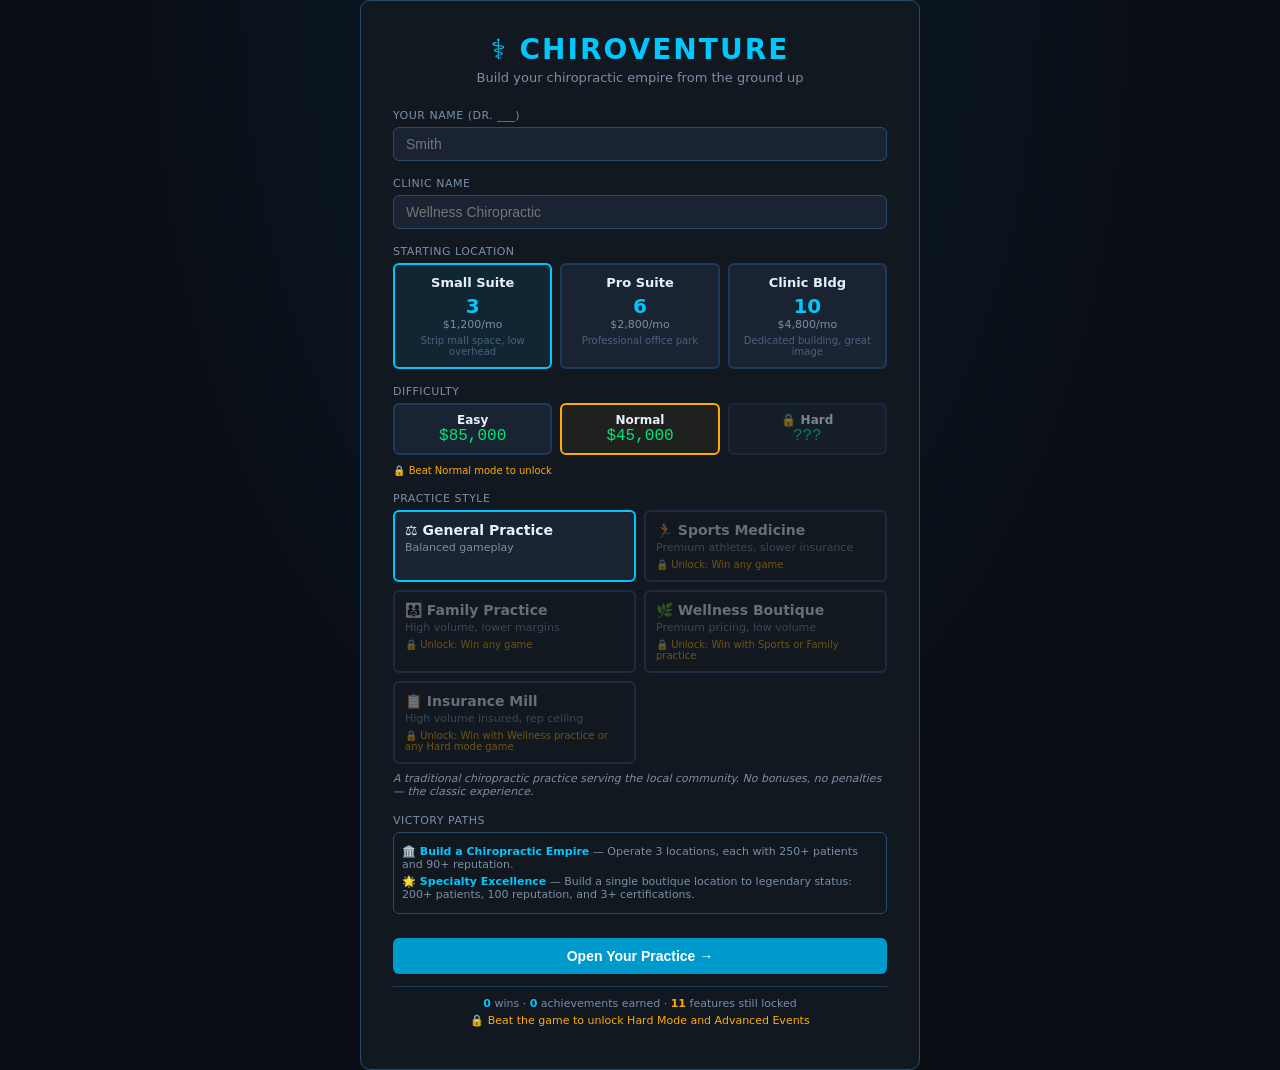
==== commit b7a2f5bc: "Show start screen on load + warn when closing tab mid-game Two UX fixes:  1. The setup-screen now st" ====
--- a/index.html
+++ b/index.html
@@ -95,6 +95,10 @@
 .btn-danger:hover{background:var(--red)}
 .btn-ghost{background:transparent;color:var(--muted);border:1px solid var(--border2)}
 .btn-ghost:hover{color:var(--text);border-color:var(--muted)}
+.btn-secondary{background:var(--s2);color:var(--text);border:1px solid var(--border2)}
+.btn-secondary:hover{background:var(--s3)}
+.btn-warn{background:var(--amber);color:#1a1a1a}
+.btn-warn:hover{opacity:.85}
 .btn-amber{background:#7a5000;color:var(--amber)}
 .btn-amber:hover{background:#9a6800}
 .btn-cyan{background:var(--cyan2);color:#fff}
@@ -373,7 +377,7 @@
 <body data-new-gr-c-s-check-loaded="14.1280.0" data-gr-ext-installed="">
 
 <!-- ═══ SETUP SCREEN ═══ -->
-<div id="setup-screen" class="">
+<div id="setup-screen" class="active">
   <div class="setup-box">
     <h1>⚕ CHIROVENTURE</h1>
     <p class="tagline">Build your chiropractic empire from the ground up</p>
@@ -420,13 +424,21 @@
       <div class="diff-cash">$35,000</div>
     </div></div>
     </div>
+    <div class="setup-field">
+      <label>Practice Style</label>
+      <div id="style-cards"></div>
+    </div>
+    <div class="setup-field">
+      <label>Victory Paths</label>
+      <div id="winconds-info"></div>
+    </div>
     <button class="btn btn-primary btn-lg" style="width:100%;margin-top:8px" onclick="startGame()">Open Your Practice →</button>
     <div id="meta-progress"></div>
   </div>
 </div>
 
 <!-- ═══ GAME SCREEN ═══ -->
-<div id="game-screen" class="active">
+<div id="game-screen" class="">
   <header id="hdr">
     <div class="clinic-name" id="hdr-clinic">Wellness Chiropractic</div>
     <div class="hdr-stat">
@@ -623,6 +635,7 @@
     <h2 id="end-title">Game Over</h2>
     <p id="end-msg"></p>
     <div class="end-stats" id="end-stats"></div>
+    <div id="end-debrief"></div>
     <div id="end-meta"></div>
     <button class="btn btn-primary btn-lg" onclick="showSetup()">Play Again</button>
   </div>
@@ -653,14 +666,14 @@
 // ════════════════════════════════════════════════════════
 //  META-PROGRESSION (persists across games)
 // ════════════════════════════════════════════════════════
-let META={gamesWon:0,fastWins:0,normalWins:0,hardWins:0,totalAchievements:[],unlockedFeatures:[]};
+let META={gamesWon:0,fastWins:0,normalWins:0,hardWins:0,totalAchievements:[],unlockedFeatures:[],practiceStylesUnlocked:['general'],winConditionsUnlocked:['empire','specialty'],gamesWonByStyle:{general:0,sports:0,family:0,wellness:0,mill:0},winConditionsAchieved:[]};
 function loadMeta(){
   try{const s=localStorage.getItem('chiroventure_meta');
-    if(s) META=Object.assign({gamesWon:0,fastWins:0,normalWins:0,hardWins:0,totalAchievements:[],unlockedFeatures:[]},JSON.parse(s));
+    if(s) META=Object.assign({gamesWon:0,fastWins:0,normalWins:0,hardWins:0,totalAchievements:[],unlockedFeatures:[],practiceStylesUnlocked:['general'],winConditionsUnlocked:['empire','specialty'],gamesWonByStyle:{general:0,sports:0,family:0,wellness:0,mill:0},winConditionsAchieved:[]},JSON.parse(s));
   }catch(e){}
 }
 function saveMeta(){localStorage.setItem('chiroventure_meta',JSON.stringify(META));}
-function resetMeta(){META={gamesWon:0,fastWins:0,normalWins:0,hardWins:0,totalAchievements:[],unlockedFeatures:[]};saveMeta();}
+function resetMeta(){META={gamesWon:0,fastWins:0,normalWins:0,hardWins:0,totalAchievements:[],unlockedFeatures:[],practiceStylesUnlocked:['general'],winConditionsUnlocked:['empire','specialty'],gamesWonByStyle:{general:0,sports:0,family:0,wellness:0,mill:0},winConditionsAchieved:[]};saveMeta();}
 
 const UNLOCK_GATES={
   seasonal_patterns:   ()=>META.totalAchievements.includes('first_patient'),
@@ -702,6 +715,167 @@
   staff_partner_offer: 'Make your first hire',
 };
 function featureUnlocked(f){return UNLOCK_GATES[f]?UNLOCK_GATES[f]():true;}
+
+// ════════════════════════════════════════════════════════
+//  PRACTICE STYLES
+// ════════════════════════════════════════════════════════
+const PRACTICE_STYLES = {
+  general: {
+    id:'general', label:'General Practice', icon:'⚖️',
+    short:'Balanced gameplay',
+    desc:'A traditional chiropractic practice serving the local community. No bonuses, no penalties — the classic experience.',
+    flavor:'You hung your shingle and opened your doors. You have no specialty, no edge — just solid clinical skills and a willingness to work hard.',
+    locked:false, unlockReq:null,
+    startCertId:null, cashPriceMult:1.0, flowMult:1.0, insuredMult:1.0,
+    insuredCapRatio:1.0, cashCapRatio:1.0, insuranceMonthsPenalty:0,
+    repStartBonus:0, repCap:100, rentMult:1.0, moraleBaseShift:0,
+    startUpgrades:[], startNetworks:[], startCash:0, preferredWin:'empire',
+  },
+  sports: {
+    id:'sports', label:'Sports Medicine', icon:'🏃',
+    short:'Premium athletes, slower insurance',
+    desc:'Practice serving athletes, weekend warriors, and active professionals. Premium cash pricing, but insurance is slower to onboard.',
+    flavor:"You're the doc athletes call. Marathon runners, weekend warriors, the local high school football team — they all come to you. Premium pricing, premium expectations.",
+    locked:true, unlockReq:'first_win',
+    startCertId:'sports_chiro', cashPriceMult:1.30, flowMult:0.90, insuredMult:0.85,
+    insuredCapRatio:1.0, cashCapRatio:1.0, insuranceMonthsPenalty:2,
+    repStartBonus:5, repCap:100, rentMult:1.0, moraleBaseShift:0,
+    startUpgrades:[], startNetworks:[], startCash:0, preferredWin:'specialty',
+  },
+  family: {
+    id:'family', label:'Family Practice', icon:'👨‍👩‍👧',
+    short:'High volume, lower margins',
+    desc:'Family-focused practice serving multiple generations. Higher patient flow, but margins are tighter.',
+    flavor:"Three generations come through your doors. Grandma's arthritis, Mom's back, the kids' growing pains. The waiting room is always busy.",
+    locked:true, unlockReq:'first_win',
+    startCertId:'pediatric', cashPriceMult:0.85, flowMult:1.30, insuredMult:1.10,
+    insuredCapRatio:1.0, cashCapRatio:1.0, insuranceMonthsPenalty:0,
+    repStartBonus:0, repCap:100, rentMult:1.0, moraleBaseShift:-3,
+    startUpgrades:['kids_corner'], startNetworks:[], startCash:0, preferredWin:'volume',
+  },
+  wellness: {
+    id:'wellness', label:'Wellness Boutique', icon:'🌿',
+    short:'Premium pricing, low volume',
+    desc:'Concierge wellness practice. High prices, beautiful space, refined clientele — but a small patient base by design.',
+    flavor:'Polished hardwood floors, ambient music, eucalyptus in the air. Your patients drive Teslas and pay cash. They expect excellence.',
+    locked:true, unlockReq:'win_with_sports_or_family',
+    startCertId:null, cashPriceMult:1.60, flowMult:0.55, insuredMult:0.0,
+    insuredCapRatio:0.0, cashCapRatio:1.0, insuranceMonthsPenalty:0,
+    repStartBonus:15, repCap:100, rentMult:1.50, moraleBaseShift:5,
+    startUpgrades:['decor','music','plants'], startNetworks:[], startCash:0, preferredWin:'specialty',
+  },
+  mill: {
+    id:'mill', label:'Insurance Mill', icon:'📋',
+    short:'High volume insured, rep ceiling',
+    desc:'High-volume insurance-focused practice. Two networks pre-approved, lots of insured patients — but reputation has a hard ceiling.',
+    flavor:'You took the contracts everyone else turned down. The waiting room is full of HMO patients, the billing system never stops, and the margins are razor-thin. Volume is everything.',
+    locked:true, unlockReq:'win_with_wellness_or_hard',
+    startCertId:null, cashPriceMult:0.80, flowMult:1.15, insuredMult:1.50,
+    insuredCapRatio:1.0, cashCapRatio:0.30, insuranceMonthsPenalty:0,
+    repStartBonus:0, repCap:80, rentMult:0.85, moraleBaseShift:-5,
+    startUpgrades:['checkin'], startNetworks:['meridian','govcare'], startCash:5000, preferredWin:'volume',
+  },
+};
+
+// ════════════════════════════════════════════════════════
+//  WIN CONDITIONS
+// ════════════════════════════════════════════════════════
+const WIN_CONDITIONS = {
+  empire: {
+    id:'empire', label:'Build a Chiropractic Empire', icon:'🏛️',
+    desc:'Operate 3 locations, each with 250+ patients and 90+ reputation.',
+    locked:false,
+    check:(G)=>G.locs.length>=3 &&
+      Math.min(...G.locs.map(l=>l.patients.cash+l.patients.insured))>=250 &&
+      Math.min(...G.locs.map(l=>l.rep))>=90,
+  },
+  specialty: {
+    id:'specialty', label:'Specialty Excellence', icon:'🌟',
+    desc:'Build a single boutique location to legendary status: 200+ patients, 100 reputation, and 3+ certifications.',
+    locked:false,
+    check:(G)=>G.locs.length>=1 &&
+      (G.locs[0].patients.cash+G.locs[0].patients.insured)>=200 &&
+      G.locs[0].rep>=100 &&
+      (G.certs||[]).length>=3,
+  },
+  volume: {
+    id:'volume', label:'Volume Empire', icon:'📈',
+    desc:'Operate 2+ locations totaling 1500+ patients, with 80+ reputation at every location.',
+    locked:true, unlockReq:'first_win',
+    check:(G)=>G.locs.length>=2 &&
+      G.locs.reduce((s,l)=>s+l.patients.cash+l.patients.insured,0)>=1500 &&
+      Math.min(...G.locs.map(l=>l.rep))>=80,
+  },
+  industry: {
+    id:'industry', label:'Industry Leader', icon:'🎓',
+    desc:'Earn all 5 DC certifications and run a Research Fellowship for 24 cumulative months.',
+    locked:true, unlockReq:'first_win',
+    check:(G)=>(G.certs||[]).length>=5 && (G.totalFellowshipMonths||0)>=24,
+  },
+  community: {
+    id:'community', label:'Community Pillar', icon:'🤝',
+    desc:'Complete 30 community outreach actions, earn 3 community awards, and reach 90+ reputation at every location.',
+    locked:true, unlockReq:'community_pillar_achievement',
+    check:(G)=>(G.outreachCompletedCount||0)>=30 &&
+      (G.communityAwards||0)>=3 &&
+      G.locs.length>=1 &&
+      Math.min(...G.locs.map(l=>l.rep))>=90,
+  },
+};
+
+function checkUnlocks(){
+  const newlyUnlocked = [];
+  if(!META.practiceStylesUnlocked) META.practiceStylesUnlocked = ['general'];
+  if(!META.winConditionsUnlocked) META.winConditionsUnlocked = ['empire','specialty'];
+  if(!META.gamesWonByStyle) META.gamesWonByStyle = {general:0,sports:0,family:0,wellness:0,mill:0};
+  if(!META.winConditionsAchieved) META.winConditionsAchieved = [];
+
+  if(META.gamesWon >= 1){
+    for(const id of ['sports','family']){
+      if(!META.practiceStylesUnlocked.includes(id)){
+        META.practiceStylesUnlocked.push(id);
+        newlyUnlocked.push(`Practice Style: ${PRACTICE_STYLES[id].label}`);
+      }
+    }
+    for(const id of ['volume','industry']){
+      if(!META.winConditionsUnlocked.includes(id)){
+        META.winConditionsUnlocked.push(id);
+        newlyUnlocked.push(`Win Condition: ${WIN_CONDITIONS[id].label}`);
+      }
+    }
+  }
+  if(((META.gamesWonByStyle||{}).sports||0) > 0 || ((META.gamesWonByStyle||{}).family||0) > 0){
+    if(!META.practiceStylesUnlocked.includes('wellness')){
+      META.practiceStylesUnlocked.push('wellness');
+      newlyUnlocked.push(`Practice Style: ${PRACTICE_STYLES.wellness.label}`);
+    }
+  }
+  if(((META.gamesWonByStyle||{}).wellness||0) > 0 || (META.hardWins||0) > 0){
+    if(!META.practiceStylesUnlocked.includes('mill')){
+      META.practiceStylesUnlocked.push('mill');
+      newlyUnlocked.push(`Practice Style: ${PRACTICE_STYLES.mill.label}`);
+    }
+  }
+  if((META.totalAchievements||[]).includes('community_pillar')){
+    if(!META.winConditionsUnlocked.includes('community')){
+      META.winConditionsUnlocked.push('community');
+      newlyUnlocked.push(`Win Condition: ${WIN_CONDITIONS.community.label}`);
+    }
+  }
+  saveMeta();
+  return newlyUnlocked;
+}
+
+function unlockReqText(req){
+  switch(req){
+    case 'first_win': return 'Win any game';
+    case 'win_with_sports_or_family': return 'Win with Sports or Family practice';
+    case 'win_with_wellness_or_hard': return 'Win with Wellness practice or any Hard mode game';
+    case 'community_pillar_achievement': return 'Earn the Community Pillar achievement';
+    default: return 'Unknown';
+  }
+}
+
 // ════════════════════════════════════════════════════════
 //  HELPERS
 // ════════════════════════════════════════════════════════
@@ -840,6 +1014,7 @@
   {id:'five_star',         icon:'🌟', title:'Five-Star Clinic',     desc:'Achieve a 4.8+ star rating'},
   {id:'community_pillar',  icon:'🏆', title:'Community Pillar',     desc:'Reach reputation 80+'},
   {id:'debt_free',         icon:'💰', title:'Debt Free',            desc:'Pay off a loan completely'},
+  {id:'student_debt_free', icon:'🎓', title:'Free at Last',         desc:'Pay off your student loans completely'},
   {id:'empire_builder',    icon:'🏢', title:'Empire Builder',       desc:'Open a second location'},
   {id:'tech_forward',      icon:'⚡', title:'Tech Forward',         desc:'Purchase specialty equipment'},
   {id:'burnout_survivor',  icon:'💪', title:'Burnout Survivor',     desc:'Recover from DC burnout'},
@@ -916,6 +1091,7 @@
 let G = {};
 let selectedLocTier = 'small';
 let selectedDiff = 'normal';
+let selectedStyle = 'general';
 let currentTab = 'overview';
 let selectedLoc = 0;   // which location the player is managing
 let eventQueue = [];
@@ -937,12 +1113,22 @@
       overheadBudget: tier.overheadBase||600,
     },
     proj:{rev:0,exp:0,dcHrsUsed:0,dcHrsTotal:160,newPatients:0},
+    // Feature: Fellowship Program (Feature 1A)
+    fellowshipActive: false,
+    // Feature: Flagship Upgrade (Feature 1B)
+    isFlagship: false,
+    // Feature: Crisis Consultant cooldown (Feature 2)
+    crisisConsultCooldown: -99,
+    // Feature: Soft launch ramp-up (Feature 3)
+    softLaunchMonthsLeft: 2,
   };
 }
 
-function newGame(doctorName, clinicName, tierId, difficulty){
+function newGame(doctorName, clinicName, tierId, difficulty, styleId){
+  styleId = styleId || 'general';
+  const style = PRACTICE_STYLES[styleId] || PRACTICE_STYLES.general;
   const tier = LOCATION_TIERS.find(t=>t.id===tierId)||LOCATION_TIERS[0];
-  const startCash      = {easy:75000, normal:35000, hard:15000}[difficulty]||35000;
+  const startCash      = {easy:85000, normal:45000, hard:50000}[difficulty]||45000;
   const personalFloor  = {easy:2500,  normal:4500,  hard:6000}[difficulty]||4500;
 
   G = {
@@ -1004,6 +1190,19 @@
 
     // VIP Patients
     vipEventsFired: [],
+
+    // Feature 5: Insurance Rate Negotiation
+    networkRateBonus: {},
+
+    // Feature 6: Post-game debrief tracking
+    peakPatients: 0,
+    peakMonth: 0,
+    lowestMorale: 100,
+    lowestMoraleMonth: 0,
+    totalFirings: 0,
+
+    // Feature 8: Active competitor threats
+    competitors: [],
   };
 
   // Owner is always at location 0
@@ -1012,8 +1211,100 @@
   G.locs[0].staff.push(ownerId);
   G.nextStaffId=1;
 
+  // First location has no soft launch (Feature 3)
+  G.locs[0].softLaunchMonthsLeft = 0;
+
   logEv(G,'info',`Starting location: ${tier.name} — ${tier.rooms} rooms, $${fmtN(tier.rent)}/mo rent`);
   logEv(G,'info',`Welcome, Dr. ${doctorName}! Your practice is open. Time to build something great.`);
+
+  // ── Practice Style application ──
+  G.practiceStyle = styleId;
+  G.winCondition = null;
+  G.totalFellowshipMonths = 0;
+  G.outreachCompletedCount = 0;
+  G.communityAwards = 0;
+  G.cash += style.startCash||0;
+  if(style.startCertId){
+    if(!G.certs) G.certs = [];
+    if(!G.certs.includes(style.startCertId)) G.certs.push(style.startCertId);
+    const cert=DC_CERTS.find(c=>c.id===style.startCertId);
+    logEv(G,'pos',`Starting certification: ${cert?cert.label:style.startCertId}`);
+  }
+  if(style.startUpgrades && style.startUpgrades.length>0){
+    if(!G.locs[0].upgrades) G.locs[0].upgrades = [];
+    for(const upgId of style.startUpgrades) G.locs[0].upgrades.push(upgId);
+    logEv(G,'pos',`Starting upgrades installed: ${style.startUpgrades.length} included with practice style`);
+  }
+  G.locs[0].rep += style.repStartBonus||0;
+  G.locs[0].rent = Math.round(G.locs[0].rent * (style.rentMult||1));
+  if(style.startNetworks && style.startNetworks.length>0){
+    for(const netId of style.startNetworks){
+      if(!G.insApproved.includes(netId)){
+        G.insApproved.push(netId);
+        G.insApprovedMonth[netId] = 0;
+      }
+    }
+    logEv(G,'pos',`Pre-approved insurance: ${style.startNetworks.length} network(s)`);
+  }
+  if(styleId !== 'general'){
+    logEv(G,'pos',`${style.icon} ${style.label}: ${style.flavor}`);
+  }
+
+  // ── Student Loans (defining mechanic — every new DC starts in significant debt) ──
+  const studentDebtAmount = {easy:150000, normal:200000, hard:250000}[difficulty]||200000;
+  const studentDebtRate = {easy:0.065, normal:0.07, hard:0.075}[difficulty]||0.07;
+  G.studentLoanPlan = 'income_driven'; // start on most forgiving plan
+  G.studentLoanForbearanceUsed = 0; // months of forbearance used (cap at 12)
+  G.studentLoanInterestPaid = 0; // total interest paid to date
+  G.studentLoanOriginalPrincipal = studentDebtAmount;
+  G.studentLoansPaidOff = false;
+  G.studentLoansPaidOffMonth = -1;
+
+  // Calculate initial income-driven payment (low while income is low)
+  const initialPmt = 200; // Income-driven floor while practice is brand new
+
+  G.loans.push({
+    id: 'student_loan',
+    type: 'student',
+    name: 'Student Loans',
+    principal: studentDebtAmount,
+    balance: studentDebtAmount,
+    rate: studentDebtRate,
+    monthlyPayment: initialPmt,
+    monthsLeft: 600, // long horizon — plan determines actual payoff
+    plan: 'income_driven',
+  });
+
+  logEv(G, 'warn', `📜 You graduated with $${fmtN(studentDebtAmount)} in student loans at ${(studentDebtRate*100).toFixed(1)}% APR. You have a 6-month grace period before payments begin. Default plan: Income-Driven Repayment.`);
+
+  // Feature 7: Hard mode — inherit a struggling clinic
+  if(difficulty === 'hard' && styleId === 'general'){
+    const loc0 = G.locs[0];
+    loc0.patients.cash = 22;
+    loc0.patients.insured = 18;
+    loc0.rep = 42;
+    const chiroRoom = loc0.rooms.find(r => r.type === 'chiro');
+    if(chiroRoom){
+      chiroRoom.equipped = true;
+      loc0.equipment.push({
+        name: 'Inherited Adjusting Table',
+        condition: 55, age: 18, totalMissed: 3,
+        lastMaintained: -6, maintainedThisMonth: false
+      });
+    }
+    const fdId = 'staff_inherited_fd';
+    G.staffPool[fdId] = {
+      id: fdId, name: 'Alex (Inherited)', role: 'frontdesk',
+      salary: 2200, morale: 38, hiredMonth: -6,
+      traits: [], isOwner: false, locId: 0,
+    };
+    loc0.staff.push(fdId);
+    G.loans.push({
+      id: 'loan_inherited', amount: 12000, remaining: 12000,
+      monthlyPayment: 350, rate: 0.07, name: 'Practice Acquisition Loan'
+    });
+    logEv(G,'warn','You\'ve taken over a struggling practice. Rep is low, equipment is worn, and the front desk staff is demoralized. Turn it around.');
+  }
 }
 
 // ════════════════════════════════════════════════════════
@@ -1978,9 +2269,9 @@
      if(ctx.choice===0){
        const o=rollOutcome([
          {w:0.45,good:true,msg:'You won! Coverage in local paper + social media. +15 new patients, reputation +10!',
-          fn:()=>{G.locs[li].bonusLeads=(G.locs[li].bonusLeads||0)+15;G.locs[li].rep=Math.min(100,G.locs[li].rep+10);}},
+          fn:()=>{G.locs[li].bonusLeads=(G.locs[li].bonusLeads||0)+15;G.locs[li].rep=Math.min(100,G.locs[li].rep+10);G.communityAwards=(G.communityAwards||0)+1;}},
          {w:0.35,good:true,msg:'Runner-up — still featured in coverage. +7 new patients, reputation +4.',
-          fn:()=>{G.locs[li].bonusLeads=(G.locs[li].bonusLeads||0)+7;G.locs[li].rep=Math.min(100,G.locs[li].rep+4);}},
+          fn:()=>{G.locs[li].bonusLeads=(G.locs[li].bonusLeads||0)+7;G.locs[li].rep=Math.min(100,G.locs[li].rep+4);G.communityAwards=(G.communityAwards||0)+1;}},
          {w:0.20,neutral:true,msg:'Not selected this year, but your name got in front of the community. Reputation +1.',
           fn:()=>{G.locs[li].rep=Math.min(100,G.locs[li].rep+1);}},
        ]);
@@ -2314,12 +2605,15 @@
 function calcMarketingPoints(G, li){
   const loc = G.locs[li];
   const d   = loc.decisions;
-  const hasMgr = loc.staff.some(id=>G.staffPool[id]?.role==='manager');
+  const mgrStaff = loc.staff.map(id=>G.staffPool[id]).find(s=>s&&s.role==='manager');
+  const hasMgr = !!mgrStaff;
   const base = (BASE_MP[G.difficulty]||4) + (hasMgr ? 1 : 0);
   // Cert bonuses
   const certs = G.certs||[];
   const certBonus = (certs.includes('pediatric')?1:0) + (certs.includes('sports_chiro')?1:0);
-  const total = base + certBonus;
+  // Senior manager bonus: +1 MP after 18 months tenure
+  const seniorMgrBonus = (mgrStaff && (G.totalMonths - (mgrStaff.hiredMonth||0)) >= 18) ? 1 : 0;
+  const total = base + certBonus + seniorMgrBonus; // seniorMgrBonus: +1 MP for manager with ≥18mo tenure
   // Count MP in use
   let used = 0;
   used += (d.screening||0) * MARKETING_ACTIVITIES.screening.mp;
@@ -2361,7 +2655,11 @@
   // Clinic amenities add up to +30 pts
   const amenityBonus = calcAmenityScore(G,li) * 0.30;
 
-  return clamp(Math.round(repBase + fdBase + fdMoraleShift + amenityBonus), 0, 100);
+  // Tenure bonus: experienced FD (+5 after 12 months)
+  const hasTenuredFD = fdStaff.some(s => (G.totalMonths - (s.hiredMonth||0)) >= 12);
+  const tenureBonus = hasTenuredFD ? 5 : 0;
+
+  return clamp(Math.round(repBase + fdBase + fdMoraleShift + amenityBonus + tenureBonus), 0, 100);
 }
 
 function calcMassageCapacity(G, li){
@@ -2438,18 +2736,25 @@
   }
   // bonus leads from MD referrals etc
   if(loc.bonusLeads>0){leads+=loc.bonusLeads; loc.bonusLeads=Math.max(0,loc.bonusLeads-4);}
+  // Feature 1A: Fellowship Program adds passive leads
+  if(loc.fellowshipActive) leads += 3;
   return Math.max(0, Math.round(leads));
 }
 
 function calcPatientFlow(G, li){
   const loc = G.locs[li];
   const cap = calcCapacity(G, li);
+  const styleObj = PRACTICE_STYLES[G.practiceStyle] || PRACTICE_STYLES.general;
 
   // Difficulty market-size modifier — harder = smaller addressable market
   const diffMult={easy:1.10,normal:0.92,hard:0.78}[G.difficulty]||0.92;
 
   // ── Cash-pay new patients (from marketing) ──
   let newCash = calcMarketingLeads(G, li);
+  newCash *= (styleObj.flowMult||1.0);
+
+  // Feature 3: Soft launch — new locations ramp up over 2 months
+  if((loc.softLaunchMonthsLeft||0) > 0) newCash *= 0.5;
 
   // Seasonal variation (Jan boom → holiday quiet)
   newCash *= SEASONAL_FACTORS[G.month-1];
@@ -2505,6 +2810,7 @@
     let newReferrals=net.ppm*repFactor*randF(0.8,1.2)*SEASONAL_FACTORS[G.month-1];
     if(net.govcare) newReferrals*=2; // GovCare patients seek care more actively
     newReferrals*=diffMult; // difficulty market-size modifier
+    newReferrals*=(styleObj.insuredMult||1.0);
     newReferrals*=womBonus; // word-of-mouth bonus from high reputation
     if(loc.competitorMonths>0) newReferrals*=0.85;
     // Seasonal modifier for insurance referrals
@@ -2515,6 +2821,8 @@
       const totalPenalty=Math.min(0.60, permComps*penaltyPer);
       newReferrals*=(1-totalPenalty);
     }
+    // Feature 3: Soft launch — insurance referrals halved during ramp-up
+    if((loc.softLaunchMonthsLeft||0) > 0) newReferrals *= 0.5;
 
     // Cap: can't exceed community pool total enrolled
     const headroom=Math.max(0,pool-enrolled);
@@ -2590,6 +2898,25 @@
 
   loc.patients.cash=Math.max(0,newCashTotal);
   loc.patients.insured=Math.max(0,survivedInsured);
+
+  // ── Practice style: enforce patient mix caps ──
+  const totalAfter = loc.patients.cash + loc.patients.insured;
+  if(styleObj.insuredCapRatio < 1.0 && totalAfter > 0){
+    const maxInsured = Math.floor(totalAfter * styleObj.insuredCapRatio);
+    if(loc.patients.insured > maxInsured){
+      const overflow = loc.patients.insured - maxInsured;
+      loc.patients.insured = maxInsured;
+      loc.patients.cash += Math.floor(overflow * 0.3);
+    }
+  }
+  if(styleObj.cashCapRatio < 1.0 && totalAfter > 0){
+    const maxCash = Math.floor(totalAfter * styleObj.cashCapRatio);
+    if(loc.patients.cash > maxCash){
+      const overflow = loc.patients.cash - maxCash;
+      loc.patients.cash = maxCash;
+      loc.patients.insured += Math.floor(overflow * 0.5);
+    }
+  }
   return {newCash:Math.round(newCash),newInsured:totalNewInsured,total:totalPatients};
 }
 
@@ -2707,9 +3034,11 @@
     const wellFromNet   = Math.round(wellnessIns*fraction);
     const perFromNet    = Math.round(periodicIns*fraction);
     let bonusPts = G.majorEmployerMonths>0 && G.majorEmployerNetwork===netId ? 30 : 0;
-    rev += (activeFromNet+bonusPts)*VISITS_ACTIVE*net.rpv
+    // Feature 5: Apply negotiated rate bonus
+    const rateBonus = 1 + ((G.networkRateBonus||{})[netId]||0);
+    rev += ((activeFromNet+bonusPts)*VISITS_ACTIVE*net.rpv
          + wellFromNet*VISITS_WELLNESS*net.rpv
-         + Math.round(perFromNet*VISITS_PERIODIC)*net.rpv;
+         + Math.round(perFromNet*VISITS_PERIODIC)*net.rpv) * rateBonus;
   }
   if(G.recessionMonths>0) rev*=0.85;
   // Feature 5: During billing audit, revenue goes into queue
@@ -2719,7 +3048,8 @@
 
 function calcRevenue(G, li){
   const loc = G.locs[li];
-  const price = loc.decisions.cashPrice||65;
+  const styleCashMult = (PRACTICE_STYLES[G.practiceStyle]||PRACTICE_STYLES.general).cashPriceMult||1.0;
+  const price = (loc.decisions.cashPrice||65) * styleCashMult;
   // Sports chiro cert: +15% RPV on all active patients
   const sportsMult=(featureUnlocked('dc_certifications')&&(G.certs||[]).includes('sports_chiro'))?1.15:1.0;
   let rev = 0;
@@ -2845,29 +3175,61 @@
 
 function updateMorale(G, li){
   const loc = G.locs[li];
+  const total=loc.patients.cash+loc.patients.insured;
+  const cap=calcCapacity(G,li).patientsMax;
+  const hasFD=loc.staff.some(id=>G.staffPool[id]?.role==='frontdesk');
+
+  // Feature 9: Track whether we already logged certain morale events this month
+  const _loggedOverwork = {done:false};
+  const _loggedUnderstaffed = {done:false};
+  const _loggedOverhead = {done:false};
+
   for(const id of loc.staff){
     const s = G.staffPool[id];
     if(!s) continue;
-    const market = STAFF_TYPES[s.role].salary;
+    const oldMorale = s.morale;
+    const market = STAFF_TYPES[s.role]?.salary||s.salary||1;
     const ratio = s.salary / market;
     if(ratio>=1.1) s.morale=Math.min(100,s.morale+2);
     else if(ratio<0.9) s.morale=Math.max(0,s.morale-3);
-    const total=loc.patients.cash+loc.patients.insured;
-    const cap=calcCapacity(G,li).patientsMax;
     if(cap>0){
       const load=total/cap;
-      if(load>0.95) s.morale=Math.max(0,s.morale-4);
+      // Feature 9: Overwork/capacity penalty logging
+      if(load>0.95){
+        s.morale=Math.max(0,s.morale-4);
+        if(!_loggedOverwork.done && !s.isOwner){
+          logEv(G,'warn',`[${loc.name}] Staff feeling overworked — high patient volume taking a toll (−4 morale)`);
+          _loggedOverwork.done=true;
+        }
+      }
       if(load<0.4)  s.morale=Math.max(0,s.morale-2);
     }
     if(loc.rep>70) s.morale=Math.min(100,s.morale+1);
     if(loc.rep<40) s.morale=Math.max(0,s.morale-2);
+    // Feature 9: Understaffed penalty logging
+    if(!s.isOwner && !hasFD && total>5 && !_loggedUnderstaffed.done){
+      logEv(G,'warn',`[${loc.name}] No front desk staff — team morale suffering from the extra workload`);
+      _loggedUnderstaffed.done=true;
+    }
     // Overhead underfunding penalty
     if(!s.isOwner){
       const oRatio=calcOverheadRatio(G,li);
       const moralePenalty=oRatio<0.50?-15:oRatio<0.75?-8:oRatio<1.0?-3:0;
-      if(moralePenalty) s.morale=Math.max(0,s.morale+moralePenalty);
+      if(moralePenalty){
+        s.morale=Math.max(0,s.morale+moralePenalty);
+        // Feature 9: Overhead penalty logging
+        if(!_loggedOverhead.done && moralePenalty<=-8){
+          logEv(G,'warn',`[${loc.name}] Overhead critically underfunded — staff morale taking a hit (${moralePenalty} morale/mo)`);
+          _loggedOverhead.done=true;
+        }
+      }
     }
     s.morale=clamp(s.morale,0,100);
+
+    // Feature 9: Natural morale decay threshold crossing
+    if(!s.isOwner && s.morale < 50 && oldMorale >= 50){
+      logEv(G,'warn',`[${loc.name}] ${s.name}'s morale has dropped below 50 — consider a morale action`);
+    }
 
     // Feature 3: Track consecutive low-morale months
     if(!s.isOwner){
@@ -2883,11 +3245,15 @@
   loc.rep += (50-loc.rep)*0.02;
   // Morale influence — scales with how bad it gets
   const am=avgMorale(G,li);
-  loc.rep += (am-50)*0.12; // was 0.08 — medium morale now meaningfully drags rep
-  // Medium morale zone (30–55): extra slow bleed
-  if(am<55 && am>=30) loc.rep=Math.max(0,loc.rep-0.25);
-  // Particularly bad morale: heavy penalty
-  if(am<30) loc.rep=Math.max(0,loc.rep-0.75);
+  // Feature 2: Crisis Consultant stabilizes morale-driven rep bleed
+  const consultActive = (loc.crisisConsultCooldown||0) > G.totalMonths;
+  if(!consultActive){
+    loc.rep += (am-50)*0.12; // was 0.08 — medium morale now meaningfully drags rep
+    // Medium morale zone (30–45): extra slow bleed — only triggers when genuinely poor
+    if(am<45 && am>=30) loc.rep=Math.max(0,loc.rep-0.25);
+    // Particularly bad morale: heavy penalty
+    if(am<30) loc.rep=Math.max(0,loc.rep-0.75);
+  }
   // Clinic amenity passive rep bonus (decor/plants/etc give subtle ongoing boost)
   const amenityRepBonus=(G.locs[li].upgrades||[]).reduce((s,id)=>{
     const u=CLINIC_UPGRADES.find(c=>c.id===id);
@@ -2914,6 +3280,9 @@
     loc.rep+=fdRepDelta;
   }
   loc.rep=clamp(loc.rep,0,100);
+  // Practice style rep cap (e.g. mill caps at 80)
+  const repCap = (PRACTICE_STYLES[G.practiceStyle]||PRACTICE_STYLES.general).repCap||100;
+  if(loc.rep > repCap) loc.rep = repCap;
 }
 
 function generateReviews(G, li){
@@ -3092,6 +3461,32 @@
       G.insApprovedMonth[a.networkId]=G.totalMonths;
       const net=INSURANCE_NETWORKS.find(n=>n.id===a.networkId);
       logEv(G,'pos',`Approved for ${net.name}! Expect ~${net.ppm*(net.govcare?2:1)} new patients/month`);
+      // Feature 5: Insurance Rate Negotiation event
+      const netId = a.networkId;
+      eventQueue.push({ev:{
+        id:'ins_negotiate',
+        title:'Insurance Rate Negotiation',
+        msg:`${net.name} has approved your credentialing. You can accept their standard reimbursement rate, or push back for better terms.`,
+        choices:()=>[
+          {label:'Accept standard rate', desc:'Safe and quick — start billing immediately'},
+          {label:'Negotiate for better terms', desc:'50% chance: +8% reimbursement permanently. 50% chance: 1-month delay.'},
+        ],
+        effect:(G,li,ctx)=>{
+          if(ctx.choice===1){
+            if(Math.random()<0.5){
+              if(!G.networkRateBonus) G.networkRateBonus={};
+              G.networkRateBonus[netId]=0.08;
+              logEv(G,'pos',`Negotiated +8% reimbursement from ${net.name}`);
+            } else {
+              logEv(G,'warn',`${net.name} pushed back — approval delayed 1 month`);
+              const app=G.insApps.find(a2=>a2.networkId===netId);
+              if(app) app.monthsLeft=(app.monthsLeft||0)+1;
+              G.insApproved=G.insApproved.filter(id=>id!==netId);
+              G.insApps.push({networkId:netId, approveAt:G.totalMonths+1});
+            }
+          }
+        },
+      }, li:0, ctx:{}});
     }
   }
   G.insApps=G.insApps.filter(a=>G.totalMonths<a.approveAt);
@@ -3215,6 +3610,73 @@
 
   // Update active loan balances
   for(const loan of G.loans){
+    // ── Special handling for student loans ──
+    if(loan.type === 'student'){
+      // 6-month grace period after graduation (real-world federal loan standard)
+      if(G.totalMonths < 6){
+        loan.monthlyPayment = 0;
+        if(G.totalMonths === 5 && !G.studentLoanGraceWarningShown){
+          G.studentLoanGraceWarningShown = true;
+          logEv(G, 'warn', '⏰ Student loan grace period ends next month. Your first payment will be due.');
+        }
+        continue;
+      }
+      if(G.totalMonths === 6 && !G.studentLoanFirstPaymentShown){
+        G.studentLoanFirstPaymentShown = true;
+        logEv(G, 'warn', `📜 Student loan grace period over. First payment of $${fmtN(loan.monthlyPayment||200)} due now (Income-Driven Repayment).`);
+      }
+      // Update monthly payment based on current plan
+      if(loan.plan === 'forbearance'){
+        // No payment — interest accrues and capitalizes monthly
+        const interest = loan.balance * loan.rate / 12;
+        loan.balance = Math.min(loan.principal * 1.5, loan.balance + interest); // cap at 150% original
+        loan.monthlyPayment = 0; // no payment shown in expenses this month
+        G.studentLoanForbearanceUsed = (G.studentLoanForbearanceUsed||0) + 1;
+        // Auto-exit forbearance after 12 months
+        if(G.studentLoanForbearanceUsed >= 12){
+          loan.plan = 'income_driven';
+          G.studentLoanPlan = 'income_driven';
+          logEv(G, 'warn', '⚠️ Student loan forbearance period exhausted (12 months). Auto-switched to Income-Driven Repayment.');
+        }
+        continue; // skip standard processing
+      } else if(loan.plan === 'income_driven'){
+        // 5% of last month's gross revenue, $300 minimum
+        const lastRev = G.lastMonthRevenue || 0;
+        // Income-driven: 3% of last month's gross revenue, $200 floor (mirrors federal IDR realism)
+        loan.monthlyPayment = Math.max(200, Math.round(lastRev * 0.03));
+      } else if(loan.plan === 'standard'){
+        // Fixed 10-year amortization
+        const r = loan.rate/12, n = 120;
+        loan.monthlyPayment = Math.round(loan.principal * r * Math.pow(1+r,n) / (Math.pow(1+r,n)-1));
+      } else if(loan.plan === 'aggressive'){
+        // 1.5× standard for fast payoff
+        const r = loan.rate/12, n = 120;
+        const stdPmt = loan.principal * r * Math.pow(1+r,n) / (Math.pow(1+r,n)-1);
+        loan.monthlyPayment = Math.round(stdPmt * 1.5);
+      }
+      // Process the payment
+      const interest = loan.balance * loan.rate / 12;
+      G.studentLoanInterestPaid = (G.studentLoanInterestPaid||0) + Math.round(interest);
+      const principalPaid = Math.max(0, loan.monthlyPayment - interest);
+      loan.balance = Math.max(0, loan.balance - principalPaid);
+      // Milestone logging
+      const halfPoint = loan.principal / 2;
+      if(!G.studentLoanHalfwayLogged && loan.balance <= halfPoint){
+        G.studentLoanHalfwayLogged = true;
+        logEv(G, 'pos', `🎯 Student loan halfway paid off! ${G.totalMonths} months in. Keep going.`);
+      }
+      if(loan.balance <= 1){
+        logEv(G, 'pos', `🎉 STUDENT LOANS PAID OFF! After ${G.totalMonths} months and $${fmtN(G.studentLoanInterestPaid||0)} in interest, you're finally debt-free.`);
+        G.studentLoansPaidOff = true;
+        G.studentLoansPaidOffMonth = G.totalMonths;
+        G.loansPaidOff = (G.loansPaidOff||0) + 1;
+        loan.balance = 0;
+        loan.monthsLeft = 0;
+      }
+      continue; // skip standard loan processing for student loans
+    }
+
+    // ── Existing standard loan processing ──
     const interest=loan.balance*loan.rate/12;
     loan.balance=Math.max(0, loan.balance-(loan.monthlyPayment-interest));
     loan.monthsLeft--;
@@ -3224,7 +3686,39 @@
       loan.balance=0; loan.monthsLeft=0;
     }
   }
-  G.loans=G.loans.filter(l=>l.monthsLeft>0);
+  G.loans = G.loans.filter(l => l.monthsLeft > 0 || l.balance > 0);
+}
+
+function switchStudentLoanPlan(newPlan){
+  const loan = (G.loans||[]).find(l => l.type === 'student');
+  if(!loan){ showAlert('No student loan found.', 'warn'); return; }
+  if(loan.balance <= 0){ showAlert('Student loans already paid off!', 'pos'); return; }
+  if(newPlan === 'forbearance' && (G.studentLoanForbearanceUsed||0) >= 12){
+    showAlert('You\'ve already used the maximum 12 months of forbearance.', 'warn');
+    return;
+  }
+  if(loan.plan === newPlan){ showAlert(`Already on ${newPlan.replace('_',' ')} plan.`, 'info'); return; }
+
+  const planNames = {
+    income_driven: 'Income-Driven Repayment',
+    standard: 'Standard 10-Year',
+    aggressive: 'Aggressive Payoff (1.5× standard)',
+    forbearance: 'Forbearance (no payments, interest accrues)',
+  };
+
+  const planDescs = {
+    income_driven: 'Payments scale with your monthly revenue (5%, $300 min). Lowest monthly burden but slowest payoff.',
+    standard: '10-year fixed amortization. Higher monthly payment but pays off on schedule.',
+    aggressive: '50% above standard for fastest payoff and least total interest.',
+    forbearance: 'Skip payments for up to 12 months total. Interest accrues and capitalizes — significantly increases total cost.',
+  };
+
+  showConfirm(`Switch student loan to "${planNames[newPlan]}"?\n\n${planDescs[newPlan]}`, () => {
+    loan.plan = newPlan;
+    G.studentLoanPlan = newPlan;
+    logEv(G, 'info', `Student loan repayment plan changed to: ${planNames[newPlan]}`);
+    if(typeof renderTab === 'function') renderTab('rooms');
+  }, 'info');
 }
 
 function yearEndTax(G){
@@ -3268,22 +3762,42 @@
   if(G.licenseSuspended){G.gameOver=true;G.gameOverReason='license';return;}
   // Lose: 72-month time limit (6 years to build empire)
   if(G.totalMonths>=72){G.gameOver=true;G.gameOverReason='timeout';return;}
-  // Win: 3 locations, ≥250 patients at each, rep ≥88 everywhere
-  const activeLocs=G.locs.length;
-  const minRep=Math.min(...G.locs.map(l=>l.rep));
-  const minLocPts=Math.min(...G.locs.map(l=>l.patients.cash+l.patients.insured));
-  if(activeLocs>=3 && minLocPts>=250 && minRep>=90){
-    G.gameWon=true;
-    if(!G.winRecorded){
-      G.winRecorded=true;
-      META.gamesWon++;
-      if(G.difficulty==='hard') META.hardWins++;
-      else META.normalWins++;
-      if(G.totalMonths<=54) META.fastWins++;
-      if(!META.unlockedFeatures.includes('hard_mode')&&META.gamesWon>=1) META.unlockedFeatures.push('hard_mode');
-      if(!META.unlockedFeatures.includes('advanced_events')&&META.normalWins>=1) META.unlockedFeatures.push('advanced_events');
-      saveMeta();
-    }
+  // Win: check all unlocked win conditions
+  if(!G.gameOver && !G.gameWon){
+    const wcList = (META.winConditionsUnlocked && META.winConditionsUnlocked.length) ? META.winConditionsUnlocked : ['empire','specialty'];
+    for(const wcId of wcList){
+      const wc = WIN_CONDITIONS[wcId];
+      if(wc && wc.check(G)){
+        G.gameWon = true;
+        G.gameOverReason = wcId;
+        G.winCondition = wcId;
+        logEv(G,'pos',`🏆 Win condition achieved: ${wc.label}!`);
+        break;
+      }
+    }
+  }
+  if(G.gameWon && !G.winRecorded){
+    G.winRecorded=true;
+    META.gamesWon++;
+    if(G.difficulty==='hard') META.hardWins++;
+    else META.normalWins++;
+    if(G.totalMonths<=54) META.fastWins++;
+    if(!META.unlockedFeatures.includes('hard_mode')&&META.gamesWon>=1) META.unlockedFeatures.push('hard_mode');
+    if(!META.unlockedFeatures.includes('advanced_events')&&META.normalWins>=1) META.unlockedFeatures.push('advanced_events');
+    // Track win by style
+    if(G.practiceStyle){
+      if(!META.gamesWonByStyle) META.gamesWonByStyle={general:0,sports:0,family:0,wellness:0,mill:0};
+      META.gamesWonByStyle[G.practiceStyle] = (META.gamesWonByStyle[G.practiceStyle]||0) + 1;
+    }
+    // Track win condition
+    if(G.winCondition){
+      if(!META.winConditionsAchieved) META.winConditionsAchieved=[];
+      if(!META.winConditionsAchieved.includes(G.winCondition)) META.winConditionsAchieved.push(G.winCondition);
+    }
+    saveMeta();
+    // Check for new unlocks
+    const newUnlocks = checkUnlocks();
+    if(newUnlocks.length > 0) G.newUnlocksThisGame = newUnlocks;
   }
 }
 
@@ -3370,6 +3884,16 @@
     updateReputation(G,li);
     generateReviews(G,li);
     if(loc.competitorMonths>0) loc.competitorMonths--;
+
+    // Feature 1A: Fellowship Program — monthly rep boost
+    if(loc.fellowshipActive && (G.certs||[]).length > 0){
+      G.cash -= 2500;
+      loc.rep = Math.min(100, loc.rep + 0.4);
+      G.totalFellowshipMonths = (G.totalFellowshipMonths||0) + 1;
+    }
+
+    // Feature 3: Soft launch countdown
+    if((loc.softLaunchMonthsLeft||0) > 0) loc.softLaunchMonthsLeft--;
 
     // Feature 3: Check for staff quit from sustained low morale
     for(const staffId of [...loc.staff]){
@@ -3528,6 +4052,10 @@
       if(o.monthsLeft<=0){
         const loc=G.locs[o.li]||G.locs[0];
         const liO=o.li;
+        // Track outreach completion (only count first completion of athlete_boost, not each month)
+        if(o.tag!=='athlete_boost' || (o.duration||1)<=1){
+          G.outreachCompletedCount = (G.outreachCompletedCount||0) + 1;
+        }
         if(o.tag==='screening'){
           loc.patients.cash=Math.min((loc.patients.cash||0)+15, (calcCapacity(G,liO).patientsMax||999));
           loc.rep=Math.min(100,loc.rep+4);
@@ -3572,9 +4100,51 @@
     G.outreach=G.outreach.filter((_,i)=>!fired[i]);
   }
 
+  // Feature 6: Track peak patients and lowest morale
+  {
+    const curPts = G.locs.reduce((s,l)=>s+l.patients.cash+l.patients.insured,0);
+    if(curPts > (G.peakPatients||0)){ G.peakPatients=curPts; G.peakMonth=G.totalMonths; }
+    let minMorale = 100;
+    for(const loc of G.locs){
+      const am = avgMorale(G, G.locs.indexOf(loc));
+      if(am < minMorale) minMorale = am;
+    }
+    if(minMorale < (G.lowestMorale||100)){ G.lowestMorale=minMorale; G.lowestMoraleMonth=G.totalMonths; }
+  }
+
+  // Feature 8: Active competitor threats
+  if(featureUnlocked('competitor_dynamics') && G.totalMonths > 12){
+    if((G.competitors||[]).filter(c=>c.active).length === 0 && Math.random() < 0.05){
+      const targetLi = Math.floor(Math.random() * G.locs.length);
+      const compName = ['Peak Performance Chiro','SpineRight Clinic','AlignWell Centers','BackCare Associates'][Math.floor(Math.random()*4)];
+      if(!G.competitors) G.competitors = [];
+      G.competitors.push({ name: compName, openedMonth: G.totalMonths, targetLocIdx: targetLi, active: true, monthsActive: 0 });
+      logEv(G, 'neg', `⚠ Competitor "${compName}" has opened near your ${G.locs[targetLi].name}! Expect reduced new patient flow for 2-3 months.`);
+    }
+    for(const comp of (G.competitors||[])){
+      if(!comp.active) continue;
+      comp.monthsActive++;
+      const loc = G.locs[comp.targetLocIdx];
+      if(loc){
+        const poachRate = 0.015 + Math.random() * 0.015;
+        const lostCash = Math.floor(loc.patients.cash * poachRate);
+        const lostIns = Math.floor(loc.patients.insured * poachRate);
+        loc.patients.cash = Math.max(0, loc.patients.cash - lostCash);
+        loc.patients.insured = Math.max(0, loc.patients.insured - lostIns);
+        if(lostCash + lostIns > 0) logEv(G, 'neg', `${comp.name}: poached ${lostCash + lostIns} patients from ${loc.name}`);
+        loc.rep = Math.max(0, loc.rep - 0.3);
+      }
+      if(comp.monthsActive >= 4 + Math.floor(Math.random() * 3)){
+        comp.active = false;
+        logEv(G, 'pos', `${comp.name} has closed down — competition eliminated!`);
+      }
+    }
+  }
+
   // Global expenses
   const gExp=calcGlobalExpenses(G);
   G.cash-=gExp; totalExp+=gExp;
+  G.lastMonthRevenue = totalRev;
   processLoans(G);
 
   // ── Owner personal expenses (always deducted, even in losing months) ──
@@ -3737,6 +4307,7 @@
     five_star:         ()=>stars!==null&&stars>=4.8,
     community_pillar:  ()=>(G.locs[0]?.rep||0)>=80,
     debt_free:         ()=>(G.loansPaidOff||0)>=1,
+    student_debt_free: ()=>G.studentLoansPaidOff===true,
     empire_builder:    ()=>G.locs.length>=2,
     tech_forward:      ()=>G.locs.some(l=>l.specialEquip&&l.specialEquip.length>0),
     burnout_survivor:  ()=>(G.burnoutRecoveries||0)>=1,
@@ -3929,7 +4500,7 @@
   el.style.display='flex';
   el.style.cssText='display:flex;gap:4px;padding:4px 8px;background:var(--s2);border-bottom:1px solid var(--border);align-items:center;flex-shrink:0';
   el.innerHTML='<span style="font-size:10px;color:var(--muted);margin-right:4px;text-transform:uppercase;letter-spacing:.5px">Location:</span>'
-    +G.locs.map((l,i)=>`<button onclick="selectedLoc=${i};render()" style="background:${i===selectedLoc?'var(--cyan2)':'var(--s3)'};border:1px solid var(--border2);color:${i===selectedLoc?'#fff':'var(--muted)'};padding:3px 10px;border-radius:4px;cursor:pointer;font-size:11px">${l.name}</button>`).join('');
+    +G.locs.map((l,i)=>`<button onclick="selectedLoc=${i};render()" style="background:${i===selectedLoc?'var(--cyan2)':'var(--s3)'};border:1px solid var(--border2);color:${i===selectedLoc?'#fff':'var(--muted)'};padding:3px 10px;border-radius:4px;cursor:pointer;font-size:11px">${l.name}${(l.softLaunchMonthsLeft||0)>0?' 🚧':''}</button>`).join('');
 }
 
 function renderHeader(){
@@ -4069,6 +4640,11 @@
     const effectivePool=Math.max(10,origPool-shrinkage);
     if(effectivePool<origPool*0.20) warns.push({t:'warn',m:`${net.name} market saturated (${Math.round(effectivePool/origPool*100)}% pool remaining)`});
   }
+  // Feature 8: Active competitor threats
+  const activeComps=(G.competitors||[]).filter(c=>c.active&&c.targetLocIdx===li);
+  for(const comp of activeComps){
+    warns.push({t:'danger',m:`⚔ ${comp.name} is competing nearby — poaching patients!`});
+  }
   if(warns.length){
     html+=`<div class="sb-section"><div class="sb-title">⚠ Warnings</div>`;
     for(const w of warns) html+=`<div class="warn-item ${w.t}">${w.m}</div>`;
@@ -4220,6 +4796,7 @@
   const massCap=calcMassageCapacity(G,li);
   const totalMassage=(loc.patients.massageCash||0)+(loc.patients.massageInsured||0);
   return `
+  ${(loc.softLaunchMonthsLeft||0)>0?`<div class="warn-item" style="background:var(--s2);border:1px solid var(--amber);color:var(--amber);margin-bottom:8px;border-radius:6px;padding:8px">🚧 SOFT LAUNCH — ${loc.softLaunchMonthsLeft} month(s) remaining · New patient flow reduced 50% during ramp-up</div>`:''}
   ${(()=>{
     const fds=calcFDSatisfaction(G,li);
     const fdsColor=fds>=70?'var(--green)':fds>=45?'var(--amber)':'var(--red)';
@@ -4523,7 +5100,9 @@
   let staffRows=staffObjs.map(s=>{
     const info=STAFF_TYPES[s.role]||{label:'Owner DC'};
     const moraleCls=s.morale>60?'bar-green':s.morale>30?'bar-amber':'bar-red';
-    const roleLbl=s.isOwner?`<span class="badge badge-cyan">You</span> ${info.label||'Owner DC'}`:info.label;
+    const tenure = G.totalMonths - (s.hiredMonth||0);
+    const veteranBadge = (!s.isOwner && tenure >= 12) ? ' <span class="badge badge-cyan" title="Veteran staff — 12+ months tenure">⭐ Veteran</span>' : '';
+    const roleLbl=s.isOwner?`<span class="badge badge-cyan">You</span> ${info.label||'Owner DC'}`:info.label+veteranBadge;
     return `<tr>
       <td>${s.name}</td>
       <td>${roleLbl}</td>
@@ -4616,6 +5195,19 @@
       }
       html+=`</div>`;
       if(onCooldown) html+=`<div style="font-size:10px;color:var(--amber);margin-top:6px">⏳ Used this month — available next month</div>`;
+      // Feature 2: Crisis Consultant button
+      const amNow = avgMorale(G, li);
+      const ccCooldown = (loc.crisisConsultCooldown||0) > G.totalMonths;
+      const ccAvail = amNow < 45 && !ccCooldown;
+      const ccCooldownLeft = ccCooldown ? (loc.crisisConsultCooldown - G.totalMonths) : 0;
+      html+=`<div style="margin-top:8px;border-top:1px solid var(--border);padding-top:8px">
+        <button class="btn ${ccAvail&&G.cash>=5000?'btn-danger':'btn-ghost'}" style="width:100%;font-size:11px;padding:7px;text-align:left"
+          onclick="crisisConsultant(${li})" ${!ccAvail||G.cash<5000?'disabled':''}>
+          <span style="font-weight:700">🚨 Crisis Consultant</span>
+          <span style="font-size:10px;color:var(--muted);margin-left:6px">$5,000 · All staff +20 morale · 6mo cooldown</span>
+        </button>
+        ${ccCooldown?`<div style="font-size:10px;color:var(--amber);margin-top:4px">⏳ Cooldown: ${ccCooldownLeft} month(s) remaining</div>`:amNow>=45?`<div style="font-size:10px;color:var(--muted);margin-top:4px">Available when avg morale drops below 45% (currently ${Math.round(amNow)}%)</div>`:''}
+      </div>`;
       return html;
     })()}
   </div>
@@ -4677,7 +5269,110 @@
     }
     certHtml+=`</div></div>`;
     return certHtml;
-  })()}`;
+  })()}
+  ${(()=>{
+    // ── Personal Finances (Student Loans) ──
+    const studentLoan = (G.loans||[]).find(l => l.type === 'student');
+    if(!studentLoan) return '';
+    const pctPaid = Math.round((1 - studentLoan.balance / studentLoan.principal) * 100);
+    const planLabels = {
+      income_driven: '📊 Income-Driven',
+      standard: '📅 Standard 10-Year',
+      aggressive: '⚡ Aggressive Payoff',
+      forbearance: '⏸️ Forbearance',
+    };
+    const balColor = studentLoan.balance > studentLoan.principal * 0.75 ? 'var(--red)'
+      : studentLoan.balance > studentLoan.principal * 0.40 ? 'var(--amber)' : 'var(--green)';
+    const forbAvail = 12 - (G.studentLoanForbearanceUsed||0);
+
+    // Calculate what each plan WOULD cost monthly
+    const r = studentLoan.rate/12, n = 120;
+    const stdPmt = Math.round(studentLoan.principal * r * Math.pow(1+r,n) / (Math.pow(1+r,n)-1));
+    const aggPmt = Math.round(stdPmt * 1.5);
+    const idPmt = Math.max(300, Math.round((G.lastMonthRevenue||0) * 0.05));
+
+    return `<div class="card" style="margin-top:12px">
+      <div class="card-title">📜 Personal Finances — Student Loans</div>
+      <div style="font-size:11px;color:var(--muted);margin-bottom:8px;font-style:italic">
+        You graduated with $${fmtN(studentLoan.principal)} in chiropractic school debt. This is your reality.
+      </div>
+      <div style="display:flex;justify-content:space-between;align-items:center;margin-bottom:10px;padding:8px;background:var(--s2);border-radius:6px">
+        <div>
+          <div style="font-size:10px;color:var(--muted);text-transform:uppercase">Remaining Balance</div>
+          <div style="font-size:18px;font-weight:700;color:${balColor}">$${fmtN(Math.round(studentLoan.balance))}</div>
+          <div style="font-size:10px;color:var(--muted)">${pctPaid}% paid off · ${(studentLoan.rate*100).toFixed(2)}% APR</div>
+        </div>
+        <div style="text-align:right">
+          <div style="font-size:10px;color:var(--muted);text-transform:uppercase">This Month</div>
+          <div style="font-size:14px;font-weight:700;color:var(--cyan)">${planLabels[studentLoan.plan]||studentLoan.plan}</div>
+          <div style="font-size:11px;color:var(--muted)">$${fmtN(studentLoan.monthlyPayment)}/mo</div>
+        </div>
+      </div>
+      <div style="font-size:11px;color:var(--muted);margin-bottom:6px">Repayment Plan</div>
+      <div style="display:grid;grid-template-columns:1fr 1fr;gap:6px;margin-bottom:8px">
+        <button class="btn ${studentLoan.plan==='income_driven'?'btn-success':'btn-secondary'}" style="font-size:10px;padding:6px"
+          onclick="switchStudentLoanPlan('income_driven')">📊 Income-Driven<br><span style="font-size:9px;font-weight:400">~$${fmtN(idPmt)}/mo · slow payoff</span></button>
+        <button class="btn ${studentLoan.plan==='standard'?'btn-success':'btn-secondary'}" style="font-size:10px;padding:6px"
+          onclick="switchStudentLoanPlan('standard')">📅 Standard<br><span style="font-size:9px;font-weight:400">$${fmtN(stdPmt)}/mo · 10 years</span></button>
+        <button class="btn ${studentLoan.plan==='aggressive'?'btn-success':'btn-secondary'}" style="font-size:10px;padding:6px"
+          onclick="switchStudentLoanPlan('aggressive')">⚡ Aggressive<br><span style="font-size:9px;font-weight:400">$${fmtN(aggPmt)}/mo · fastest</span></button>
+        <button class="btn ${studentLoan.plan==='forbearance'?'btn-warn':'btn-secondary'}" style="font-size:10px;padding:6px"
+          onclick="switchStudentLoanPlan('forbearance')" ${forbAvail<=0?'disabled':''}>⏸️ Forbearance<br><span style="font-size:9px;font-weight:400">${forbAvail} mo left · interest accrues</span></button>
+      </div>
+      <div style="font-size:10px;color:var(--muted);font-style:italic">Total interest paid so far: $${fmtN(G.studentLoanInterestPaid||0)}</div>
+    </div>`;
+  })()}
+  <div class="card">
+    <div class="card-title">🌱 Growth Programs</div>
+    ${(()=>{
+      const hasCerts = (G.certs||[]).length > 0;
+      const fellowshipActive = loc.fellowshipActive;
+      const totalPtsLoc = loc.patients.cash + loc.patients.insured;
+      const canFlagship = !loc.isFlagship && totalPtsLoc >= 200 && G.cash >= 200000;
+      const nextTier = loc.tier === 'small' ? LOCATION_TIERS.find(t=>t.id==='medium') : loc.tier === 'medium' ? LOCATION_TIERS.find(t=>t.id==='large') : null;
+      let html = '';
+
+      // Fellowship Program
+      html += `<div style="background:var(--s2);border:1px solid var(--border);border-radius:6px;padding:10px;margin-bottom:8px">
+        <div style="display:flex;justify-content:space-between;align-items:flex-start">
+          <div style="flex:1">
+            <div style="font-weight:600;font-size:12px">Research & Fellowship Program</div>
+            <div style="font-size:10px;color:var(--muted);margin-top:2px">$2,500/mo · +3 passive leads/mo · +0.4 rep/mo</div>
+            <div style="font-size:10px;color:${hasCerts?'var(--cyan)':'var(--amber)'};margin-top:2px">${hasCerts?'✓ Cert requirement met':'⚠ Requires at least 1 DC certification'}</div>
+          </div>
+          <button class="btn ${fellowshipActive?'btn-success':'btn-primary'}" style="font-size:10px;padding:4px 10px;flex-shrink:0"
+            onclick="toggleFellowship(${li})" ${!hasCerts&&!fellowshipActive?'disabled':''}>
+            ${fellowshipActive?'ACTIVE — Deactivate':'Activate'}
+          </button>
+        </div>
+      </div>`;
+
+      // Flagship Upgrade
+      if(!loc.isFlagship && nextTier){
+        html += `<div style="background:var(--s2);border:1px solid var(--border);border-radius:6px;padding:10px">
+          <div style="display:flex;justify-content:space-between;align-items:flex-start">
+            <div style="flex:1">
+              <div style="font-weight:600;font-size:12px">Flagship Upgrade — ${loc.tierObj.name} → ${nextTier.name}</div>
+              <div style="font-size:10px;color:var(--muted);margin-top:2px">One-time $180,000 · +${nextTier.rooms - loc.tierObj.rooms} rooms · Better retention & overhead</div>
+              <div style="font-size:10px;color:${canFlagship?'var(--cyan)':'var(--amber)'};margin-top:2px">
+                ${totalPtsLoc<200?`Need 200 patients at this location (have ${totalPtsLoc})`:''}
+                ${G.cash<200000?`Need $200,000 cash (have $${fmtN(G.cash)})`:''}
+                ${canFlagship?'✓ Eligible for flagship upgrade':''}
+              </div>
+            </div>
+            <button class="btn btn-cyan" style="font-size:10px;padding:4px 10px;flex-shrink:0"
+              onclick="buyFlagship(${li})" ${!canFlagship?'disabled':''}>
+              $180,000
+            </button>
+          </div>
+        </div>`;
+      } else if(loc.isFlagship){
+        html += `<div style="font-size:11px;color:var(--green);margin-top:4px">🏆 This is a Flagship location — fully upgraded!</div>`;
+      }
+
+      return html;
+    })()}
+  </div>`;
 }
 
 // ─── INSURANCE TAB ───
@@ -5054,12 +5749,30 @@
   const info=STAFF_TYPES[role];
   const name=randomDCName(role);
   const id='s'+G.nextStaffId++;
-  G.staffPool[id]={id,name,role,salary:info.salary,morale:75,locId:li,hiredMonth:G.totalMonths};
+  const moraleBase = clamp(75 + ((PRACTICE_STYLES[G.practiceStyle]||PRACTICE_STYLES.general).moraleBaseShift||0), 30, 100);
+  G.staffPool[id]={id,name,role,salary:info.salary,morale:moraleBase,locId:li,hiredMonth:G.totalMonths};
   G.locs[li].staff.push(id);
   G.hiresThisMonth=(G.hiresThisMonth||0)+1;
   logEv(G,'info',`Hired ${name} as ${info.label} — $${fmtN(info.salary)}/mo`);
   renderTab('rooms'); renderSidebar();
 }
+// ── Crisis Consultant (Feature 2) ──
+function crisisConsultant(li){
+  const loc = G.locs[li];
+  const am = avgMorale(G, li);
+  if(am >= 45){ showAlert('Crisis Consultant is only available when avg morale is below 45.','warn'); return; }
+  if((loc.crisisConsultCooldown||0) > G.totalMonths){ showAlert(`Crisis Consultant on cooldown — available in ${loc.crisisConsultCooldown - G.totalMonths} month(s).`,'warn'); return; }
+  if(G.cash < 5000){ showAlert('Need $5,000 for the Crisis Consultant.','warn'); return; }
+  showConfirm('Hire a Crisis Consultant for $5,000?\n\nAll staff receive +20 morale. Also stabilizes rep bleed from low morale for 6 months.', ()=>{
+    G.cash -= 5000;
+    const staff = loc.staff.map(id=>G.staffPool[id]).filter(s=>s&&!s.isOwner);
+    for(const s of staff) s.morale = Math.min(100, (s.morale||75) + 20);
+    loc.crisisConsultCooldown = G.totalMonths + 6;
+    logEv(G, 'pos', `[${loc.name}] Crisis Consultant hired — all staff morale +20, rep stabilized for 6 months ($5,000)`);
+    renderTab('rooms'); renderSidebar();
+  }, 'warn');
+}
+
 // ── Team Morale Actions ──
 function teamAction(type, li){
   const loc=G.locs[li];
@@ -5142,6 +5855,8 @@
     }
     for(const loc of G.locs) loc.staff=loc.staff.filter(x=>x!==id);
     delete G.staffPool[id];
+    // Feature 6: Track total firings for debrief
+    G.totalFirings = (G.totalFirings||0) + 1;
     logEv(G,'info',`${s.name} has been let go`);
     renderTab('rooms'); renderSidebar();
   }),'warn');
@@ -5153,7 +5868,8 @@
     return;
   }
   const net=INSURANCE_NETWORKS.find(n=>n.id===netId);
-  const wait=randInt(net.waitMin,net.waitMax);
+  const stylePenalty=(PRACTICE_STYLES[G.practiceStyle]||PRACTICE_STYLES.general).insuranceMonthsPenalty||0;
+  const wait=randInt(net.waitMin,net.waitMax)+stylePenalty;
   G.insApps.push({networkId:netId,approveAt:G.totalMonths+wait});
   G.insAppliedThisMonth=true;
   logEv(G,'info',`Applied to ${net.name} — expected approval in ~${wait} months`);
@@ -5232,6 +5948,44 @@
     updatePreview();
   },60);
 }
+// ── Fellowship Program (Feature 1A) ──
+function toggleFellowship(li){
+  const loc = G.locs[li];
+  if(!loc.fellowshipActive && (G.certs||[]).length === 0){
+    showAlert('Fellowship Program requires at least one DC certification.','warn');
+    return;
+  }
+  loc.fellowshipActive = !loc.fellowshipActive;
+  logEv(G, loc.fellowshipActive?'pos':'info', `[${loc.name}] Research & Fellowship Program ${loc.fellowshipActive?'activated ($2,500/mo — +3 leads, +0.4 rep/mo)':'deactivated'}`);
+  renderTab('rooms');
+}
+
+// ── Flagship Upgrade (Feature 1B) ──
+function buyFlagship(li){
+  const loc = G.locs[li];
+  const nextTier = loc.tier==='small' ? LOCATION_TIERS.find(t=>t.id==='medium') : loc.tier==='medium' ? LOCATION_TIERS.find(t=>t.id==='large') : null;
+  if(!nextTier){ showAlert('This location is already at maximum tier.','warn'); return; }
+  const totalPtsLoc = loc.patients.cash + loc.patients.insured;
+  if(totalPtsLoc < 200){ showAlert(`Need 200 patients at this location to qualify (currently ${totalPtsLoc}).`,'warn'); return; }
+  if(G.cash < 200000){ showAlert(`Need $200,000 cash (currently $${fmtN(G.cash)}).`,'warn'); return; }
+  if(loc.isFlagship){ showAlert('Already a Flagship location.','warn'); return; }
+  showConfirm(`Flagship Upgrade: ${loc.tierObj.name} → ${nextTier.name}\n\nCost: $180,000\n\nAdds ${nextTier.rooms - loc.tierObj.rooms} rooms, increases rent and overhead, improves retention.\n\nThis is a permanent upgrade and cannot be undone.`, ()=>{
+    G.cash -= 180000;
+    // Add new rooms
+    const curRoomCount = loc.rooms.length;
+    for(let i = curRoomCount; i < nextTier.rooms; i++){
+      loc.rooms.push({id:i, type:'chiro', equipped:false});
+    }
+    loc.tierObj = nextTier;
+    loc.tier = nextTier.id;
+    loc.rent = nextTier.rent;
+    loc.decisions.overheadBudget = Math.max(loc.decisions.overheadBudget||0, nextTier.overheadBase||1000);
+    loc.isFlagship = true;
+    logEv(G, 'pos', `[${loc.name}] Flagship Upgrade complete! ${loc.tierObj.name} — ${nextTier.rooms} rooms, $${fmtN(nextTier.rent)}/mo rent ($180,000 invested)`);
+    renderTab('rooms'); renderSidebar();
+  }, 'pos');
+}
+
 function openLocation(tierId){
   const tier=LOCATION_TIERS.find(t=>t.id===tierId);
   if(!tier)return;
@@ -5246,9 +6000,11 @@
       // Deduct expansion cost from cash (loc 2 = $90k, loc 3 = $180k)
       const expansionCost=newIdx===1?90000:180000;
       G.cash-=expansionCost;
-      G.locs.push(newLoc(newIdx, name, tier, tierId));
+      const newLocObj=newLoc(newIdx, name, tier, tierId);
+      // Feature 3: New locations get a 2-month soft launch (softLaunchMonthsLeft already set to 2 in newLoc)
+      G.locs.push(newLocObj);
       logEv(G,'warn',`Expansion cost: -$${fmtN(expansionCost)} for ${name} build-out and deposits.`);
-      logEv(G,'pos',`New location opened: ${name} (${tier.name}, $${fmtN(tier.rent)}/mo) — Hire an Associate DC and buy tables to activate!`);
+      logEv(G,'pos',`New location opened: ${name} (${tier.name}, $${fmtN(tier.rent)}/mo) — Soft launch: 50% patient flow for first 2 months.`);
       selectedLoc=newIdx;
       render();
     }
@@ -5560,9 +6316,12 @@
   const box=document.getElementById('end-box');
   const totalPts=G.locs.reduce((s,l)=>s+l.patients.cash+l.patients.insured,0);
   box.className='end-box '+(G.gameWon?'win':'lose');
-  document.getElementById('end-title').textContent=G.gameWon?'🏆 Practice Empire Built!':(G.gameOverReason==='timeout'?'⏰ Time\'s Up!':'💸 Practice Closed');
+  const winTitle = G.gameWon && G.winCondition && WIN_CONDITIONS[G.winCondition]
+    ? `${WIN_CONDITIONS[G.winCondition].icon} ${WIN_CONDITIONS[G.winCondition].label}!`
+    : '🏆 Practice Empire Built!';
+  document.getElementById('end-title').textContent=G.gameWon?winTitle:(G.gameOverReason==='timeout'?'⏰ Time\'s Up!':'💸 Practice Closed');
   document.getElementById('end-msg').textContent=G.gameWon
-    ?`Dr. ${G.doctorName}, you've built a thriving chiropractic empire! Your ${G.locs.length} locations serve ${totalPts} patients with a stellar reputation.`
+    ?`Dr. ${G.doctorName}, you've built a thriving chiropractic practice! Your ${G.locs.length} location${G.locs.length!==1?'s':''} serve ${totalPts} patients.`
     :{bankrupt:`Dr. ${G.doctorName}, your practice has run out of funds. The bank has taken over.`,
       license:`Dr. ${G.doctorName}, your license has been suspended.`,
       timeout:`Dr. ${G.doctorName}, you ran out of time. The 6-year window to build your empire has closed. You'll need to move faster next time.`}[G.gameOverReason]||'Game over.';
@@ -5571,6 +6330,73 @@
     <div class="stat-box"><div class="stat-val">${totalPts}</div><div class="stat-lbl">Patients</div></div>
     <div class="stat-box"><div class="stat-val">${Math.round(G.locs[0].rep)}</div><div class="stat-lbl">Reputation</div></div>
     <div class="stat-box"><div class="stat-val">Y${G.year}</div><div class="stat-lbl">Years Played</div></div>`;
+
+  // Feature 6: Practice Report debrief
+  const peakPts = G.peakPatients||totalPts;
+  const peakMo = G.peakMonth||G.totalMonths;
+  const peakYr = Math.floor(peakMo/12)+1;
+  const peakMoName = MONTHS[peakMo%12];
+  const firings = G.totalFirings||0;
+  const lowestMorale = Math.round(G.lowestMorale||100);
+  const lowestMoMo = G.lowestMoraleMonth||0;
+  let narrative = `Your practice peaked at ${peakPts} patients in ${peakMoName} Y${peakYr}. `;
+  if(G.gameOverReason==='bankrupt') narrative += `Finances collapsed in month ${G.totalMonths}. `;
+  else if(G.gameOverReason==='timeout') narrative += `You ran out of time with rep at ${Math.round(G.locs[0].rep)}%. `;
+  else if(G.gameWon) narrative += `You built a chiropractic empire in just ${G.totalMonths} months. `;
+  if(firings>0) narrative += `You let go of ${firings} staff member${firings!==1?'s':''} along the way. `;
+  else narrative += 'You kept every staff member you hired. ';
+  // Student loan narrative
+  const _sl = (G.loans||[]).find(l => l.type === 'student');
+  const _slPrincipal = G.studentLoanOriginalPrincipal||0;
+  if(G.studentLoansPaidOff){
+    narrative += `🎓 You paid off your student loans in month ${G.studentLoansPaidOffMonth} — a milestone many DCs never reach. `;
+  } else if(_sl && _slPrincipal && _sl.balance > _slPrincipal * 0.5){
+    narrative += `⚠️ You finished with $${fmtN(Math.round(_sl.balance))} still owed on student loans. The debt outlasted the practice. `;
+  } else if(_sl && _sl.balance > 0){
+    narrative += `You whittled student loans down to $${fmtN(Math.round(_sl.balance))} — real progress, but not yet free. `;
+  }
+  const debriefEl=document.getElementById('end-debrief');
+  if(debriefEl){
+    let extra='';
+    // Win condition card
+    if(G.gameWon && G.winCondition && WIN_CONDITIONS[G.winCondition]){
+      const wc=WIN_CONDITIONS[G.winCondition];
+      extra += `<div style="margin-top:12px;background:var(--s2);border:2px solid var(--cyan);border-radius:8px;padding:14px;text-align:center">
+        <div style="font-size:13px;font-weight:700;color:var(--cyan);margin-bottom:4px">🏆 VICTORY PATH</div>
+        <div style="font-size:16px;font-weight:700">${wc.icon} ${wc.label}</div>
+        <div style="font-size:11px;color:var(--muted);margin-top:4px">${wc.desc}</div>
+      </div>`;
+    }
+    // Practice style played
+    if(G.practiceStyle && G.practiceStyle !== 'general' && PRACTICE_STYLES[G.practiceStyle]){
+      const ps=PRACTICE_STYLES[G.practiceStyle];
+      extra += `<div style="margin-top:10px;font-size:12px;color:var(--muted);text-align:center">Played as: <b style="color:var(--text)">${ps.icon} ${ps.label}</b></div>`;
+    }
+    // Newly unlocked content
+    if(G.newUnlocksThisGame && G.newUnlocksThisGame.length > 0){
+      extra += `<div style="margin-top:12px;background:var(--s2);border:1px solid var(--amber);border-radius:8px;padding:14px">
+        <div style="font-size:13px;font-weight:700;color:var(--amber);margin-bottom:6px">🎉 NEW UNLOCKS</div>
+        ${G.newUnlocksThisGame.map(u=>`<div style="font-size:12px;margin:3px 0">⭐ ${u}</div>`).join('')}
+      </div>`;
+    }
+    debriefEl.innerHTML=`
+    <div style="margin-top:16px;background:var(--s2);border:1px solid var(--border2);border-radius:8px;padding:14px">
+      <div style="font-size:12px;font-weight:700;color:var(--cyan);text-transform:uppercase;letter-spacing:.5px;margin-bottom:8px">Practice Report</div>
+      <div style="display:grid;grid-template-columns:1fr 1fr 1fr 1fr;gap:8px;margin-bottom:10px">
+        <div style="text-align:center"><div style="font-size:18px;font-weight:700;color:var(--text)">${peakPts}</div><div style="font-size:10px;color:var(--muted)">Peak Patients</div></div>
+        <div style="text-align:center"><div style="font-size:18px;font-weight:700;color:${lowestMorale<40?'var(--red)':lowestMorale<60?'var(--amber)':'var(--green)'}">${lowestMorale}%</div><div style="font-size:10px;color:var(--muted)">Lowest Morale</div></div>
+        <div style="text-align:center"><div style="font-size:18px;font-weight:700;color:var(--text)">${firings}</div><div style="font-size:10px;color:var(--muted)">Staff Fired</div></div>
+        ${(()=>{
+          const sl = (G.loans||[]).find(l => l.type === 'student');
+          if(G.studentLoansPaidOff) return `<div style="text-align:center"><div style="font-size:14px;font-weight:700;color:var(--green)">PAID OFF</div><div style="font-size:10px;color:var(--muted)">Debt Free in mo ${G.studentLoansPaidOffMonth}</div></div>`;
+          if(sl) return `<div style="text-align:center"><div style="font-size:14px;font-weight:700;color:var(--amber)">$${fmtN(Math.round(sl.balance))}</div><div style="font-size:10px;color:var(--muted)">Student Debt Remaining</div></div>`;
+          return `<div></div>`;
+        })()}
+      </div>
+      <div style="font-size:11px;color:var(--muted);line-height:1.5;font-style:italic">${narrative}</div>
+    </div>${extra}`;
+  }
+
   const achCount=META.totalAchievements.length;
   const endMetaEl=document.getElementById('end-meta');
   if(endMetaEl) endMetaEl.innerHTML=`<div style="margin-top:12px;font-size:11px;color:var(--muted);text-align:center">
@@ -5582,12 +6408,12 @@
 function startGame(){
   const name=document.getElementById('setup-name').value.trim()||'Smith';
   const clinic=document.getElementById('setup-clinic').value.trim()||'Wellness Chiropractic';
-  newGame(name,clinic,selectedLocTier,selectedDiff);
+  newGame(name,clinic,selectedLocTier,selectedDiff,selectedStyle);
   currentTab='overview';
   eventQueue=[];
 
   // ── Intro modal sequence ──
-  const diff={easy:'$75,000',normal:'$50,000',hard:'$35,000'}[selectedDiff]||'$50,000';
+  const diff={easy:'$85,000',normal:'$45,000',hard:'$50,000'}[selectedDiff]||'$45,000';
   const floor={easy:'$2,500',normal:'$3,500',hard:'$4,500'}[selectedDiff]||'$3,500';
 
   eventQueue.push({ev:{
@@ -5629,7 +6455,7 @@
     </div>`).join('');
   const dc=document.getElementById('diff-cards');
   const hardUnlocked=featureUnlocked('hard_mode');
-  dc.innerHTML=[{id:'easy',label:'Easy',cash:75000},{id:'normal',label:'Normal',cash:35000},{id:'hard',label:'Hard',cash:15000}]
+  dc.innerHTML=[{id:'easy',label:'Easy',cash:85000},{id:'normal',label:'Normal',cash:45000},{id:'hard',label:'Hard',cash:50000}]
     .map(d=>{
       if(d.id==='hard'&&!hardUnlocked){
         return `<div class="diff-card" style="opacity:0.5;pointer-events:none;cursor:not-allowed">
@@ -5637,11 +6463,48 @@
           <div class="diff-cash">???</div>
         </div><div style="font-size:10px;color:var(--amber);text-align:center;margin-top:2px">\uD83D\uDD12 Beat Normal mode to unlock</div>`;
       }
+      const hardFlavorText = d.id==='hard'?`<div style="font-size:9px;color:var(--amber);margin-top:3px">Inherit a struggling clinic. Turn it around.</div>`:'';
       return `<div class="diff-card ${d.id===selectedDiff?'selected':''}" onclick="selectDiff('${d.id}')">
         <div class="diff-name">${d.label}</div>
         <div class="diff-cash">$${fmtN(d.cash)}</div>
+        ${hardFlavorText}
       </div>`;
     }).join('');
+
+  // Practice Style picker
+  const styleEl=document.getElementById('style-cards');
+  if(styleEl){
+    const unlockedStyles = META.practiceStylesUnlocked || ['general'];
+    if(!unlockedStyles.includes(selectedStyle)) selectedStyle = 'general';
+    styleEl.innerHTML = `
+      <div style="display:grid;grid-template-columns:1fr 1fr;gap:8px">
+        ${Object.values(PRACTICE_STYLES).map(s=>{
+          const unlocked = unlockedStyles.includes(s.id);
+          const selected = s.id === selectedStyle;
+          return `
+            <div onclick="${unlocked?`selectStyle('${s.id}')`:''}"
+                 style="padding:10px;border:2px solid ${selected?'var(--cyan)':'var(--border2)'};border-radius:6px;cursor:${unlocked?'pointer':'not-allowed'};opacity:${unlocked?1:0.4};background:${selected?'var(--s2)':'var(--s1)'}">
+              <div style="font-size:14px;font-weight:700">${s.icon} ${s.label}</div>
+              <div style="font-size:11px;color:var(--muted);margin-top:3px">${s.short}</div>
+              ${!unlocked?`<div style="font-size:10px;color:var(--amber);margin-top:5px">🔒 Unlock: ${unlockReqText(s.unlockReq)}</div>`:''}
+            </div>`;
+        }).join('')}
+      </div>
+      <div style="font-size:11px;color:var(--muted);margin-top:8px;font-style:italic">${PRACTICE_STYLES[selectedStyle]?.desc||''}</div>
+    `;
+  }
+
+  // Win conditions info
+  const wcEl=document.getElementById('winconds-info');
+  if(wcEl){
+    const wcUnlocked = META.winConditionsUnlocked || ['empire','specialty'];
+    wcEl.innerHTML = `<div style="font-size:11px;color:var(--muted);padding:8px;border:1px solid var(--border2);border-radius:6px;background:var(--s1)">
+      ${wcUnlocked.map(id=>{
+        const w=WIN_CONDITIONS[id];
+        return w?`<div style="margin:4px 0"><b style="color:var(--cyan)">${w.icon} ${w.label}</b> — ${w.desc}</div>`:'';
+      }).join('')}
+    </div>`;
+  }
 
   // Meta progress display
   const metaEl=document.getElementById('meta-progress');
@@ -5663,11 +6526,28 @@
   selectedDiff=id;
   buildSetupUI();
 }
+function selectStyle(id){
+  if(!(META.practiceStylesUnlocked||['general']).includes(id)) return;
+  selectedStyle=id;
+  buildSetupUI();
+}
 window.addEventListener('load',()=>{
   loadMeta();
   buildSetupUI();
   // Resize canvas on window resize
   window.addEventListener('resize',()=>{ if(document.getElementById('game-screen').classList.contains('active')) initCanvas(); });
+  // Show "unsaved changes" prompt and auto-save when closing tab mid-game
+  window.addEventListener('beforeunload',(e)=>{
+    const gameActive=document.getElementById('game-screen').classList.contains('active');
+    if(gameActive && G && !G.gameOver && !G.gameWon){
+      // Auto-save so progress is recoverable via Load button
+      try{ localStorage.setItem('chiroventure_save',JSON.stringify(G)); }catch(err){}
+      // Trigger browser's native "leave site?" confirmation
+      e.preventDefault();
+      e.returnValue=''; // required for Chrome
+      return ''; // required for some older browsers
+    }
+  });
 });
 </script>
 
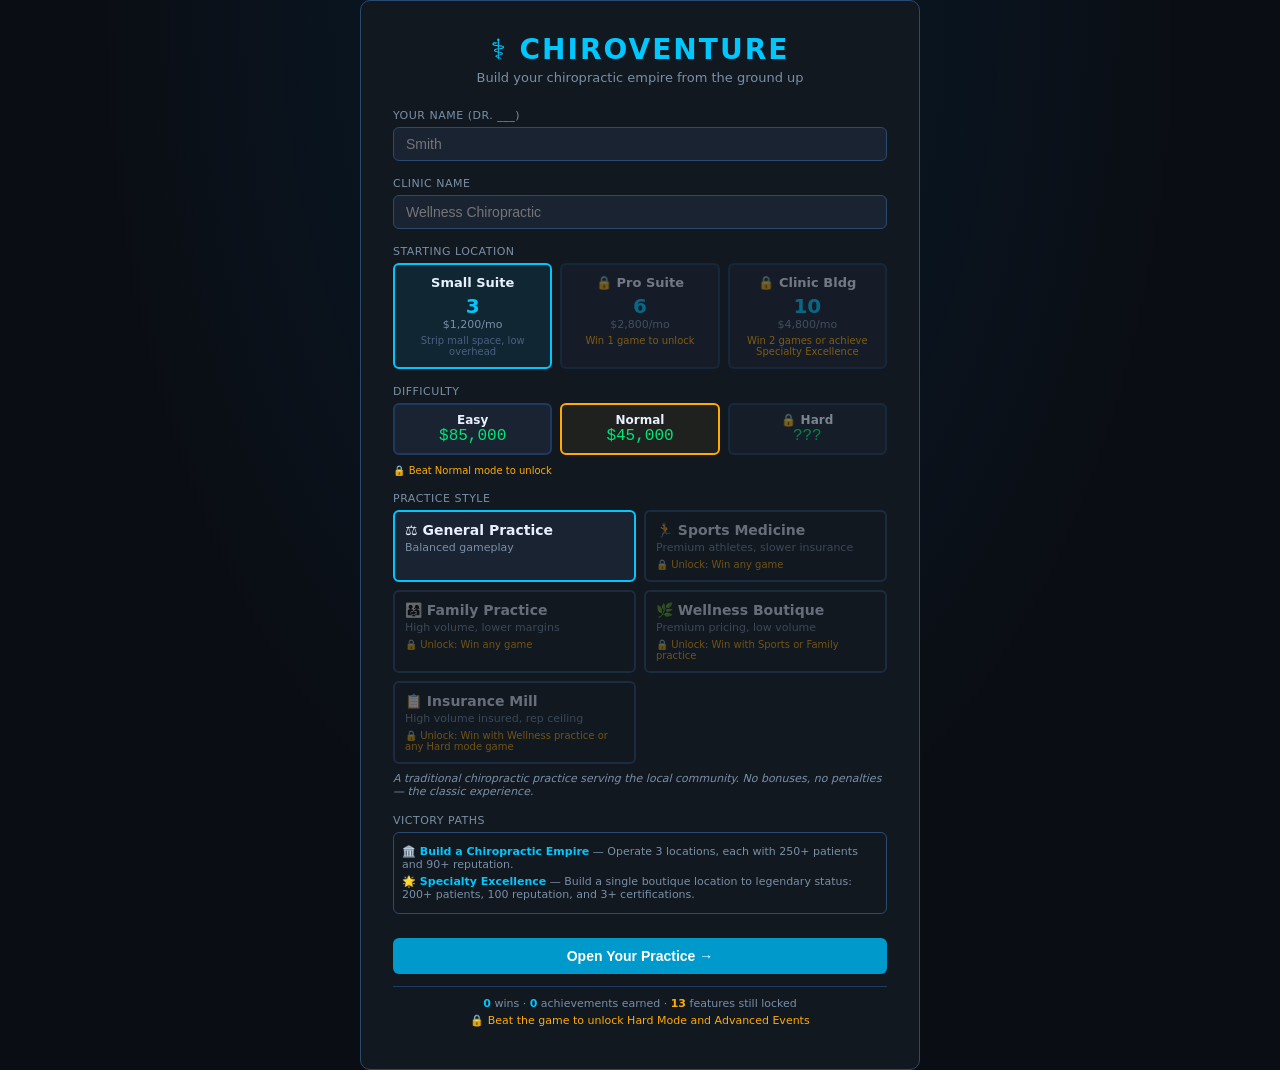
==== commit 57428efa: "Add tier gating + owner morale system PROGRESSION GATING:  Starting clinic tiers — only Small Suite " ====
--- a/index.html
+++ b/index.html
@@ -687,6 +687,8 @@
   hard_mode:           ()=>META.gamesWon>=1,
   advanced_events:     ()=>META.normalWins>=1,
   staff_partner_offer: ()=>META.totalAchievements.includes('first_hire'),
+  tier_medium:         ()=>META.gamesWon>=1,
+  tier_large:          ()=>META.gamesWon>=2 || (META.winConditionsAchieved||[]).includes('specialty'),
 };
 const UNLOCK_LABELS={
   seasonal_patterns:   'Seasonal Patient Patterns',
@@ -1044,19 +1046,59 @@
 // Stored as loc.upgrades = ['seating', 'coffee', ...] — bought once, permanent.
 const CLINIC_UPGRADES=[
   // Waiting Room
-  {id:'seating',    cat:'Waiting Room', label:'Ergonomic Seating',        cost:800,  expBonus:5,  desc:'Comfortable chairs throughout. Patients notice immediately.'},
-  {id:'coffee',     cat:'Waiting Room', label:'Coffee & Tea Station',      cost:500,  expBonus:4,  desc:'Small touch, big impression. Makes waits feel shorter.'},
-  {id:'kids_corner',cat:'Waiting Room', label:"Kids' Play Corner",         cost:700,  expBonus:4,  repBonus:0.3, desc:'Families love it. Boosts family word-of-mouth referrals.'},
-  {id:'tv_wifi',    cat:'Waiting Room', label:'TV & Free Wi-Fi',           cost:1200, expBonus:4,  desc:'Reduces perceived wait time significantly.'},
+  {id:'seating',    cat:'Waiting Room', label:'Ergonomic Seating',        cost:800,  expBonus:5,  tier:'basic', desc:'Comfortable chairs throughout. Patients notice immediately.'},
+  {id:'coffee',     cat:'Waiting Room', label:'Coffee & Tea Station',      cost:500,  expBonus:4,  tier:'basic', desc:'Small touch, big impression. Makes waits feel shorter.'},
+  {id:'kids_corner',cat:'Waiting Room', label:"Kids' Play Corner",         cost:700,  expBonus:4,  repBonus:0.3, tier:'mid', desc:'Families love it. Boosts family word-of-mouth referrals.'},
+  {id:'tv_wifi',    cat:'Waiting Room', label:'TV & Free Wi-Fi',           cost:1200, expBonus:4,  tier:'mid', desc:'Reduces perceived wait time significantly.'},
   // Ambiance
-  {id:'decor',      cat:'Ambiance',     label:'Professional Decor',        cost:1800, expBonus:6,  repBonus:0.4, desc:'Polished first impression. Subtle but lasting rep boost.'},
-  {id:'music',      cat:'Ambiance',     label:'Sound System & Curated Music',cost:800, expBonus:3,  desc:'Calming atmosphere. Patients feel at ease.'},
-  {id:'plants',     cat:'Ambiance',     label:'Living Plants & Artwork',   cost:600,  expBonus:3,  desc:'Biophilic design proven to reduce patient anxiety.'},
+  {id:'decor',      cat:'Ambiance',     label:'Professional Decor',        cost:1800, expBonus:6,  repBonus:0.4, tier:'advanced', desc:'Polished first impression. Subtle but lasting rep boost.'},
+  {id:'music',      cat:'Ambiance',     label:'Sound System & Curated Music',cost:800, expBonus:3,  tier:'basic', desc:'Calming atmosphere. Patients feel at ease.'},
+  {id:'plants',     cat:'Ambiance',     label:'Living Plants & Artwork',   cost:600,  expBonus:3,  tier:'basic', desc:'Biophilic design proven to reduce patient anxiety.'},
   // Technology
-  {id:'checkin',    cat:'Technology',   label:'Digital Check-In Tablets',  cost:1500, expBonus:5,  collectionsBonus:0.02, desc:'Faster intake, fewer errors. Boosts collections rate +2%.'},
-  {id:'reminders',  cat:'Technology',   label:'Automated Appointment Reminders', cost:2000, expBonus:4, noShowReduction:0.12, desc:'Reduces no-shows ~12%. Patients feel cared for.'},
-  {id:'portal',     cat:'Technology',   label:'Patient Portal / App',      cost:3000, expBonus:5,  retentionBonus:0.01, desc:'Patients can book, review records, message you. Retention +1%.'},
+  {id:'checkin',    cat:'Technology',   label:'Digital Check-In Tablets',  cost:1500, expBonus:5,  collectionsBonus:0.02, tier:'mid', desc:'Faster intake, fewer errors. Boosts collections rate +2%.'},
+  {id:'reminders',  cat:'Technology',   label:'Automated Appointment Reminders', cost:2000, expBonus:4, noShowReduction:0.12, tier:'advanced', desc:'Reduces no-shows ~12%. Patients feel cared for.'},
+  {id:'portal',     cat:'Technology',   label:'Patient Portal / App',      cost:3000, expBonus:5,  retentionBonus:0.01, tier:'elite', desc:'Patients can book, review records, message you. Retention +1%.'},
 ];
+
+function upgradeTierUnlocked(tier){
+  if(tier==='basic') return true;
+  if(tier==='mid') return META.gamesWon>=1;
+  if(tier==='advanced') return (META.totalAchievements||[]).includes('first_hire');
+  if(tier==='elite') return (META.totalAchievements||[]).includes('century_club');
+  return true;
+}
+function upgradeTierUnlockText(tier){
+  switch(tier){
+    case 'mid': return 'Win 1 game to unlock';
+    case 'advanced': return 'Hire your first staff member';
+    case 'elite': return 'Reach 100 active patients (Century Club)';
+  }
+  return '';
+}
+
+// ── Owner Morale System ──
+function adjustOwnerMorale(delta, reason){
+  if(!G) return;
+  const old = G.ownerMorale || 75;
+  G.ownerMorale = Math.max(0, Math.min(100, old + delta));
+  if(G.ownerMorale > (G.peakOwnerMorale||0)) G.peakOwnerMorale = G.ownerMorale;
+  if(G.ownerMorale < (G.lowestOwnerMorale==null?100:G.lowestOwnerMorale)) G.lowestOwnerMorale = G.ownerMorale;
+  if(Math.abs(delta) >= 5 && reason){
+    const symbol = delta > 0 ? '😊' : '😟';
+    const sign = delta > 0 ? '+' : '';
+    logEv(G, delta>0?'pos':'warn', `${symbol} Owner morale ${sign}${delta}: ${reason}`);
+  }
+  // Threshold crossings
+  if(old >= 50 && G.ownerMorale < 50){
+    logEv(G, 'warn', '⚠️ Your morale has dropped — running this practice is wearing on you. You need a win.');
+  } else if(old < 50 && G.ownerMorale >= 50){
+    logEv(G, 'pos', '✨ You\'re feeling renewed about the practice — good work.');
+  } else if(old < 80 && G.ownerMorale >= 80){
+    logEv(G, 'pos', '🌟 You\'re thriving — energized, confident, on top of your game.');
+  } else if(old >= 30 && G.ownerMorale < 30){
+    logEv(G, 'neg', '😔 You\'re burned out and demoralized. Something needs to change.');
+  }
+}
 
 // Monthly Marketing Points: base per difficulty + bonuses from manager/certifications
 // Each activity costs MP (see mp field above). Social media costs 1 MP per $300 budget.
@@ -1146,6 +1188,16 @@
 
     // Burnout tracking
     ownerBurnoutMonths:0, ownerBurnout:false,
+
+    // Owner morale system (separate from burnout)
+    ownerMorale: 75,
+    ownerMoraleHistory: [],
+    lastMonthRevenueForMorale: 0,
+    peakOwnerMorale: 75,
+    lowestOwnerMorale: 75,
+    ownerMoraleMilestones: [],
+    firstProfitableMonthLogged: false,
+    firstProfitableMonth: -1,
 
     insApps:[], insApproved:[],
     staffPool:{}, nextStaffId:1,
@@ -2214,6 +2266,7 @@
    ],
    effect:(G,li,ctx)=>{
      if(!G.majorLawsuitFired) G.majorLawsuitFired=true;
+     adjustOwnerMorale(-15, 'Major lawsuit hit hard');
      const loc=G.locs[li];
      if(ctx.choice===0){
        const base=randInt(25000,65000);
@@ -2595,6 +2648,20 @@
   const overheadRatio = calcOverheadRatio(G, li);
   const overheadEffPenalty = overheadRatio < 0.50 ? 0.90 : overheadRatio < 0.75 ? 0.95 : 1.0;
   totalHrs = Math.round(totalHrs * overheadEffPenalty);
+  // Owner morale affects the owner's effective hours (only at the owner's location)
+  // Gentler curve — small bonus when thriving, real penalty only when truly burned out
+  {
+    const ownerHere = loc.staff.some(id=>G.staffPool[id]?.isOwner);
+    if(ownerHere){
+      const om = G.ownerMorale || 75;
+      let omMult = 1.0;
+      if(om >= 80) omMult = 1.05;       // thriving — modest bonus
+      else if(om >= 50) omMult = 1.0;   // baseline (wide steady zone)
+      else if(om >= 30) omMult = 0.95;  // mild stress
+      else omMult = 0.88;                // demoralized/burned out
+      totalHrs = Math.round(totalHrs * omMult);
+    }
+  }
   const numDCs = countDCs(G, li);
   return {totalHrs, mktHrs, available: Math.max(0, totalHrs - mktHrs), numDCs, hasMgr};
 }
@@ -2752,6 +2819,12 @@
   // ── Cash-pay new patients (from marketing) ──
   let newCash = calcMarketingLeads(G, li);
   newCash *= (styleObj.flowMult||1.0);
+  // Owner morale subtly affects new patient flow (charisma, energy)
+  {
+    const _om = G.ownerMorale||75;
+    const omFlowMult = _om >= 80 ? 1.03 : _om < 25 ? 0.95 : 1.0;
+    newCash *= omFlowMult;
+  }
 
   // Feature 3: Soft launch — new locations ramp up over 2 months
   if((loc.softLaunchMonthsLeft||0) > 0) newCash *= 0.5;
@@ -3670,6 +3743,7 @@
         G.studentLoansPaidOff = true;
         G.studentLoansPaidOffMonth = G.totalMonths;
         G.loansPaidOff = (G.loansPaidOff||0) + 1;
+        adjustOwnerMorale(+25, 'Student loans finally paid off!');
         loan.balance = 0;
         loan.monthsLeft = 0;
       }
@@ -3755,6 +3829,12 @@
 function checkWinLose(G){
   // Lose: 2 consecutive negative months
   if(G.cash<0){
+    if(!G.ownerMoraleMilestones) G.ownerMoraleMilestones = [];
+    const negKey = 'neg_cash_'+G.totalMonths;
+    if(G.ownerMoraleMilestones.indexOf(negKey) < 0){
+      G.ownerMoraleMilestones.push(negKey);
+      adjustOwnerMorale(-5, 'Cash went negative this month — financial stress');
+    }
     G.consecutiveNegMonths++;
     if(G.consecutiveNegMonths>=2){G.gameOver=true;G.gameOverReason='bankrupt';return;}
   } else { G.consecutiveNegMonths=0; }
@@ -3936,6 +4016,7 @@
       const failThreshold = eq.condition>85 ? 0.97 : eq.condition>70 ? 0.93 : 0.82;
       if((eq.totalMissed||0)>=8 && Math.random()>failThreshold){
         eq.catastrophicFailure=true;
+        adjustOwnerMorale(-3, 'Equipment failed catastrophically');
         logEv(G,'neg',`[${loc.name}] ${eq.name} suffered a catastrophic failure after ${eq.totalMissed} missed maintenance months!`);
         const newCost=2500; const usedCost=1500;
         const eqRef=eq; // close over for effect
@@ -3995,6 +4076,7 @@
         const cat=EQUIPMENT_CATALOG.find(c=>c.id===se.id);
         const catName=cat?cat.name:se.id;
         const newCost=cat?cat.cost:10000; const usedCost=Math.round(newCost*0.55);
+        adjustOwnerMorale(-3, 'Specialty equipment failed');
         logEv(G,'neg',`[${loc.name}] ${catName} suffered catastrophic failure!`);
         const seRef=se;
         eventQueue.push({ev:{
@@ -4145,6 +4227,43 @@
   const gExp=calcGlobalExpenses(G);
   G.cash-=gExp; totalExp+=gExp;
   G.lastMonthRevenue = totalRev;
+
+  // ── Owner morale: revenue MoM tracking ──
+  {
+    const prevRev = G.lastMonthRevenueForMorale || 0;
+    if(prevRev > 100 && totalRev > 0){
+      const pctChange = (totalRev - prevRev) / prevRev;
+      if(pctChange >= 0.20){
+        adjustOwnerMorale(+5, `Revenue up ${Math.round(pctChange*100)}% from last month`);
+      } else if(pctChange <= -0.20){
+        adjustOwnerMorale(-5, `Revenue down ${Math.round(Math.abs(pctChange)*100)}% from last month`);
+      }
+    }
+    G.lastMonthRevenueForMorale = totalRev;
+  }
+
+  // ── Owner morale: monthly drift back toward baseline (60) ──
+  // Without this, a single bad streak permanently sinks morale. People recover.
+  {
+    const om = G.ownerMorale || 75;
+    if(om < 60) G.ownerMorale = Math.min(60, om + 1.5);       // climb back to 60 if demoralized
+    else if(om > 80) G.ownerMorale = Math.max(80, om - 0.5);  // mild decay from peaks (can't stay euphoric forever)
+  }
+
+  // ── Owner morale: patient milestones ──
+  {
+    if(!G.ownerMoraleMilestones) G.ownerMoraleMilestones = [];
+    const totalActivePatients = G.locs.reduce((s,l)=>s+l.patients.cash+l.patients.insured,0);
+    const milestones = [50, 100, 250, 500, 1000, 1500];
+    for(const m of milestones){
+      const key = `pts_${m}`;
+      if(totalActivePatients >= m && !G.ownerMoraleMilestones.includes(key)){
+        G.ownerMoraleMilestones.push(key);
+        adjustOwnerMorale(+10, `🎯 Reached ${m} active patients — a real milestone`);
+      }
+    }
+  }
+
   processLoans(G);
 
   // ── Owner personal expenses (always deducted, even in losing months) ──
@@ -4156,6 +4275,13 @@
   G.cash-=ownerDraw;
   G.lastOwnerDraw=ownerDraw;
   G.annualRevenue+=totalRev; G.annualExpenses+=totalExp+ownerDraw;
+
+  // ── Owner morale: first profitable month ──
+  if(totalRev > totalExp && !G.firstProfitableMonthLogged){
+    G.firstProfitableMonthLogged = true;
+    G.firstProfitableMonth = G.totalMonths;
+    adjustOwnerMorale(+10, 'First profitable month — the practice is real now');
+  }
 
   // Feature 5: Billing audit countdown and resolution
   if(G.auditMonths>0){
@@ -4203,6 +4329,7 @@
       G.ownerBurnoutMonths=(G.ownerBurnoutMonths||0)+1;
       if(G.ownerBurnoutMonths===3){
         G.ownerBurnout=true;
+        adjustOwnerMorale(-15, 'You\'re burned out from overwork');
         eventQueue.push({ev:{
           id:'burnout',type:'warn',title:'⚠ Burnout Warning',
           msg:`Dr. ${G.doctorName}, you've been at over 85% capacity for 3 months straight.\n\nYour productivity has dropped 15% and morale is suffering. Hire an Associate DC or add another table to spread the load.`,
@@ -4211,7 +4338,7 @@
         },li:0,ctx:{}});
       }
     } else {
-      if(G.ownerBurnoutMonths>=3){ logEv(G,'pos',`Dr. ${G.doctorName} has recovered from burnout — productivity restored.`); G.burnoutRecoveries=(G.burnoutRecoveries||0)+1; }
+      if(G.ownerBurnoutMonths>=3){ logEv(G,'pos',`Dr. ${G.doctorName} has recovered from burnout — productivity restored.`); G.burnoutRecoveries=(G.burnoutRecoveries||0)+1; adjustOwnerMorale(+10, 'Recovered from burnout'); }
       G.ownerBurnoutMonths=0; G.ownerBurnout=false;
     }
   }
@@ -4330,6 +4457,7 @@
       G.achievements.push(a.id);
       logEv(G,'pos',`\uD83C\uDFC6 Achievement unlocked: ${a.title}`);
       showAchievementToast(a);
+      adjustOwnerMorale(+5, `Achievement unlocked: ${a.title}`);
     }
   }
   // Also check extra achievements not in ACHIEVEMENTS array
@@ -4554,6 +4682,13 @@
     <div class="sb-row"><span class="k">Staff</span><span class="v">${loc.staff.length}</span></div>
     <div class="sb-row"><span class="k">Locations</span><span class="v">${G.locs.length}</span></div>
     <div class="sb-row"><span class="k">★ Reviews</span><span class="v ${stars===null?'':stars>=4?'pos':stars<3?'neg':'warn'}">${stars===null?'—':stars.toFixed(1)}</span></div>
+    ${(()=>{
+      const om = G.ownerMorale==null?75:G.ownerMorale;
+      const moodEmoji = om>=90?'🤩':om>=75?'😊':om>=50?'🙂':om>=25?'😟':'😰';
+      const moodLabel = om>=90?'Thriving':om>=75?'Confident':om>=50?'Steady':om>=25?'Stressed':'Burned Out';
+      const moodColor = om>=75?'var(--green)':om>=50?'var(--cyan)':om>=25?'var(--amber)':'var(--red)';
+      return `<div class="sb-row" title="Your morale shifts with how the practice is going"><span class="k">Your Morale</span><span class="v" style="color:${moodColor};font-weight:600">${moodEmoji} ${moodLabel} (${om})</span></div>`;
+    })()}
     ${(()=>{
       // Feature 1: Show permanent competitor count
       const perms=(G.permanentCompetitors||[]).filter(c=>c.locIdx===li).length;
@@ -5223,15 +5358,21 @@
         for(const upg of items){
           const owned=(loc.upgrades||[]).includes(upg.id);
           const canAfford=G.cash>=upg.cost;
-          html+=`<div style="background:var(--s2);border:1px solid ${owned?'var(--green)':'var(--border)'};border-radius:6px;padding:8px;display:flex;align-items:center;gap:8px">
+          const tierUnlocked = upgradeTierUnlocked(upg.tier||'basic');
+          const lockedNote = !tierUnlocked ? `<div style="font-size:10px;color:var(--amber);margin-top:2px">🔒 ${upgradeTierUnlockText(upg.tier)}</div>` : '';
+          const borderColor = owned ? 'var(--green)' : (!tierUnlocked ? 'var(--amber)' : 'var(--border)');
+          html+=`<div style="background:var(--s2);border:1px solid ${borderColor};border-radius:6px;padding:8px;display:flex;align-items:center;gap:8px;opacity:${tierUnlocked?1:0.55}">
             <div style="flex:1">
-              <span style="font-size:12px;font-weight:600;color:${owned?'var(--green)':'var(--text)'}">${owned?'✓ ':''}"${upg.label}"</span>
+              <span style="font-size:12px;font-weight:600;color:${owned?'var(--green)':'var(--text)'}">${owned?'✓ ':(!tierUnlocked?'🔒 ':'')}"${upg.label}"</span>
               <div style="font-size:10px;color:var(--muted);margin-top:2px">${upg.desc}</div>
               <div style="font-size:10px;color:var(--cyan);margin-top:2px">+${upg.expBonus} Patient Exp${upg.repBonus?' · +'+upg.repBonus+' rep/mo':''}${upg.collectionsBonus?' · +'+Math.round(upg.collectionsBonus*100)+'% collections':''}${upg.retentionBonus?' · retention +'+Math.round(upg.retentionBonus*100)+'%':''}</div>
+              ${lockedNote}
             </div>
             ${owned
               ? '<span style="font-size:10px;color:var(--green);flex-shrink:0">INSTALLED</span>'
-              : `<button class="btn btn-cyan" style="font-size:10px;padding:4px 10px;flex-shrink:0" onclick="buyUpgrade('${upg.id}',${li})" ${!canAfford?'disabled':''}>${canAfford?`$${fmtN(upg.cost)}`:`Need $${fmtN(upg.cost)}`}</button>`}
+              : !tierUnlocked
+                ? '<span style="font-size:10px;color:var(--amber);flex-shrink:0">LOCKED</span>'
+                : `<button class="btn btn-cyan" style="font-size:10px;padding:4px 10px;flex-shrink:0" onclick="buyUpgrade('${upg.id}',${li})" ${!canAfford?'disabled':''}>${canAfford?`$${fmtN(upg.cost)}`:`Need $${fmtN(upg.cost)}`}</button>`}
           </div>`;
         }
         html+=`</div>`;
@@ -5768,6 +5909,7 @@
     const staff = loc.staff.map(id=>G.staffPool[id]).filter(s=>s&&!s.isOwner);
     for(const s of staff) s.morale = Math.min(100, (s.morale||75) + 20);
     loc.crisisConsultCooldown = G.totalMonths + 6;
+    adjustOwnerMorale(+5, 'Crisis intervention helped');
     logEv(G, 'pos', `[${loc.name}] Crisis Consultant hired — all staff morale +20, rep stabilized for 6 months ($5,000)`);
     renderTab('rooms'); renderSidebar();
   }, 'warn');
@@ -5803,6 +5945,7 @@
   const loc=G.locs[li];
   const upg=CLINIC_UPGRADES.find(u=>u.id===upgradeId);
   if(!upg) return;
+  if(!upgradeTierUnlocked(upg.tier||'basic')){ showAlert(`Locked: ${upgradeTierUnlockText(upg.tier)}`,'warn'); return; }
   if((loc.upgrades||[]).includes(upgradeId)){showAlert('Already installed.','warn');return;}
   if(G.cash<upg.cost){showAlert(`Need $${fmtN(upg.cost)}.`,'warn');return;}
   showConfirm(`Install "${upg.label}" for $${fmtN(upg.cost)}?\n\n${upg.desc}`,()=>{
@@ -5857,6 +6000,7 @@
     delete G.staffPool[id];
     // Feature 6: Track total firings for debrief
     G.totalFirings = (G.totalFirings||0) + 1;
+    adjustOwnerMorale(-3, 'Letting an employee go is never easy');
     logEv(G,'info',`${s.name} has been let go`);
     renderTab('rooms'); renderSidebar();
   }),'warn');
@@ -6005,6 +6149,8 @@
       G.locs.push(newLocObj);
       logEv(G,'warn',`Expansion cost: -$${fmtN(expansionCost)} for ${name} build-out and deposits.`);
       logEv(G,'pos',`New location opened: ${name} (${tier.name}, $${fmtN(tier.rent)}/mo) — Soft launch: 50% patient flow for first 2 months.`);
+      if(newIdx===1) adjustOwnerMorale(+8, 'Opened a second location — growing the practice');
+      else if(newIdx===2) adjustOwnerMorale(+10, 'Opened a third location — scaling up');
       selectedLoc=newIdx;
       render();
     }
@@ -6382,9 +6528,10 @@
     debriefEl.innerHTML=`
     <div style="margin-top:16px;background:var(--s2);border:1px solid var(--border2);border-radius:8px;padding:14px">
       <div style="font-size:12px;font-weight:700;color:var(--cyan);text-transform:uppercase;letter-spacing:.5px;margin-bottom:8px">Practice Report</div>
-      <div style="display:grid;grid-template-columns:1fr 1fr 1fr 1fr;gap:8px;margin-bottom:10px">
+      <div style="display:grid;grid-template-columns:repeat(5,1fr);gap:8px;margin-bottom:10px">
         <div style="text-align:center"><div style="font-size:18px;font-weight:700;color:var(--text)">${peakPts}</div><div style="font-size:10px;color:var(--muted)">Peak Patients</div></div>
-        <div style="text-align:center"><div style="font-size:18px;font-weight:700;color:${lowestMorale<40?'var(--red)':lowestMorale<60?'var(--amber)':'var(--green)'}">${lowestMorale}%</div><div style="font-size:10px;color:var(--muted)">Lowest Morale</div></div>
+        <div style="text-align:center"><div style="font-size:18px;font-weight:700;color:${lowestMorale<40?'var(--red)':lowestMorale<60?'var(--amber)':'var(--green)'}">${lowestMorale}%</div><div style="font-size:10px;color:var(--muted)">Lowest Staff Morale</div></div>
+        <div style="text-align:center"><div style="font-size:18px;font-weight:700;color:${(G.lowestOwnerMorale==null?75:G.lowestOwnerMorale)<40?'var(--red)':'var(--amber)'}">${G.lowestOwnerMorale==null?75:G.lowestOwnerMorale}</div><div style="font-size:10px;color:var(--muted)">Lowest Owner Morale</div></div>
         <div style="text-align:center"><div style="font-size:18px;font-weight:700;color:var(--text)">${firings}</div><div style="font-size:10px;color:var(--muted)">Staff Fired</div></div>
         ${(()=>{
           const sl = (G.loans||[]).find(l => l.type === 'student');
@@ -6445,14 +6592,28 @@
 //  INIT
 // ════════════════════════════════════════════════════════
 function buildSetupUI(){
+  // Force selected tier to 'small' if a locked tier was somehow selected
+  if(selectedLocTier==='medium' && !featureUnlocked('tier_medium')) selectedLocTier='small';
+  if(selectedLocTier==='large'  && !featureUnlocked('tier_large'))  selectedLocTier='small';
   const lc=document.getElementById('loc-cards');
-  lc.innerHTML=LOCATION_TIERS.map(t=>`
-    <div class="loc-card ${t.id===selectedLocTier?'selected':''}" onclick="selectLoc('${t.id}')">
+  lc.innerHTML=LOCATION_TIERS.map(t=>{
+    const unlocked = t.id==='small' || (t.id==='medium' && featureUnlocked('tier_medium')) || (t.id==='large' && featureUnlocked('tier_large'));
+    if(!unlocked){
+      const reqText = t.id==='medium' ? 'Win 1 game to unlock' : 'Win 2 games or achieve Specialty Excellence';
+      return `<div class="loc-card" style="opacity:0.45;cursor:not-allowed;pointer-events:none">
+        <div class="loc-name">🔒 ${t.name}</div>
+        <div class="loc-rooms">${t.rooms}</div>
+        <div class="loc-rent">$${fmtN(t.rent)}/mo</div>
+        <div class="loc-desc" style="color:var(--amber);font-size:10px">${reqText}</div>
+      </div>`;
+    }
+    return `<div class="loc-card ${t.id===selectedLocTier?'selected':''}" onclick="selectLoc('${t.id}')">
       <div class="loc-name">${t.name}</div>
       <div class="loc-rooms">${t.rooms}</div>
       <div class="loc-rent">$${fmtN(t.rent)}/mo</div>
       <div class="loc-desc">${t.desc}</div>
-    </div>`).join('');
+    </div>`;
+  }).join('');
   const dc=document.getElementById('diff-cards');
   const hardUnlocked=featureUnlocked('hard_mode');
   dc.innerHTML=[{id:'easy',label:'Easy',cash:85000},{id:'normal',label:'Normal',cash:45000},{id:'hard',label:'Hard',cash:50000}]
@@ -6518,8 +6679,10 @@
   }
 }
 function selectLoc(id){
+  if(id==='medium' && !featureUnlocked('tier_medium')) return;
+  if(id==='large'  && !featureUnlocked('tier_large'))  return;
   selectedLocTier=id;
-  document.querySelectorAll('.loc-card').forEach(c=>c.classList.toggle('selected',c.onclick.toString().includes(`'${id}'`)));
+  document.querySelectorAll('.loc-card').forEach(c=>c.classList.toggle('selected',c.onclick&&c.onclick.toString().includes(`'${id}'`)));
   buildSetupUI();
 }
 function selectDiff(id){
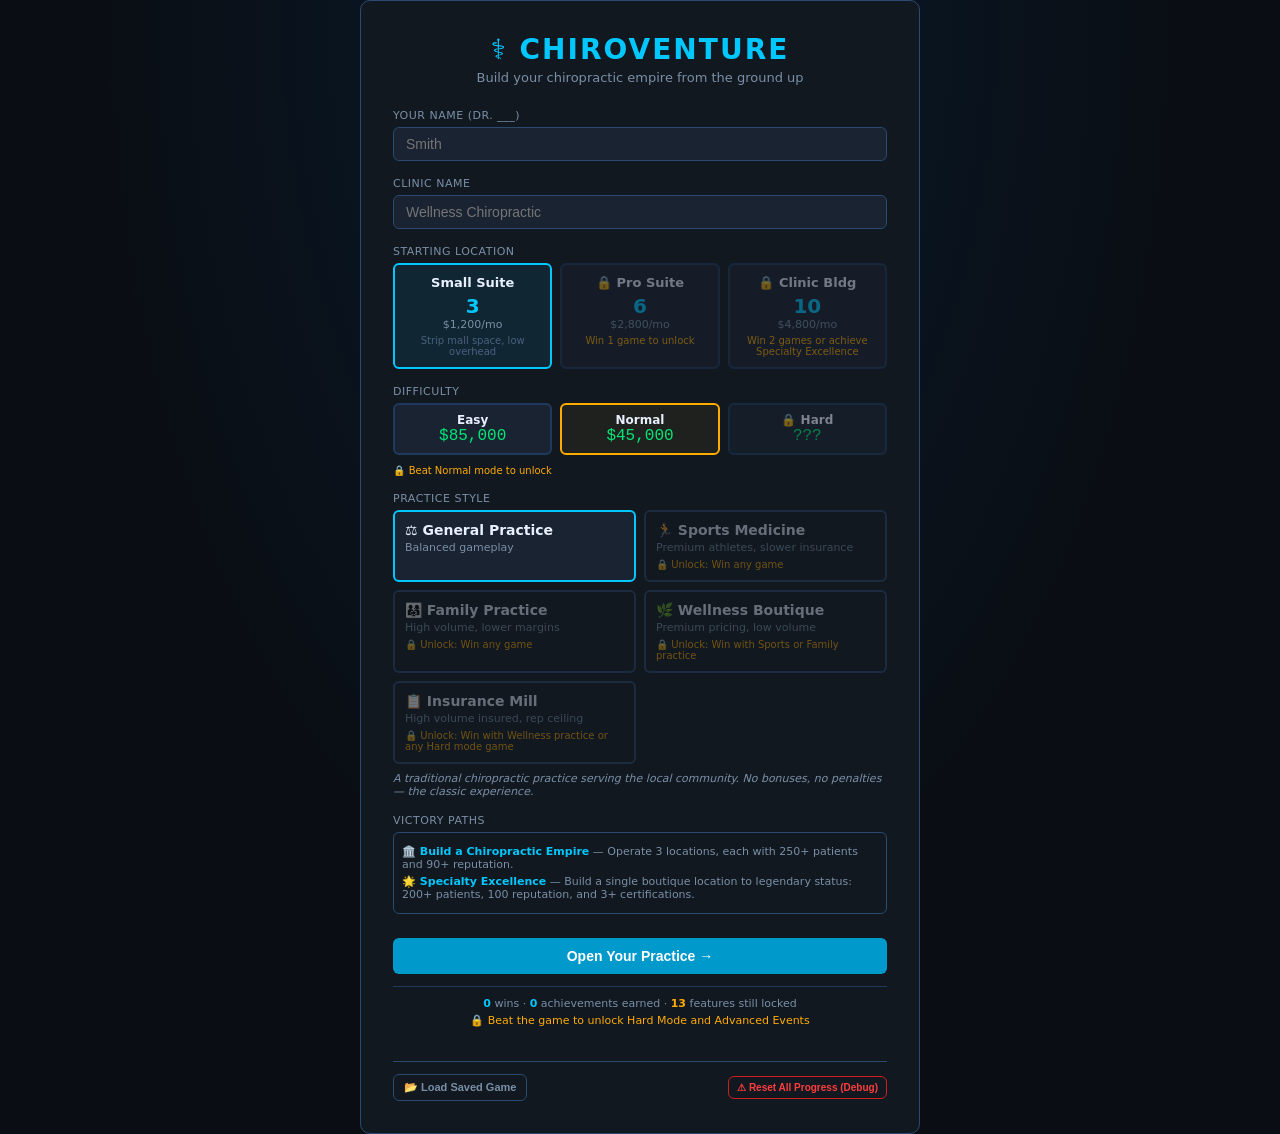
==== commit e70257f7: "Add debug Reset All Progress button on start screen A red-bordered "⚠ Reset All Progress (Debug)" bu" ====
--- a/index.html
+++ b/index.html
@@ -434,6 +434,10 @@
     </div>
     <button class="btn btn-primary btn-lg" style="width:100%;margin-top:8px" onclick="startGame()">Open Your Practice →</button>
     <div id="meta-progress"></div>
+    <div style="margin-top:24px;padding-top:12px;border-top:1px solid var(--border2);display:flex;justify-content:space-between;align-items:center;gap:8px">
+      <button class="btn btn-ghost" style="font-size:11px;padding:6px 10px" onclick="loadGame()">📂 Load Saved Game</button>
+      <button class="btn btn-ghost" style="font-size:10px;padding:5px 8px;color:var(--red);border-color:var(--red2)" onclick="resetAllProgress()">⚠ Reset All Progress (Debug)</button>
+    </div>
   </div>
 </div>
 
@@ -6436,6 +6440,27 @@
   localStorage.setItem('chiroventure_save',JSON.stringify(G));
   showModal('Game Saved','Your progress has been saved.','info',[{label:'OK',desc:''}],closeModal);
 }
+function resetAllProgress(){
+  // Two-step confirmation because this is destructive
+  showConfirm(
+    '⚠ RESET ALL PROGRESS?\n\nThis will permanently erase:\n• All wins, losses, and games played\n• All unlocked practice styles (back to General only)\n• All unlocked win conditions (back to Empire + Specialty)\n• All unlocked clinic tiers (back to Small Suite only)\n• All achievements\n• Any saved in-progress game\n\nThis cannot be undone. Continue?',
+    () => {
+      showConfirm(
+        'Are you ABSOLUTELY sure? Last chance to back out.',
+        () => {
+          try{ localStorage.removeItem('chiroventure_save'); }catch(e){}
+          try{ localStorage.removeItem('chiroventure_meta'); }catch(e){}
+          // Reset in-memory META to defaults
+          if(typeof resetMeta === 'function') resetMeta();
+          showAlert('All progress wiped. Reloading...','info');
+          setTimeout(()=>{ window.location.reload(); }, 800);
+        },
+        'warn'
+      );
+    },
+    'warn'
+  );
+}
 function loadGame(){
   const s=localStorage.getItem('chiroventure_save');
   if(!s){showAlert('No save found.','warn');return;}
